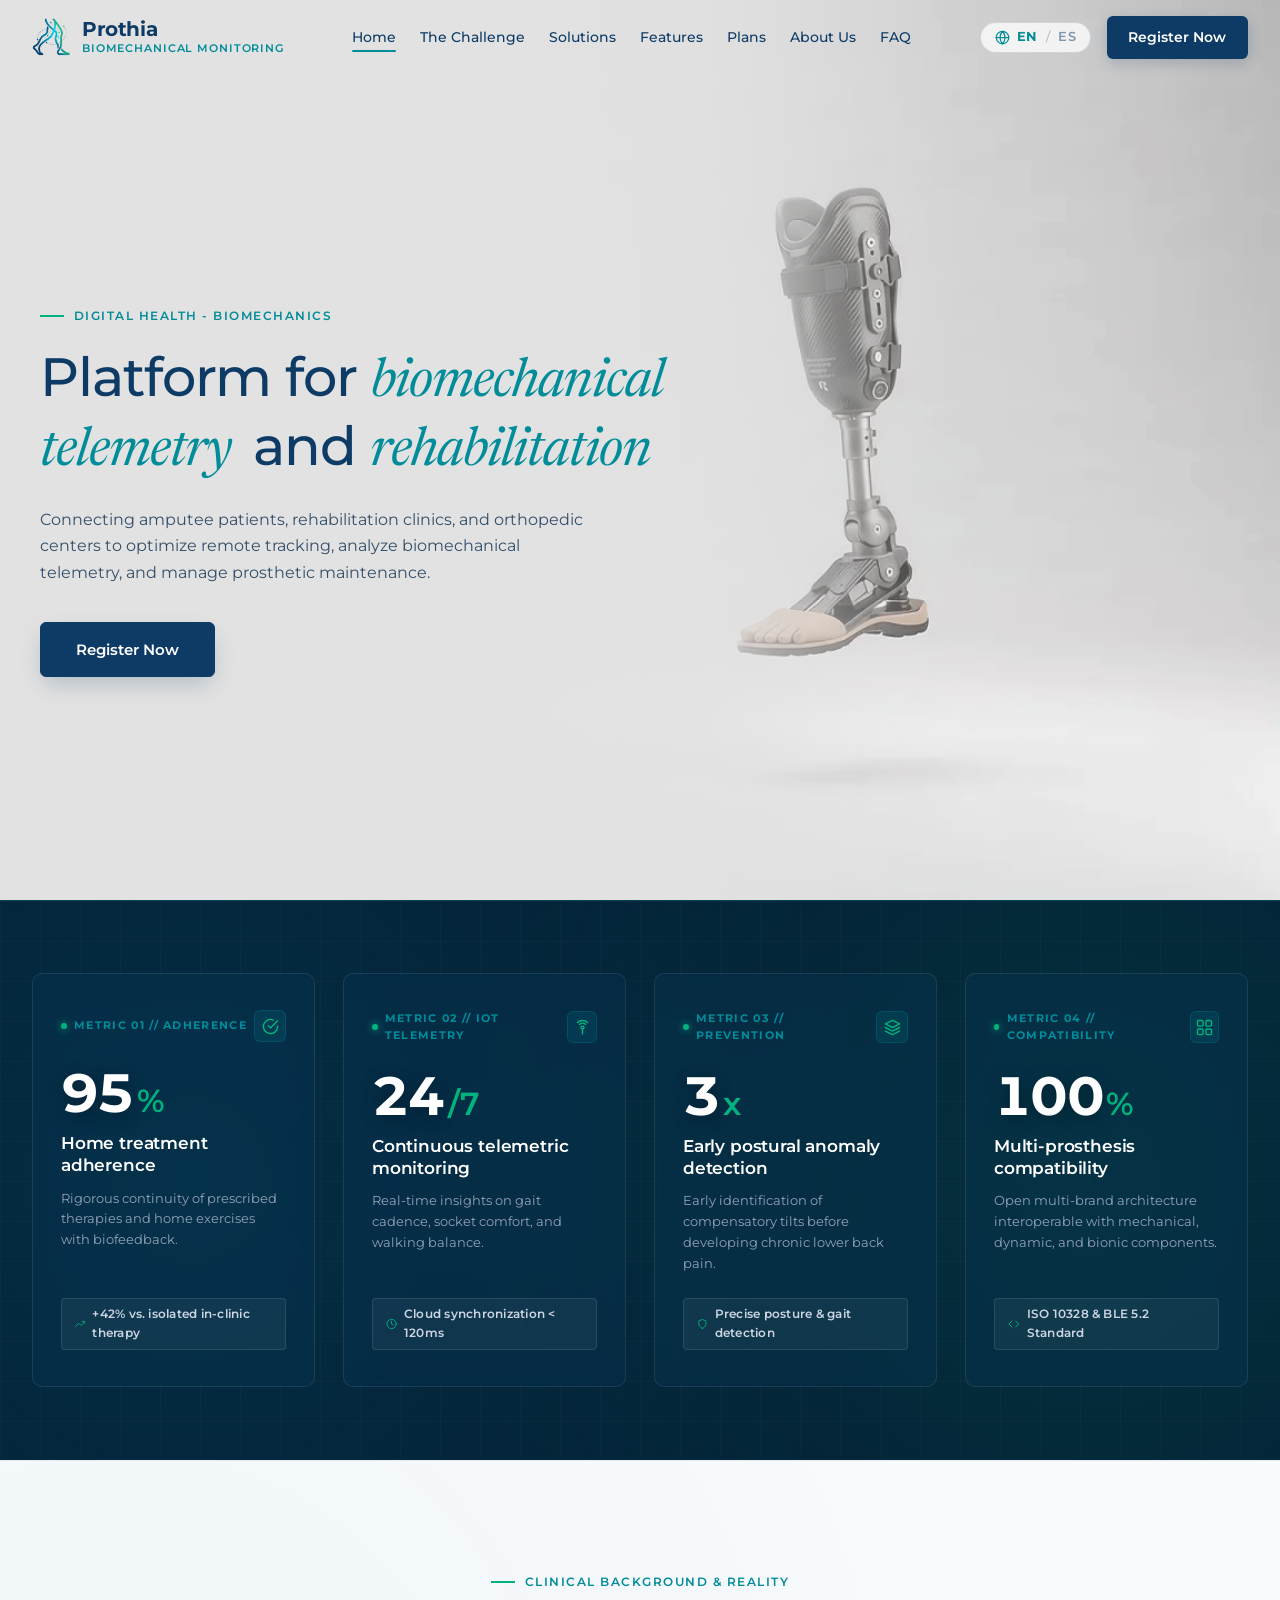
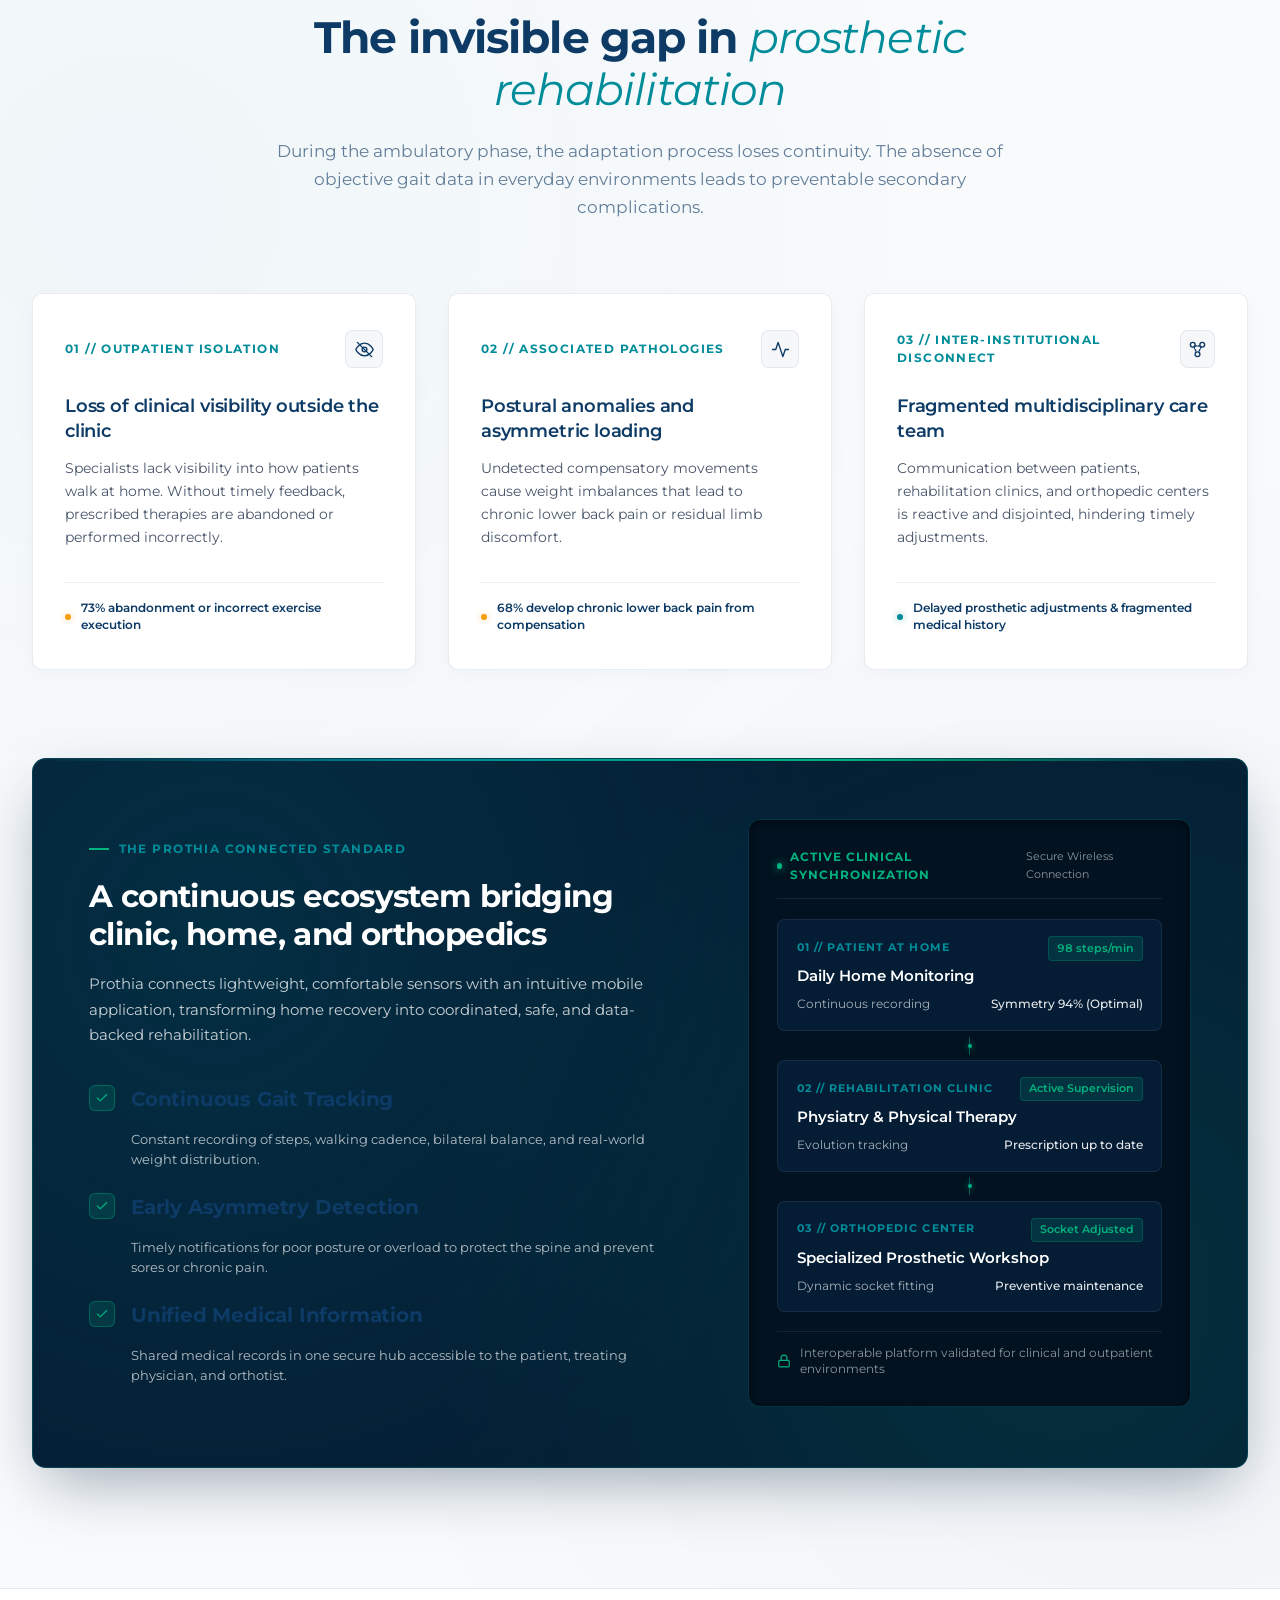
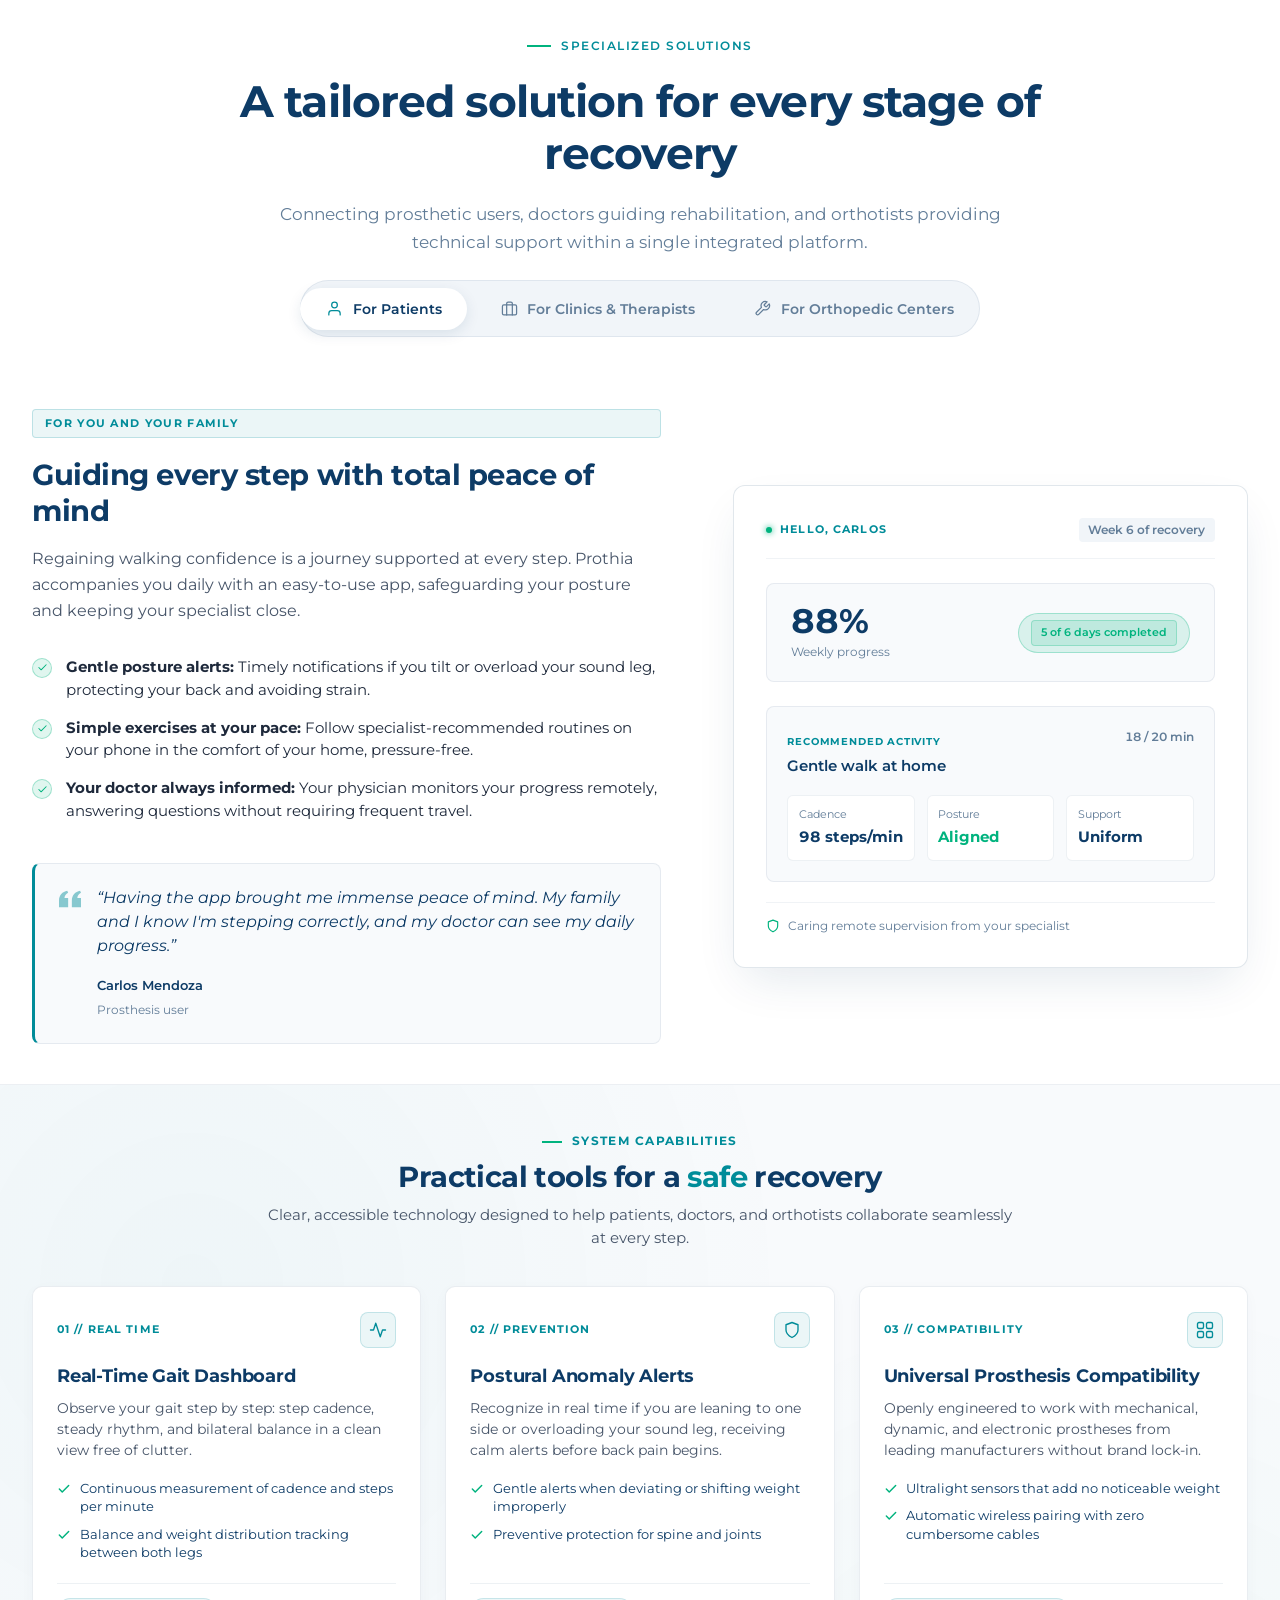
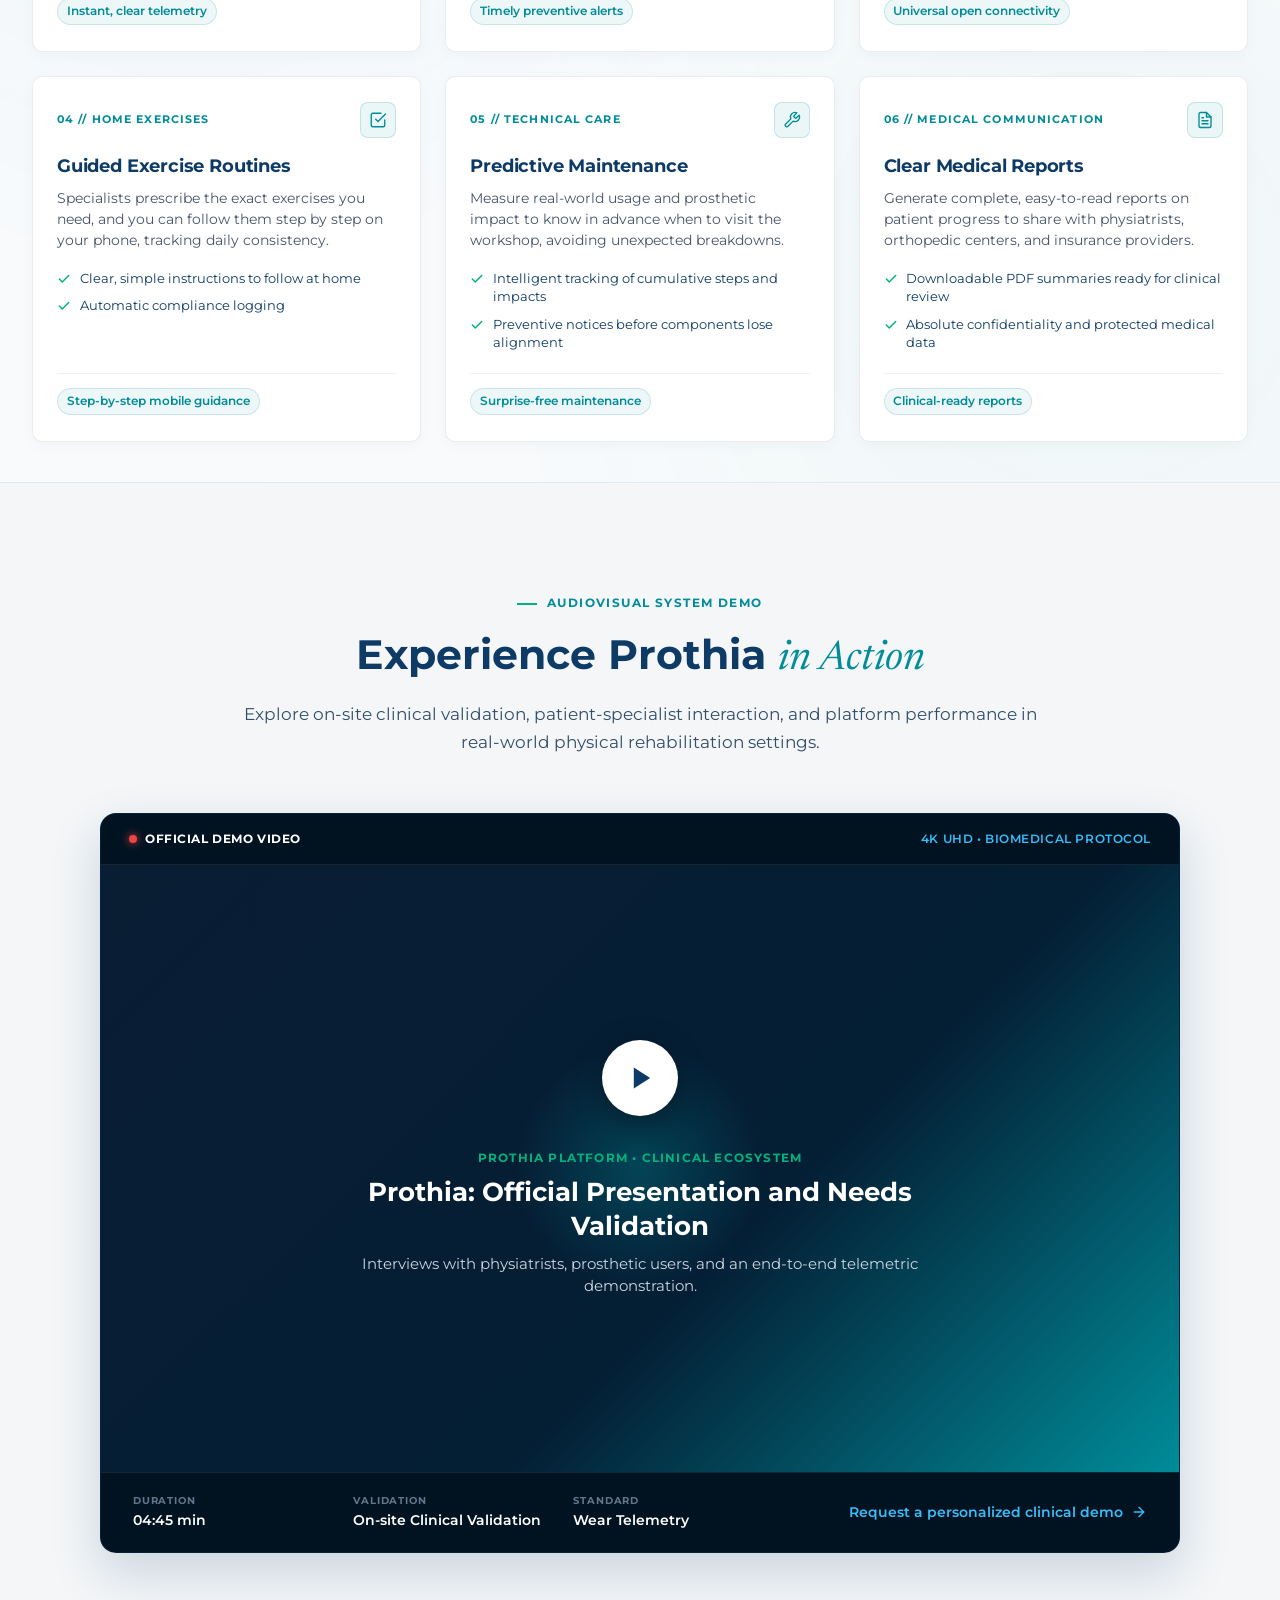
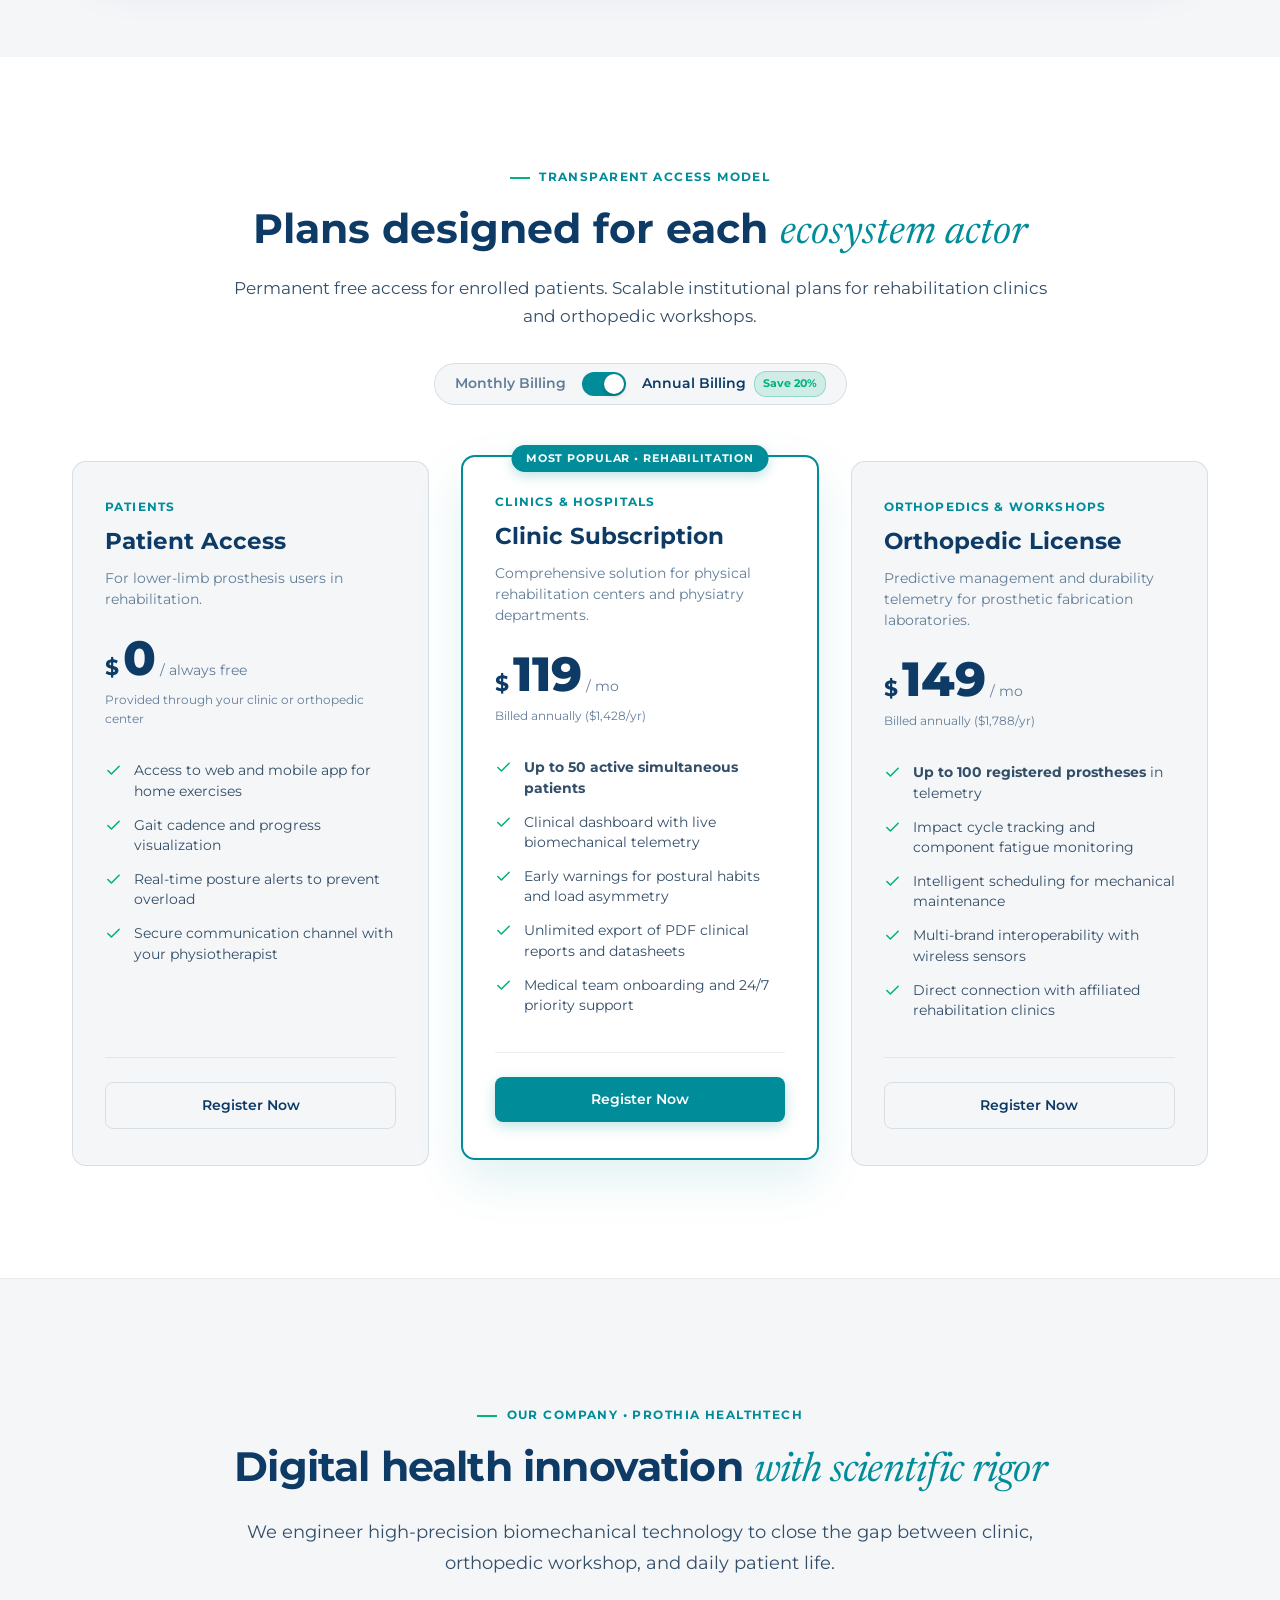
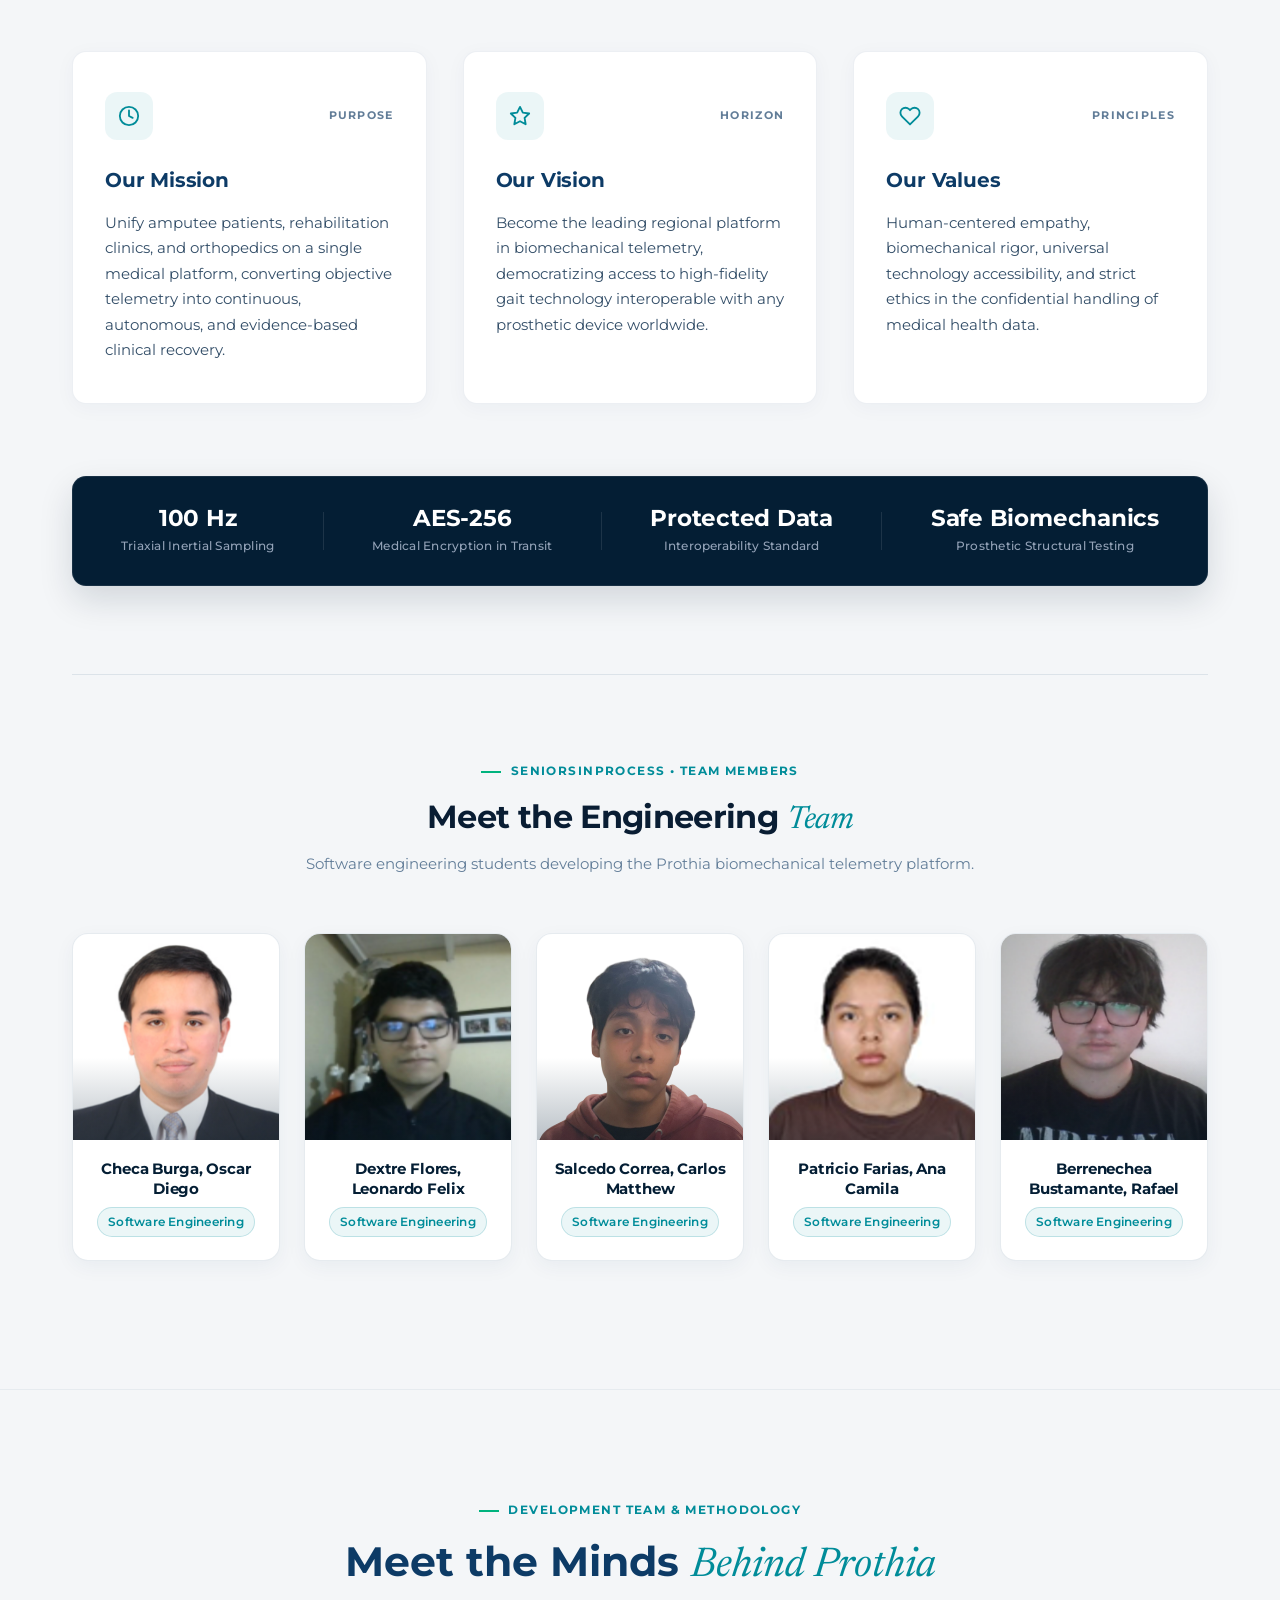
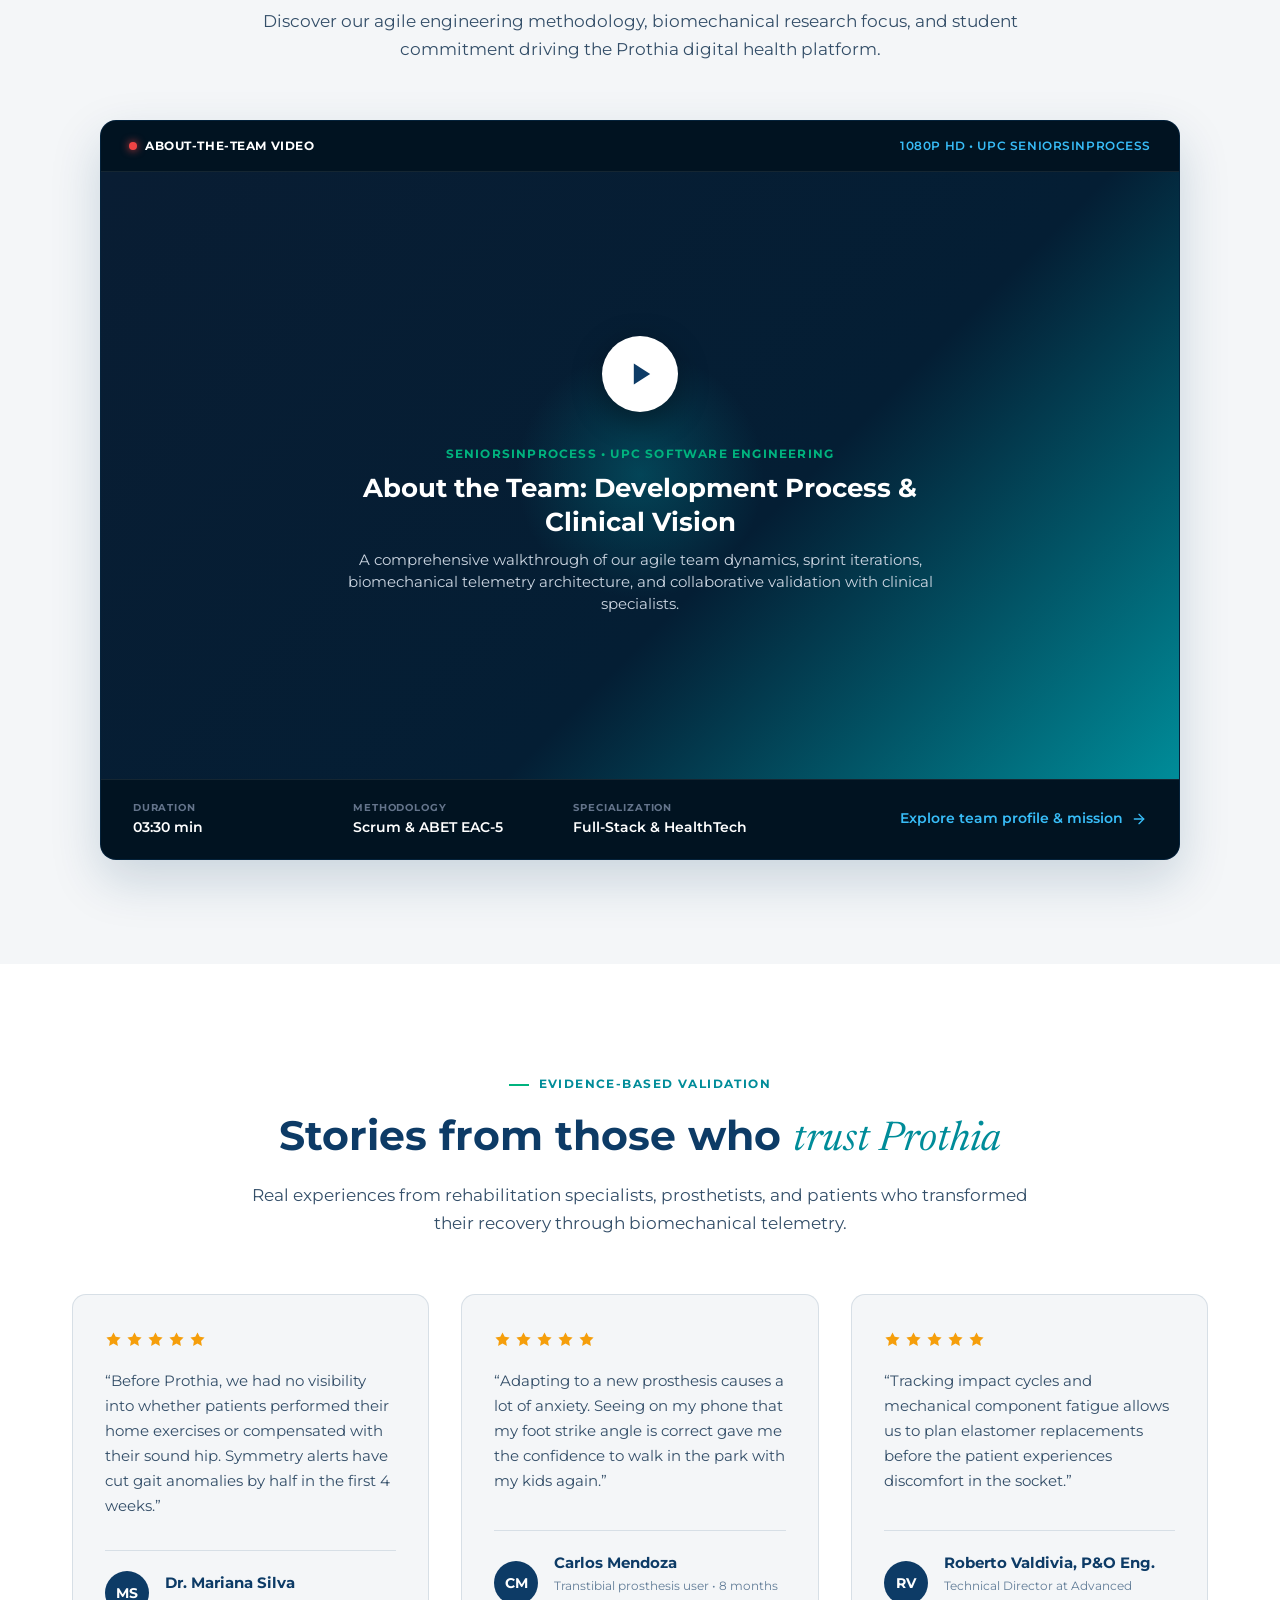
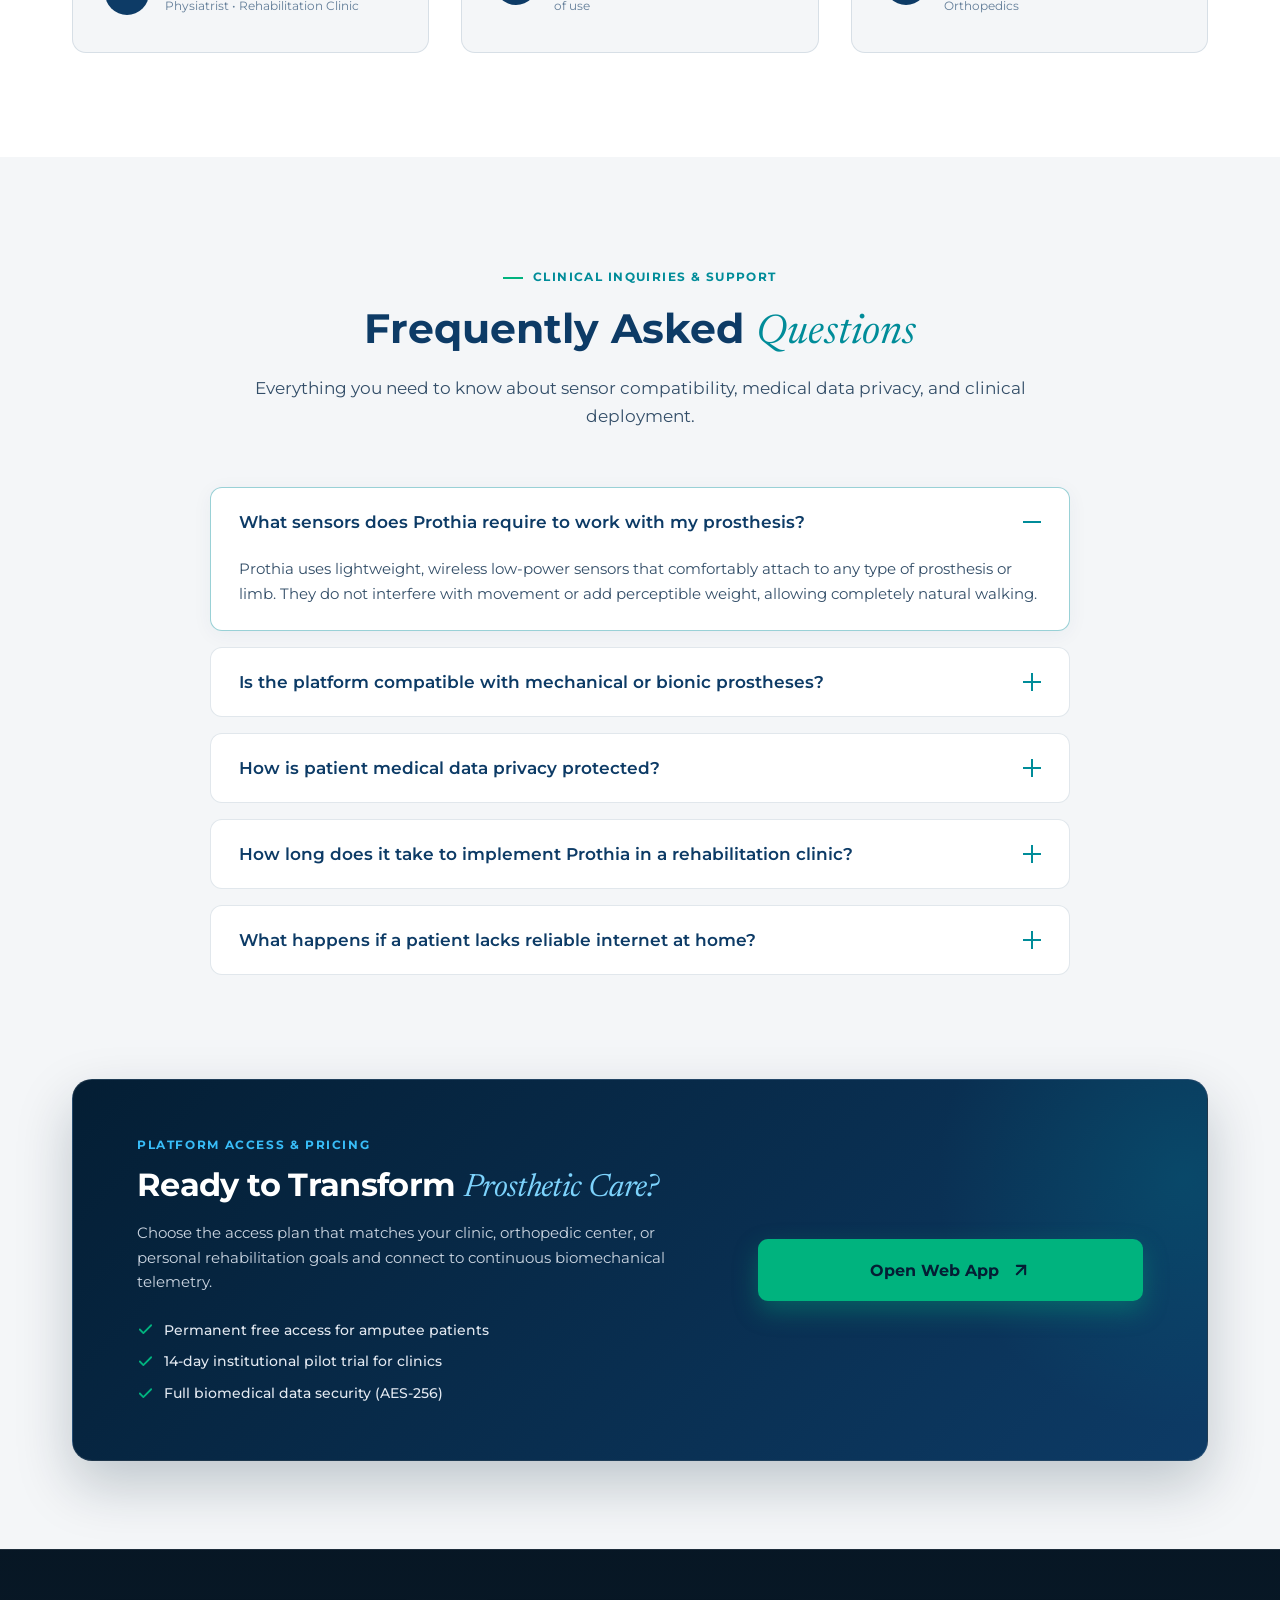
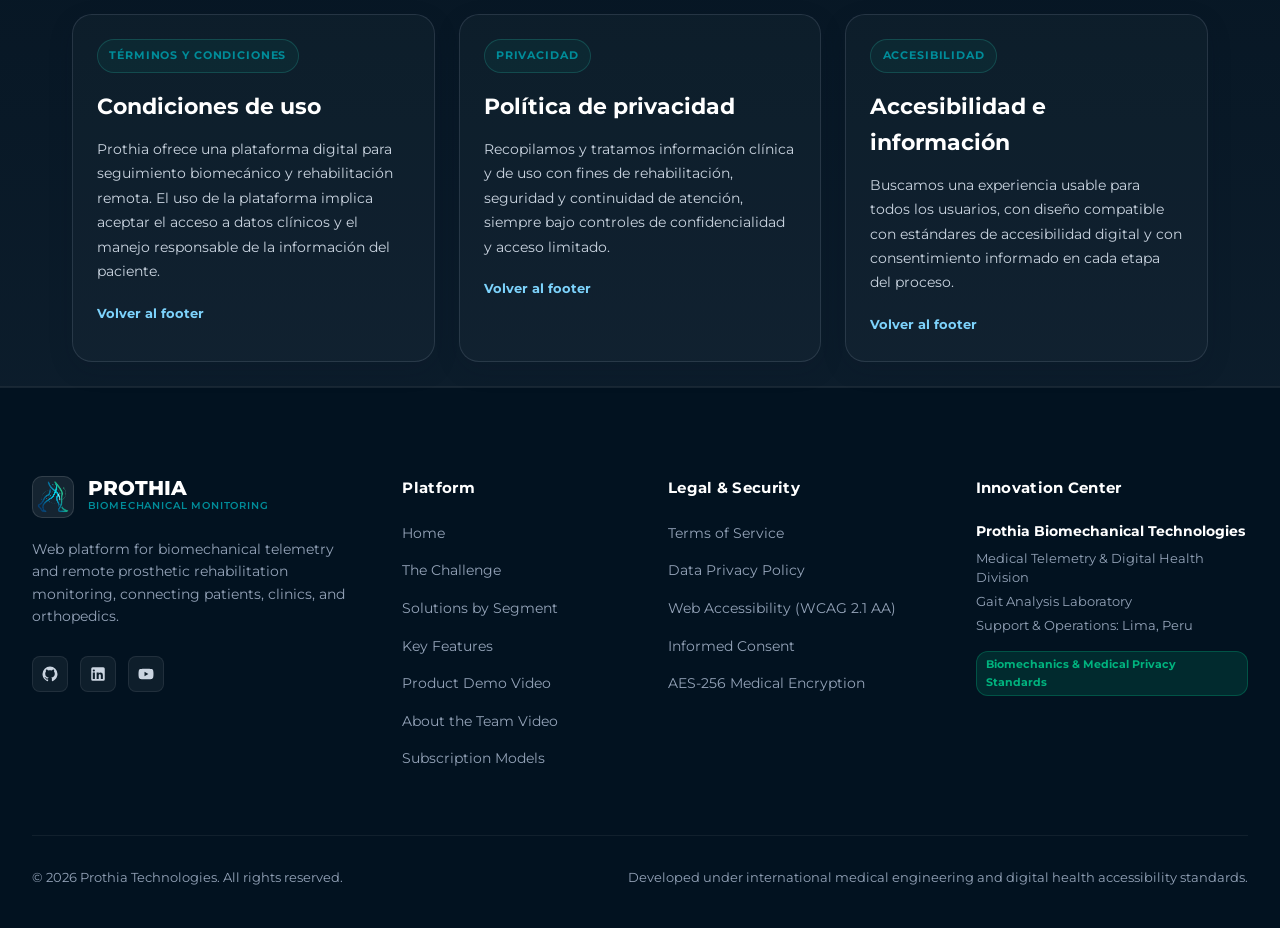
==== index.html @ 0f415974 "feat(faq): redirect cta button to web app and update translations" ====
<!DOCTYPE html>
<html lang="en">
<head>
  <meta charset="UTF-8">
  <meta name="viewport" content="width=device-width, initial-scale=1.0">
  <title>Prothia | Biomechanical Telemetry &amp; Rehabilitation Platform</title>
  <meta name="description" content="Prothia connects amputee patients, rehabilitation clinics, and orthopedic centers to optimize remote tracking, analyze biomechanical telemetry, and manage prosthetic maintenance.">
  <meta name="keywords" content="Prothia, biomechanical telemetry, prosthetic rehabilitation, amputee patients, smart prosthetics, orthopedic maintenance, digital health, gait analysis">
  <meta name="author" content="SeniorsInProcess">
  <meta name="robots" content="index, follow">

  <meta property="og:type" content="website">
  <meta property="og:title" content="Prothia | Biomechanical Telemetry &amp; Rehabilitation Platform">
  <meta property="og:description" content="Prothia connects amputee patients, rehabilitation clinics, and orthopedic centers to optimize remote tracking, analyze biomechanical telemetry, and manage prosthetic maintenance.">
  <meta property="og:image" content="assets/Logo.png">

  <meta name="twitter:card" content="summary_large_image">
  <meta name="twitter:title" content="Prothia | Biomechanical Telemetry &amp; Rehabilitation Platform">
  <meta name="twitter:description" content="Prothia connects amputee patients, rehabilitation clinics, and orthopedic centers to optimize remote tracking, analyze biomechanical telemetry, and manage prosthetic maintenance.">
  <meta name="twitter:image" content="assets/Logo.png">

  <link rel="preconnect" href="https://fonts.googleapis.com">
  <link rel="preconnect" href="https://fonts.gstatic.com" crossorigin>
  <link href="https://fonts.googleapis.com/css2?family=Montserrat:ital,wght@0,400;0,500;0,600;0,700;1,400&family=Newsreader:ital,opsz,wght@1,6..72,400;1,6..72,500&display=swap" rel="stylesheet">

  <link rel="icon" type="image/png" href="assets/Logo.png">

  <link rel="stylesheet" href="css/styles.css">
</head>
<body>

  <header class="topbar" id="topbar">
    <div class="topbar-container">

      <a href="#hero" class="brand-logo" aria-label="Prothia - Biomechanical Telemetry">
        <img src="assets/Logo.png" alt="Prothia Logo" class="brand-logo-img">
        <div class="brand-text-wrap">
          <span class="brand-title">Prothia</span>
          <span class="brand-subtitle" data-i18n="brandSubtitle">Biomechanical Monitoring</span>
        </div>
      </a>

      <nav aria-label="Navegación principal">
        <ul class="nav-links-wrap">
          <li><a href="#hero" class="nav-link active" data-i18n="navStart">Home</a></li>
          <li><a href="#desafio" class="nav-link" data-i18n="navChallenge">The Challenge</a></li>
          <li><a href="#soluciones" class="nav-link" data-i18n="navSolutions">Solutions</a></li>
          <li><a href="#caracteristicas" class="nav-link" data-i18n="navFeatures">Features</a></li>
          <li><a href="#planes" class="nav-link" data-i18n="navPricing">Plans</a></li>
          <li><a href="#nosotros" class="nav-link" data-i18n="navAbout">About Us</a></li>
          <li><a href="#faq" class="nav-link" data-i18n="navFaq">FAQ</a></li>
        </ul>
      </nav>

      <div class="nav-actions">

        <button class="lang-selector-btn" id="langToggleBtn" aria-label="Switch language to Spanish" type="button">
          <svg viewBox="0 0 24 24" fill="none" stroke="currentColor" stroke-width="2" stroke-linecap="round" stroke-linejoin="round" aria-hidden="true">
            <circle cx="12" cy="12" r="10"></circle>
            <line x1="2" y1="12" x2="22" y2="12"></line>
            <path d="M12 2a15.3 15.3 0 0 1 4 10 15.3 15.3 0 0 1-4 10 15.3 15.3 0 0 1-4-10 15.3 15.3 0 0 1 4-10z"></path>
          </svg>
          <span class="lang-badge lang-en active">EN</span>
          <span class="lang-divider">/</span>
          <span class="lang-badge lang-es">ES</span>
        </button>

        <a href="https://prothia-web-app-7003f.web.app/" class="nav-cta-btn btn-register-action">
          <span data-i18n="ctaRegister">Register Now</span>
        </a>

        <button class="mobile-menu-btn" id="mobileMenuBtn" aria-label="Abrir menú de navegación móvil">
          <svg viewBox="0 0 24 24" fill="none" stroke="currentColor" stroke-width="2" stroke-linecap="round" stroke-linejoin="round">
            <line x1="3" y1="12" x2="21" y2="12"></line>
            <line x1="3" y1="6" x2="21" y2="6"></line>
            <line x1="3" y1="18" x2="21" y2="18"></line>
          </svg>
        </button>

      </div>

    </div>
  </header>

  <div class="mobile-drawer" id="mobileDrawer">
    <a href="#hero" class="mobile-nav-link" data-i18n="navStart">Home</a>
    <a href="#desafio" class="mobile-nav-link" data-i18n="navChallenge">The Challenge</a>
    <a href="#soluciones" class="mobile-nav-link" data-i18n="navSolutions">Solutions</a>
    <a href="#caracteristicas" class="mobile-nav-link" data-i18n="navFeatures">Features</a>
    <a href="#planes" class="mobile-nav-link" data-i18n="navPricing">Plans</a>
    <a href="#nosotros" class="mobile-nav-link" data-i18n="navAbout">About Us</a>
    <a href="#faq" class="mobile-nav-link" data-i18n="navFaq">FAQ</a>
    <button class="btn-primary btn-register-action" style="width: 100%; margin-top: 1rem;" data-i18n="ctaRegister">
      Register Now
    </button>
    <div class="mobile-lang-box">
      <button class="lang-selector-btn" id="mobileLangToggleBtn" aria-label="Switch language to Spanish" type="button">
        <svg viewBox="0 0 24 24" fill="none" stroke="currentColor" stroke-width="2" stroke-linecap="round" stroke-linejoin="round" aria-hidden="true">
          <circle cx="12" cy="12" r="10"></circle>
          <line x1="2" y1="12" x2="22" y2="12"></line>
          <path d="M12 2a15.3 15.3 0 0 1 4 10 15.3 15.3 0 0 1-4 10 15.3 15.3 0 0 1-4-10 15.3 15.3 0 0 1 4-10z"></path>
        </svg>
        <span class="lang-badge lang-en active">EN</span>
        <span class="lang-divider">/</span>
        <span class="lang-badge lang-es">ES</span>
      </button>
    </div>
  </div>

  <div class="hero-container" id="hero">

    <div class="hero-bg-wrapper" id="bgWrapper">
      <canvas id="sequenceCanvas" class="hero-sequence-canvas"></canvas>
      <div class="hero-gradient-overlay"></div>
    </div>

    <main class="hero-content-wrapper">
      <div class="hero-left-panel">

        <div class="hero-tag">
          <span class="hero-tag-line"></span>
          <span data-i18n="heroTag">Digital Health - Biomechanics</span>
        </div>

        <h1 class="section-title" data-i18n-html="heroTitle">
          Platform for <em>biomechanical telemetry</em> and <em>rehabilitation</em>
        </h1>

        <p class="section-copy" data-i18n="heroCopy">
          Connecting amputee patients, rehabilitation clinics, and orthopedic centers to optimize remote tracking, analyze biomechanical telemetry, and manage prosthetic maintenance.
        </p>

        <div class="hero-actions">
          <button class="btn-primary btn-register-action" id="btnRegister" data-i18n="heroCtaRegister">
            Register Now
          </button>
        </div>

      </div>
    </main>

  </div>

  <section class="stats-bar-section" id="statsSection" aria-label="Clinical and technical impact statistics">
    <div class="stats-container">
      <div class="stats-grid">

        <div class="stat-module-card">
          <div>
            <div class="stat-header">
              <span class="stat-tech-tag" data-i18n="stat1Tag">METRIC 01 // ADHERENCE</span>
              <div class="stat-svg-badge" aria-hidden="true">
                <svg viewBox="0 0 24 24" fill="none" stroke="currentColor" stroke-width="2" stroke-linecap="round" stroke-linejoin="round">
                  <path d="M22 11.08V12a10 10 0 1 1-5.93-9.14"></path>
                  <polyline points="22 4 12 14.01 9 11.01"></polyline>
                </svg>
              </div>
            </div>

            <div class="stat-value-wrap">
              <span class="stat-number" data-target="95" data-i18n="stat1Val">95</span>
              <span class="stat-suffix">%</span>
            </div>

            <h3 class="stat-label-title" data-i18n="stat1Title">Home treatment adherence</h3>
            <p class="stat-subtext-desc" data-i18n="stat1Desc">Rigorous continuity of prescribed therapies and home exercises with biofeedback.</p>
          </div>

          <div class="stat-benchmark-pill">
            <svg viewBox="0 0 24 24" fill="none" stroke="currentColor" stroke-width="2" stroke-linecap="round" stroke-linejoin="round">
              <polyline points="23 6 13.5 15.5 8.5 10.5 1 18"></polyline>
              <polyline points="17 6 23 6 23 12"></polyline>
            </svg>
            <span data-i18n="stat1Pill">+42% vs. isolated in-clinic therapy</span>
          </div>
        </div>

        <div class="stat-module-card">
          <div>
            <div class="stat-header">
              <span class="stat-tech-tag" data-i18n="stat2Tag">METRIC 02 // IOT TELEMETRY</span>
              <div class="stat-svg-badge" aria-hidden="true">
                <svg viewBox="0 0 24 24" fill="none" stroke="currentColor" stroke-width="2" stroke-linecap="round" stroke-linejoin="round">
                  <path d="M4.93 4.93a10 10 0 0 1 14.14 0"></path>
                  <path d="M7.76 7.76a6 6 0 0 1 8.48 0"></path>
                  <circle cx="12" cy="12" r="2"></circle>
                  <path d="M12 14v7"></path>
                </svg>
              </div>
            </div>

            <div class="stat-value-wrap">
              <span class="stat-number" data-target="24" data-i18n="stat2Val">24</span>
              <span class="stat-suffix">/7</span>
            </div>

            <h3 class="stat-label-title" data-i18n="stat2Title">Continuous telemetric monitoring</h3>
            <p class="stat-subtext-desc" data-i18n="stat2Desc">Real-time insights on gait cadence, socket comfort, and walking balance.</p>
          </div>

          <div class="stat-benchmark-pill">
            <svg viewBox="0 0 24 24" fill="none" stroke="currentColor" stroke-width="2" stroke-linecap="round" stroke-linejoin="round">
              <circle cx="12" cy="12" r="10"></circle>
              <polyline points="12 6 12 12 16 14"></polyline>
            </svg>
            <span data-i18n="stat2Pill">Cloud synchronization &lt; 120ms</span>
          </div>
        </div>

        <div class="stat-module-card">
          <div>
            <div class="stat-header">
              <span class="stat-tech-tag" data-i18n="stat3Tag">METRIC 03 // PREVENTION</span>
              <div class="stat-svg-badge" aria-hidden="true">
                <svg viewBox="0 0 24 24" fill="none" stroke="currentColor" stroke-width="2" stroke-linecap="round" stroke-linejoin="round">
                  <polygon points="12 2 2 7 12 12 22 7 12 2"></polygon>
                  <polyline points="2 17 12 22 22 17"></polyline>
                  <polyline points="2 12 12 17 22 12"></polyline>
                </svg>
              </div>
            </div>

            <div class="stat-value-wrap">
              <span class="stat-number" data-target="3" data-i18n="stat3Val">3</span>
              <span class="stat-suffix">x</span>
            </div>

            <h3 class="stat-label-title" data-i18n="stat3Title">Early postural anomaly detection</h3>
            <p class="stat-subtext-desc" data-i18n="stat3Desc">Early identification of compensatory tilts before developing chronic lower back pain.</p>
          </div>

          <div class="stat-benchmark-pill">
            <svg viewBox="0 0 24 24" fill="none" stroke="currentColor" stroke-width="2" stroke-linecap="round" stroke-linejoin="round">
              <path d="M12 22s8-4 8-10V5l-8-3-8 3v7c0 6 8 10 8 10z"></path>
            </svg>
            <span data-i18n="stat3Pill">Precise posture &amp; gait detection</span>
          </div>
        </div>

        <div class="stat-module-card">
          <div>
            <div class="stat-header">
              <span class="stat-tech-tag" data-i18n="stat4Tag">METRIC 04 // COMPATIBILITY</span>
              <div class="stat-svg-badge" aria-hidden="true">
                <svg viewBox="0 0 24 24" fill="none" stroke="currentColor" stroke-width="2" stroke-linecap="round" stroke-linejoin="round">
                  <rect x="2" y="2" width="8" height="8" rx="2"></rect>
                  <rect x="14" y="2" width="8" height="8" rx="2"></rect>
                  <rect x="2" y="14" width="8" height="8" rx="2"></rect>
                  <rect x="14" y="14" width="8" height="8" rx="2"></rect>
                </svg>
              </div>
            </div>

            <div class="stat-value-wrap">
              <span class="stat-number" data-target="100" data-i18n="stat4Val">100</span>
              <span class="stat-suffix">%</span>
            </div>

            <h3 class="stat-label-title" data-i18n="stat4Title">Multi-prosthesis compatibility</h3>
            <p class="stat-subtext-desc" data-i18n="stat4Desc">Open multi-brand architecture interoperable with mechanical, dynamic, and bionic components.</p>
          </div>

          <div class="stat-benchmark-pill">
            <svg viewBox="0 0 24 24" fill="none" stroke="currentColor" stroke-width="2" stroke-linecap="round" stroke-linejoin="round">
              <polyline points="16 18 22 12 16 6"></polyline>
              <polyline points="8 6 2 12 8 18"></polyline>
            </svg>
            <span data-i18n="stat4Pill">ISO 10328 &amp; BLE 5.2 Standard</span>
          </div>
        </div>

      </div>
    </div>
  </section>

  <section class="challenge-section" id="desafio" aria-label="The Challenge vs. The Prothia Solution">
    <div class="challenge-container">

      <div class="challenge-header">
        <div class="challenge-tag">
          <span class="challenge-tag-line"></span>
          <span data-i18n="challengeTag">Clinical Background &amp; Reality</span>
        </div>

        <h2 class="challenge-headline" data-i18n-html="challengeHeadline">
          The invisible gap in <em>prosthetic rehabilitation</em>
        </h2>

        <p class="challenge-description" data-i18n="challengeDesc">
          During the ambulatory phase, the adaptation process loses continuity. The absence of objective gait data in everyday environments leads to preventable secondary complications.
        </p>
      </div>

      <div class="challenge-cards-row">

        <article class="medical-problem-card">
          <div class="problem-card-inner">
            <div class="problem-meta-top">
              <span class="problem-num-index" data-i18n="prob1Num">01 // OUTPATIENT ISOLATION</span>
              <div class="problem-icon-pill" aria-hidden="true">

                <svg viewBox="0 0 24 24" fill="none" stroke="currentColor" stroke-width="1.75" stroke-linecap="round" stroke-linejoin="round">
                  <path d="M1 12s4-8 11-8 11 8 11 8-4 8-11 8-11-8-11-8z"></path>
                  <circle cx="12" cy="12" r="3"></circle>
                  <line x1="3" y1="3" x2="21" y2="21"></line>
                </svg>
              </div>
            </div>

            <h3 class="problem-item-title" data-i18n="prob1Title">Loss of clinical visibility outside the clinic</h3>
            <p class="problem-item-text" data-i18n="prob1Text">
              Specialists lack visibility into how patients walk at home. Without timely feedback, prescribed therapies are abandoned or performed incorrectly.
            </p>

            <div class="problem-clinical-footer">
              <span class="clinical-indicator-dot amber"></span>
              <span class="clinical-impact-label" data-i18n="prob1Impact">73% abandonment or incorrect exercise execution</span>
            </div>
          </div>
        </article>

        <article class="medical-problem-card">
          <div class="problem-card-inner">
            <div class="problem-meta-top">
              <span class="problem-num-index" data-i18n="prob2Num">02 // ASSOCIATED PATHOLOGIES</span>
              <div class="problem-icon-pill" aria-hidden="true">

                <svg viewBox="0 0 24 24" fill="none" stroke="currentColor" stroke-width="1.75" stroke-linecap="round" stroke-linejoin="round">
                  <polyline points="22 12 18 12 15 21 9 3 6 12 2 12"></polyline>
                </svg>
              </div>
            </div>

            <h3 class="problem-item-title" data-i18n="prob2Title">Postural anomalies and asymmetric loading</h3>
            <p class="problem-item-text" data-i18n="prob2Text">
              Undetected compensatory movements cause weight imbalances that lead to chronic lower back pain or residual limb discomfort.
            </p>

            <div class="problem-clinical-footer">
              <span class="clinical-indicator-dot amber"></span>
              <span class="clinical-impact-label" data-i18n="prob2Impact">68% develop chronic lower back pain from compensation</span>
            </div>
          </div>
        </article>

        <article class="medical-problem-card">
          <div class="problem-card-inner">
            <div class="problem-meta-top">
              <span class="problem-num-index" data-i18n="prob3Num">03 // INTER-INSTITUTIONAL DISCONNECT</span>
              <div class="problem-icon-pill" aria-hidden="true">

                <svg viewBox="0 0 24 24" fill="none" stroke="currentColor" stroke-width="1.75" stroke-linecap="round" stroke-linejoin="round">
                  <circle cx="6" cy="6" r="3"></circle>
                  <circle cx="18" cy="6" r="3"></circle>
                  <circle cx="12" cy="18" r="3"></circle>
                  <line x1="8.5" y1="7.5" x2="15.5" y2="7.5" stroke-dasharray="2 2"></line>
                  <line x1="7.5" y1="8.5" x2="10.5" y2="15.5" stroke-dasharray="2 2"></line>
                  <line x1="16.5" y1="8.5" x2="13.5" y2="15.5" stroke-dasharray="2 2"></line>
                </svg>
              </div>
            </div>

            <h3 class="problem-item-title" data-i18n="prob3Title">Fragmented multidisciplinary care team</h3>
            <p class="problem-item-text" data-i18n="prob3Text">
              Communication between patients, rehabilitation clinics, and orthopedic centers is reactive and disjointed, hindering timely adjustments.
            </p>

            <div class="problem-clinical-footer">
              <span class="clinical-indicator-dot teal"></span>
              <span class="clinical-impact-label" data-i18n="prob3Impact">Delayed prosthetic adjustments &amp; fragmented medical history</span>
            </div>
          </div>
        </article>

      </div>

      <div class="solution-clinical-panel">

        <div class="solution-grid-content">

          <div class="solution-info-col">
            <div class="solution-tag">
              <span class="solution-tag-line"></span>
              <span data-i18n="solBannerTag">The Prothia Connected Standard</span>
            </div>

            <h3 class="solution-headline" data-i18n="solBannerHeadline">
              A continuous ecosystem bridging clinic, home, and orthopedics
            </h3>

            <p class="solution-copy" data-i18n="solBannerCopy">
              Prothia connects lightweight, comfortable sensors with an intuitive mobile application, transforming home recovery into coordinated, safe, and data-backed rehabilitation.
            </p>

            <div class="solution-clinical-pillars">

              <div class="clinical-pillar-row">
                <div class="pillar-bullet-icon" aria-hidden="true">
                  <svg viewBox="0 0 24 24" fill="none" stroke="currentColor" stroke-width="2" stroke-linecap="round" stroke-linejoin="round">
                    <polyline points="20 6 9 17 4 12"></polyline>
                  </svg>
                </div>
                <div class="pillar-text-wrap">
                  <h4 class="pillar-heading" data-i18n="solPillar1Title">Continuous Gait Tracking</h4>
                  <p class="pillar-subtext" data-i18n="solPillar1Desc">Constant recording of steps, walking cadence, bilateral balance, and real-world weight distribution.</p>
                </div>
              </div>

              <div class="clinical-pillar-row">
                <div class="pillar-bullet-icon" aria-hidden="true">
                  <svg viewBox="0 0 24 24" fill="none" stroke="currentColor" stroke-width="2" stroke-linecap="round" stroke-linejoin="round">
                    <polyline points="20 6 9 17 4 12"></polyline>
                  </svg>
                </div>
                <div class="pillar-text-wrap">
                  <h4 class="pillar-heading" data-i18n="solPillar2Title">Early Asymmetry Detection</h4>
                  <p class="pillar-subtext" data-i18n="solPillar2Desc">Timely notifications for poor posture or overload to protect the spine and prevent sores or chronic pain.</p>
                </div>
              </div>

              <div class="clinical-pillar-row">
                <div class="pillar-bullet-icon" aria-hidden="true">
                  <svg viewBox="0 0 24 24" fill="none" stroke="currentColor" stroke-width="2" stroke-linecap="round" stroke-linejoin="round">
                    <polyline points="20 6 9 17 4 12"></polyline>
                  </svg>
                </div>
                <div class="pillar-text-wrap">
                  <h4 class="pillar-heading" data-i18n="solPillar3Title">Unified Medical Information</h4>
                  <p class="pillar-subtext" data-i18n="solPillar3Desc">Shared medical records in one secure hub accessible to the patient, treating physician, and orthotist.</p>
                </div>
              </div>

            </div>
          </div>

          <div class="solution-visual-col">
            <div class="medical-console-dock">

              <div class="console-header-bar">
                <div class="console-live-badge">
                  <span class="console-pulse-indicator"></span>
                  <span data-i18n="consoleLiveBadge">Active Clinical Synchronization</span>
                </div>
                <span class="console-protocol-badge" data-i18n="consoleProtocolBadge">Secure Wireless Connection</span>
              </div>

              <div class="console-actors-stream">

                <div class="actor-stream-card">
                  <div class="actor-role-header">
                    <span class="actor-tag" data-i18n="consoleActor1Tag">01 // PATIENT AT HOME</span>
                    <span class="actor-metric-pill" data-i18n="consoleActor1Metric">98 steps/min</span>
                  </div>
                  <div class="actor-name-title" data-i18n="consoleActor1Title">Daily Home Monitoring</div>
                  <div class="actor-details-row">
                    <span data-i18n="consoleActor1Detail">Continuous recording</span>
                    <span class="actor-highlight-text" data-i18n="consoleActor1Highlight">Symmetry 94% (Optimal)</span>
                  </div>
                </div>

                <div class="stream-connector-line" aria-hidden="true">
                  <div class="stream-pulse-dot"></div>
                </div>

                <div class="actor-stream-card">
                  <div class="actor-role-header">
                    <span class="actor-tag" data-i18n="consoleActor2Tag">02 // REHABILITATION CLINIC</span>
                    <span class="actor-metric-pill" data-i18n="consoleActor2Metric">Active Supervision</span>
                  </div>
                  <div class="actor-name-title" data-i18n-html="consoleActor2Title">Physiatry &amp; Physical Therapy</div>
                  <div class="actor-details-row">
                    <span data-i18n="consoleActor2Detail">Evolution tracking</span>
                    <span class="actor-highlight-text" data-i18n="consoleActor2Highlight">Prescription up to date</span>
                  </div>
                </div>

                <div class="stream-connector-line" aria-hidden="true">
                  <div class="stream-pulse-dot"></div>
                </div>

                <div class="actor-stream-card">
                  <div class="actor-role-header">
                    <span class="actor-tag" data-i18n="consoleActor3Tag">03 // ORTHOPEDIC CENTER</span>
                    <span class="actor-metric-pill" data-i18n="consoleActor3Metric">Socket Adjusted</span>
                  </div>
                  <div class="actor-name-title" data-i18n="consoleActor3Title">Specialized Prosthetic Workshop</div>
                  <div class="actor-details-row">
                    <span data-i18n="consoleActor3Detail">Dynamic socket fitting</span>
                    <span class="actor-highlight-text" data-i18n="consoleActor3Highlight">Preventive maintenance</span>
                  </div>
                </div>

              </div>

              <div class="console-footer-note">
                <svg viewBox="0 0 24 24" fill="none" stroke="currentColor" stroke-width="2" stroke-linecap="round" stroke-linejoin="round" aria-hidden="true">
                  <rect x="3" y="11" width="18" height="11" rx="2" ry="2"></rect>
                  <path d="M7 11V7a5 5 0 0 1 10 0v4"></path>
                </svg>
                <span data-i18n="consoleFooterNote">Interoperable platform validated for clinical and outpatient environments</span>
              </div>

            </div>
          </div>

        </div>

      </div>

    </div>
  </section>

  <section class="solutions-section" id="soluciones" aria-label="Solutions by Target Segment">
    <div class="solutions-container">

      <div class="solutions-header">
        <div class="solutions-tag">
          <span class="solutions-tag-line"></span>
          <span data-i18n="solutionsTag">Specialized Solutions</span>
        </div>

        <h2 class="solutions-headline" data-i18n="solutionsHeadline">
          A tailored solution for every stage of recovery
        </h2>

        <p class="solutions-description" data-i18n="solutionsDesc">
          Connecting prosthetic users, doctors guiding rehabilitation, and orthotists providing technical support within a single integrated platform.
        </p>
      </div>

      <div class="solutions-tabs-nav" role="tablist" aria-label="Clinical profile selector">
        <button class="solutions-tab-btn active" role="tab" aria-selected="true" aria-controls="panel-patients" id="tab-patients" data-tab="patients">
          <svg viewBox="0 0 24 24" fill="none" stroke="currentColor" stroke-width="1.75" stroke-linecap="round" stroke-linejoin="round" aria-hidden="true">
            <path d="M20 21v-2a4 4 0 0 0-4-4H8a4 4 0 0 0-4 4v2"></path>
            <circle cx="12" cy="7" r="4"></circle>
          </svg>
          <span data-i18n="tabPatient">For Patients</span>
        </button>

        <button class="solutions-tab-btn" role="tab" aria-selected="false" aria-controls="panel-clinics" id="tab-clinics" data-tab="clinics">
          <svg viewBox="0 0 24 24" fill="none" stroke="currentColor" stroke-width="1.75" stroke-linecap="round" stroke-linejoin="round" aria-hidden="true">
            <rect x="2" y="7" width="20" height="14" rx="2" ry="2"></rect>
            <path d="M16 21V5a2 2 0 0 0-2-2h-4a2 2 0 0 0-2 2v16"></path>
          </svg>
          <span data-i18n-html="tabClinics">For Clinics &amp; Therapists</span>
        </button>

        <button class="solutions-tab-btn" role="tab" aria-selected="false" aria-controls="panel-ortho" id="tab-ortho" data-tab="ortho">
          <svg viewBox="0 0 24 24" fill="none" stroke="currentColor" stroke-width="1.75" stroke-linecap="round" stroke-linejoin="round" aria-hidden="true">
            <path d="M14.7 6.3a1 1 0 0 0 0 1.4l1.6 1.6a1 1 0 0 0 1.4 0l3.77-3.77a6 6 0 0 1-7.94 7.94l-6.91 6.91a2.12 2.12 0 0 1-3-3l6.91-6.91a6 6 0 0 1 7.94-7.94l-3.76 3.76z"></path>
          </svg>
          <span data-i18n="tabOrtho">For Orthopedic Centers</span>
        </button>
      </div>

      <div class="solutions-panels-wrapper">

        <div class="solution-tab-panel active" id="panel-patients" role="tabpanel" aria-labelledby="tab-patients">
          <div class="solution-panel-layout">

            <div class="solution-panel-info">
              <span class="panel-role-pill" data-i18n="solPatPill">FOR YOU AND YOUR FAMILY</span>

              <h3 class="panel-section-title" data-i18n="solPatTitle">
                Guiding every step with total peace of mind
              </h3>

              <p class="panel-section-desc" data-i18n="solPatDesc">
                Regaining walking confidence is a journey supported at every step. Prothia accompanies you daily with an easy-to-use app, safeguarding your posture and keeping your specialist close.
              </p>

              <div class="panel-benefits-list">
                <div class="panel-benefit-item">
                  <div class="benefit-check-icon" aria-hidden="true">
                    <svg viewBox="0 0 24 24" fill="none" stroke="currentColor" stroke-width="2.2" stroke-linecap="round" stroke-linejoin="round">
                      <polyline points="20 6 9 17 4 12"></polyline>
                    </svg>
                  </div>
                  <span data-i18n-html="solPatPoint1"><strong>Gentle posture alerts:</strong> Timely notifications if you tilt or overload your sound leg, protecting your back and avoiding strain.</span>
                </div>

                <div class="panel-benefit-item">
                  <div class="benefit-check-icon" aria-hidden="true">
                    <svg viewBox="0 0 24 24" fill="none" stroke="currentColor" stroke-width="2.2" stroke-linecap="round" stroke-linejoin="round">
                      <polyline points="20 6 9 17 4 12"></polyline>
                    </svg>
                  </div>
                  <span data-i18n-html="solPatPoint2"><strong>Simple exercises at your pace:</strong> Follow specialist-recommended routines on your phone in the comfort of your home, pressure-free.</span>
                </div>

                <div class="panel-benefit-item">
                  <div class="benefit-check-icon" aria-hidden="true">
                    <svg viewBox="0 0 24 24" fill="none" stroke="currentColor" stroke-width="2.2" stroke-linecap="round" stroke-linejoin="round">
                      <polyline points="20 6 9 17 4 12"></polyline>
                    </svg>
                  </div>
                  <span data-i18n-html="solPatPoint3"><strong>Your doctor always informed:</strong> Your physician monitors your progress remotely, answering questions without requiring frequent travel.</span>
                </div>
              </div>

              <div class="clinical-quote-card">
                <div class="quote-symbol" aria-hidden="true">
                  <svg viewBox="0 0 24 24" fill="currentColor">
                    <path d="M14.017 21v-7.391c0-5.704 3.731-9.57 8.983-10.609l.995 2.151c-2.432.917-3.995 3.638-3.995 5.849h4v10h-9.983zm-14.017 0v-7.391c0-5.704 3.748-9.57 9-10.609l.996 2.151c-2.433.917-3.996 3.638-3.996 5.849h3.983v10h-9.983z"/>
                  </svg>
                </div>
                <div class="quote-text-wrap">
                  <p class="quote-body" data-i18n="solPatQuote">
                    “Having the app brought me immense peace of mind. My family and I know I'm stepping correctly, and my doctor can see my daily progress.”
                  </p>
                  <div class="quote-author">
                    <strong data-i18n="solPatAuthor">Carlos Mendoza</strong>
                    <span data-i18n="solPatAuthorRole">Prosthesis user</span>
                  </div>
                </div>
              </div>

            </div>

            <div class="solution-panel-preview">
              <div class="clinical-device-card">

                <div class="card-device-top">
                  <div class="device-status-badge">
                    <span class="live-dot-pulse"></span>
                    <span data-i18n="solPatCardStatus">HELLO, CARLOS</span>
                  </div>
                  <span class="device-protocol-tag" data-i18n="solPatCardStage">Week 6 of recovery</span>
                </div>

                <div class="device-adherence-banner">
                  <div class="adherence-stat-number">
                    <span class="stat-big">88%</span>
                    <span class="stat-small" data-i18n="solPatKpi1Lbl">Weekly progress</span>
                  </div>
                  <div class="adherence-status-pill">
                    <span class="status-chip chip-green" data-i18n="solPatKpi1Sub">5 of 6 days completed</span>
                  </div>
                </div>

                <div class="current-exercise-module">
                  <div class="exercise-header">
                    <div>
                      <span class="exercise-badge" data-i18n="solPatExBadge">RECOMMENDED ACTIVITY</span>
                      <h4 class="exercise-title" data-i18n="solPatExTitle">Gentle walk at home</h4>
                    </div>
                    <span class="exercise-time">18 / 20 min</span>
                  </div>

                  <div class="exercise-metrics-grid">
                    <div class="metric-mini-box">
                      <span class="mini-label" data-i18n="solPatMini1">Cadence</span>
                      <span class="mini-val" data-i18n="solPatMini1Val">98 steps/min</span>
                    </div>
                    <div class="metric-mini-box">
                      <span class="mini-label" data-i18n="solPatMini2">Posture</span>
                      <span class="mini-val text-emerald" data-i18n="solPatMini2Val">Aligned</span>
                    </div>
                    <div class="metric-mini-box">
                      <span class="mini-label" data-i18n="solPatMini3">Support</span>
                      <span class="mini-val" data-i18n="solPatMini3Val">Uniform</span>
                    </div>
                  </div>
                </div>

                <div class="card-device-footer">
                  <svg viewBox="0 0 24 24" fill="none" stroke="currentColor" stroke-width="2" stroke-linecap="round" stroke-linejoin="round" aria-hidden="true">
                    <path d="M12 22s8-4 8-10V5l-8-3-8 3v7c0 6 8 10 8 10z"></path>
                  </svg>
                  <span data-i18n="solPatFooter">Caring remote supervision from your specialist</span>
                </div>

              </div>
            </div>

          </div>
        </div>

        <div class="solution-tab-panel" id="panel-clinics" role="tabpanel" aria-labelledby="tab-clinics">
          <div class="solution-panel-layout">

            <div class="solution-panel-info">
              <span class="panel-role-pill" data-i18n-html="solCliPill">FOR CLINICS &amp; PHYSIOTHERAPISTS</span>

              <h3 class="panel-section-title" data-i18n="solCliTitle">
                Continuous outpatient supervision powered by clear clinical data
              </h3>

              <p class="panel-section-desc" data-i18n="solCliDesc">
                Monitor patient recovery while they are at home. Identify imbalances before they become harmful habits and optimize in-person sessions with reliable objective data.
              </p>

              <div class="panel-benefits-list">
                <div class="panel-benefit-item">
                  <div class="benefit-check-icon" aria-hidden="true">
                    <svg viewBox="0 0 24 24" fill="none" stroke="currentColor" stroke-width="2.2" stroke-linecap="round" stroke-linejoin="round">
                      <polyline points="20 6 9 17 4 12"></polyline>
                    </svg>
                  </div>
                  <span data-i18n-html="solCliPoint1"><strong>Full home visibility:</strong> Track daily step counts, exercise adherence, and weekly balance evolution.</span>
                </div>

                <div class="panel-benefit-item">
                  <div class="benefit-check-icon" aria-hidden="true">
                    <svg viewBox="0 0 24 24" fill="none" stroke="currentColor" stroke-width="2.2" stroke-linecap="round" stroke-linejoin="round">
                      <polyline points="20 6 9 17 4 12"></polyline>
                    </svg>
                  </div>
                  <span data-i18n-html="solCliPoint2"><strong>Early compensation detection:</strong> Identify limping or excess loading on the sound limb before lower back pain develops.</span>
                </div>

                <div class="panel-benefit-item">
                  <div class="benefit-check-icon" aria-hidden="true">
                    <svg viewBox="0 0 24 24" fill="none" stroke="currentColor" stroke-width="2.2" stroke-linecap="round" stroke-linejoin="round">
                      <polyline points="20 6 9 17 4 12"></polyline>
                    </svg>
                  </div>
                  <span data-i18n-html="solCliPoint3"><strong>Instant clinical reports:</strong> Generate comprehensive recovery summaries for medical committees, patients, or insurers.</span>
                </div>
              </div>

              <div class="clinical-quote-card">
                <div class="quote-symbol" aria-hidden="true">
                  <svg viewBox="0 0 24 24" fill="currentColor">
                    <path d="M14.017 21v-7.391c0-5.704 3.731-9.57 8.983-10.609l.995 2.151c-2.432.917-3.995 3.638-3.995 5.849h4v10h-9.983zm-14.017 0v-7.391c0-5.704 3.748-9.57 9-10.609l.996 2.151c-2.433.917-3.996 3.638-3.996 5.849h3.983v10h-9.983z"/>
                  </svg>
                </div>
                <div class="quote-text-wrap">
                  <p class="quote-body" data-i18n="solCliQuote">
                    “Being able to see how patients walk at home allows us to adjust therapies in time and prevent poor postural habits.”
                  </p>
                  <div class="quote-author">
                    <strong data-i18n="solCliAuthor">Dr. Mariana Silva</strong>
                    <span data-i18n-html="solCliAuthorRole">Physiatrist &amp; Rehabilitation Physician</span>
                  </div>
                </div>
              </div>

            </div>

            <div class="solution-panel-preview">
              <div class="clinical-device-card">

                <div class="card-device-top">
                  <div class="device-status-badge">
                    <span class="live-dot-pulse"></span>
                    <span data-i18n="solCliCardStatus">PATIENT TRACKING</span>
                  </div>
                  <span class="device-protocol-tag" data-i18n="solCliCardBadge">24 Active</span>
                </div>

                <div class="clinical-roster-module">
                  <div class="roster-header-row">
                    <span data-i18n="solCliCol1">Patient</span>
                    <span data-i18n="solCliCol2">Status</span>
                    <span style="text-align: right;" data-i18n="solCliCol3">Balance</span>
                  </div>

                  <div class="roster-list">
                    <div class="roster-item">
                      <div class="roster-patient-meta">
                        <span class="patient-name">Carlos Mendoza</span>
                        <span class="patient-sub" data-i18n="solCliP1Sub">Week 6 of recovery</span>
                      </div>
                      <span class="status-chip chip-green" data-i18n="solCliP1Status">Stable</span>
                      <span class="metric-val text-emerald">94%</span>
                    </div>

                    <div class="roster-item">
                      <div class="roster-patient-meta">
                        <span class="patient-name">Lucía Fernández</span>
                        <span class="patient-sub" data-i18n="solCliP2Sub">Week 3 of recovery</span>
                      </div>
                      <span class="status-chip chip-amber" data-i18n="solCliP2Status">Slight tilt</span>
                      <span class="metric-val">82%</span>
                    </div>

                    <div class="roster-item">
                      <div class="roster-patient-meta">
                        <span class="patient-name">Jorge Arrieta</span>
                        <span class="patient-sub" data-i18n="solCliP3Sub">Week 10 of recovery</span>
                      </div>
                      <span class="status-chip chip-green" data-i18n="solCliP3Status">Excellent</span>
                      <span class="metric-val text-emerald">96%</span>
                    </div>
                  </div>
                </div>

                <div class="clinical-summary-module">
                  <div class="summary-metric-row">
                    <div class="sum-box">
                      <span class="sum-title" data-i18n="solCliSum1Title">Overall Compliance</span>
                      <span class="sum-number text-emerald">91%</span>
                    </div>
                    <div class="sum-box">
                      <span class="sum-title" data-i18n="solCliSum2Title">Alertas Atendidas</span>
                      <span class="sum-number" data-i18n="solCliSum2Val">Up to date</span>
                    </div>
                  </div>
                </div>

                <div class="card-device-footer">
                  <svg viewBox="0 0 24 24" fill="none" stroke="currentColor" stroke-width="2" stroke-linecap="round" stroke-linejoin="round" aria-hidden="true">
                    <rect x="3" y="11" width="18" height="11" rx="2" ry="2"></rect>
                    <path d="M7 11V7a5 5 0 0 1 10 0v4"></path>
                  </svg>
                  <span data-i18n="solCliFooter">Medical data protection and guaranteed confidentiality</span>
                </div>

              </div>
            </div>

          </div>
        </div>

        <div class="solution-tab-panel" id="panel-ortho" role="tabpanel" aria-labelledby="tab-ortho">
          <div class="solution-panel-layout">

            <div class="solution-panel-info">
              <span class="panel-role-pill" data-i18n="solOrtPill">FOR ORTHOPEDIC CENTERS</span>

              <h3 class="panel-section-title" data-i18n="solOrtTitle">
                Preventive care and extended lifespan for every prosthesis
              </h3>

              <p class="panel-section-desc" data-i18n="solOrtDesc">
                Monitor the entire operational lifecycle of each prosthesis with real-world impact and usage data. Anticipate maintenance, prevent mechanical failures, and ensure the socket remains comfortable.
              </p>

              <div class="panel-benefits-list">
                <div class="panel-benefit-item">
                  <div class="benefit-check-icon" aria-hidden="true">
                    <svg viewBox="0 0 24 24" fill="none" stroke="currentColor" stroke-width="2.2" stroke-linecap="round" stroke-linejoin="round">
                      <polyline points="20 6 9 17 4 12"></polyline>
                    </svg>
                  </div>
                  <span data-i18n-html="solOrtPoint1"><strong>Wear &amp; impact monitoring:</strong> Track cumulative steps and impacts to schedule component replacements before failure.</span>
                </div>

                <div class="panel-benefit-item">
                  <div class="benefit-check-icon" aria-hidden="true">
                    <svg viewBox="0 0 24 24" fill="none" stroke="currentColor" stroke-width="2.2" stroke-linecap="round" stroke-linejoin="round">
                      <polyline points="20 6 9 17 4 12"></polyline>
                    </svg>
                  </div>
                  <span data-i18n-html="solOrtPoint2"><strong>Socket fit &amp; comfort:</strong> Detect fitting issues early as the residual limb changes volume, preventing pressure sores.</span>
                </div>

                <div class="panel-benefit-item">
                  <div class="benefit-check-icon" aria-hidden="true">
                    <svg viewBox="0 0 24 24" fill="none" stroke="currentColor" stroke-width="2.2" stroke-linecap="round" stroke-linejoin="round">
                      <polyline points="20 6 9 17 4 12"></polyline>
                    </svg>
                  </div>
                  <span data-i18n-html="solOrtPoint3"><strong>Universal compatibility:</strong> Open interoperability with mechanical, dynamic, and electronic prostheses across manufacturers.</span>
                </div>
              </div>

              <div class="clinical-quote-card">
                <div class="quote-symbol" aria-hidden="true">
                  <svg viewBox="0 0 24 24" fill="currentColor">
                    <path d="M14.017 21v-7.391c0-5.704 3.731-9.57 8.983-10.609l.995 2.151c-2.432.917-3.995 3.638-3.995 5.849h4v10h-9.983zm-14.017 0v-7.391c0-5.704 3.748-9.57 9-10.609l.996 2.151c-2.433.917-3.996 3.638-3.996 5.849h3.983v10h-9.983z"/>
                  </svg>
                </div>
                <div class="quote-text-wrap">
                  <p class="quote-body" data-i18n="solOrtQuote">
                    “Tracking real usage and mechanical impact helps us conduct timely maintenance and prevent unexpected failures.”
                  </p>
                  <div class="quote-author">
                    <strong data-i18n-html="solOrtAuthor">Roberto Valdivia, P&amp;O Eng.</strong>
                    <span data-i18n="solOrtAuthorRole">Orthopedic Specialist</span>
                  </div>
                </div>
              </div>

            </div>

            <div class="solution-panel-preview">
              <div class="clinical-device-card">

                <div class="card-device-top">
                  <div class="device-status-badge">
                    <span class="live-dot-pulse"></span>
                    <span data-i18n="solOrtCardStatus">PROSTHESIS STATUS</span>
                  </div>
                  <span class="device-protocol-tag" data-i18n="solOrtCardBadge">Transtibial Prosthesis</span>
                </div>

                <div class="ortho-telemetry-module">
                  <div class="module-title-row">
                    <span data-i18n="solOrtCycleTitle">Cumulative steps &amp; impacts</span>
                    <span class="highlight-text" data-i18n="solOrtCycleSub">Lifespan: 84%</span>
                  </div>

                  <div class="cycles-counter-wrap">
                    <span class="cycles-number">840,000</span>
                    <span class="cycles-limit" data-i18n="solOrtCycleLimit">/ 1,000,000 estimated</span>
                  </div>

                  <div class="lifecycle-bar-track">
                    <div class="lifecycle-bar-fill" style="width: 84%;"></div>
                  </div>
                </div>

                <div class="socket-diagnostics-module">
                  <div class="socket-row">
                    <div class="socket-info">
                      <span class="socket-label" data-i18n="solOrtAlignLbl">Walking alignment</span>
                      <span class="socket-val text-emerald" data-i18n="solOrtAlignVal">Correct and stable</span>
                    </div>
                    <span class="status-chip chip-green" data-i18n="solOrtAlignChip">Aligned</span>
                  </div>

                  <div class="socket-row">
                    <div class="socket-info">
                      <span class="socket-label" data-i18n="solOrtFitLbl">Socket fit</span>
                      <span class="socket-val" data-i18n="solOrtFitVal">Uniform, comfortable pressure</span>
                    </div>
                    <span class="status-chip chip-green" data-i18n="solOrtFitChip">Stable</span>
                  </div>
                </div>

                <div class="maintenance-alert-box">
                  <div class="maint-icon-wrap" aria-hidden="true">
                    <svg viewBox="0 0 24 24" fill="none" stroke="currentColor" stroke-width="2" stroke-linecap="round" stroke-linejoin="round">
                      <circle cx="12" cy="12" r="10"></circle>
                      <polyline points="12 6 12 12 16 14"></polyline>
                    </svg>
                  </div>
                  <div class="maint-text">
                    <span class="maint-title" data-i18n="solOrtMaintTitle">Next Suggested Checkup</span>
                    <span class="maint-sub" data-i18n="solOrtMaintSub">In 14 days (routine inspection for optimal performance).</span>
                  </div>
                </div>

                <div class="card-device-footer">
                  <svg viewBox="0 0 24 24" fill="none" stroke="currentColor" stroke-width="2" stroke-linecap="round" stroke-linejoin="round" aria-hidden="true">
                    <path d="M12 22s8-4 8-10V5l-8-3-8 3v7c0 6 8 10 8 10z"></path>
                  </svg>
                  <span data-i18n="solOrtFooter">Technical data shared with orthopedic workshop</span>
                </div>

              </div>
            </div>

          </div>
        </div>

      </div>

    </div>
  </section>

  <section class="features-section" id="caracteristicas" aria-label="Key Platform Features">
    <div class="features-container">

      <div class="features-header">
        <div class="features-tag">
          <span class="features-tag-line"></span>
          <span data-i18n="featuresTag">System Capabilities</span>
        </div>

        <h2 class="features-headline" data-i18n-html="featuresHeadline">
          Practical tools for a <em>safe</em> recovery
        </h2>

        <p class="features-description" data-i18n="featuresDesc">
          Clear, accessible technology designed to help patients, doctors, and orthotists collaborate seamlessly at every step.
        </p>
      </div>

      <div class="features-clean-grid">

        <article class="clean-feature-card">
          <div class="clean-card-header">
            <span class="clean-card-num" data-i18n="feat1Num">01 // REAL TIME</span>
            <div class="clean-card-icon" aria-hidden="true">
              <svg viewBox="0 0 24 24" fill="none" stroke="currentColor" stroke-width="1.8" stroke-linecap="round" stroke-linejoin="round">
                <path d="M22 12h-4l-3 9L9 3l-3 9H2"></path>
              </svg>
            </div>
          </div>

          <h3 class="clean-card-title" data-i18n="feat1Title">Real-Time Gait Dashboard</h3>
          <p class="clean-card-desc" data-i18n="feat1Desc">
            Observe your gait step by step: step cadence, steady rhythm, and bilateral balance in a clean view free of clutter.
          </p>

          <ul class="clean-card-checklist">
            <li>
              <svg viewBox="0 0 24 24" fill="none" stroke="currentColor" stroke-width="2.5" stroke-linecap="round" stroke-linejoin="round" class="check-tiny-svg" aria-hidden="true"><polyline points="20 6 9 17 4 12"></polyline></svg>
              <span data-i18n="feat1Check1">Continuous measurement of cadence and steps per minute</span>
            </li>
            <li>
              <svg viewBox="0 0 24 24" fill="none" stroke="currentColor" stroke-width="2.5" stroke-linecap="round" stroke-linejoin="round" class="check-tiny-svg" aria-hidden="true"><polyline points="20 6 9 17 4 12"></polyline></svg>
              <span data-i18n="feat1Check2">Balance and weight distribution tracking between both legs</span>
            </li>
          </ul>

          <div class="clean-card-footer">
            <span class="clean-footer-pill" data-i18n="feat1Pill">Instant, clear telemetry</span>
          </div>
        </article>

        <article class="clean-feature-card">
          <div class="clean-card-header">
            <span class="clean-card-num" data-i18n="feat2Num">02 // PREVENTION</span>
            <div class="clean-card-icon" aria-hidden="true">
              <svg viewBox="0 0 24 24" fill="none" stroke="currentColor" stroke-width="1.8" stroke-linecap="round" stroke-linejoin="round">
                <path d="M12 22s8-4 8-10V5l-8-3-8 3v7c0 6 8 10 8 10z"></path>
              </svg>
            </div>
          </div>

          <h3 class="clean-card-title" data-i18n="feat2Title">Postural Anomaly Alerts</h3>
          <p class="clean-card-desc" data-i18n="feat2Desc">
            Recognize in real time if you are leaning to one side or overloading your sound leg, receiving calm alerts before back pain begins.
          </p>

          <ul class="clean-card-checklist">
            <li>
              <svg viewBox="0 0 24 24" fill="none" stroke="currentColor" stroke-width="2.5" stroke-linecap="round" stroke-linejoin="round" class="check-tiny-svg" aria-hidden="true"><polyline points="20 6 9 17 4 12"></polyline></svg>
              <span data-i18n="feat2Check1">Gentle alerts when deviating or shifting weight improperly</span>
            </li>
            <li>
              <svg viewBox="0 0 24 24" fill="none" stroke="currentColor" stroke-width="2.5" stroke-linecap="round" stroke-linejoin="round" class="check-tiny-svg" aria-hidden="true"><polyline points="20 6 9 17 4 12"></polyline></svg>
              <span data-i18n="feat2Check2">Preventive protection for spine and joints</span>
            </li>
          </ul>

          <div class="clean-card-footer">
            <span class="clean-footer-pill" data-i18n="feat2Pill">Timely preventive alerts</span>
          </div>
        </article>

        <article class="clean-feature-card">
          <div class="clean-card-header">
            <span class="clean-card-num" data-i18n="feat3Num">03 // COMPATIBILITY</span>
            <div class="clean-card-icon" aria-hidden="true">
              <svg viewBox="0 0 24 24" fill="none" stroke="currentColor" stroke-width="1.8" stroke-linecap="round" stroke-linejoin="round">
                <rect x="2" y="2" width="8" height="8" rx="2"></rect>
                <rect x="14" y="2" width="8" height="8" rx="2"></rect>
                <rect x="2" y="14" width="8" height="8" rx="2"></rect>
                <rect x="14" y="14" width="8" height="8" rx="2"></rect>
              </svg>
            </div>
          </div>

          <h3 class="clean-card-title" data-i18n="feat3Title">Universal Prosthesis Compatibility</h3>
          <p class="clean-card-desc" data-i18n="feat3Desc">
            Openly engineered to work with mechanical, dynamic, and electronic prostheses from leading manufacturers without brand lock-in.
          </p>

          <ul class="clean-card-checklist">
            <li>
              <svg viewBox="0 0 24 24" fill="none" stroke="currentColor" stroke-width="2.5" stroke-linecap="round" stroke-linejoin="round" class="check-tiny-svg" aria-hidden="true"><polyline points="20 6 9 17 4 12"></polyline></svg>
              <span data-i18n="feat3Check1">Ultralight sensors that add no noticeable weight</span>
            </li>
            <li>
              <svg viewBox="0 0 24 24" fill="none" stroke="currentColor" stroke-width="2.5" stroke-linecap="round" stroke-linejoin="round" class="check-tiny-svg" aria-hidden="true"><polyline points="20 6 9 17 4 12"></polyline></svg>
              <span data-i18n="feat3Check2">Automatic wireless pairing with zero cumbersome cables</span>
            </li>
          </ul>

          <div class="clean-card-footer">
            <span class="clean-footer-pill" data-i18n="feat3Pill">Universal open connectivity</span>
          </div>
        </article>

        <article class="clean-feature-card">
          <div class="clean-card-header">
            <span class="clean-card-num" data-i18n="feat4Num">04 // HOME EXERCISES</span>
            <div class="clean-card-icon" aria-hidden="true">
              <svg viewBox="0 0 24 24" fill="none" stroke="currentColor" stroke-width="1.8" stroke-linecap="round" stroke-linejoin="round">
                <path d="M9 11l3 3L22 4"></path>
                <path d="M21 12v7a2 2 0 0 1-2 2H5a2 2 0 0 1-2-2V5a2 2 0 0 1 2-2h11"></path>
              </svg>
            </div>
          </div>

          <h3 class="clean-card-title" data-i18n="feat4Title">Guided Exercise Routines</h3>
          <p class="clean-card-desc" data-i18n="feat4Desc">
            Specialists prescribe the exact exercises you need, and you can follow them step by step on your phone, tracking daily consistency.
          </p>

          <ul class="clean-card-checklist">
            <li>
              <svg viewBox="0 0 24 24" fill="none" stroke="currentColor" stroke-width="2.5" stroke-linecap="round" stroke-linejoin="round" class="check-tiny-svg" aria-hidden="true"><polyline points="20 6 9 17 4 12"></polyline></svg>
              <span data-i18n="feat4Check1">Clear, simple instructions to follow at home</span>
            </li>
            <li>
              <svg viewBox="0 0 24 24" fill="none" stroke="currentColor" stroke-width="2.5" stroke-linecap="round" stroke-linejoin="round" class="check-tiny-svg" aria-hidden="true"><polyline points="20 6 9 17 4 12"></polyline></svg>
              <span data-i18n="feat4Check2">Automatic compliance logging</span>
            </li>
          </ul>

          <div class="clean-card-footer">
            <span class="clean-footer-pill" data-i18n="feat4Pill">Step-by-step mobile guidance</span>
          </div>
        </article>

        <article class="clean-feature-card">
          <div class="clean-card-header">
            <span class="clean-card-num" data-i18n="feat5Num">05 // TECHNICAL CARE</span>
            <div class="clean-card-icon" aria-hidden="true">
              <svg viewBox="0 0 24 24" fill="none" stroke="currentColor" stroke-width="1.8" stroke-linecap="round" stroke-linejoin="round">
                <path d="M14.7 6.3a1 1 0 0 0 0 1.4l1.6 1.6a1 1 0 0 0 1.4 0l3.77-3.77a6 6 0 0 1-7.94 7.94l-6.91 6.91a2.12 2.12 0 0 1-3-3l6.91-6.91a6 6 0 0 1 7.94-7.94l-3.76 3.76z"></path>
              </svg>
            </div>
          </div>

          <h3 class="clean-card-title" data-i18n="feat5Title">Predictive Maintenance</h3>
          <p class="clean-card-desc" data-i18n="feat5Desc">
            Measure real-world usage and prosthetic impact to know in advance when to visit the workshop, avoiding unexpected breakdowns.
          </p>

          <ul class="clean-card-checklist">
            <li>
              <svg viewBox="0 0 24 24" fill="none" stroke="currentColor" stroke-width="2.5" stroke-linecap="round" stroke-linejoin="round" class="check-tiny-svg" aria-hidden="true"><polyline points="20 6 9 17 4 12"></polyline></svg>
              <span data-i18n="feat5Check1">Intelligent tracking of cumulative steps and impacts</span>
            </li>
            <li>
              <svg viewBox="0 0 24 24" fill="none" stroke="currentColor" stroke-width="2.5" stroke-linecap="round" stroke-linejoin="round" class="check-tiny-svg" aria-hidden="true"><polyline points="20 6 9 17 4 12"></polyline></svg>
              <span data-i18n="feat5Check2">Preventive notices before components lose alignment</span>
            </li>
          </ul>

          <div class="clean-card-footer">
            <span class="clean-footer-pill" data-i18n="feat5Pill">Surprise-free maintenance</span>
          </div>
        </article>

        <article class="clean-feature-card">
          <div class="clean-card-header">
            <span class="clean-card-num" data-i18n="feat6Num">06 // MEDICAL COMMUNICATION</span>
            <div class="clean-card-icon" aria-hidden="true">
              <svg viewBox="0 0 24 24" fill="none" stroke="currentColor" stroke-width="1.8" stroke-linecap="round" stroke-linejoin="round">
                <path d="M14 2H6a2 2 0 0 0-2 2v16a2 2 0 0 0 2 2h12a2 2 0 0 0 2-2V8z"></path>
                <polyline points="14 2 14 8 20 8"></polyline>
                <line x1="16" y1="13" x2="8" y2="13"></line>
                <line x1="16" y1="17" x2="8" y2="17"></line>
                <polyline points="10 9 9 9 8 9"></polyline>
              </svg>
            </div>
          </div>

          <h3 class="clean-card-title" data-i18n="feat6Title">Clear Medical Reports</h3>
          <p class="clean-card-desc" data-i18n="feat6Desc">
            Generate complete, easy-to-read reports on patient progress to share with physiatrists, orthopedic centers, and insurance providers.
          </p>

          <ul class="clean-card-checklist">
            <li>
              <svg viewBox="0 0 24 24" fill="none" stroke="currentColor" stroke-width="2.5" stroke-linecap="round" stroke-linejoin="round" class="check-tiny-svg" aria-hidden="true"><polyline points="20 6 9 17 4 12"></polyline></svg>
              <span data-i18n="feat6Check1">Downloadable PDF summaries ready for clinical review</span>
            </li>
            <li>
              <svg viewBox="0 0 24 24" fill="none" stroke="currentColor" stroke-width="2.5" stroke-linecap="round" stroke-linejoin="round" class="check-tiny-svg" aria-hidden="true"><polyline points="20 6 9 17 4 12"></polyline></svg>
              <span data-i18n="feat6Check2">Absolute confidentiality and protected medical data</span>
            </li>
          </ul>

          <div class="clean-card-footer">
            <span class="clean-footer-pill" data-i18n="feat6Pill">Clinical-ready reports</span>
          </div>
        </article>

      </div>

    </div>
  </section>

  <section class="video-section" id="videoShowcase">
    <div class="section-container">

      <div class="video-header">
        <div class="section-tag-row">
          <span class="section-tag-line"></span>
          <span class="section-tag-text" data-i18n="videoTag">AUDIOVISUAL SYSTEM DEMO</span>
        </div>
        <h2 class="video-title" data-i18n-html="videoTitle">
          Experience Prothia <span class="title-serif">in Action</span>
        </h2>
        <p class="video-subtitle" data-i18n="videoSubtitle">
          Explore on-site clinical validation, patient-specialist interaction, and platform performance in real-world physical rehabilitation settings.
        </p>
      </div>

      <div class="video-player-wrapper">
        <div class="video-frame-inner">

          <div class="video-top-metadata">
            <div class="video-badge-pill">
              <span class="video-rec-dot"></span>
              <span data-i18n="videoBadge">OFFICIAL DEMO VIDEO</span>
            </div>
            <span class="video-resolution-pill" data-i18n="videoResolution">4K UHD • BIOMEDICAL PROTOCOL</span>
          </div>

          <div class="video-poster-art">
            <div class="video-ambient-glow"></div>

            <button class="video-play-btn" id="btnPlayVideo" aria-label="Play demo video" data-i18n-aria="videoPlayAria">
              <svg viewBox="0 0 24 24" fill="currentColor">
                <polygon points="5 3 19 12 5 21 5 3"></polygon>
              </svg>
            </button>

            <div class="video-overlay-details">
              <span class="video-category" data-i18n="videoCategory">Prothia Platform • Clinical Ecosystem</span>
              <h3 class="video-card-title" data-i18n="videoCardTitle">Prothia: Official Presentation and Needs Validation</h3>
              <p class="video-card-summary" data-i18n="videoCardSummary">
                Interviews with physiatrists, prosthetic users, and an end-to-end telemetric demonstration.
              </p>
            </div>
          </div>

          <div class="video-specs-dock">
            <div class="spec-col">
              <span class="spec-label" data-i18n="videoSpecDurLabel">DURATION</span>
              <span class="spec-val" data-i18n="videoSpecDurVal">04:45 min</span>
            </div>
            <div class="spec-col">
              <span class="spec-label" data-i18n="videoSpecValLabel">VALIDATION</span>
              <span class="spec-val" data-i18n="videoSpecValVal">On-site Clinical Validation</span>
            </div>
            <div class="spec-col">
              <span class="spec-label" data-i18n="videoSpecStdLabel">STANDARD</span>
              <span class="spec-val" data-i18n="videoSpecStdVal">Wear Telemetry</span>
            </div>
            <div class="spec-col action-col">
              <button class="btn-text-link btn-register-action">
                <span data-i18n="videoCtaLink">Request a personalized clinical demo</span>
                <svg viewBox="0 0 24 24" fill="none" stroke="currentColor" stroke-width="2" stroke-linecap="round" stroke-linejoin="round">
                  <line x1="5" y1="12" x2="19" y2="12"></line>
                  <polyline points="12 5 19 12 12 19"></polyline>
                </svg>
              </button>
            </div>
          </div>

        </div>
      </div>

    </div>
  </section>

  <section class="pricing-section" id="planes">
    <div class="section-container">

      <div class="pricing-header">
        <div class="section-tag-row">
          <span class="section-tag-line"></span>
          <span class="section-tag-text" data-i18n="pricingTag">TRANSPARENT ACCESS MODEL</span>
        </div>
        <h2 class="pricing-title" data-i18n-html="pricingTitle">
          Plans designed for each <span class="title-serif">ecosystem actor</span>
        </h2>
        <p class="pricing-subtitle" data-i18n="pricingSubtitle">
          Permanent free access for enrolled patients. Scalable institutional plans for rehabilitation clinics and orthopedic workshops.
        </p>

        <div class="billing-toggle-wrapper">
          <span class="billing-opt" id="optMonthly" data-i18n="billingMonthly">Monthly Billing</span>
          <button class="billing-switch active" id="billingSwitch" aria-label="Toggle monthly and annual billing" role="switch" aria-checked="true">
            <span class="switch-ball"></span>
          </button>
          <span class="billing-opt active" id="optAnnual">
            <span data-i18n="billingAnnual">Annual Billing</span>
            <span class="discount-pill" data-i18n="billingDiscount">Save 20%</span>
          </span>
        </div>
      </div>

      <div class="pricing-cards-grid">

        <article class="pricing-card">
          <div class="pricing-card-top">
            <div class="tier-label" data-i18n="plan1Tier">PATIENTS</div>
            <h3 class="tier-name" data-i18n="plan1Name">Patient Access</h3>
            <p class="tier-desc" data-i18n="plan1Desc">For lower-limb prosthesis users in rehabilitation.</p>

            <div class="price-box">
              <span class="price-currency">$</span>
              <span class="price-amount">0</span>
              <span class="price-period" data-i18n="plan1Period">/ always free</span>
            </div>
            <span class="price-subnote" data-i18n="plan1Subnote">Provided through your clinic or orthopedic center</span>
          </div>

          <div class="pricing-features-list">
            <div class="feature-item">
              <svg viewBox="0 0 24 24" fill="none" stroke="currentColor" stroke-width="2.2" stroke-linecap="round" stroke-linejoin="round" aria-hidden="true"><polyline points="20 6 9 17 4 12"></polyline></svg>
              <span data-i18n="plan1F1">Access to web and mobile app for home exercises</span>
            </div>
            <div class="feature-item">
              <svg viewBox="0 0 24 24" fill="none" stroke="currentColor" stroke-width="2.2" stroke-linecap="round" stroke-linejoin="round" aria-hidden="true"><polyline points="20 6 9 17 4 12"></polyline></svg>
              <span data-i18n="plan1F2">Gait cadence and progress visualization</span>
            </div>
            <div class="feature-item">
              <svg viewBox="0 0 24 24" fill="none" stroke="currentColor" stroke-width="2.2" stroke-linecap="round" stroke-linejoin="round" aria-hidden="true"><polyline points="20 6 9 17 4 12"></polyline></svg>
              <span data-i18n="plan1F3">Real-time posture alerts to prevent overload</span>
            </div>
            <div class="feature-item">
              <svg viewBox="0 0 24 24" fill="none" stroke="currentColor" stroke-width="2.2" stroke-linecap="round" stroke-linejoin="round" aria-hidden="true"><polyline points="20 6 9 17 4 12"></polyline></svg>
              <span data-i18n="plan1F4">Secure communication channel with your physiotherapist</span>
            </div>
          </div>

          <div class="pricing-card-footer">
            <button class="btn-pricing-outline btn-register-action" data-i18n="plan1Btn">Register Now</button>
          </div>
        </article>

        <article class="pricing-card featured">
          <div class="featured-badge" data-i18n="plan2Badge">MOST POPULAR • REHABILITATION</div>

          <div class="pricing-card-top">
            <div class="tier-label" data-i18n="plan2Tier">CLINICS &amp; HOSPITALS</div>
            <h3 class="tier-name" data-i18n="plan2Name">Clinic Subscription</h3>
            <p class="tier-desc" data-i18n="plan2Desc">Comprehensive solution for physical rehabilitation centers and physiatry departments.</p>

            <div class="price-box">
              <span class="price-currency">$</span>
              <span class="price-amount" id="priceClinics">119</span>
              <span class="price-period" data-i18n="plan2Period">/ mo</span>
            </div>
            <span class="price-subnote" id="noteClinics">Billed annually ($1,428/yr)</span>
          </div>

          <div class="pricing-features-list">
            <div class="feature-item">
              <svg viewBox="0 0 24 24" fill="none" stroke="currentColor" stroke-width="2.2" stroke-linecap="round" stroke-linejoin="round" aria-hidden="true"><polyline points="20 6 9 17 4 12"></polyline></svg>
              <span data-i18n-html="plan2F1"><strong>Up to 50 active simultaneous patients</strong></span>
            </div>
            <div class="feature-item">
              <svg viewBox="0 0 24 24" fill="none" stroke="currentColor" stroke-width="2.2" stroke-linecap="round" stroke-linejoin="round" aria-hidden="true"><polyline points="20 6 9 17 4 12"></polyline></svg>
              <span data-i18n="plan2F2">Clinical dashboard with live biomechanical telemetry</span>
            </div>
            <div class="feature-item">
              <svg viewBox="0 0 24 24" fill="none" stroke="currentColor" stroke-width="2.2" stroke-linecap="round" stroke-linejoin="round" aria-hidden="true"><polyline points="20 6 9 17 4 12"></polyline></svg>
              <span data-i18n="plan2F3">Early warnings for postural habits and load asymmetry</span>
            </div>
            <div class="feature-item">
              <svg viewBox="0 0 24 24" fill="none" stroke="currentColor" stroke-width="2.2" stroke-linecap="round" stroke-linejoin="round" aria-hidden="true"><polyline points="20 6 9 17 4 12"></polyline></svg>
              <span data-i18n="plan2F4">Unlimited export of PDF clinical reports and datasheets</span>
            </div>
            <div class="feature-item">
              <svg viewBox="0 0 24 24" fill="none" stroke="currentColor" stroke-width="2.2" stroke-linecap="round" stroke-linejoin="round" aria-hidden="true"><polyline points="20 6 9 17 4 12"></polyline></svg>
              <span data-i18n="plan2F5">Medical team onboarding and 24/7 priority support</span>
            </div>
          </div>

          <div class="pricing-card-footer">
            <button class="btn-pricing-primary btn-register-action" data-i18n="plan2Btn">Register Now</button>
          </div>
        </article>

        <article class="pricing-card">
          <div class="pricing-card-top">
            <div class="tier-label" data-i18n="plan3Tier">ORTHOPEDICS &amp; WORKSHOPS</div>
            <h3 class="tier-name" data-i18n="plan3Name">Orthopedic License</h3>
            <p class="tier-desc" data-i18n="plan3Desc">Predictive management and durability telemetry for prosthetic fabrication laboratories.</p>

            <div class="price-box">
              <span class="price-currency">$</span>
              <span class="price-amount" id="priceOrtho">149</span>
              <span class="price-period" data-i18n="plan3Period">/ mo</span>
            </div>
            <span class="price-subnote" id="noteOrtho">Billed annually ($1,788/yr)</span>
          </div>

          <div class="pricing-features-list">
            <div class="feature-item">
              <svg viewBox="0 0 24 24" fill="none" stroke="currentColor" stroke-width="2.2" stroke-linecap="round" stroke-linejoin="round" aria-hidden="true"><polyline points="20 6 9 17 4 12"></polyline></svg>
              <span data-i18n-html="plan3F1"><strong>Up to 100 registered prostheses</strong> in telemetry</span>
            </div>
            <div class="feature-item">
              <svg viewBox="0 0 24 24" fill="none" stroke="currentColor" stroke-width="2.2" stroke-linecap="round" stroke-linejoin="round" aria-hidden="true"><polyline points="20 6 9 17 4 12"></polyline></svg>
              <span data-i18n="plan3F2">Impact cycle tracking and component fatigue monitoring</span>
            </div>
            <div class="feature-item">
              <svg viewBox="0 0 24 24" fill="none" stroke="currentColor" stroke-width="2.2" stroke-linecap="round" stroke-linejoin="round" aria-hidden="true"><polyline points="20 6 9 17 4 12"></polyline></svg>
              <span data-i18n="plan3F3">Intelligent scheduling for mechanical maintenance</span>
            </div>
            <div class="feature-item">
              <svg viewBox="0 0 24 24" fill="none" stroke="currentColor" stroke-width="2.2" stroke-linecap="round" stroke-linejoin="round" aria-hidden="true"><polyline points="20 6 9 17 4 12"></polyline></svg>
              <span data-i18n="plan3F4">Multi-brand interoperability with wireless sensors</span>
            </div>
            <div class="feature-item">
              <svg viewBox="0 0 24 24" fill="none" stroke="currentColor" stroke-width="2.2" stroke-linecap="round" stroke-linejoin="round" aria-hidden="true"><polyline points="20 6 9 17 4 12"></polyline></svg>
              <span data-i18n="plan3F5">Direct connection with affiliated rehabilitation clinics</span>
            </div>
          </div>

          <div class="pricing-card-footer">
            <button class="btn-pricing-outline btn-register-action" data-i18n="plan3Btn">Register Now</button>
          </div>
        </article>

      </div>

    </div>
  </section>

  <section class="about-section" id="nosotros">
    <div class="about-container">

      <div class="about-header">
        <div class="section-tag-row center">
          <span class="section-tag-line"></span>
          <span class="section-tag-text" data-i18n="aboutTag">OUR COMPANY • PROTHIA HEALTHTECH</span>
        </div>
        <h2 class="about-title" data-i18n-html="aboutTitle">
          Digital health innovation <span class="title-serif">with scientific rigor</span>
        </h2>
        <p class="about-lead" data-i18n="aboutDesc">
          We engineer high-precision biomechanical technology to close the gap between clinic, orthopedic workshop, and daily patient life.
        </p>
      </div>

      <div class="about-pillars-grid">

        <article class="pillar-card-elevated">
          <div class="pillar-card-head">
            <div class="pillar-icon-badge" aria-hidden="true">
              <svg viewBox="0 0 24 24" fill="none" stroke="currentColor" stroke-width="2" stroke-linecap="round" stroke-linejoin="round">
                <circle cx="12" cy="12" r="10"></circle>
                <polyline points="12 6 12 12 16 14"></polyline>
              </svg>
            </div>
            <span class="pillar-order-tag" data-i18n="pillar1Tag">PURPOSE</span>
          </div>
          <h3 class="pillar-heading" data-i18n="pillar1Title">Our Mission</h3>
          <p class="pillar-body-text" data-i18n="pillar1Body">
            Unify amputee patients, rehabilitation clinics, and orthopedics on a single medical platform, converting objective telemetry into continuous, autonomous, and evidence-based clinical recovery.
          </p>
        </article>

        <article class="pillar-card-elevated">
          <div class="pillar-card-head">
            <div class="pillar-icon-badge" aria-hidden="true">
              <svg viewBox="0 0 24 24" fill="none" stroke="currentColor" stroke-width="2" stroke-linecap="round" stroke-linejoin="round">
                <polygon points="12 2 15.09 8.26 22 9.27 17 14.14 18.18 21.02 12 17.77 5.82 21.02 7 14.14 2 9.27 8.91 8.26 12 2"></polygon>
              </svg>
            </div>
            <span class="pillar-order-tag" data-i18n="pillar2Tag">HORIZON</span>
          </div>
          <h3 class="pillar-heading" data-i18n="pillar2Title">Our Vision</h3>
          <p class="pillar-body-text" data-i18n="pillar2Body">
            Become the leading regional platform in biomechanical telemetry, democratizing access to high-fidelity gait technology interoperable with any prosthetic device worldwide.
          </p>
        </article>

        <article class="pillar-card-elevated">
          <div class="pillar-card-head">
            <div class="pillar-icon-badge" aria-hidden="true">
              <svg viewBox="0 0 24 24" fill="none" stroke="currentColor" stroke-width="2" stroke-linecap="round" stroke-linejoin="round">
                <path d="M20.84 4.61a5.5 5.5 0 0 0-7.78 0L12 5.67l-1.06-1.06a5.5 5.5 0 0 0-7.78 7.78l1.06 1.06L12 21.23l7.78-7.78 1.06-1.06a5.5 5.5 0 0 0 0-7.78z"></path>
              </svg>
            </div>
            <span class="pillar-order-tag" data-i18n="pillar3Tag">PRINCIPLES</span>
          </div>
          <h3 class="pillar-heading" data-i18n="pillar3Title">Our Values</h3>
          <p class="pillar-body-text" data-i18n="pillar3Body">
            Human-centered empathy, biomechanical rigor, universal technology accessibility, and strict ethics in the confidential handling of medical health data.
          </p>
        </article>

      </div>

      <div class="about-credentials-bar">
        <div class="credential-item">
          <span class="credential-metric" data-i18n="cred1Metric">100 Hz</span>
          <span class="credential-label" data-i18n="cred1Label">Triaxial Inertial Sampling</span>
        </div>
        <div class="credential-divider" aria-hidden="true"></div>
        <div class="credential-item">
          <span class="credential-metric" data-i18n="cred2Metric">AES-256</span>
          <span class="credential-label" data-i18n="cred2Label">Medical Encryption in Transit</span>
        </div>
        <div class="credential-divider" aria-hidden="true"></div>
        <div class="credential-item">
          <span class="credential-metric" data-i18n="cred3Metric">Protected Data</span>
          <span class="credential-label" data-i18n="cred3Label">Interoperability Standard</span>
        </div>
        <div class="credential-divider" aria-hidden="true"></div>
        <div class="credential-item">
          <span class="credential-metric" data-i18n="cred4Metric">Safe Biomechanics</span>
          <span class="credential-label" data-i18n="cred4Label">Prosthetic Structural Testing</span>
        </div>
      </div>

      <div class="about-team-block">

        <div class="about-team-header">
          <div class="section-tag-row center">
            <span class="section-tag-line"></span>
            <span class="section-tag-text" data-i18n="teamTag">SENIORSINPROCESS • TEAM MEMBERS</span>
          </div>
          <h3 class="about-team-title" data-i18n-html="teamTitle">
            Meet the Engineering <span class="title-serif">Team</span>
          </h3>
          <p class="about-team-subtitle" data-i18n="teamSubtitle">
            Software engineering students developing the Prothia biomechanical telemetry platform.
          </p>
        </div>

        <div class="team-cards-grid">

          <article class="team-card">
            <div class="team-card-photo-box">
              <img src="assets/Oscar - Checa.jpeg" alt="Checa Burga, Oscar Diego" class="team-photo" loading="lazy">
              <div class="team-photo-gradient"></div>
            </div>
            <div class="team-card-body">
              <h4 class="team-member-name" data-i18n="member1Name">Checa Burga, Oscar Diego</h4>
              <span class="team-member-career" data-i18n="memberCareer">Software Engineering</span>
            </div>
          </article>

          <article class="team-card">
            <div class="team-card-photo-box">
              <img src="assets/Leonardo Dextre.png" alt="Dextre Flores, Leonardo Felix" class="team-photo" loading="lazy">
              <div class="team-photo-gradient"></div>
            </div>
            <div class="team-card-body">
              <h4 class="team-member-name" data-i18n="member2Name">Dextre Flores, Leonardo Felix</h4>
              <span class="team-member-career" data-i18n="memberCareer">Software Engineering</span>
            </div>
          </article>

          <article class="team-card">
            <div class="team-card-photo-box">
              <img src="assets/Carlos Salcedo.png" alt="Salcedo Correa, Carlos Matthew" class="team-photo" loading="lazy">
              <div class="team-photo-gradient"></div>
            </div>
            <div class="team-card-body">
              <h4 class="team-member-name" data-i18n="member3Name">Salcedo Correa, Carlos Matthew</h4>
              <span class="team-member-career" data-i18n="memberCareer">Software Engineering</span>
            </div>
          </article>

          <article class="team-card">
            <div class="team-card-photo-box">
              <img src="assets/Ana Patricio.png" alt="Patricio Farias, Ana Camila" class="team-photo" loading="lazy">
              <div class="team-photo-gradient"></div>
            </div>
            <div class="team-card-body">
              <h4 class="team-member-name" data-i18n="member4Name">Patricio Farias, Ana Camila</h4>
              <span class="team-member-career" data-i18n="memberCareer">Software Engineering</span>
            </div>
          </article>

          <article class="team-card">
            <div class="team-card-photo-box">
              <img src="assets/Rafael Berrenechea.png" alt="Berrenechea Bustamante, Rafael" class="team-photo" loading="lazy">
              <div class="team-photo-gradient"></div>
            </div>
            <div class="team-card-body">
              <h4 class="team-member-name" data-i18n="member5Name">Berrenechea Bustamante, Rafael</h4>
              <span class="team-member-career" data-i18n="memberCareer">Software Engineering</span>
            </div>
          </article>

        </div>

      </div>

    </div>
  </section>

  <section class="video-section video-section-team" id="videoTeam">
    <div class="section-container">

      <div class="video-header">
        <div class="section-tag-row">
          <span class="section-tag-line"></span>
          <span class="section-tag-text" data-i18n="videoTeamTag">DEVELOPMENT TEAM &amp; METHODOLOGY</span>
        </div>
        <h2 class="video-title" data-i18n-html="videoTeamTitle">
          Meet the Minds <span class="title-serif">Behind Prothia</span>
        </h2>
        <p class="video-subtitle" data-i18n="videoTeamSubtitle">
          Discover our agile engineering methodology, biomechanical research focus, and student commitment driving the Prothia digital health platform.
        </p>
      </div>

      <div class="video-player-wrapper">
        <div class="video-frame-inner">

          <div class="video-top-metadata">
            <div class="video-badge-pill">
              <span class="video-rec-dot"></span>
              <span data-i18n="videoTeamBadge">ABOUT-THE-TEAM VIDEO</span>
            </div>
            <span class="video-resolution-pill" data-i18n="videoTeamResolution">1080P HD • UPC SENIORSINPROCESS</span>
          </div>

          <div class="video-poster-art">
            <div class="video-ambient-glow"></div>

            <button class="video-play-btn" id="btnPlayTeamVideo" aria-label="Play about the team video" data-i18n-aria="videoTeamPlayAria">
              <svg viewBox="0 0 24 24" fill="currentColor">
                <polygon points="5 3 19 12 5 21 5 3"></polygon>
              </svg>
            </button>

            <div class="video-overlay-details">
              <span class="video-category" data-i18n="videoTeamCategory">SeniorsInProcess • UPC Software Engineering</span>
              <h3 class="video-card-title" data-i18n="videoTeamCardTitle">About the Team: Development Process &amp; Clinical Vision</h3>
              <p class="video-card-summary" data-i18n="videoTeamCardSummary">
                A comprehensive walkthrough of our agile team dynamics, sprint iterations, biomechanical telemetry architecture, and collaborative validation with clinical specialists.
              </p>
            </div>
          </div>

          <div class="video-specs-dock">
            <div class="spec-col">
              <span class="spec-label" data-i18n="videoTeamSpecDurLabel">DURATION</span>
              <span class="spec-val" data-i18n="videoTeamSpecDurVal">03:30 min</span>
            </div>
            <div class="spec-col">
              <span class="spec-label" data-i18n="videoTeamSpecMethodLabel">METHODOLOGY</span>
              <span class="spec-val" data-i18n="videoTeamSpecMethodVal">Scrum &amp; ABET EAC-5</span>
            </div>
            <div class="spec-col">
              <span class="spec-label" data-i18n="videoTeamSpecRolesLabel">SPECIALIZATION</span>
              <span class="spec-val" data-i18n="videoTeamSpecRolesVal">Full-Stack &amp; HealthTech</span>
            </div>
            <div class="spec-col action-col">
              <a href="#nosotros" class="btn-text-link">
                <span data-i18n="videoTeamCtaLink">Explore team profile &amp; mission</span>
                <svg viewBox="0 0 24 24" fill="none" stroke="currentColor" stroke-width="2" stroke-linecap="round" stroke-linejoin="round">
                  <line x1="5" y1="12" x2="19" y2="12"></line>
                  <polyline points="12 5 19 12 12 19"></polyline>
                </svg>
              </a>
            </div>
          </div>

        </div>
      </div>

    </div>
  </section>

  <section class="testimonials-section" id="testimonios">
    <div class="section-container">

      <div class="testimonials-header">
        <div class="section-tag-row">
          <span class="section-tag-line"></span>
          <span class="section-tag-text" data-i18n="testTag">EVIDENCE-BASED VALIDATION</span>
        </div>
        <h2 class="testimonials-title" data-i18n-html="testTitle">
          Stories from those who <span class="title-serif">trust Prothia</span>
        </h2>
        <p class="testimonials-subtitle" data-i18n="testSubtitle">
          Real experiences from rehabilitation specialists, prosthetists, and patients who transformed their recovery through biomechanical telemetry.
        </p>
      </div>

      <div class="testimonials-cards-grid">

        <article class="testimony-card">
          <div class="testimony-stars" aria-label="5 out of 5 stars">
            <svg viewBox="0 0 24 24" fill="currentColor"><polygon points="12 2 15.09 8.26 22 9.27 17 14.14 18.18 21.02 12 17.77 5.82 21.02 7 14.14 2 9.27 8.91 8.26 12 2"></polygon></svg>
            <svg viewBox="0 0 24 24" fill="currentColor"><polygon points="12 2 15.09 8.26 22 9.27 17 14.14 18.18 21.02 12 17.77 5.82 21.02 7 14.14 2 9.27 8.91 8.26 12 2"></polygon></svg>
            <svg viewBox="0 0 24 24" fill="currentColor"><polygon points="12 2 15.09 8.26 22 9.27 17 14.14 18.18 21.02 12 17.77 5.82 21.02 7 14.14 2 9.27 8.91 8.26 12 2"></polygon></svg>
            <svg viewBox="0 0 24 24" fill="currentColor"><polygon points="12 2 15.09 8.26 22 9.27 17 14.14 18.18 21.02 12 17.77 5.82 21.02 7 14.14 2 9.27 8.91 8.26 12 2"></polygon></svg>
            <svg viewBox="0 0 24 24" fill="currentColor"><polygon points="12 2 15.09 8.26 22 9.27 17 14.14 18.18 21.02 12 17.77 5.82 21.02 7 14.14 2 9.27 8.91 8.26 12 2"></polygon></svg>
          </div>
          <blockquote class="testimony-quote" data-i18n="test1Quote">
            “Before Prothia, we had no visibility into whether patients performed their home exercises or compensated with their sound hip. Symmetry alerts have cut gait anomalies by half in the first 4 weeks.”
          </blockquote>
          <div class="testimony-author-row">
            <div class="author-avatar-initials">MS</div>
            <div class="author-details">
              <strong class="author-name" data-i18n="test1Author">Dr. Mariana Silva</strong>
              <span class="author-role" data-i18n="test1Role">Physiatrist • Rehabilitation Clinic</span>
            </div>
          </div>
        </article>

        <article class="testimony-card">
          <div class="testimony-stars" aria-label="5 out of 5 stars">
            <svg viewBox="0 0 24 24" fill="currentColor"><polygon points="12 2 15.09 8.26 22 9.27 17 14.14 18.18 21.02 12 17.77 5.82 21.02 7 14.14 2 9.27 8.91 8.26 12 2"></polygon></svg>
            <svg viewBox="0 0 24 24" fill="currentColor"><polygon points="12 2 15.09 8.26 22 9.27 17 14.14 18.18 21.02 12 17.77 5.82 21.02 7 14.14 2 9.27 8.91 8.26 12 2"></polygon></svg>
            <svg viewBox="0 0 24 24" fill="currentColor"><polygon points="12 2 15.09 8.26 22 9.27 17 14.14 18.18 21.02 12 17.77 5.82 21.02 7 14.14 2 9.27 8.91 8.26 12 2"></polygon></svg>
            <svg viewBox="0 0 24 24" fill="currentColor"><polygon points="12 2 15.09 8.26 22 9.27 17 14.14 18.18 21.02 12 17.77 5.82 21.02 7 14.14 2 9.27 8.91 8.26 12 2"></polygon></svg>
            <svg viewBox="0 0 24 24" fill="currentColor"><polygon points="12 2 15.09 8.26 22 9.27 17 14.14 18.18 21.02 12 17.77 5.82 21.02 7 14.14 2 9.27 8.91 8.26 12 2"></polygon></svg>
          </div>
          <blockquote class="testimony-quote" data-i18n="test2Quote">
            “Adapting to a new prosthesis causes a lot of anxiety. Seeing on my phone that my foot strike angle is correct gave me the confidence to walk in the park with my kids again.”
          </blockquote>
          <div class="testimony-author-row">
            <div class="author-avatar-initials">CM</div>
            <div class="author-details">
              <strong class="author-name" data-i18n="test2Author">Carlos Mendoza</strong>
              <span class="author-role" data-i18n="test2Role">Transtibial prosthesis user • 8 months of use</span>
            </div>
          </div>
        </article>

        <article class="testimony-card">
          <div class="testimony-stars" aria-label="5 out of 5 stars">
            <svg viewBox="0 0 24 24" fill="currentColor"><polygon points="12 2 15.09 8.26 22 9.27 17 14.14 18.18 21.02 12 17.77 5.82 21.02 7 14.14 2 9.27 8.91 8.26 12 2"></polygon></svg>
            <svg viewBox="0 0 24 24" fill="currentColor"><polygon points="12 2 15.09 8.26 22 9.27 17 14.14 18.18 21.02 12 17.77 5.82 21.02 7 14.14 2 9.27 8.91 8.26 12 2"></polygon></svg>
            <svg viewBox="0 0 24 24" fill="currentColor"><polygon points="12 2 15.09 8.26 22 9.27 17 14.14 18.18 21.02 12 17.77 5.82 21.02 7 14.14 2 9.27 8.91 8.26 12 2"></polygon></svg>
            <svg viewBox="0 0 24 24" fill="currentColor"><polygon points="12 2 15.09 8.26 22 9.27 17 14.14 18.18 21.02 12 17.77 5.82 21.02 7 14.14 2 9.27 8.91 8.26 12 2"></polygon></svg>
            <svg viewBox="0 0 24 24" fill="currentColor"><polygon points="12 2 15.09 8.26 22 9.27 17 14.14 18.18 21.02 12 17.77 5.82 21.02 7 14.14 2 9.27 8.91 8.26 12 2"></polygon></svg>
          </div>
          <blockquote class="testimony-quote" data-i18n="test3Quote">
            “Tracking impact cycles and mechanical component fatigue allows us to plan elastomer replacements before the patient experiences discomfort in the socket.”
          </blockquote>
          <div class="testimony-author-row">
            <div class="author-avatar-initials">RV</div>
            <div class="author-details">
              <strong class="author-name" data-i18n="test3Author">Roberto Valdivia, P&amp;O Eng.</strong>
              <span class="author-role" data-i18n="test3Role">Technical Director at Advanced Orthopedics</span>
            </div>
          </div>
        </article>

      </div>

    </div>
  </section>

  <section class="faq-section" id="faq">
    <div class="section-container">

      <div class="faq-header">
        <div class="section-tag-row">
          <span class="section-tag-line"></span>
          <span class="section-tag-text" data-i18n="faqTag">CLINICAL INQUIRIES &amp; SUPPORT</span>
        </div>
        <h2 class="faq-title" data-i18n-html="faqTitle">
          Frequently Asked <span class="title-serif">Questions</span>
        </h2>
        <p class="faq-subtitle" data-i18n="faqSubtitle">
          Everything you need to know about sensor compatibility, medical data privacy, and clinical deployment.
        </p>
      </div>

      <div class="faq-accordion-wrap">

        <div class="faq-item active">
          <button class="faq-question-btn" aria-expanded="true">
            <span class="faq-q-text" data-i18n="faqQ1">What sensors does Prothia require to work with my prosthesis?</span>
            <span class="faq-icon-cross"></span>
          </button>
          <div class="faq-answer-pane">
            <p data-i18n="faqA1">
              Prothia uses lightweight, wireless low-power sensors that comfortably attach to any type of prosthesis or limb. They do not interfere with movement or add perceptible weight, allowing completely natural walking.
            </p>
          </div>
        </div>

        <div class="faq-item">
          <button class="faq-question-btn" aria-expanded="false">
            <span class="faq-q-text" data-i18n="faqQ2">Is the platform compatible with mechanical or bionic prostheses?</span>
            <span class="faq-icon-cross"></span>
          </button>
          <div class="faq-answer-pane">
            <p data-i18n="faqA2">
              Yes. As an open-standard, multi-brand platform, our sensors pair seamlessly with passive mechanical prostheses as well as myoelectric and bionic components from leading manufacturers (such as Ottobock or Össur), adapting to the patient's kinematic protocol.
            </p>
          </div>
        </div>

        <div class="faq-item">
          <button class="faq-question-btn" aria-expanded="false">
            <span class="faq-q-text" data-i18n="faqQ3">How is patient medical data privacy protected?</span>
            <span class="faq-icon-cross"></span>
          </button>
          <div class="faq-answer-pane">
            <p data-i18n="faqA3">
              We strictly adhere to international health confidentiality standards (AES-256 encryption in transit and at rest, and HIPAA/GDPR-compliant guidelines). The platform enforces strict role-based access control (RBAC); patients always retain ownership over which specialists or institutions can access their records.
            </p>
          </div>
        </div>

        <div class="faq-item">
          <button class="faq-question-btn" aria-expanded="false">
            <span class="faq-q-text" data-i18n="faqQ4">How long does it take to implement Prothia in a rehabilitation clinic?</span>
            <span class="faq-icon-cross"></span>
          </button>
          <div class="faq-answer-pane">
            <p data-i18n="faqA4">
              Deployment is immediate. Prothia runs as a cloud-based web application requiring no on-premise servers. We provide a 90-minute virtual onboarding session to train physiatrists and therapists on creating patient cohorts and interpreting telemetric dashboards.
            </p>
          </div>
        </div>

        <div class="faq-item">
          <button class="faq-question-btn" aria-expanded="false">
            <span class="faq-q-text" data-i18n="faqQ5">What happens if a patient lacks reliable internet at home?</span>
            <span class="faq-icon-cross"></span>
          </button>
          <div class="faq-answer-pane">
            <p data-i18n="faqA5">
              Sensors and the web application are engineered with an offline-first architecture. All gait data and exercise sessions are stored securely in local device memory and automatically synchronize with the medical cloud as soon as a Wi-Fi or cellular connection is re-established.
            </p>
          </div>
        </div>

      </div>

    </div>
  </section>

  <section class="cta-banner-section" id="ctaPlanes">
    <div class="section-container">

      <div class="cta-banner-card">
        <div class="cta-banner-content-col">
          <span class="cta-banner-badge" data-i18n="ctaBannerBadge">PLATFORM ACCESS &amp; PRICING</span>
          <h2 class="cta-banner-title" data-i18n-html="ctaBannerTitle">
            Ready to Transform <span class="title-serif">Prosthetic Care?</span>
          </h2>
          <p class="cta-banner-subtitle" data-i18n="ctaBannerSubtitle">
            Choose the access plan that matches your clinic, orthopedic center, or personal rehabilitation goals and connect to continuous biomechanical telemetry.
          </p>

          <div class="cta-trust-list">
            <span class="cta-trust-item">
              <svg viewBox="0 0 24 24" fill="none" stroke="currentColor" stroke-width="2.5" stroke-linecap="round" stroke-linejoin="round" aria-hidden="true">
                <polyline points="20 6 9 17 4 12"></polyline>
              </svg>
              <span data-i18n="ctaBannerTrust1">Permanent free access for amputee patients</span>
            </span>
            <span class="cta-trust-item">
              <svg viewBox="0 0 24 24" fill="none" stroke="currentColor" stroke-width="2.5" stroke-linecap="round" stroke-linejoin="round" aria-hidden="true">
                <polyline points="20 6 9 17 4 12"></polyline>
              </svg>
              <span data-i18n="ctaBannerTrust2">14-day institutional pilot trial for clinics</span>
            </span>
            <span class="cta-trust-item">
              <svg viewBox="0 0 24 24" fill="none" stroke="currentColor" stroke-width="2.5" stroke-linecap="round" stroke-linejoin="round" aria-hidden="true">
                <polyline points="20 6 9 17 4 12"></polyline>
              </svg>
              <span data-i18n="ctaBannerTrust3">Full biomedical data security (AES-256)</span>
            </span>
          </div>
        </div>

        <div class="cta-banner-actions-col">
          <a href="https://prothia-web-app-7003f.web.app/" class="btn-cta-planes btn-register-action">
            <span data-i18n="ctaBannerBtn">Open Web App</span>
            <svg viewBox="0 0 24 24" fill="none" stroke="currentColor" stroke-width="2.5" stroke-linecap="round" stroke-linejoin="round" aria-hidden="true">
              <line x1="7" y1="17" x2="17" y2="7"></line>
              <polyline points="7 7 17 7 17 17"></polyline>
            </svg>
          </a>

        </div>
      </div>

    </div>
  </section>

  <section class="legal-policy-section" aria-label="Legal policies and information">
    <div class="section-container legal-policy-grid">
      <article class="legal-policy-card" id="terminos">
        <span class="legal-badge">Términos y condiciones</span>
        <h3>Condiciones de uso</h3>
        <p>Prothia ofrece una plataforma digital para seguimiento biomecánico y rehabilitación remota. El uso de la plataforma implica aceptar el acceso a datos clínicos y el manejo responsable de la información del paciente.</p>
        <a href="#footer-legal" class="legal-card-link">Volver al footer</a>
      </article>

      <article class="legal-policy-card" id="privacidad">
        <span class="legal-badge">Privacidad</span>
        <h3>Política de privacidad</h3>
        <p>Recopilamos y tratamos información clínica y de uso con fines de rehabilitación, seguridad y continuidad de atención, siempre bajo controles de confidencialidad y acceso limitado.</p>
        <a href="#footer-legal" class="legal-card-link">Volver al footer</a>
      </article>

      <article class="legal-policy-card" id="accesibilidad">
        <span class="legal-badge">Accesibilidad</span>
        <h3>Accesibilidad e información</h3>
        <p>Buscamos una experiencia usable para todos los usuarios, con diseño compatible con estándares de accesibilidad digital y con consentimiento informado en cada etapa del proceso.</p>
        <a href="#footer-legal" class="legal-card-link">Volver al footer</a>
      </article>
    </div>
  </section>

  <footer class="site-footer" id="footer-legal">
    <div class="footer-container">

      <div class="footer-columns-grid">

        <div class="footer-col col-brand">
          <div class="footer-logo">
            <img src="assets/Logo.png" alt="Prothia Logo" class="footer-logo-img">
            <div class="footer-logo-text">
              <span class="logo-name">PROTHIA</span>
              <span class="logo-sub" data-i18n="brandSubtitle">Biomechanical Monitoring</span>
            </div>
          </div>

          <p class="footer-brand-desc" data-i18n="footBrandDesc">
            Web platform for biomechanical telemetry and remote prosthetic rehabilitation monitoring, connecting patients, clinics, and orthopedics.
          </p>

          <div class="footer-social-links" aria-label="Project social networks">
            <a href="https://github.com" target="_blank" rel="noopener noreferrer" class="social-btn" aria-label="Official repository">
              <svg viewBox="0 0 24 24" fill="currentColor"><path d="M12 2A10 10 0 0 0 2 12c0 4.42 2.87 8.17 6.84 9.5.5.08.66-.23.66-.5v-1.69c-2.77.6-3.36-1.34-3.36-1.34-.46-1.16-1.11-1.47-1.11-1.47-.91-.62.07-.6.07-.6 1 .07 1.53 1.03 1.53 1.03.87 1.52 2.34 1.07 2.91.83.1-.65.35-1.09.63-1.34-2.22-.25-4.55-1.11-4.55-4.92 0-1.11.38-2 1.03-2.71-.1-.25-.45-1.29.1-2.64 0 0 .84-.27 2.75 1.02.79-.22 1.65-.33 2.5-.33.85 0 1.71.11 2.5.33 1.91-1.29 2.75-1.02 2.75-1.02.55 1.35.2 2.39.1 2.64.65.71 1.03 1.6 1.03 2.71 0 3.82-2.34 4.66-4.57 4.91.36.31.69.92.69 1.85V21c0 .27.16.59.67.5C19.14 20.16 22 16.42 22 12A10 10 0 0 0 12 2z"/></svg>
            </a>
            <a href="https://linkedin.com" target="_blank" rel="noopener noreferrer" class="social-btn" aria-label="LinkedIn profile">
              <svg viewBox="0 0 24 24" fill="currentColor"><path d="M19 3a2 2 0 0 1 2 2v14a2 2 0 0 1-2 2H5a2 2 0 0 1-2-2V5a2 2 0 0 1 2-2h14m-.5 15.5v-5.3a3.26 3.26 0 0 0-3.26-3.26c-.85 0-1.84.52-2.28 1.3v-1.11h-2.79v8.37h2.79v-4.93c0-.77.62-1.4 1.39-1.4a1.4 1.4 0 0 1 1.4 1.4v4.93h2.75M6.46 8.76a1.45 1.45 0 1 0 0-2.9 1.45 1.45 0 0 0 0 2.9m1.4 9.74V9.93H5.06v8.57h2.8z"/></svg>
            </a>
            <a href="https://youtube.com" target="_blank" rel="noopener noreferrer" class="social-btn" aria-label="YouTube channel">
              <svg viewBox="0 0 24 24" fill="currentColor"><path d="M21.58 7.19a2.5 2.5 0 0 0-1.76-1.77C18.26 5 12 5 12 5s-6.26 0-7.82.42a2.5 2.5 0 0 0-1.76 1.77A26.5 26.5 0 0 0 2 12a26.5 26.5 0 0 0 .42 4.81 2.5 2.5 0 0 0 1.76 1.77C5.74 19 12 19 12 19s6.26 0 7.82-.42a2.5 2.5 0 0 0 1.76-1.77A26.5 26.5 0 0 0 22 12a26.5 26.5 0 0 0-.42-4.81zM10 15V9l5.2 3-5.2 3z"/></svg>
            </a>
          </div>
        </div>

        <div class="footer-col">
          <h3 class="footer-col-title" data-i18n="footCol2Title">Platform</h3>
          <ul class="footer-links-list">
            <li><a href="#hero" data-i18n="footLink1">Home</a></li>
            <li><a href="#desafio" data-i18n="footLink2">The Challenge</a></li>
            <li><a href="#soluciones" data-i18n="footLink3">Solutions by Segment</a></li>
            <li><a href="#caracteristicas" data-i18n="footLink4">Key Features</a></li>
            <li><a href="#videoShowcase" data-i18n="footLink5">Product Demo Video</a></li>
            <li><a href="#videoTeam" data-i18n="footLinkTeamVideo">About the Team Video</a></li>
            <li><a href="#planes" data-i18n="footLink6">Subscription Models</a></li>
          </ul>
        </div>

        <div class="footer-col">
          <h3 class="footer-col-title" data-i18n="footCol3Title">Legal &amp; Security</h3>
          <ul class="footer-links-list">
            <li><a href="#terminos" data-i18n="footLegal1">Terms of Service</a></li>
            <li><a href="#privacidad" data-i18n="footLegal2">Data Privacy Policy</a></li>
            <li><a href="#accesibilidad" data-i18n="footLegal5">Web Accessibility (WCAG 2.1 AA)</a></li>
            <li><a href="#terminos" data-i18n="footLegal4">Informed Consent</a></li>
            <li><a href="#accesibilidad" data-i18n="footLegal3">AES-256 Medical Encryption</a></li>
          </ul>
        </div>

        <div class="footer-col">
          <h3 class="footer-col-title" data-i18n="footCol4Title">Innovation Center</h3>
          <div class="footer-corporate-info">
            <strong>Prothia Biomechanical Technologies</strong>
            <p data-i18n="footCorpDiv">Medical Telemetry &amp; Digital Health Division</p>
            <p data-i18n="footCorpLab">Gait Analysis Laboratory</p>
            <p data-i18n="footCorpSupport">Support &amp; Operations: Lima, Peru</p>
            <span class="footer-compliance-chip" data-i18n="footChip">Biomechanics &amp; Medical Privacy Standards</span>
          </div>
        </div>

      </div>

      <div class="footer-bottom-bar">
        <p class="copyright-text" data-i18n-html="footCopyright">
          &copy; 2026 Prothia Technologies. All rights reserved.
        </p>
        <p class="compliance-attribution" data-i18n="footCompliance">
          Developed under international medical engineering and digital health accessibility standards.
        </p>
      </div>

    </div>
  </footer>

  <div class="modal-overlay" id="modalDemo">
    <div class="modal-box">

      <button class="modal-close" id="btnCloseModal" aria-label="Close modal window">
        <svg viewBox="0 0 24 24" fill="none" stroke="currentColor" stroke-width="2" stroke-linecap="round" stroke-linejoin="round">
          <line x1="18" y1="6" x2="6" y2="18"></line>
          <line x1="6" y1="6" x2="18" y2="18"></line>
        </svg>
      </button>

      <h3 class="modal-title" data-i18n="modalTitle">Request a Demonstration</h3>
      <p class="modal-subtitle" data-i18n="modalSubtitle">Discover how our biomechanical telemetry platform transforms orthopedic and clinical follow-up.</p>

      <form class="modal-form" id="demoForm">
        <div class="form-group">
          <input type="text" id="demoName" name="name" placeholder="Full name" autocomplete="name" aria-label="Full name" data-i18n-placeholder="modalNamePh" required>
        </div>
        <div class="form-group">
          <input type="email" id="demoEmail" name="email" placeholder="Professional email address" autocomplete="email" aria-label="Professional email address" data-i18n-placeholder="modalEmailPh" required>
        </div>
        <div class="form-group">
          <select id="demoRole" name="role" aria-label="Institution Type or Profile" required>
            <option value="" disabled selected data-i18n="modalRoleDefault">Institution Type / Profile</option>
            <option value="clinica" data-i18n="modalRoleClinica">Rehabilitation Clinic</option>
            <option value="centro" data-i18n="modalRoleCentro">Orthopedic Center</option>
            <option value="especialista" data-i18n="modalRoleEspecialista">Specialist / Prosthetist</option>
            <option value="paciente" data-i18n="modalRolePaciente">Patient / Prosthesis User</option>
          </select>
        </div>
        <button type="submit" class="btn-submit" data-i18n="modalBtnSubmit">Submit Request</button>
      </form>

      <div class="toast-success" id="toastSuccess" data-i18n="modalToastSuccess">
        Request registered successfully. A biomechanical specialist will contact you shortly.
      </div>
    </div>
  </div>

  <script src="js/translations.js"></script>
  <script src="js/main.js"></script>
  <script src="js/hero-sequence.js"></script>
</body>
</html>
---- css/styles.css ----
:root {
  --color-primary: #0D3B66;
  --color-teal: #008C99;
  --color-emerald: #00B37E;
  --color-bg-light: #F4F6F8;
  --color-dark: #091D33;
  --color-text-body: #334E68;
  --color-text-muted: #627D98;
  --color-border: rgba(13, 59, 102, 0.12);
  --color-white: #FFFFFF;

  --font-main: 'Montserrat', sans-serif;
  --font-serif: 'Newsreader', serif;

  --transition-smooth: all 0.3s cubic-bezier(0.16, 1, 0.3, 1);
  --shadow-subtle: 0 4px 20px rgba(13, 59, 102, 0.06);
  --shadow-elevated: 0 16px 36px rgba(13, 59, 102, 0.12);
}

* {
  box-sizing: border-box;
  margin: 0;
  padding: 0;
}

html {
  scroll-behavior: smooth;
  font-size: 16px;
}

body {
  width: 100%;
  font-family: var(--font-main);
  background-color: var(--color-bg-light);
  color: var(--color-dark);
  line-height: 1.6;
  overflow-x: hidden;
  -webkit-font-smoothing: antialiased;
}

a {
  color: inherit;
  text-decoration: none;
}

button {
  font-family: inherit;
  cursor: pointer;
  border: none;
  background: none;
}

.topbar {
  position: fixed;
  top: 0;
  left: 0;
  width: 100%;
  height: 76px;
  z-index: 1000;
  background: transparent;
  border-bottom: 1px solid transparent;
  box-shadow: none;
  transition: background 0.35s ease, backdrop-filter 0.35s ease, border-color 0.35s ease, box-shadow 0.35s ease;
}

.topbar.scrolled {
  background: rgba(235, 238, 242, 0.78);
  backdrop-filter: blur(20px) saturate(170%);
  -webkit-backdrop-filter: blur(20px) saturate(170%);
  border-bottom: 1px solid rgba(13, 59, 102, 0.08);
  box-shadow: 0 4px 25px rgba(13, 59, 102, 0.06);
}

.topbar-container {
  width: 100%;
  max-width: 1400px;
  height: 100%;
  margin: 0 auto;
  padding: 0 2rem;
  display: flex;
  align-items: center;
  justify-content: space-between;
  gap: 1.5rem;
}

.brand-logo {
  display: flex;
  align-items: center;
  gap: 0.75rem;
  text-decoration: none;
  flex-shrink: 0;
}

.brand-logo-img {
  width: 38px;
  height: 38px;
  object-fit: contain;
  transition: transform 0.3s ease;
  flex-shrink: 0;
}

.brand-logo:hover .brand-logo-img {
  transform: scale(1.06);
}

.brand-text-wrap {
  display: flex;
  flex-direction: column;
}

.brand-title {
  font-family: var(--font-main);
  font-size: 1.25rem;
  font-weight: 700;
  letter-spacing: -0.02em;
  color: var(--color-primary);
  line-height: 1.1;
}

.brand-subtitle {
  font-size: 0.68rem;
  font-weight: 600;
  letter-spacing: 0.08em;
  text-transform: uppercase;
  color: var(--color-teal);
}

.nav-links-wrap {
  display: flex;
  align-items: center;
  gap: 1.5rem;
  list-style: none;
}

.nav-link {
  font-family: var(--font-main);
  font-size: 0.85rem;
  font-weight: 500;
  color: var(--color-primary);
  position: relative;
  padding: 0.4rem 0;
  transition: color 0.2s ease;
  white-space: nowrap;
}

.nav-link::after {
  content: '';
  position: absolute;
  bottom: 0;
  left: 0;
  width: 0%;
  height: 2px;
  background: var(--color-teal);
  transition: width 0.25s ease;
  border-radius: 2px;
}

.nav-link:hover {
  color: var(--color-teal);
}

.nav-link:hover::after,
.nav-link.active::after {
  width: 100%;
}

.nav-actions {
  display: flex;
  align-items: center;
  gap: 1rem;
  flex-shrink: 0;
}

.lang-selector-btn {
  display: inline-flex;
  align-items: center;
  gap: 0.45rem;
  padding: 0.45rem 0.85rem;
  font-family: var(--font-main);
  font-size: 0.8rem;
  font-weight: 600;
  color: var(--color-primary);
  background: rgba(255, 255, 255, 0.75);
  border: 1px solid rgba(13, 59, 102, 0.16);
  border-radius: 30px;
  cursor: pointer;
  transition: var(--transition-smooth);
  user-select: none;
  line-height: 1;
}

.lang-selector-btn svg {
  width: 15px;
  height: 15px;
  color: var(--color-teal);
  flex-shrink: 0;
}

.lang-selector-btn:hover {
  background: #ffffff;
  border-color: var(--color-teal);
  color: var(--color-teal);
  box-shadow: 0 2px 8px rgba(0, 140, 153, 0.15);
}

.lang-selector-btn:focus-visible {
  outline: 2px solid var(--color-teal);
  outline-offset: 2px;
}

.lang-badge {
  transition: var(--transition-smooth);
  opacity: 0.5;
  font-weight: 600;
  letter-spacing: 0.04em;
}

.lang-badge.active {
  opacity: 1;
  color: var(--color-teal);
  font-weight: 700;
}

.lang-divider {
  opacity: 0.35;
  font-weight: 400;
  margin: 0 1px;
}

.mobile-lang-box {
  display: flex;
  justify-content: center;
  margin-top: 1rem;
  padding-top: 1rem;
  border-top: 1px solid rgba(13, 59, 102, 0.08);
}

.mobile-lang-box .lang-selector-btn {
  width: 100%;
  justify-content: center;
  padding: 0.7rem 1rem;
  font-size: 0.9rem;
}

.nav-cta-btn {
  display: inline-flex;
  align-items: center;
  gap: 0.5rem;
  padding: 0.65rem 1.35rem;
  font-family: var(--font-main);
  font-size: 0.85rem;
  font-weight: 600;
  color: #ffffff;
  background-color: var(--color-primary);
  border-radius: 6px;
  box-shadow: 0 4px 14px rgba(13, 59, 102, 0.2);
  transition: var(--transition-smooth);
  white-space: nowrap;
}

.nav-cta-btn svg {
  width: 15px;
  height: 15px;
  transition: transform 0.2s ease;
}

.nav-cta-btn:hover {
  background-color: var(--color-teal);
  transform: translateY(-1px);
  box-shadow: 0 6px 18px rgba(0, 140, 153, 0.28);
}

.nav-cta-btn:hover svg {
  transform: translateX(3px);
}

.mobile-menu-btn {
  display: none;
  align-items: center;
  justify-content: center;
  width: 40px;
  height: 40px;
  color: var(--color-primary);
  border-radius: 6px;
  background: rgba(255, 255, 255, 0.6);
  border: 1px solid rgba(13, 59, 102, 0.12);
}

.mobile-menu-btn svg {
  width: 22px;
  height: 22px;
}

.mobile-drawer {
  position: fixed;
  top: 76px;
  left: 0;
  width: 100%;
  background: rgba(244, 246, 248, 0.98);
  backdrop-filter: blur(20px);
  -webkit-backdrop-filter: blur(20px);
  border-bottom: 1px solid rgba(13, 59, 102, 0.15);
  box-shadow: var(--shadow-elevated);
  padding: 2rem;
  display: flex;
  flex-direction: column;
  gap: 1.25rem;
  transform: translateY(-120%);
  opacity: 0;
  pointer-events: none;
  transition: var(--transition-smooth);
  z-index: 999;
}

.mobile-drawer.open {
  transform: translateY(0);
  opacity: 1;
  pointer-events: auto;
}

.mobile-nav-link {
  font-family: var(--font-main);
  font-size: 1.05rem;
  font-weight: 600;
  color: var(--color-primary);
  padding: 0.5rem 0;
  border-bottom: 1px solid rgba(13, 59, 102, 0.08);
}

.mobile-nav-link:hover {
  color: var(--color-teal);
}

.hero-container {
  position: relative;
  width: 100%;
  min-height: 100vh;
  padding-top: 76px;
  display: flex;
  flex-direction: column;
  justify-content: center;
  background: #e2e2e2;
  background-image: radial-gradient(circle at 85% 30%, rgba(0, 140, 153, 0.08) 0%, rgba(226, 226, 226, 0) 65%);
  overflow: hidden;
}

.hero-bg-wrapper {
  position: absolute;
  top: 0;
  right: 0;
  width: 100%;
  height: 100%;
  z-index: 1;
  overflow: hidden;
}

.hero-sequence-canvas {
  position: absolute;
  top: 0;
  right: 0;
  width: 100%;
  height: 100%;
  object-fit: cover;
  object-position: right center;
  cursor: pointer;
  opacity: 0.98;
  filter: contrast(1.02) brightness(1.01);
  transition: filter 0.3s ease;
}

.hero-gradient-overlay {
  position: absolute;
  top: 0;
  left: 0;
  width: 100%;
  height: 100%;
  background: linear-gradient(
    90deg,
    #e2e2e2 0%,
    #e2e2e2 38%,
    rgba(226, 226, 226, 0.88) 55%,
    rgba(226, 226, 226, 0.15) 75%,
    transparent 100%
  );
  z-index: 2;
  pointer-events: none;
}

.hero-content-wrapper {
  position: relative;
  z-index: 10;
  width: 100%;
  max-width: 1400px;
  margin: 0 auto;
  padding: 3rem 2.5rem;
  display: grid;
  grid-template-columns: 1.15fr 0.85fr;
  align-items: center;
  flex-grow: 1;
  pointer-events: none;
}

.hero-left-panel {
  max-width: 640px;
  pointer-events: auto;
  animation: fadeInUp 0.9s cubic-bezier(0.16, 1, 0.3, 1) forwards;
}

.hero-tag {
  display: inline-flex;
  align-items: center;
  gap: 0.6rem;
  font-size: 0.78rem;
  font-weight: 600;
  letter-spacing: 0.12em;
  text-transform: uppercase;
  color: var(--color-teal);
  margin-bottom: 1.25rem;
}

.hero-tag-line {
  width: 24px;
  height: 2px;
  background: var(--color-emerald);
  display: inline-block;
}

.section-title {
  font-family: var(--font-main);
  font-size: clamp(2.4rem, 4.2vw, 3.75rem);
  font-weight: 500;
  line-height: 1.14;
  color: var(--color-primary);
  letter-spacing: -0.02em;
  margin-bottom: 1.5rem;
}

.section-title em {
  font-family: var(--font-serif);
  font-style: italic;
  font-weight: 400;
  color: var(--color-teal);
  padding-right: 0.15em;
}

.section-copy {
  font-family: var(--font-main);
  font-size: clamp(1rem, 1.15vw, 1.125rem);
  font-weight: 400;
  line-height: 1.65;
  color: var(--color-text-body);
  margin-bottom: 2.25rem;
  max-width: 560px;
}

.hero-actions {
  display: flex;
  align-items: center;
  gap: 1.25rem;
  flex-wrap: wrap;
}

.btn-primary {
  position: relative;
  display: inline-flex;
  align-items: center;
  justify-content: center;
  gap: 0.75rem;
  padding: 1.05rem 2.2rem;
  font-family: var(--font-main);
  font-size: 0.95rem;
  font-weight: 600;
  color: #ffffff;
  background-color: var(--color-primary);
  border: 1px solid var(--color-primary);
  border-radius: 6px;
  cursor: pointer;
  text-decoration: none;
  box-shadow: 0 10px 25px -5px rgba(13, 59, 102, 0.25);
  transition: var(--transition-smooth);
  overflow: hidden;
}

.btn-primary::before {
  content: '';
  position: absolute;
  top: 0;
  left: -100%;
  width: 100%;
  height: 100%;
  background: linear-gradient(90deg, transparent, rgba(255, 255, 255, 0.2), transparent);
  transition: left 0.6s ease;
}

.btn-primary:hover {
  background-color: var(--color-teal);
  border-color: var(--color-teal);
  box-shadow: 0 14px 30px -5px rgba(0, 140, 153, 0.35);
  transform: translateY(-2px);
}

.btn-primary:hover::before {
  left: 100%;
}

.btn-primary svg {
  width: 18px;
  height: 18px;
  transition: transform 0.3s ease;
}

.btn-primary:hover svg {
  transform: translateX(4px);
}

.stats-bar-section {
  position: relative;
  z-index: 20;
  width: 100%;
  background: #041E34;
  background-image:
    radial-gradient(circle at 15% 50%, rgba(0, 140, 153, 0.15) 0%, transparent 60%),
    radial-gradient(circle at 85% 50%, rgba(0, 179, 126, 0.12) 0%, transparent 60%);
  border-top: 1px solid rgba(0, 140, 153, 0.28);
  border-bottom: 1px solid rgba(13, 59, 102, 0.2);
  color: var(--color-white);
  padding: 4.5rem 0;
  overflow: hidden;
}

.stats-bar-section::before {
  content: '';
  position: absolute;
  top: 0;
  left: 0;
  width: 100%;
  height: 100%;
  background-image:
    linear-gradient(rgba(255, 255, 255, 0.02) 1px, transparent 1px),
    linear-gradient(90deg, rgba(255, 255, 255, 0.02) 1px, transparent 1px);
  background-size: 40px 40px;
  pointer-events: none;
}

.stats-container {
  width: 100%;
  max-width: 1400px;
  margin: 0 auto;
  padding: 0 2rem;
  position: relative;
  z-index: 2;
}

.stats-grid {
  display: grid;
  grid-template-columns: repeat(4, 1fr);
  gap: 1.75rem;
}

.stat-module-card {
  position: relative;
  background: rgba(13, 59, 102, 0.22);
  backdrop-filter: blur(12px);
  -webkit-backdrop-filter: blur(12px);
  border: 1px solid rgba(255, 255, 255, 0.09);
  border-radius: 10px;
  padding: 2.25rem 1.75rem;
  display: flex;
  flex-direction: column;
  justify-content: space-between;
  transition: var(--transition-smooth);
}

.stat-module-card::before {
  content: '';
  position: absolute;
  top: 0;
  left: 0;
  width: 100%;
  height: 2px;
  background: linear-gradient(90deg, transparent, rgba(0, 179, 126, 0.6), transparent);
  opacity: 0;
  transition: opacity 0.3s ease;
}

.stat-module-card:hover {
  background: rgba(13, 59, 102, 0.42);
  border-color: rgba(0, 140, 153, 0.45);
  transform: translateY(-3px);
  box-shadow: 0 16px 36px -10px rgba(0, 0, 0, 0.45);
}

.stat-module-card:hover::before {
  opacity: 1;
}

.stat-header {
  display: flex;
  align-items: center;
  justify-content: space-between;
  margin-bottom: 1.5rem;
}

.stat-tech-tag {
  font-family: var(--font-main);
  font-size: 0.68rem;
  font-weight: 700;
  letter-spacing: 0.12em;
  text-transform: uppercase;
  color: var(--color-teal);
  display: flex;
  align-items: center;
  gap: 0.45rem;
}

.stat-tech-tag::before {
  content: '';
  width: 6px;
  height: 6px;
  border-radius: 50%;
  background: var(--color-emerald);
  box-shadow: 0 0 8px var(--color-emerald);
}

.stat-svg-badge {
  width: 32px;
  height: 32px;
  border-radius: 6px;
  background: rgba(0, 140, 153, 0.15);
  border: 1px solid rgba(0, 140, 153, 0.25);
  display: flex;
  align-items: center;
  justify-content: center;
  color: var(--color-emerald);
  transition: transform 0.3s ease;
}

.stat-module-card:hover .stat-svg-badge {
  transform: scale(1.1);
  background: rgba(0, 179, 126, 0.2);
  border-color: var(--color-emerald);
}

.stat-svg-badge svg {
  width: 17px;
  height: 17px;
}

.stat-value-wrap {
  display: flex;
  align-items: baseline;
  margin-bottom: 0.75rem;
  line-height: 1;
}

.stat-number {
  font-family: var(--font-main);
  font-size: clamp(3rem, 4.2vw, 3.85rem);
  font-weight: 700;
  color: #ffffff;
  letter-spacing: -0.03em;
  font-variant-numeric: tabular-nums;
  text-shadow: 0 4px 18px rgba(0, 0, 0, 0.3);
}

.stat-suffix {
  font-family: var(--font-main);
  font-size: 2rem;
  font-weight: 600;
  color: var(--color-emerald);
  margin-left: 0.2rem;
}

.stat-label-title {
  font-family: var(--font-main);
  font-size: 1.05rem;
  font-weight: 600;
  line-height: 1.35;
  color: #ffffff;
  margin-bottom: 0.65rem;
  letter-spacing: -0.01em;
}

.stat-subtext-desc {
  font-size: 0.84rem;
  color: #94A3B8;
  line-height: 1.55;
  margin-bottom: 1.5rem;
  min-height: 48px;
}

.stat-benchmark-pill {
  display: inline-flex;
  align-items: center;
  gap: 0.45rem;
  background: rgba(255, 255, 255, 0.05);
  border: 1px solid rgba(255, 255, 255, 0.1);
  padding: 0.4rem 0.8rem;
  border-radius: 4px;
  font-size: 0.74rem;
  font-weight: 600;
  color: #CBD5E1;
  letter-spacing: 0.02em;
}

.stat-benchmark-pill svg {
  width: 12px;
  height: 12px;
  color: var(--color-emerald);
}

.challenge-section {
  position: relative;
  width: 100%;
  background-color: #f8fafc;
  background-image:
    radial-gradient(circle at 10% 20%, rgba(0, 140, 153, 0.03) 0%, transparent 45%),
    radial-gradient(circle at 90% 80%, rgba(13, 59, 102, 0.03) 0%, transparent 45%);
  padding: 6.5rem 0 7.5rem 0;
  border-top: 1px solid rgba(13, 59, 102, 0.08);
  border-bottom: 1px solid rgba(13, 59, 102, 0.08);
}

.challenge-container {
  width: 100%;
  max-width: 1320px;
  margin: 0 auto;
  padding: 0 2rem;
}

.challenge-header {
  text-align: center;
  max-width: 780px;
  margin: 0 auto 4.5rem auto;
}

.challenge-tag {
  display: inline-flex;
  align-items: center;
  gap: 0.6rem;
  font-family: var(--font-main);
  font-size: 0.78rem;
  font-weight: 600;
  letter-spacing: 0.12em;
  text-transform: uppercase;
  color: var(--color-teal);
  margin-bottom: 1.25rem;
}

.challenge-tag-line {
  width: 24px;
  height: 2px;
  background: var(--color-emerald);
  display: inline-block;
}

.challenge-headline {
  font-family: var(--font-main);
  font-size: clamp(2.1rem, 3.4vw, 2.85rem);
  font-weight: 700;
  color: var(--color-primary);
  line-height: 1.2;
  letter-spacing: -0.02em;
  margin-bottom: 1.25rem;
}

.challenge-headline em {
  font-family: var(--font-accent);
  font-style: italic;
  font-weight: 400;
  color: var(--color-teal);
}

.challenge-description {
  font-family: var(--font-main);
  font-size: 1.05rem;
  line-height: 1.68;
  color: var(--color-text-muted);
  margin: 0 auto;
}

.challenge-cards-row {
  display: grid;
  grid-template-columns: repeat(3, 1fr);
  gap: 2rem;
  margin-bottom: 5.5rem;
}

.medical-problem-card {
  background: #ffffff;
  border: 1px solid rgba(13, 59, 102, 0.09);
  border-radius: 10px;
  padding: 2.25rem 2rem;
  box-shadow: 0 4px 20px -2px rgba(13, 59, 102, 0.04);
  transition: transform 0.35s cubic-bezier(0.16, 1, 0.3, 1), box-shadow 0.35s cubic-bezier(0.16, 1, 0.3, 1), border-color 0.3s ease;
  display: flex;
  flex-direction: column;
  justify-content: space-between;
}

.medical-problem-card:hover {
  transform: translateY(-4px);
  box-shadow: 0 16px 36px -8px rgba(13, 59, 102, 0.09);
  border-color: rgba(13, 59, 102, 0.2);
}

.problem-card-inner {
  display: flex;
  flex-direction: column;
  height: 100%;
}

.problem-meta-top {
  display: flex;
  align-items: center;
  justify-content: space-between;
  margin-bottom: 1.6rem;
}

.problem-num-index {
  font-family: var(--font-main);
  font-size: 0.72rem;
  font-weight: 700;
  letter-spacing: 0.12em;
  text-transform: uppercase;
  color: var(--color-teal);
}

.problem-icon-pill {
  width: 38px;
  height: 38px;
  border-radius: 8px;
  background: rgba(13, 59, 102, 0.04);
  border: 1px solid rgba(13, 59, 102, 0.08);
  display: flex;
  align-items: center;
  justify-content: center;
  color: var(--color-primary);
  transition: background 0.25s ease, color 0.25s ease;
}

.medical-problem-card:hover .problem-icon-pill {
  background: rgba(0, 140, 153, 0.1);
  color: var(--color-teal);
}

.problem-icon-pill svg {
  width: 19px;
  height: 19px;
}

.problem-item-title {
  font-family: var(--font-main);
  font-size: 1.15rem;
  font-weight: 600;
  color: var(--color-primary);
  line-height: 1.35;
  letter-spacing: -0.01em;
  margin-bottom: 0.85rem;
}

.problem-item-text {
  font-family: var(--font-main);
  font-size: 0.88rem;
  line-height: 1.64;
  color: #475569;
  margin-bottom: 2rem;
  flex-grow: 1;
}

.problem-clinical-footer {
  display: flex;
  align-items: center;
  gap: 0.65rem;
  padding-top: 1.1rem;
  border-top: 1px solid rgba(13, 59, 102, 0.07);
}

.clinical-indicator-dot {
  width: 6px;
  height: 6px;
  border-radius: 50%;
  flex-shrink: 0;
}

.clinical-indicator-dot.red {
  background: #ef4444;
  box-shadow: 0 0 6px rgba(239, 68, 68, 0.45);
}

.clinical-indicator-dot.amber {
  background: #f59e0b;
  box-shadow: 0 0 6px rgba(245, 158, 11, 0.45);
}

.clinical-indicator-dot.teal {
  background: var(--color-teal);
  box-shadow: 0 0 6px rgba(0, 140, 153, 0.45);
}

.clinical-impact-label {
  font-family: var(--font-main);
  font-size: 0.76rem;
  font-weight: 600;
  line-height: 1.35;
  color: var(--color-primary);
}

.solution-clinical-panel {
  background: #041E34;
  background-image:
    radial-gradient(circle at 15% 25%, rgba(0, 140, 153, 0.15) 0%, transparent 55%),
    radial-gradient(circle at 85% 75%, rgba(0, 179, 126, 0.12) 0%, transparent 55%);
  border: 1px solid rgba(0, 140, 153, 0.28);
  border-radius: 14px;
  padding: 3.75rem 3.5rem;
  box-shadow: 0 24px 60px -15px rgba(4, 30, 52, 0.4);
  position: relative;
  overflow: hidden;
}

.solution-clinical-panel::before {
  content: '';
  position: absolute;
  top: 0;
  left: 0;
  width: 100%;
  height: 2px;
  background: linear-gradient(90deg, transparent, var(--color-teal), var(--color-emerald), transparent);
}

.solution-grid-content {
  display: grid;
  grid-template-columns: 1.15fr 0.85fr;
  gap: 3.75rem;
  align-items: center;
}

.solution-tag {
  display: inline-flex;
  align-items: center;
  gap: 0.6rem;
  font-family: var(--font-main);
  font-size: 0.74rem;
  font-weight: 700;
  letter-spacing: 0.12em;
  text-transform: uppercase;
  color: var(--color-teal);
  margin-bottom: 1.15rem;
}

.solution-tag-line {
  width: 20px;
  height: 2px;
  background: var(--color-emerald);
  display: inline-block;
}

.solution-headline {
  font-family: var(--font-main);
  font-size: clamp(1.65rem, 2.4vw, 2.15rem);
  font-weight: 700;
  color: #ffffff;
  line-height: 1.25;
  letter-spacing: -0.02em;
  margin-bottom: 1.1rem;
}

.solution-copy {
  font-family: var(--font-main);
  font-size: 0.96rem;
  line-height: 1.65;
  color: rgba(255, 255, 255, 0.78);
  margin-bottom: 2.25rem;
}

.solution-clinical-pillars {
  display: flex;
  flex-direction: column;
  gap: 1.35rem;
}

.clinical-pillar-row {
  display: flex;
  align-items: flex-start;
  gap: 1rem;
}

.pillar-bullet-icon {
  width: 26px;
  height: 26px;
  border-radius: 6px;
  background: rgba(0, 179, 126, 0.15);
  border: 1px solid rgba(0, 179, 126, 0.35);
  display: flex;
  align-items: center;
  justify-content: center;
  color: var(--color-emerald);
  flex-shrink: 0;
  margin-top: 2px;
}

.pillar-bullet-icon svg {
  width: 14px;
  height: 14px;
}

.pillar-heading {
  font-family: var(--font-main);
  font-size: 0.96rem;
  font-weight: 600;
  color: #ffffff;
  margin-bottom: 0.25rem;
}

.pillar-subtext {
  font-family: var(--font-main);
  font-size: 0.84rem;
  line-height: 1.52;
  color: rgba(255, 255, 255, 0.7);
  margin: 0;
}

.medical-console-dock {
  background: #021220;
  border: 1px solid rgba(0, 140, 153, 0.28);
  border-radius: 12px;
  padding: 1.75rem;
  box-shadow: inset 0 2px 10px rgba(0, 0, 0, 0.5);
}

.console-header-bar {
  display: flex;
  align-items: center;
  justify-content: space-between;
  margin-bottom: 1.25rem;
  padding-bottom: 0.85rem;
  border-bottom: 1px solid rgba(255, 255, 255, 0.08);
}

.console-live-badge {
  display: flex;
  align-items: center;
  gap: 0.5rem;
  font-family: var(--font-main);
  font-size: 0.72rem;
  font-weight: 700;
  letter-spacing: 0.08em;
  text-transform: uppercase;
  color: var(--color-emerald);
}

.console-pulse-indicator {
  width: 6px;
  height: 6px;
  border-radius: 50%;
  background: var(--color-emerald);
  box-shadow: 0 0 8px var(--color-emerald);
  animation: pulseBeacon 2s infinite ease-in-out;
}

.console-protocol-badge {
  font-size: 0.7rem;
  color: rgba(255, 255, 255, 0.55);
  font-family: var(--font-main);
  font-variant-numeric: tabular-nums;
}

.console-actors-stream {
  display: flex;
  flex-direction: column;
  gap: 0.35rem;
}

.actor-stream-card {
  background: rgba(13, 59, 102, 0.3);
  border: 1px solid rgba(255, 255, 255, 0.07);
  border-radius: 8px;
  padding: 1rem 1.15rem;
  transition: background 0.25s ease, border-color 0.25s ease;
}

.actor-stream-card:hover {
  background: rgba(13, 59, 102, 0.55);
  border-color: rgba(0, 140, 153, 0.4);
}

.actor-role-header {
  display: flex;
  align-items: center;
  justify-content: space-between;
  margin-bottom: 0.3rem;
}

.actor-tag {
  font-family: var(--font-main);
  font-size: 0.66rem;
  font-weight: 700;
  letter-spacing: 0.1em;
  text-transform: uppercase;
  color: var(--color-teal);
}

.actor-metric-pill {
  font-family: var(--font-main);
  font-size: 0.68rem;
  font-weight: 600;
  padding: 0.15rem 0.5rem;
  border-radius: 4px;
  background: rgba(0, 179, 126, 0.15);
  color: var(--color-emerald);
  border: 1px solid rgba(0, 179, 126, 0.25);
  font-variant-numeric: tabular-nums;
}

.actor-name-title {
  font-family: var(--font-main);
  font-size: 0.92rem;
  font-weight: 600;
  color: #ffffff;
  margin-bottom: 0.35rem;
}

.actor-details-row {
  display: flex;
  align-items: center;
  justify-content: space-between;
  font-family: var(--font-main);
  font-size: 0.76rem;
  color: rgba(255, 255, 255, 0.65);
}

.actor-highlight-text {
  color: rgba(255, 255, 255, 0.9);
  font-weight: 500;
}

.stream-connector-line {
  height: 18px;
  display: flex;
  align-items: center;
  justify-content: center;
  position: relative;
}

.stream-connector-line::before {
  content: '';
  position: absolute;
  width: 1px;
  height: 100%;
  background: linear-gradient(180deg, rgba(0, 140, 153, 0.5), rgba(0, 179, 126, 0.5));
}

.stream-pulse-dot {
  width: 4px;
  height: 4px;
  border-radius: 50%;
  background: var(--color-emerald);
  box-shadow: 0 0 6px var(--color-emerald);
}

.console-footer-note {
  display: flex;
  align-items: center;
  gap: 0.55rem;
  margin-top: 1.15rem;
  padding-top: 0.85rem;
  border-top: 1px solid rgba(255, 255, 255, 0.08);
  font-family: var(--font-main);
  font-size: 0.72rem;
  color: rgba(255, 255, 255, 0.55);
  line-height: 1.4;
}

.console-footer-note svg {
  width: 14px;
  height: 14px;
  color: var(--color-emerald);
  flex-shrink: 0;
}

.solutions-section {
  position: relative;
  width: 100%;
  background-color: #ffffff;
  padding: clamp(2.5rem, 4vh, 3.5rem) 0;
  border-bottom: 1px solid rgba(13, 59, 102, 0.08);
}

.solutions-container {
  width: 100%;
  max-width: 1320px;
  margin: 0 auto;
  padding: 0 2rem;
}

.solutions-header {
  text-align: center;
  max-width: 800px;
  margin: 0 auto 1.5rem auto;
}

.solutions-tag {
  display: inline-flex;
  align-items: center;
  gap: 0.6rem;
  font-family: var(--font-main);
  font-size: 0.78rem;
  font-weight: 600;
  letter-spacing: 0.12em;
  text-transform: uppercase;
  color: var(--color-teal);
  margin-bottom: 1.25rem;
}

.solutions-tag-line {
  width: 24px;
  height: 2px;
  background: var(--color-emerald);
  display: inline-block;
}

.solutions-headline {
  font-family: var(--font-main);
  font-size: clamp(2.1rem, 3.4vw, 2.85rem);
  font-weight: 700;
  color: var(--color-primary);
  line-height: 1.2;
  letter-spacing: -0.02em;
  margin-bottom: 1.25rem;
}

.solutions-headline em {
  font-family: var(--font-accent);
  font-style: italic;
  font-weight: 400;
  color: var(--color-teal);
}

.solutions-description {
  font-family: var(--font-main);
  font-size: 1.05rem;
  line-height: 1.68;
  color: var(--color-text-muted);
  margin: 0 auto;
}

.solutions-tabs-nav {
  display: flex;
  align-items: center;
  justify-content: center;
  gap: 0.5rem;
  background: #f1f5f9;
  padding: 0.4rem;
  border-radius: 999px;
  border: 1px solid rgba(13, 59, 102, 0.08);
  max-width: 680px;
  margin: 0 auto 4.5rem auto;
}

.solutions-tab-btn {
  display: inline-flex;
  align-items: center;
  gap: 0.6rem;
  padding: 0.75rem 1.6rem;
  border-radius: 999px;
  border: none;
  background: transparent;
  font-family: var(--font-main);
  font-size: 0.88rem;
  font-weight: 600;
  color: var(--color-text-muted);
  cursor: pointer;
  transition: all 0.25s cubic-bezier(0.16, 1, 0.3, 1);
  white-space: nowrap;
}

.solutions-tab-btn svg {
  width: 17px;
  height: 17px;
  color: var(--color-text-muted);
  transition: color 0.25s ease;
}

.solutions-tab-btn:hover {
  color: var(--color-primary);
  background: rgba(255, 255, 255, 0.6);
}

.solutions-tab-btn.active {
  background: #ffffff;
  color: var(--color-primary);
  box-shadow: 0 4px 14px rgba(13, 59, 102, 0.1);
}

.solutions-tab-btn.active svg {
  color: var(--color-teal);
}

.solutions-panels-wrapper {
  position: relative;
  width: 100%;
}

.solution-tab-panel {
  display: none;
  opacity: 0;
  transform: translateY(12px);
  transition: opacity 0.35s cubic-bezier(0.16, 1, 0.3, 1), transform 0.35s cubic-bezier(0.16, 1, 0.3, 1);
}

.solution-tab-panel.active {
  display: block;
  opacity: 1;
  transform: translateY(0);
}

.solution-panel-layout {
  display: grid;
  grid-template-columns: 1.1fr 0.9fr;
  gap: 4.5rem;
  align-items: center;
}

.panel-role-pill {
  display: inline-block;
  font-family: var(--font-main);
  font-size: 0.68rem;
  font-weight: 700;
  letter-spacing: 0.12em;
  text-transform: uppercase;
  color: var(--color-teal);
  margin-bottom: 1.15rem;
  background: rgba(0, 140, 153, 0.08);
  border: 1px solid rgba(0, 140, 153, 0.2);
  padding: 0.3rem 0.75rem;
  border-radius: 4px;
}

.panel-section-title {
  font-family: var(--font-main);
  font-size: clamp(1.65rem, 2.3vw, 2.15rem);
  font-weight: 700;
  color: var(--color-primary);
  line-height: 1.25;
  letter-spacing: -0.015em;
  margin-bottom: 1rem;
}

.panel-section-desc {
  font-family: var(--font-main);
  font-size: 0.98rem;
  line-height: 1.65;
  color: #475569;
  margin-bottom: 2rem;
}

.panel-benefits-list {
  display: flex;
  flex-direction: column;
  gap: 0.95rem;
  margin-bottom: 2.5rem;
}

.panel-benefit-item {
  display: flex;
  align-items: flex-start;
  gap: 0.85rem;
  font-family: var(--font-main);
  font-size: 0.92rem;
  line-height: 1.55;
  color: #1e293b;
}

.benefit-check-icon {
  width: 20px;
  height: 20px;
  border-radius: 50%;
  background: rgba(0, 179, 126, 0.12);
  border: 1px solid rgba(0, 179, 126, 0.3);
  display: flex;
  align-items: center;
  justify-content: center;
  color: var(--color-emerald);
  flex-shrink: 0;
  margin-top: 2px;
}

.benefit-check-icon svg {
  width: 11px;
  height: 11px;
}

.clinical-quote-card {
  background: #f8fafc;
  border: 1px solid rgba(13, 59, 102, 0.08);
  border-left: 3px solid var(--color-teal);
  border-radius: 8px;
  padding: 1.35rem 1.5rem;
  display: flex;
  gap: 1rem;
  align-items: flex-start;
}

.quote-symbol {
  flex-shrink: 0;
  margin-top: 2px;
}

.quote-symbol svg {
  width: 22px;
  height: 22px;
  color: var(--color-teal);
  opacity: 0.45;
}

.quote-body {
  font-family: var(--font-accent);
  font-style: italic;
  font-size: 0.98rem;
  line-height: 1.55;
  color: var(--color-primary);
  margin: 0 0 0.65rem 0;
}

.quote-author strong {
  display: block;
  font-family: var(--font-main);
  font-size: 0.82rem;
  font-weight: 600;
  color: var(--color-primary);
}

.quote-author span {
  font-family: var(--font-main);
  font-size: 0.74rem;
  color: var(--color-text-muted);
}

.clinical-device-card {
  background: #ffffff;
  border: 1px solid rgba(13, 59, 102, 0.12);
  border-radius: 12px;
  box-shadow: 0 20px 45px -12px rgba(13, 59, 102, 0.12);
  padding: 2rem;
  position: relative;
  overflow: hidden;
}

.card-device-top {
  display: flex;
  align-items: center;
  justify-content: space-between;
  margin-bottom: 1.5rem;
  padding-bottom: 1rem;
  border-bottom: 1px solid rgba(13, 59, 102, 0.06);
}

.device-status-badge {
  display: flex;
  align-items: center;
  gap: 0.5rem;
  font-family: var(--font-main);
  font-size: 0.7rem;
  font-weight: 700;
  letter-spacing: 0.1em;
  color: var(--color-teal);
  text-transform: uppercase;
}

.live-dot-pulse {
  width: 6px;
  height: 6px;
  border-radius: 50%;
  background: var(--color-emerald);
  box-shadow: 0 0 6px var(--color-emerald);
  animation: pulseBeacon 2s infinite ease-in-out;
}

.device-protocol-tag {
  font-family: var(--font-main);
  font-size: 0.72rem;
  font-weight: 600;
  color: var(--color-text-muted);
  background: #f1f5f9;
  padding: 0.2rem 0.6rem;
  border-radius: 4px;
}

.device-adherence-banner {
  display: flex;
  align-items: center;
  justify-content: space-between;
  background: #f8fafc;
  border: 1px solid rgba(13, 59, 102, 0.08);
  border-radius: 8px;
  padding: 1.25rem 1.5rem;
  margin-bottom: 1.5rem;
}

.adherence-stat-number {
  display: flex;
  flex-direction: column;
}

.stat-big {
  font-family: var(--font-main);
  font-size: 2.1rem;
  font-weight: 700;
  color: var(--color-primary);
  line-height: 1;
  font-variant-numeric: tabular-nums;
}

.stat-small {
  font-family: var(--font-main);
  font-size: 0.76rem;
  color: var(--color-text-muted);
  margin-top: 0.25rem;
}

.adherence-status-pill {
  font-family: var(--font-main);
  font-size: 0.75rem;
  font-weight: 600;
  color: var(--color-emerald);
  background: rgba(0, 179, 126, 0.12);
  border: 1px solid rgba(0, 179, 126, 0.28);
  padding: 0.35rem 0.75rem;
  border-radius: 999px;
}

.weekly-compliance-module {
  margin-bottom: 1.5rem;
}

.module-title-row {
  display: flex;
  align-items: center;
  justify-content: space-between;
  font-family: var(--font-main);
  font-size: 0.76rem;
  color: var(--color-text-muted);
  margin-bottom: 0.75rem;
}

.module-title-row .highlight-text {
  font-weight: 600;
  color: var(--color-teal);
}

.week-days-strip {
  display: grid;
  grid-template-columns: repeat(7, 1fr);
  gap: 0.5rem;
}

.day-slot {
  display: flex;
  flex-direction: column;
  align-items: center;
  padding: 0.65rem 0.35rem;
  background: #f8fafc;
  border: 1px solid rgba(13, 59, 102, 0.08);
  border-radius: 6px;
  transition: all 0.2s ease;
}

.day-slot .day-name {
  font-family: var(--font-main);
  font-size: 0.72rem;
  font-weight: 600;
  color: var(--color-dark);
  margin-bottom: 0.4rem;
}

.day-slot .day-dot {
  width: 8px;
  height: 8px;
  border-radius: 50%;
  background: #cbd5e1;
}

.day-slot.done {
  background: rgba(0, 179, 126, 0.06);
  border-color: rgba(0, 179, 126, 0.3);
}

.day-slot.done .day-dot {
  background: var(--color-emerald);
  box-shadow: 0 0 6px var(--color-emerald);
}

.day-slot.current {
  border-color: var(--color-teal);
  background: rgba(0, 140, 153, 0.08);
}

.day-slot.current .day-dot {
  background: var(--color-teal);
  box-shadow: 0 0 6px var(--color-teal);
}

.current-exercise-module {
  background: #f8fafc;
  border: 1px solid rgba(13, 59, 102, 0.08);
  border-radius: 8px;
  padding: 1.25rem;
  margin-bottom: 1.25rem;
}

.exercise-header {
  display: flex;
  align-items: flex-start;
  justify-content: space-between;
  margin-bottom: 1rem;
}

.exercise-badge {
  display: inline-block;
  font-family: var(--font-main);
  font-size: 0.65rem;
  font-weight: 700;
  letter-spacing: 0.08em;
  color: var(--color-teal);
  margin-bottom: 0.2rem;
}

.exercise-title {
  font-family: var(--font-main);
  font-size: 0.95rem;
  font-weight: 600;
  color: var(--color-primary);
  margin: 0;
}

.exercise-time {
  font-family: var(--font-main);
  font-size: 0.76rem;
  font-weight: 600;
  color: var(--color-text-muted);
  font-variant-numeric: tabular-nums;
}

.exercise-metrics-grid {
  display: grid;
  grid-template-columns: repeat(3, 1fr);
  gap: 0.75rem;
}

.metric-mini-box {
  background: #ffffff;
  border: 1px solid rgba(13, 59, 102, 0.07);
  border-radius: 6px;
  padding: 0.65rem;
  display: flex;
  flex-direction: column;
}

.mini-label {
  font-family: var(--font-main);
  font-size: 0.68rem;
  color: var(--color-text-muted);
  margin-bottom: 0.2rem;
}

.mini-val {
  font-family: var(--font-main);
  font-size: 0.92rem;
  font-weight: 700;
  color: var(--color-primary);
  font-variant-numeric: tabular-nums;
}

.mini-val.text-emerald {
  color: var(--color-emerald);
}

.card-device-footer {
  display: flex;
  align-items: center;
  gap: 0.5rem;
  font-family: var(--font-main);
  font-size: 0.72rem;
  color: var(--color-text-muted);
  padding-top: 0.85rem;
  border-top: 1px solid rgba(13, 59, 102, 0.06);
}

.card-device-footer svg {
  width: 14px;
  height: 14px;
  color: var(--color-emerald);
  flex-shrink: 0;
}

.clinical-roster-module {
  margin-bottom: 1.5rem;
}

.roster-header-row {
  display: grid;
  grid-template-columns: 1.4fr 1fr 0.6fr;
  padding: 0 0.5rem 0.65rem 0.5rem;
  font-family: var(--font-main);
  font-size: 0.72rem;
  font-weight: 600;
  color: var(--color-text-muted);
  border-bottom: 1px solid rgba(13, 59, 102, 0.08);
}

.roster-list {
  display: flex;
  flex-direction: column;
  gap: 0.45rem;
  margin-top: 0.5rem;
}

.roster-item {
  display: grid;
  grid-template-columns: 1.4fr 1fr 0.6fr;
  align-items: center;
  padding: 0.75rem 0.65rem;
  background: #f8fafc;
  border: 1px solid rgba(13, 59, 102, 0.06);
  border-radius: 6px;
  transition: background 0.2s ease;
}

.roster-item:hover {
  background: #f1f5f9;
}

.roster-patient-meta {
  display: flex;
  flex-direction: column;
}

.patient-name {
  font-family: var(--font-main);
  font-size: 0.85rem;
  font-weight: 600;
  color: var(--color-primary);
}

.patient-sub {
  font-family: var(--font-main);
  font-size: 0.7rem;
  color: var(--color-text-muted);
}

.status-chip {
  font-family: var(--font-main);
  font-size: 0.7rem;
  font-weight: 600;
  padding: 0.2rem 0.55rem;
  border-radius: 4px;
  display: inline-block;
  width: fit-content;
}

.chip-green {
  background: rgba(0, 179, 126, 0.12);
  color: var(--color-emerald);
  border: 1px solid rgba(0, 179, 126, 0.25);
}

.chip-amber {
  background: rgba(245, 158, 11, 0.12);
  color: #b45309;
  border: 1px solid rgba(245, 158, 11, 0.25);
}

.metric-val {
  font-family: var(--font-main);
  font-size: 0.85rem;
  font-weight: 700;
  color: var(--color-primary);
  text-align: right;
  font-variant-numeric: tabular-nums;
}

.clinical-summary-module {
  background: #f8fafc;
  border: 1px solid rgba(13, 59, 102, 0.08);
  border-radius: 8px;
  padding: 1.25rem;
  margin-bottom: 1.25rem;
}

.summary-metric-row {
  display: grid;
  grid-template-columns: 1fr 1fr;
  gap: 1rem;
  margin-bottom: 1rem;
}

.sum-box {
  display: flex;
  flex-direction: column;
}

.sum-title {
  font-family: var(--font-main);
  font-size: 0.72rem;
  color: var(--color-text-muted);
  margin-bottom: 0.2rem;
}

.sum-number {
  font-family: var(--font-main);
  font-size: 1.35rem;
  font-weight: 700;
  color: var(--color-primary);
  font-variant-numeric: tabular-nums;
}

.sum-number.text-amber {
  color: #d97706;
}

.btn-export-report {
  width: 100%;
  display: inline-flex;
  align-items: center;
  justify-content: center;
  gap: 0.5rem;
  padding: 0.75rem 1rem;
  background: var(--color-primary);
  color: #ffffff;
  border: none;
  border-radius: 6px;
  font-family: var(--font-main);
  font-size: 0.84rem;
  font-weight: 600;
  cursor: pointer;
  transition: var(--transition-smooth);
}

.btn-export-report:hover {
  background: var(--color-teal);
}

.btn-export-report svg {
  width: 15px;
  height: 15px;
}

.ortho-telemetry-module {
  background: #f8fafc;
  border: 1px solid rgba(13, 59, 102, 0.08);
  border-radius: 8px;
  padding: 1.25rem;
  margin-bottom: 1.25rem;
}

.cycles-counter-wrap {
  display: flex;
  align-items: baseline;
  gap: 0.5rem;
  margin-bottom: 0.75rem;
}

.cycles-number {
  font-family: var(--font-main);
  font-size: 1.85rem;
  font-weight: 700;
  color: var(--color-primary);
  font-variant-numeric: tabular-nums;
}

.cycles-limit {
  font-family: var(--font-main);
  font-size: 0.8rem;
  color: var(--color-text-muted);
}

.lifecycle-bar-track {
  width: 100%;
  height: 8px;
  background: #e2e8f0;
  border-radius: 999px;
  overflow: hidden;
}

.lifecycle-bar-fill {
  height: 100%;
  background: linear-gradient(90deg, var(--color-teal), var(--color-emerald));
  border-radius: 999px;
}

.socket-diagnostics-module {
  display: flex;
  flex-direction: column;
  gap: 0.65rem;
  margin-bottom: 1.25rem;
}

.socket-row {
  display: flex;
  align-items: center;
  justify-content: space-between;
  padding: 0.85rem 1rem;
  background: #f8fafc;
  border: 1px solid rgba(13, 59, 102, 0.06);
  border-radius: 6px;
}

.socket-info {
  display: flex;
  flex-direction: column;
}

.socket-label {
  font-family: var(--font-main);
  font-size: 0.72rem;
  color: var(--color-text-muted);
}

.socket-val {
  font-family: var(--font-main);
  font-size: 0.85rem;
  font-weight: 600;
  color: var(--color-primary);
}

.socket-val.text-emerald {
  color: var(--color-emerald);
}

.maintenance-alert-box {
  display: flex;
  align-items: flex-start;
  gap: 0.85rem;
  background: rgba(0, 140, 153, 0.06);
  border: 1px solid rgba(0, 140, 153, 0.2);
  border-radius: 8px;
  padding: 1rem 1.15rem;
  margin-bottom: 1.25rem;
}

.maint-icon-wrap {
  width: 28px;
  height: 28px;
  border-radius: 6px;
  background: rgba(0, 140, 153, 0.12);
  display: flex;
  align-items: center;
  justify-content: center;
  color: var(--color-teal);
  flex-shrink: 0;
  margin-top: 2px;
}

.maint-icon-wrap svg {
  width: 15px;
  height: 15px;
}

.maint-text {
  display: flex;
  flex-direction: column;
}

.maint-title {
  font-family: var(--font-main);
  font-size: 0.82rem;
  font-weight: 600;
  color: var(--color-primary);
  margin-bottom: 0.15rem;
}

.maint-sub {
  font-family: var(--font-main);
  font-size: 0.74rem;
  line-height: 1.45;
  color: #475569;
}

.features-section {
  position: relative;
  width: 100%;
  background-color: #f8fafc;
  background-image:
    radial-gradient(circle at 15% 20%, rgba(0, 140, 153, 0.04) 0%, transparent 45%),
    radial-gradient(circle at 85% 80%, rgba(0, 179, 126, 0.04) 0%, transparent 45%);
  padding: clamp(2.5rem, 4vh, 4rem) 0;
  border-bottom: 1px solid rgba(13, 59, 102, 0.08);
}

.features-container {
  width: 100%;
  max-width: 1280px;
  margin: 0 auto;
  padding: 0 2rem;
}

.features-header {
  text-align: center;
  max-width: 760px;
  margin: 0 auto 2.25rem auto;
}

.features-tag {
  display: inline-flex;
  align-items: center;
  gap: 0.6rem;
  font-family: var(--font-main);
  font-size: 0.74rem;
  font-weight: 700;
  letter-spacing: 0.12em;
  text-transform: uppercase;
  color: var(--color-teal);
  margin-bottom: 0.5rem;
}

.features-tag-line {
  width: 20px;
  height: 2px;
  background: var(--color-emerald);
  display: inline-block;
}

.features-headline {
  font-family: var(--font-main);
  font-size: clamp(1.65rem, 2.3vw, 2.2rem);
  font-weight: 700;
  color: var(--color-primary);
  line-height: 1.25;
  letter-spacing: -0.02em;
  margin-bottom: 0.5rem;
}

.features-headline em {
  font-style: normal;
  color: var(--color-teal);
}

.features-description {
  font-family: var(--font-main);
  font-size: 0.92rem;
  line-height: 1.55;
  color: #475569;
}

.features-clean-grid {
  display: grid;
  grid-template-columns: repeat(3, 1fr);
  gap: 1.5rem;
}

.clean-feature-card {
  background: #ffffff;
  border: 1px solid rgba(13, 59, 102, 0.09);
  border-radius: 10px;
  padding: 1.6rem 1.5rem;
  box-shadow: 0 4px 16px -2px rgba(13, 59, 102, 0.04);
  display: flex;
  flex-direction: column;
  transition: transform 0.3s cubic-bezier(0.16, 1, 0.3, 1), box-shadow 0.3s cubic-bezier(0.16, 1, 0.3, 1), border-color 0.3s ease;
}

.clean-feature-card:hover {
  transform: translateY(-4px);
  box-shadow: 0 14px 28px -6px rgba(13, 59, 102, 0.08);
  border-color: rgba(0, 140, 153, 0.35);
}

.clean-card-header {
  display: flex;
  align-items: center;
  justify-content: space-between;
  margin-bottom: 1rem;
}

.clean-card-num {
  font-family: var(--font-main);
  font-size: 0.7rem;
  font-weight: 700;
  letter-spacing: 0.1em;
  text-transform: uppercase;
  color: var(--color-teal);
}

.clean-card-icon {
  width: 36px;
  height: 36px;
  border-radius: 8px;
  background: rgba(0, 140, 153, 0.08);
  border: 1px solid rgba(0, 140, 153, 0.18);
  display: flex;
  align-items: center;
  justify-content: center;
  color: var(--color-teal);
  transition: background 0.25s ease, color 0.25s ease;
}

.clean-feature-card:hover .clean-card-icon {
  background: var(--color-teal);
  color: #ffffff;
}

.clean-card-icon svg {
  width: 18px;
  height: 18px;
}

.clean-card-title {
  font-family: var(--font-main);
  font-size: 1.12rem;
  font-weight: 700;
  color: var(--color-primary);
  line-height: 1.32;
  letter-spacing: -0.01em;
  margin-bottom: 0.6rem;
}

.clean-card-desc {
  font-family: var(--font-main);
  font-size: 0.86rem;
  line-height: 1.55;
  color: #475569;
  margin-bottom: 1.15rem;
}

.clean-card-checklist {
  list-style: none;
  padding: 0;
  margin: 0 0 1.25rem 0;
  display: flex;
  flex-direction: column;
  gap: 0.55rem;
  flex-grow: 1;
}

.clean-card-checklist li {
  display: flex;
  align-items: flex-start;
  gap: 0.55rem;
  font-family: var(--font-main);
  font-size: 0.8rem;
  line-height: 1.45;
  color: var(--color-primary);
}

.clean-card-checklist .check-tiny-svg {
  width: 14px;
  height: 14px;
  color: var(--color-emerald);
  flex-shrink: 0;
  margin-top: 2px;
}

.clean-card-footer {
  padding-top: 0.85rem;
  border-top: 1px solid rgba(13, 59, 102, 0.07);
}

.clean-footer-pill {
  display: inline-flex;
  align-items: center;
  gap: 0.4rem;
  font-family: var(--font-main);
  font-size: 0.72rem;
  font-weight: 600;
  color: var(--color-teal);
  background: rgba(0, 140, 153, 0.07);
  border: 1px solid rgba(0, 140, 153, 0.16);
  padding: 0.2rem 0.55rem;
  border-radius: 999px;
}

.section-container {
  width: 100%;
  max-width: 1200px;
  margin: 0 auto;
  padding: 0 2rem;
}

.section-tag-row {
  display: inline-flex;
  align-items: center;
  gap: 0.6rem;
  margin-bottom: 1rem;
}

.section-tag-row.center {
  justify-content: center;
}

.section-tag-line {
  width: 20px;
  height: 2px;
  background: var(--color-emerald);
  display: inline-block;
}

.section-tag-text {
  font-family: var(--font-main);
  font-size: 0.74rem;
  font-weight: 700;
  letter-spacing: 0.12em;
  text-transform: uppercase;
  color: var(--color-teal);
}

.btn-register-action {
  cursor: pointer;
  user-select: none;
}

.video-section {
  background-color: var(--color-bg-light);
  padding: 6.5rem 0;
}

.video-header {
  text-align: center;
  max-width: 800px;
  margin: 0 auto 3.5rem auto;
}

.video-title {
  font-family: var(--font-main);
  font-size: clamp(2rem, 3.2vw, 2.6rem);
  font-weight: 700;
  color: var(--color-primary);
  line-height: 1.25;
  margin-bottom: 1rem;
}

.video-title .title-serif {
  font-family: var(--font-serif);
  font-style: italic;
  font-weight: 400;
  color: var(--color-teal);
}

.video-subtitle {
  font-size: 1.05rem;
  color: var(--color-text-body);
  line-height: 1.65;
}

.video-player-wrapper {
  max-width: 1080px;
  margin: 0 auto;
}

.video-frame-inner {
  background: #041E34;
  border-radius: 16px;
  border: 1px solid rgba(13, 59, 102, 0.15);
  box-shadow: 0 20px 50px rgba(13, 59, 102, 0.18);
  overflow: hidden;
}

.video-top-metadata {
  display: flex;
  align-items: center;
  justify-content: space-between;
  padding: 1rem 1.75rem;
  background: rgba(2, 18, 32, 0.9);
  border-bottom: 1px solid rgba(255, 255, 255, 0.08);
}

.video-badge-pill {
  display: inline-flex;
  align-items: center;
  gap: 0.5rem;
  font-size: 0.72rem;
  font-weight: 700;
  color: #FFFFFF;
  letter-spacing: 0.05em;
}

.video-rec-dot {
  width: 8px;
  height: 8px;
  border-radius: 50%;
  background: #EF4444;
  box-shadow: 0 0 8px #EF4444;
}

.video-resolution-pill {
  font-size: 0.72rem;
  font-weight: 600;
  color: #38BDF8;
  letter-spacing: 0.05em;
}

.video-poster-art {
  aspect-ratio: 16 / 9;
  background: linear-gradient(135deg, #091D33 0%, #041E34 60%, #008C99 100%);
  position: relative;
  display: flex;
  flex-direction: column;
  align-items: center;
  justify-content: center;
  padding: 2.5rem;
  text-align: center;
  overflow: hidden;
}

.video-ambient-glow {
  position: absolute;
  width: 250px;
  height: 250px;
  border-radius: 50%;
  background: radial-gradient(circle, rgba(0, 140, 153, 0.35) 0%, transparent 70%);
  top: 50%;
  left: 50%;
  transform: translate(-50%, -50%);
  pointer-events: none;
}

.video-play-btn {
  width: 76px;
  height: 76px;
  border-radius: 50%;
  background: #FFFFFF;
  color: var(--color-primary);
  display: flex;
  align-items: center;
  justify-content: center;
  box-shadow: 0 8px 30px rgba(0, 0, 0, 0.35);
  transition: transform 0.3s cubic-bezier(0.16, 1, 0.3, 1), box-shadow 0.3s ease;
  z-index: 2;
  margin-bottom: 2rem;
}

.video-play-btn svg {
  width: 28px;
  height: 28px;
  margin-left: 4px;
}

.video-play-btn:hover {
  transform: scale(1.1);
  box-shadow: 0 12px 40px rgba(0, 179, 126, 0.45);
  color: var(--color-teal);
}

.video-overlay-details {
  z-index: 2;
  max-width: 650px;
}

.video-category {
  font-size: 0.75rem;
  font-weight: 700;
  letter-spacing: 0.1em;
  color: var(--color-emerald);
  text-transform: uppercase;
  margin-bottom: 0.5rem;
  display: block;
}

.video-card-title {
  font-family: var(--font-main);
  font-size: clamp(1.25rem, 2.2vw, 1.65rem);
  font-weight: 700;
  color: #FFFFFF;
  line-height: 1.3;
  margin-bottom: 0.6rem;
}

.video-card-summary {
  font-size: 0.92rem;
  color: #CBD5E1;
  line-height: 1.5;
}

.video-specs-dock {
  display: grid;
  grid-template-columns: repeat(3, 1fr) 1.8fr;
  align-items: center;
  padding: 1.25rem 2rem;
  background: rgba(2, 18, 32, 0.95);
  border-top: 1px solid rgba(255, 255, 255, 0.08);
  gap: 1.5rem;
}

.spec-col {
  display: flex;
  flex-direction: column;
}

.spec-label {
  font-size: 0.65rem;
  font-weight: 700;
  letter-spacing: 0.08em;
  color: #64748B;
  text-transform: uppercase;
}

.spec-val {
  font-size: 0.88rem;
  font-weight: 600;
  color: #FFFFFF;
}

.spec-col.action-col {
  text-align: right;
  align-items: flex-end;
}

.btn-text-link {
  display: inline-flex;
  align-items: center;
  gap: 0.5rem;
  color: #38BDF8;
  font-size: 0.85rem;
  font-weight: 600;
  transition: color 0.2s ease;
}

.btn-text-link svg {
  width: 16px;
  height: 16px;
  transition: transform 0.2s ease;
}

.btn-text-link:hover {
  color: var(--color-emerald);
}

.btn-text-link:hover svg {
  transform: translateX(4px);
}

.pricing-section {
  background: #FFFFFF;
  padding: 6.5rem 0 7rem 0;
  scroll-margin-top: 85px;
}

.pricing-header {
  text-align: center;
  max-width: 820px;
  margin: 0 auto 3.5rem auto;
}

.pricing-title {
  font-family: var(--font-main);
  font-size: clamp(2rem, 3.2vw, 2.6rem);
  font-weight: 700;
  color: var(--color-primary);
  line-height: 1.25;
  margin-bottom: 1rem;
}

.pricing-title .title-serif {
  font-family: var(--font-serif);
  font-style: italic;
  font-weight: 400;
  color: var(--color-teal);
}

.pricing-subtitle {
  font-size: 1.05rem;
  color: var(--color-text-body);
  line-height: 1.65;
  margin-bottom: 2rem;
}

.billing-toggle-wrapper {
  display: inline-flex;
  align-items: center;
  gap: 1rem;
  background: var(--color-bg-light);
  padding: 0.45rem 1.25rem;
  border-radius: 30px;
  border: 1px solid var(--color-border);
}

.billing-opt {
  font-size: 0.85rem;
  font-weight: 600;
  color: var(--color-text-muted);
  transition: color 0.2s ease;
  display: inline-flex;
  align-items: center;
  gap: 0.5rem;
}

.billing-opt.active {
  color: var(--color-primary);
}

.discount-pill {
  font-size: 0.68rem;
  font-weight: 700;
  padding: 0.2rem 0.5rem;
  border-radius: 12px;
  background: rgba(0, 179, 126, 0.15);
  color: var(--color-emerald);
  border: 1px solid rgba(0, 179, 126, 0.3);
}

.billing-switch {
  width: 44px;
  height: 24px;
  border-radius: 14px;
  background: #CBD5E1;
  position: relative;
  transition: background 0.3s ease;
}

.billing-switch.active {
  background: var(--color-teal);
}

.switch-ball {
  position: absolute;
  top: 2px;
  left: 2px;
  width: 20px;
  height: 20px;
  border-radius: 50%;
  background: #FFFFFF;
  box-shadow: 0 2px 5px rgba(0, 0, 0, 0.2);
  transition: transform 0.3s cubic-bezier(0.16, 1, 0.3, 1);
}

.billing-switch.active .switch-ball {
  transform: translateX(20px);
}

.pricing-cards-grid {
  display: grid;
  grid-template-columns: repeat(3, 1fr);
  gap: 2rem;
  align-items: stretch;
}

.pricing-card-footer {
  margin-top: auto;
  padding-top: 1.5rem;
  border-top: 1px solid rgba(13, 59, 102, 0.08);
}

.pricing-card {
  background: var(--color-bg-light);
  border: 1px solid var(--color-border);
  border-radius: 14px;
  padding: 2.25rem 2rem;
  display: flex;
  flex-direction: column;
  justify-content: space-between;
  position: relative;
  transition: transform 0.3s ease, box-shadow 0.3s ease, border-color 0.3s ease;
}

.pricing-card:hover {
  transform: translateY(-4px);
  box-shadow: 0 16px 36px rgba(13, 59, 102, 0.08);
  border-color: rgba(0, 140, 153, 0.3);
}

.pricing-card.featured {
  background: #FFFFFF;
  border: 2px solid var(--color-teal);
  box-shadow: 0 20px 48px rgba(0, 140, 153, 0.12);
  transform: translateY(-6px);
}

.pricing-card.featured:hover {
  transform: translateY(-10px);
  box-shadow: 0 24px 56px rgba(0, 140, 153, 0.18);
}

.featured-badge {
  position: absolute;
  top: -12px;
  left: 50%;
  transform: translateX(-50%);
  background: var(--color-teal);
  color: #FFFFFF;
  font-size: 0.68rem;
  font-weight: 700;
  letter-spacing: 0.08em;
  padding: 0.3rem 0.9rem;
  border-radius: 20px;
  box-shadow: 0 4px 12px rgba(0, 140, 153, 0.25);
  white-space: nowrap;
}

.pricing-card-top {
  margin-bottom: 2rem;
}

.tier-label {
  font-size: 0.72rem;
  font-weight: 700;
  letter-spacing: 0.1em;
  color: var(--color-teal);
  text-transform: uppercase;
  margin-bottom: 0.4rem;
}

.tier-name {
  font-family: var(--font-main);
  font-size: 1.45rem;
  font-weight: 700;
  color: var(--color-primary);
  margin-bottom: 0.5rem;
}

.tier-desc {
  font-size: 0.88rem;
  color: var(--color-text-muted);
  line-height: 1.5;
  margin-bottom: 1.5rem;
  min-height: 42px;
}

.price-box {
  display: flex;
  align-items: baseline;
  gap: 0.25rem;
  margin-bottom: 0.25rem;
}

.price-currency {
  font-size: 1.4rem;
  font-weight: 700;
  color: var(--color-primary);
}

.price-amount {
  font-size: 3rem;
  font-weight: 800;
  color: var(--color-primary);
  line-height: 1;
}

.price-period {
  font-size: 0.88rem;
  color: var(--color-text-muted);
}

.price-subnote {
  font-size: 0.75rem;
  color: var(--color-text-muted);
  display: block;
}

.pricing-features-list {
  display: flex;
  flex-direction: column;
  gap: 0.85rem;
  margin-bottom: 2.25rem;
  flex: 1;
}

.pricing-features-list .feature-item {
  display: flex;
  align-items: flex-start;
  gap: 0.75rem;
  font-size: 0.88rem;
  color: var(--color-text-body);
  line-height: 1.45;
}

.pricing-features-list .feature-item svg {
  width: 17px;
  height: 17px;
  color: var(--color-emerald);
  flex-shrink: 0;
  margin-top: 2px;
}

.btn-pricing-outline {
  width: 100%;
  padding: 0.85rem 1.25rem;
  font-size: 0.88rem;
  font-weight: 600;
  color: var(--color-primary);
  background: transparent;
  border: 1px solid var(--color-border);
  border-radius: 8px;
  transition: var(--transition-smooth);
}

.btn-pricing-outline:hover {
  border-color: var(--color-teal);
  color: var(--color-teal);
  background: #FFFFFF;
}

.btn-pricing-primary {
  width: 100%;
  padding: 0.85rem 1.25rem;
  font-size: 0.88rem;
  font-weight: 600;
  color: #FFFFFF;
  background: var(--color-teal);
  border-radius: 8px;
  box-shadow: 0 4px 14px rgba(0, 140, 153, 0.25);
  transition: var(--transition-smooth);
}

.btn-pricing-primary:hover {
  background: var(--color-emerald);
  box-shadow: 0 6px 20px rgba(0, 179, 126, 0.35);
}

.about-section {
  background-color: var(--color-bg-light);
  padding: 7.5rem 0 8rem 0;
  border-top: 1px solid rgba(13, 59, 102, 0.06);
  border-bottom: 1px solid rgba(13, 59, 102, 0.06);
}

.about-container {
  width: 100%;
  max-width: 1200px;
  margin: 0 auto;
  padding: 0 2rem;
}

.about-header {
  text-align: center;
  max-width: 820px;
  margin: 0 auto 4.5rem auto;
}

.section-tag-row.center {
  justify-content: center;
}

.about-title {
  font-family: var(--font-main);
  font-size: clamp(2.1rem, 3.2vw, 2.75rem);
  font-weight: 700;
  color: var(--color-primary);
  line-height: 1.25;
  letter-spacing: -0.02em;
  margin-bottom: 1.25rem;
}

.about-title .title-serif {
  font-family: var(--font-serif);
  font-style: italic;
  font-weight: 400;
  color: var(--color-teal);
}

.about-lead {
  font-size: 1.1rem;
  color: var(--color-text-body);
  line-height: 1.75;
  margin: 0 auto;
}

.about-pillars-grid {
  display: grid;
  grid-template-columns: repeat(3, 1fr);
  gap: 2.25rem;
  margin-bottom: 4.5rem;
}

.pillar-card-elevated {
  background: #FFFFFF;
  border: 1px solid rgba(13, 59, 102, 0.08);
  border-radius: 14px;
  padding: 2.5rem 2rem;
  box-shadow: 0 4px 20px rgba(13, 59, 102, 0.04);
  display: flex;
  flex-direction: column;
  transition: transform 0.3s cubic-bezier(0.16, 1, 0.3, 1), box-shadow 0.3s ease, border-color 0.3s ease;
}

.pillar-card-elevated:hover {
  transform: translateY(-5px);
  border-color: rgba(0, 140, 153, 0.3);
  box-shadow: 0 16px 36px rgba(13, 59, 102, 0.09);
}

.pillar-card-head {
  display: flex;
  align-items: center;
  justify-content: space-between;
  margin-bottom: 1.5rem;
}

.pillar-icon-badge {
  width: 48px;
  height: 48px;
  border-radius: 12px;
  background: rgba(0, 140, 153, 0.08);
  display: flex;
  align-items: center;
  justify-content: center;
  color: var(--color-teal);
  transition: background 0.25s ease, color 0.25s ease;
}

.pillar-card-elevated:hover .pillar-icon-badge {
  background: var(--color-teal);
  color: #FFFFFF;
}

.pillar-icon-badge svg {
  width: 22px;
  height: 22px;
}

.pillar-order-tag {
  font-family: var(--font-main);
  font-size: 0.68rem;
  font-weight: 700;
  letter-spacing: 0.12em;
  color: var(--color-text-muted);
  text-transform: uppercase;
}

.pillar-heading {
  font-family: var(--font-main);
  font-size: 1.25rem;
  font-weight: 700;
  color: var(--color-primary);
  margin-bottom: 0.85rem;
  letter-spacing: -0.01em;
}

.pillar-body-text {
  font-size: 0.95rem;
  color: var(--color-text-body);
  line-height: 1.68;
  flex: 1;
}

.about-credentials-bar {
  background: #041E34;
  border: 1px solid rgba(255, 255, 255, 0.08);
  border-radius: 14px;
  padding: 1.85rem 3rem;
  display: flex;
  align-items: center;
  justify-content: space-between;
  box-shadow: 0 14px 34px rgba(4, 30, 52, 0.14);
}

.credential-item {
  display: flex;
  flex-direction: column;
  align-items: center;
  text-align: center;
  gap: 0.25rem;
}

.credential-metric {
  font-family: var(--font-main);
  font-size: 1.45rem;
  font-weight: 700;
  color: #FFFFFF;
  letter-spacing: -0.01em;
  line-height: 1.1;
}

.credential-label {
  font-size: 0.76rem;
  font-weight: 500;
  color: #94A3B8;
  letter-spacing: 0.02em;
}

.credential-divider {
  width: 1px;
  height: 38px;
  background: rgba(255, 255, 255, 0.1);
}

/* ==========================================================================
   ABOUT US - TEAM MEMBERS SECTION
   ========================================================================== */

.about-team-block {
  margin-top: 5.5rem;
  padding-top: 5rem;
  border-top: 1px solid rgba(13, 59, 102, 0.1);
}

.about-team-header {
  text-align: center;
  max-width: 780px;
  margin: 0 auto 3.5rem auto;
}

.about-team-title {
  font-family: var(--font-main);
  font-size: clamp(1.75rem, 2.5vw, 2.25rem);
  font-weight: 700;
  color: var(--color-dark);
  line-height: 1.25;
  margin-bottom: 0.75rem;
  letter-spacing: -0.02em;
}

.about-team-title .title-serif {
  font-family: var(--font-serif);
  font-style: italic;
  font-weight: 400;
  color: var(--color-teal);
}

.about-team-subtitle {
  font-size: 0.95rem;
  color: var(--color-text-muted);
  line-height: 1.6;
}

.team-cards-grid {
  display: grid;
  grid-template-columns: repeat(5, 1fr);
  gap: 1.5rem;
}

.team-card {
  background: #FFFFFF;
  border: 1px solid rgba(13, 59, 102, 0.1);
  border-radius: 16px;
  overflow: hidden;
  display: flex;
  flex-direction: column;
  box-shadow: 0 6px 20px rgba(13, 59, 102, 0.05);
  transition: var(--transition-smooth);
}

.team-card:hover {
  transform: translateY(-6px);
  border-color: rgba(0, 140, 153, 0.35);
  box-shadow: 0 16px 36px rgba(13, 59, 102, 0.12);
}

.team-card-photo-box {
  position: relative;
  width: 100%;
  aspect-ratio: 1 / 1;
  background: #E2E8F0;
  overflow: hidden;
}

.team-photo {
  width: 100%;
  height: 100%;
  object-fit: cover;
  object-position: center top;
  display: block;
  transition: transform 0.4s cubic-bezier(0.16, 1, 0.3, 1);
}

.team-card:hover .team-photo {
  transform: scale(1.06);
}

.team-photo-gradient {
  position: absolute;
  inset: 0;
  background: linear-gradient(180deg, transparent 60%, rgba(4, 30, 52, 0.28) 100%);
  pointer-events: none;
}

.team-card-body {
  padding: 1.25rem 1rem 1.4rem 1rem;
  text-align: center;
  display: flex;
  flex-direction: column;
  align-items: center;
  justify-content: center;
  gap: 0.5rem;
  flex: 1;
}

.team-member-name {
  font-family: var(--font-main);
  font-size: 0.92rem;
  font-weight: 700;
  color: #041E34;
  line-height: 1.35;
  letter-spacing: -0.01em;
}

.team-member-career {
  display: inline-flex;
  align-items: center;
  font-size: 0.74rem;
  font-weight: 600;
  color: var(--color-teal);
  background: rgba(0, 140, 153, 0.08);
  border: 1px solid rgba(0, 140, 153, 0.2);
  padding: 0.28rem 0.65rem;
  border-radius: 999px;
  letter-spacing: 0.02em;
}

.testimonials-section {
  background-color: #FFFFFF;
  padding: 6.5rem 0;
}

.testimonials-header {
  text-align: center;
  max-width: 800px;
  margin: 0 auto 3.5rem auto;
}

.testimonials-title {
  font-family: var(--font-main);
  font-size: clamp(2rem, 3.2vw, 2.6rem);
  font-weight: 700;
  color: var(--color-primary);
  line-height: 1.25;
  margin-bottom: 1rem;
}

.testimonials-title .title-serif {
  font-family: var(--font-serif);
  font-style: italic;
  font-weight: 400;
  color: var(--color-teal);
}

.testimonials-subtitle {
  font-size: 1.05rem;
  color: var(--color-text-body);
  line-height: 1.65;
}

.testimonials-cards-grid {
  display: grid;
  grid-template-columns: repeat(3, 1fr);
  gap: 2rem;
}

.testimony-card {
  background: var(--color-bg-light);
  border: 1px solid var(--color-border);
  border-radius: 14px;
  padding: 2.25rem 2rem;
  display: flex;
  flex-direction: column;
  justify-content: space-between;
  transition: transform 0.3s ease, box-shadow 0.3s ease;
}

.testimony-card:hover {
  transform: translateY(-4px);
  box-shadow: 0 16px 36px rgba(13, 59, 102, 0.08);
  border-color: rgba(0, 140, 153, 0.3);
}

.testimony-stars {
  display: flex;
  gap: 0.25rem;
  color: #F59E0B;
  margin-bottom: 1.25rem;
}

.testimony-stars svg {
  width: 17px;
  height: 17px;
}

.testimony-quote {
  font-size: 0.95rem;
  color: var(--color-text-body);
  line-height: 1.65;
  font-style: normal;
  margin-bottom: 2rem;
  flex: 1;
}

.testimony-author-row {
  display: flex;
  align-items: center;
  gap: 1rem;
  padding-top: 1.25rem;
  border-top: 1px solid var(--color-border);
}

.author-avatar-initials {
  width: 44px;
  height: 44px;
  border-radius: 50%;
  background: var(--color-primary);
  color: #FFFFFF;
  font-family: var(--font-main);
  font-size: 0.9rem;
  font-weight: 700;
  display: flex;
  align-items: center;
  justify-content: center;
  flex-shrink: 0;
}

.author-details {
  display: flex;
  flex-direction: column;
}

.author-name {
  font-size: 0.95rem;
  font-weight: 700;
  color: var(--color-primary);
}

.author-role {
  font-size: 0.78rem;
  color: var(--color-text-muted);
}

.faq-section {
  background-color: var(--color-bg-light);
  padding: 6.5rem 0;
}

.faq-header {
  text-align: center;
  max-width: 800px;
  margin: 0 auto 3.5rem auto;
}

.faq-title {
  font-family: var(--font-main);
  font-size: clamp(2rem, 3.2vw, 2.6rem);
  font-weight: 700;
  color: var(--color-primary);
  line-height: 1.25;
  margin-bottom: 1rem;
}

.faq-title .title-serif {
  font-family: var(--font-serif);
  font-style: italic;
  font-weight: 400;
  color: var(--color-teal);
}

.faq-subtitle {
  font-size: 1.05rem;
  color: var(--color-text-body);
  line-height: 1.65;
}

.faq-accordion-wrap {
  max-width: 860px;
  margin: 0 auto;
  display: flex;
  flex-direction: column;
  gap: 1rem;
}

.faq-q-text {
  font-family: var(--font-main);
  font-size: 1.05rem;
  font-weight: 600;
  color: var(--color-primary);
}

.faq-item {
  background: #FFFFFF;
  border: 1px solid var(--color-border);
  border-radius: 12px;
  overflow: hidden;
  transition: border-color 0.2s ease, box-shadow 0.2s ease;
}

.faq-item.active {
  border-color: rgba(0, 140, 153, 0.4);
  box-shadow: 0 4px 20px rgba(13, 59, 102, 0.05);
}

.faq-question-btn {
  width: 100%;
  display: flex;
  align-items: center;
  justify-content: space-between;
  padding: 1.5rem 1.75rem;
  text-align: left;
  gap: 1.5rem;
  font-family: var(--font-main);
  font-size: 1.05rem;
  font-weight: 600;
  color: var(--color-primary);
  background: transparent;
  transition: color 0.2s ease;
}

.faq-question-btn:hover {
  color: var(--color-teal);
}

.faq-icon-cross {
  width: 18px;
  height: 18px;
  position: relative;
  flex-shrink: 0;
}

.faq-icon-cross::before,
.faq-icon-cross::after {
  content: '';
  position: absolute;
  background: var(--color-teal);
  transition: transform 0.3s ease;
}

.faq-icon-cross::before {
  top: 8px;
  left: 0;
  width: 18px;
  height: 2px;
}

.faq-icon-cross::after {
  top: 0;
  left: 8px;
  width: 2px;
  height: 18px;
}

.faq-item.active .faq-icon-cross::after {
  transform: rotate(90deg);
  opacity: 0;
}

.faq-answer-pane {
  max-height: 0;
  overflow: hidden;
  transition: max-height 0.4s cubic-bezier(0.16, 1, 0.3, 1), padding 0.3s ease;
  padding: 0 1.75rem;
}

.faq-item.active .faq-answer-pane {
  max-height: 400px;
  padding: 0 1.75rem 1.5rem 1.75rem;
}

.faq-answer-pane p {
  font-size: 0.95rem;
  color: var(--color-text-body);
  line-height: 1.65;
}


/* ==========================================================================
   CALL TO ACTION TO PRICING (PRE-FOOTER BANNER)
   ========================================================================== */

.cta-banner-section,
.newsletter-section {
  background-color: var(--color-bg-light);
  padding: 0 0 5.5rem 0;
}

.cta-banner-card,
.newsletter-banner-card {
  position: relative;
  background: linear-gradient(135deg, #041E34 0%, #0D3B66 100%);
  color: #FFFFFF;
  border-radius: 20px;
  padding: 3.5rem 4rem;
  display: grid;
  grid-template-columns: 1.25fr 0.85fr;
  gap: 3.5rem;
  align-items: center;
  box-shadow: 0 24px 56px rgba(4, 30, 52, 0.22);
  border: 1px solid rgba(255, 255, 255, 0.1);
  overflow: hidden;
}

.cta-banner-card::before,
.newsletter-banner-card::before {
  content: "";
  position: absolute;
  top: -40%;
  right: -20%;
  width: 500px;
  height: 500px;
  background: radial-gradient(circle, rgba(0, 140, 153, 0.22) 0%, transparent 70%);
  pointer-events: none;
}

.cta-banner-content-col,
.newsletter-content-col {
  display: flex;
  flex-direction: column;
  position: relative;
  z-index: 2;
}

.cta-banner-badge,
.newsletter-badge {
  font-size: 0.72rem;
  font-weight: 700;
  letter-spacing: 0.14em;
  color: #38BDF8;
  text-transform: uppercase;
  margin-bottom: 0.65rem;
  display: inline-block;
}

.cta-banner-title,
.newsletter-title {
  font-family: var(--font-main);
  font-size: clamp(1.6rem, 2.5vw, 2.15rem);
  font-weight: 700;
  color: #FFFFFF;
  line-height: 1.25;
  margin-bottom: 0.85rem;
  letter-spacing: -0.02em;
}

.cta-banner-title .title-serif {
  font-family: var(--font-serif);
  font-style: italic;
  font-weight: 400;
  color: #7DD3FC;
}

.cta-banner-subtitle,
.newsletter-subtitle {
  font-size: 0.96rem;
  color: #CBD5E1;
  line-height: 1.6;
  margin-bottom: 1.5rem;
  max-width: 620px;
}

.cta-trust-list {
  display: flex;
  flex-direction: column;
  gap: 0.6rem;
}

.cta-trust-item {
  display: inline-flex;
  align-items: center;
  gap: 0.6rem;
  font-size: 0.86rem;
  font-weight: 500;
  color: #E2E8F0;
}

.cta-trust-item svg {
  width: 17px;
  height: 17px;
  color: var(--color-emerald);
  flex-shrink: 0;
}

.cta-banner-actions-col {
  display: flex;
  flex-direction: column;
  align-items: stretch;
  gap: 1rem;
  position: relative;
  z-index: 2;
}

.btn-cta-planes {
  display: inline-flex;
  align-items: center;
  justify-content: center;
  gap: 0.75rem;
  padding: 1.1rem 2rem;
  background: var(--color-emerald);
  color: #041E34;
  font-family: var(--font-main);
  font-size: 1.02rem;
  font-weight: 700;
  border-radius: 10px;
  text-decoration: none;
  box-shadow: 0 10px 24px rgba(0, 179, 126, 0.35);
  transition: var(--transition-smooth);
}

.btn-cta-planes svg {
  width: 20px;
  height: 20px;
  transition: transform 0.25s ease;
}

.btn-cta-planes:hover {
  background: #05cd92;
  color: #021220;
  transform: translateY(-2px);
  box-shadow: 0 14px 32px rgba(0, 179, 126, 0.45);
}

.btn-cta-planes:hover svg {
  transform: translate(3px, -3px);
}

.btn-cta-secondary-link {
  display: inline-flex;
  align-items: center;
  justify-content: center;
  gap: 0.6rem;
  padding: 0.9rem 1.6rem;
  background: rgba(255, 255, 255, 0.08);
  color: #F1F5F9;
  border: 1px solid rgba(255, 255, 255, 0.22);
  border-radius: 10px;
  font-family: var(--font-main);
  font-size: 0.92rem;
  font-weight: 600;
  text-decoration: none;
  transition: var(--transition-smooth);
}

.btn-cta-secondary-link svg {
  width: 17px;
  height: 17px;
  color: #38BDF8;
}

.btn-cta-secondary-link:hover {
  background: rgba(255, 255, 255, 0.16);
  border-color: rgba(255, 255, 255, 0.38);
  color: #FFFFFF;
  transform: translateY(-1px);
}

.newsletter-form-col {
  display: flex;
  flex-direction: column;
}

.newsletter-form {
  display: flex;
  flex-direction: column;
}

.newsletter-input-group {
  display: flex;
  gap: 0.5rem;
  background: rgba(255, 255, 255, 0.08);
  padding: 0.4rem;
  border-radius: 10px;
  border: 1px solid rgba(255, 255, 255, 0.15);
}

.newsletter-input {
  flex: 1;
  background: transparent;
  border: none;
  padding: 0.65rem 1rem;
  color: #FFFFFF;
  font-family: var(--font-main);
  font-size: 0.88rem;
}

.newsletter-input:focus {
  outline: none;
}

.newsletter-input::placeholder {
  color: #94A3B8;
}

.newsletter-btn {
  padding: 0.65rem 1.5rem;
  background: var(--color-teal);
  color: #FFFFFF;
  font-family: var(--font-main);
  font-size: 0.85rem;
  font-weight: 600;
  border-radius: 6px;
  white-space: nowrap;
  transition: var(--transition-smooth);
}

.newsletter-btn:hover {
  background: var(--color-emerald);
}

.newsletter-message {
  font-size: 0.82rem;
  margin-top: 0.75rem;
  min-height: 20px;
}

.newsletter-message.success {
  color: var(--color-emerald);
}

.newsletter-message.error {
  color: #F87171;
}

.legal-policy-section {
  background: linear-gradient(180deg, rgba(2, 18, 32, 0.98), rgba(7, 24, 39, 0.98));
  border-top: 1px solid rgba(255, 255, 255, 0.08);
  border-bottom: 1px solid rgba(255, 255, 255, 0.08);
  padding: 4rem 0 1.5rem;
}

.legal-policy-grid {
  display: grid;
  grid-template-columns: repeat(3, minmax(0, 1fr));
  gap: 1.5rem;
}

.legal-policy-card {
  background: rgba(148, 163, 184, 0.04);
  border: 1px solid rgba(148, 163, 184, 0.18);
  border-radius: 20px;
  padding: 1.5rem;
  box-shadow: 0 8px 24px rgba(15, 23, 42, 0.15);
}

.legal-badge {
  display: inline-block;
  font-size: 0.68rem;
  font-weight: 700;
  letter-spacing: 0.08em;
  text-transform: uppercase;
  color: var(--color-teal);
  background: rgba(15, 118, 110, 0.12);
  border: 1px solid rgba(45, 212, 191, 0.2);
  padding: 0.45rem 0.7rem;
  border-radius: 999px;
  margin-bottom: 1rem;
}

.legal-policy-card h3 {
  font-size: 1.4rem;
  margin: 0 0 0.75rem;
  color: #FFFFFF;
}

.legal-policy-card p {
  font-size: 0.9rem;
  line-height: 1.7;
  color: #CBD5E1;
  margin: 0 0 1rem;
}

.legal-card-link {
  display: inline-flex;
  align-items: center;
  gap: 0.5rem;
  color: #7DD3FC;
  font-size: 0.82rem;
  font-weight: 700;
  text-decoration: none;
}

.legal-card-link:hover {
  color: #BAE6FD;
}

.site-footer {
  background-color: #021220;
  color: #CBD5E1;
  padding: 5.5rem 0 2.5rem 0;
  border-top: 1px solid rgba(255, 255, 255, 0.08);
}

.footer-container {
  max-width: 1400px;
  margin: 0 auto;
  padding: 0 2rem;
}

.footer-columns-grid {
  display: grid;
  grid-template-columns: 1.5fr 1fr 1.2fr 1.3fr;
  gap: 3.5rem;
  margin-bottom: 4rem;
}

.footer-logo {
  display: flex;
  align-items: center;
  gap: 0.85rem;
  margin-bottom: 1.25rem;
}

.footer-logo-img {
  width: 42px;
  height: 42px;
  object-fit: contain;
  background: rgba(255, 255, 255, 0.08);
  border: 1px solid rgba(255, 255, 255, 0.12);
  border-radius: 10px;
  padding: 4px;
  flex-shrink: 0;
  transition: transform 0.3s ease;
}

.footer-logo:hover .footer-logo-img {
  transform: scale(1.05);
}

.footer-logo-text {
  display: flex;
  flex-direction: column;
}

.logo-name {
  font-family: var(--font-main);
  font-size: 1.25rem;
  font-weight: 800;
  color: #FFFFFF;
  line-height: 1;
}

.logo-sub {
  font-size: 0.65rem;
  font-weight: 600;
  letter-spacing: 0.08em;
  text-transform: uppercase;
  color: var(--color-teal);
}

.footer-brand-desc {
  font-size: 0.88rem;
  color: #94A3B8;
  line-height: 1.6;
  margin-bottom: 1.75rem;
}

.footer-social-links {
  display: flex;
  gap: 0.75rem;
}

.social-btn {
  width: 36px;
  height: 36px;
  border-radius: 8px;
  background: rgba(255, 255, 255, 0.05);
  border: 1px solid rgba(255, 255, 255, 0.08);
  display: flex;
  align-items: center;
  justify-content: center;
  color: #CBD5E1;
  transition: var(--transition-smooth);
}

.social-btn svg {
  width: 18px;
  height: 18px;
}

.social-btn:hover {
  background: var(--color-teal);
  color: #FFFFFF;
  border-color: var(--color-teal);
  transform: translateY(-2px);
}

.footer-col-title {
  font-family: var(--font-main);
  font-size: 0.95rem;
  font-weight: 700;
  color: #FFFFFF;
  margin-bottom: 1.25rem;
  letter-spacing: 0.02em;
}

.footer-links-list {
  list-style: none;
  display: flex;
  flex-direction: column;
  gap: 0.75rem;
}

.footer-links-list a {
  font-size: 0.85rem;
  color: #94A3B8;
  transition: color 0.2s ease;
}

.footer-links-list a:hover {
  color: #38BDF8;
}

.footer-academic-info strong {
  display: block;
  font-size: 0.9rem;
  color: #FFFFFF;
  margin-bottom: 0.35rem;
}

.footer-academic-info p {
  font-size: 0.82rem;
  color: #94A3B8;
  line-height: 1.5;
  margin-bottom: 0.25rem;
}

.footer-academic-info em {
  color: #38BDF8;
  font-style: normal;
}

.footer-abet-chip {
  display: inline-block;
  margin-top: 0.75rem;
  font-size: 0.68rem;
  font-weight: 700;
  color: var(--color-emerald);
  background: rgba(0, 179, 126, 0.15);
  padding: 0.25rem 0.6rem;
  border-radius: 12px;
  border: 1px solid rgba(0, 179, 126, 0.3);
}

.footer-corporate-info strong {
  display: block;
  font-size: 0.9rem;
  color: #FFFFFF;
  margin-bottom: 0.35rem;
}

.footer-corporate-info p {
  font-size: 0.82rem;
  color: #94A3B8;
  line-height: 1.5;
  margin-bottom: 0.25rem;
}

.footer-corporate-info em {
  color: #38BDF8;
  font-style: normal;
}

.footer-compliance-chip {
  display: inline-block;
  margin-top: 0.75rem;
  font-size: 0.68rem;
  font-weight: 700;
  color: var(--color-emerald);
  background: rgba(0, 179, 126, 0.15);
  padding: 0.25rem 0.6rem;
  border-radius: 12px;
  border: 1px solid rgba(0, 179, 126, 0.3);
}

.col-brand {
  display: flex;
  flex-direction: column;
}

.footer-bottom-bar {
  display: flex;
  align-items: center;
  justify-content: space-between;
  padding-top: 2rem;
  border-top: 1px solid rgba(255, 255, 255, 0.06);
  font-size: 0.78rem;
  color: #64748B;
  flex-wrap: wrap;
  gap: 1rem;
}

.solution-info-col {
  display: flex;
  flex-direction: column;
}

.pillar-text-wrap {
  display: flex;
  flex-direction: column;
}

.solution-visual-col {
  display: flex;
  flex-direction: column;
}

.solution-panel-info {
  display: flex;
  flex-direction: column;
}

.solution-panel-preview {
  display: flex;
  flex-direction: column;
}

.quote-text-wrap {
  display: flex;
  flex-direction: column;
  gap: 0.35rem;
}

.contact-form-col {
  display: flex;
  flex-direction: column;
}

.form-field-grid {
  display: grid;
  grid-template-columns: repeat(2, 1fr);
  gap: 1.25rem;
}


.footer-col {
  display: flex;
  flex-direction: column;
}

.copyright-text {
  font-size: 0.8rem;
  color: #94A3B8;
}

.compliance-attribution {
  display: flex;
  align-items: center;
  gap: 0.5rem;
  font-size: 0.8rem;
  color: #94A3B8;
}

@media (max-width: 1080px) {
  .sim-body-grid {
    grid-template-columns: 1fr;
  }
  .pricing-cards-grid {
    grid-template-columns: 1fr;
    max-width: 540px;
    margin: 0 auto;
  }
  .pricing-card.featured {
    transform: none;
  }
  .about-grid-layout {
    grid-template-columns: 1fr;
    gap: 2.5rem;
  }
  .testimonials-cards-grid {
    grid-template-columns: 1fr;
    max-width: 540px;
    margin: 0 auto;
  }
  .team-cards-grid {
    grid-template-columns: repeat(3, 1fr);
    gap: 1.25rem;
  }
  .cta-banner-card,
  .newsletter-banner-card {
    grid-template-columns: 1fr;
    gap: 2.25rem;
    padding: 2.75rem 2rem;
  }
  .footer-columns-grid {
    grid-template-columns: repeat(2, 1fr);
    gap: 2.5rem;
  }
}

@media (max-width: 768px) {
  .sim-top-bar {
    flex-direction: column;
    align-items: flex-start;
  }
  .sim-controls-nav {
    width: 100%;
    overflow-x: auto;
  }
  .sim-diagnostic-terminal {
    flex-direction: column;
    align-items: flex-start;
    gap: 1rem;
  }
  .video-specs-dock {
    grid-template-columns: repeat(2, 1fr);
    gap: 1rem;
  }
  .spec-col.action-col {
    grid-column: span 2;
    text-align: left;
    align-items: flex-start;
  }
  .form-field-grid {
    grid-template-columns: 1fr;
  }
  .contact-form-card {
    padding: 2rem 1.5rem;
  }
  .footer-columns-grid {
    grid-template-columns: 1fr;
    gap: 2rem;
  }
  .footer-bottom-bar {
    flex-direction: column;
    text-align: center;
  }
}

.modal-overlay {
  position: fixed;
  top: 0;
  left: 0;
  width: 100%;
  height: 100%;
  background: rgba(9, 29, 51, 0.65);
  backdrop-filter: blur(8px);
  z-index: 2000;
  display: flex;
  align-items: center;
  justify-content: center;
  opacity: 0;
  pointer-events: none;
  transition: var(--transition-smooth);
}

.modal-overlay.active {
  opacity: 1;
  pointer-events: auto;
}

.modal-box {
  width: 90%;
  max-width: 480px;
  background: #ffffff;
  border-radius: 12px;
  padding: 2.5rem;
  box-shadow: 0 25px 50px -12px rgba(0, 0, 0, 0.25);
  position: relative;
  transform: translateY(20px) scale(0.95);
  transition: var(--transition-smooth);
  border: 1px solid rgba(0, 140, 153, 0.15);
}

.modal-overlay.active .modal-box {
  transform: translateY(0) scale(1);
}

.modal-close {
  position: absolute;
  top: 1.25rem;
  right: 1.25rem;
  background: none;
  border: none;
  font-size: 1.5rem;
  color: #94A3B8;
  cursor: pointer;
  transition: color 0.2s ease;
  line-height: 1;
  padding: 0.25rem;
}

.modal-close:hover {
  color: var(--color-primary);
}

.modal-title {
  font-family: var(--font-main);
  font-size: 1.35rem;
  font-weight: 700;
  color: var(--color-primary);
  margin-bottom: 0.35rem;
}

.modal-subtitle {
  font-size: 0.88rem;
  color: var(--color-text-muted);
  margin-bottom: 1.75rem;
}

.modal-form {
  display: flex;
  flex-direction: column;
  gap: 1rem;
}

.form-group {
  display: flex;
  flex-direction: column;
  gap: 0.35rem;
}

.btn-submit {
  width: 100%;
  padding: 0.85rem;
  background: var(--color-primary);
  color: #FFFFFF;
  border: none;
  border-radius: 8px;
  font-family: var(--font-main);
  font-weight: 600;
  cursor: pointer;
  transition: var(--transition-smooth);
}

.btn-submit:hover {
  background: var(--color-teal);
}

.modal-form input,
.modal-form select {
  width: 100%;
  padding: 0.85rem 1.15rem;
  background: #F8FAFC;
  border: 1px solid rgba(13, 59, 102, 0.12);
  border-radius: 8px;
  font-family: var(--font-main);
  font-size: 0.9rem;
  color: var(--color-dark);
  transition: border-color 0.2s ease, box-shadow 0.2s ease;
}

.modal-form input:focus,
.modal-form select:focus {
  outline: none;
  border-color: var(--color-teal);
  box-shadow: 0 0 0 3px rgba(0, 140, 153, 0.15);
  background: #FFFFFF;
}

.modal-note {
  font-size: 0.74rem;
  color: var(--color-text-muted);
  line-height: 1.4;
  margin-top: 0.5rem;
  text-align: center;
}

.toast-success {
  position: fixed;
  bottom: 2rem;
  right: 2rem;
  background: #041E34;
  color: #FFFFFF;
  padding: 1rem 1.5rem;
  border-radius: 8px;
  box-shadow: 0 10px 25px rgba(0, 0, 0, 0.2);
  display: flex;
  align-items: center;
  gap: 0.75rem;
  z-index: 3000;
  opacity: 0;
  transform: translateY(20px);
  pointer-events: none;
  transition: var(--transition-smooth);
  border-left: 4px solid var(--color-emerald);
}

.toast-success.active {
  opacity: 1;
  transform: translateY(0);
  pointer-events: auto;
}

.toast-icon {
  color: var(--color-emerald);
}

.toast-text {
  font-size: 0.88rem;
  font-weight: 500;
}

@media (max-width: 1140px) {
  .nav-links-wrap {
    gap: 1rem;
  }
  .nav-link {
    font-size: 0.8rem;
  }
}

@media (max-width: 1024px) {
  .features-clean-grid {
    grid-template-columns: repeat(2, 1fr);
  }
  .about-pillars-grid {
    grid-template-columns: repeat(2, 1fr);
  }
}

@media (max-width: 980px) {
  .nav-links-wrap {
    display: none;
  }
  .mobile-menu-btn {
    display: flex;
  }
  .hero-container {
    min-height: auto;
    padding-top: 86px;
  }
  .hero-content-wrapper {
    grid-template-columns: 1fr;
    padding-top: 2rem;
    padding-bottom: 3rem;
  }
  .hero-left-panel {
    max-width: 100%;
  }
  .hero-gradient-overlay {
    background: linear-gradient(
      180deg,
      #e2e2e2 0%,
      #e2e2e2 60%,
      rgba(226, 226, 226, 0.85) 85%,
      transparent 100%
    );
  }
  .stats-grid {
    grid-template-columns: repeat(2, 1fr);
    gap: 1.25rem;
  }
  .challenge-cards-row {
    grid-template-columns: 1fr;
    gap: 1.5rem;
    margin-bottom: 3.5rem;
  }
  .solution-grid-content {
    grid-template-columns: 1fr;
    gap: 2.75rem;
  }
  .solution-clinical-panel {
    padding: 2.5rem 1.75rem;
  }
  .solution-panel-layout {
    grid-template-columns: 1fr;
    gap: 2rem;
  }
  .cta-banner-card,
  .newsletter-banner-card {
    grid-template-columns: 1fr;
    gap: 2rem;
    padding: 2.25rem 1.5rem;
    border-radius: 16px;
  }
  .btn-cta-planes,
  .btn-cta-secondary-link {
    width: 100%;
  }
  .about-credentials-bar {
    flex-wrap: wrap;
    gap: 1.5rem;
    padding: 1.5rem 2rem;
  }
  .credential-divider {
    display: none;
  }
}

@media (max-width: 768px) {
  .stats-grid {
    grid-template-columns: 1fr;
  }
  .features-clean-grid {
    grid-template-columns: 1fr;
  }
  .about-pillars-grid {
    grid-template-columns: 1fr;
  }
  .team-cards-grid {
    grid-template-columns: repeat(2, 1fr);
    gap: 1.25rem;
  }
  .about-team-block {
    margin-top: 4rem;
    padding-top: 3.5rem;
  }
  .pricing-cards-grid {
    grid-template-columns: 1fr;
    max-width: 500px;
    margin: 0 auto;
  }
  .testimonials-cards-grid {
    grid-template-columns: 1fr;
    max-width: 500px;
    margin: 0 auto;
  }
  .legal-policy-grid {
    grid-template-columns: 1fr;
  }
  .footer-columns-grid {
    grid-template-columns: 1fr;
    gap: 2rem;
  }
  .footer-bottom-bar {
    flex-direction: column;
    text-align: center;
  }
  .video-specs-dock {
    grid-template-columns: 1fr;
  }
}

@media (max-width: 640px) {
  .solutions-tabs-nav {
    flex-direction: column;
    align-items: stretch;
  }
  .current-exercise-module .exercise-metrics-grid {
    grid-template-columns: 1fr;
  }
  .roster-header-row,
  .roster-item {
    grid-template-columns: 1.2fr 1fr;
  }
  .roster-header-row span:last-child,
  .roster-item .metric-val {
    display: none;
  }
}

@media (max-width: 540px) {
  .topbar .nav-cta-btn {
    display: none;
  }
}

@media (max-width: 480px) {
  .team-cards-grid {
    grid-template-columns: 1fr;
    max-width: 280px;
    margin: 0 auto;
  }
}
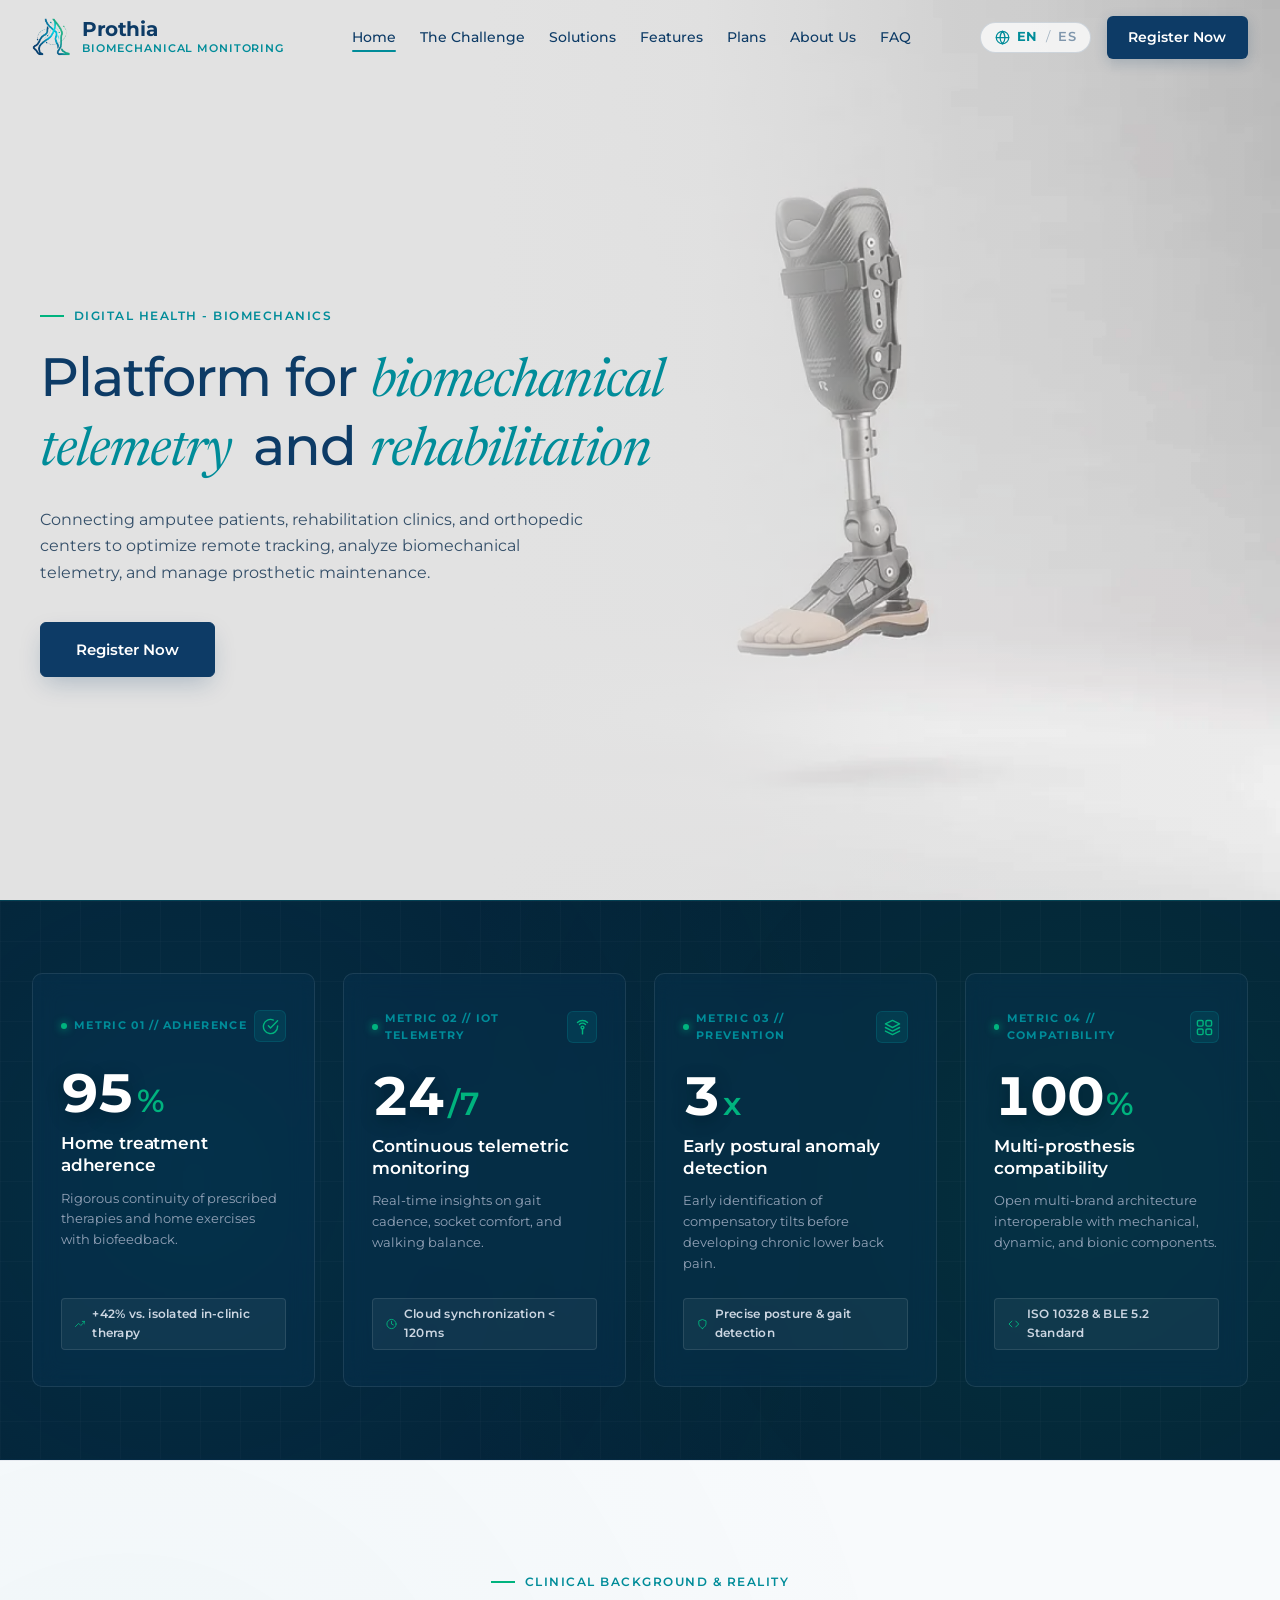
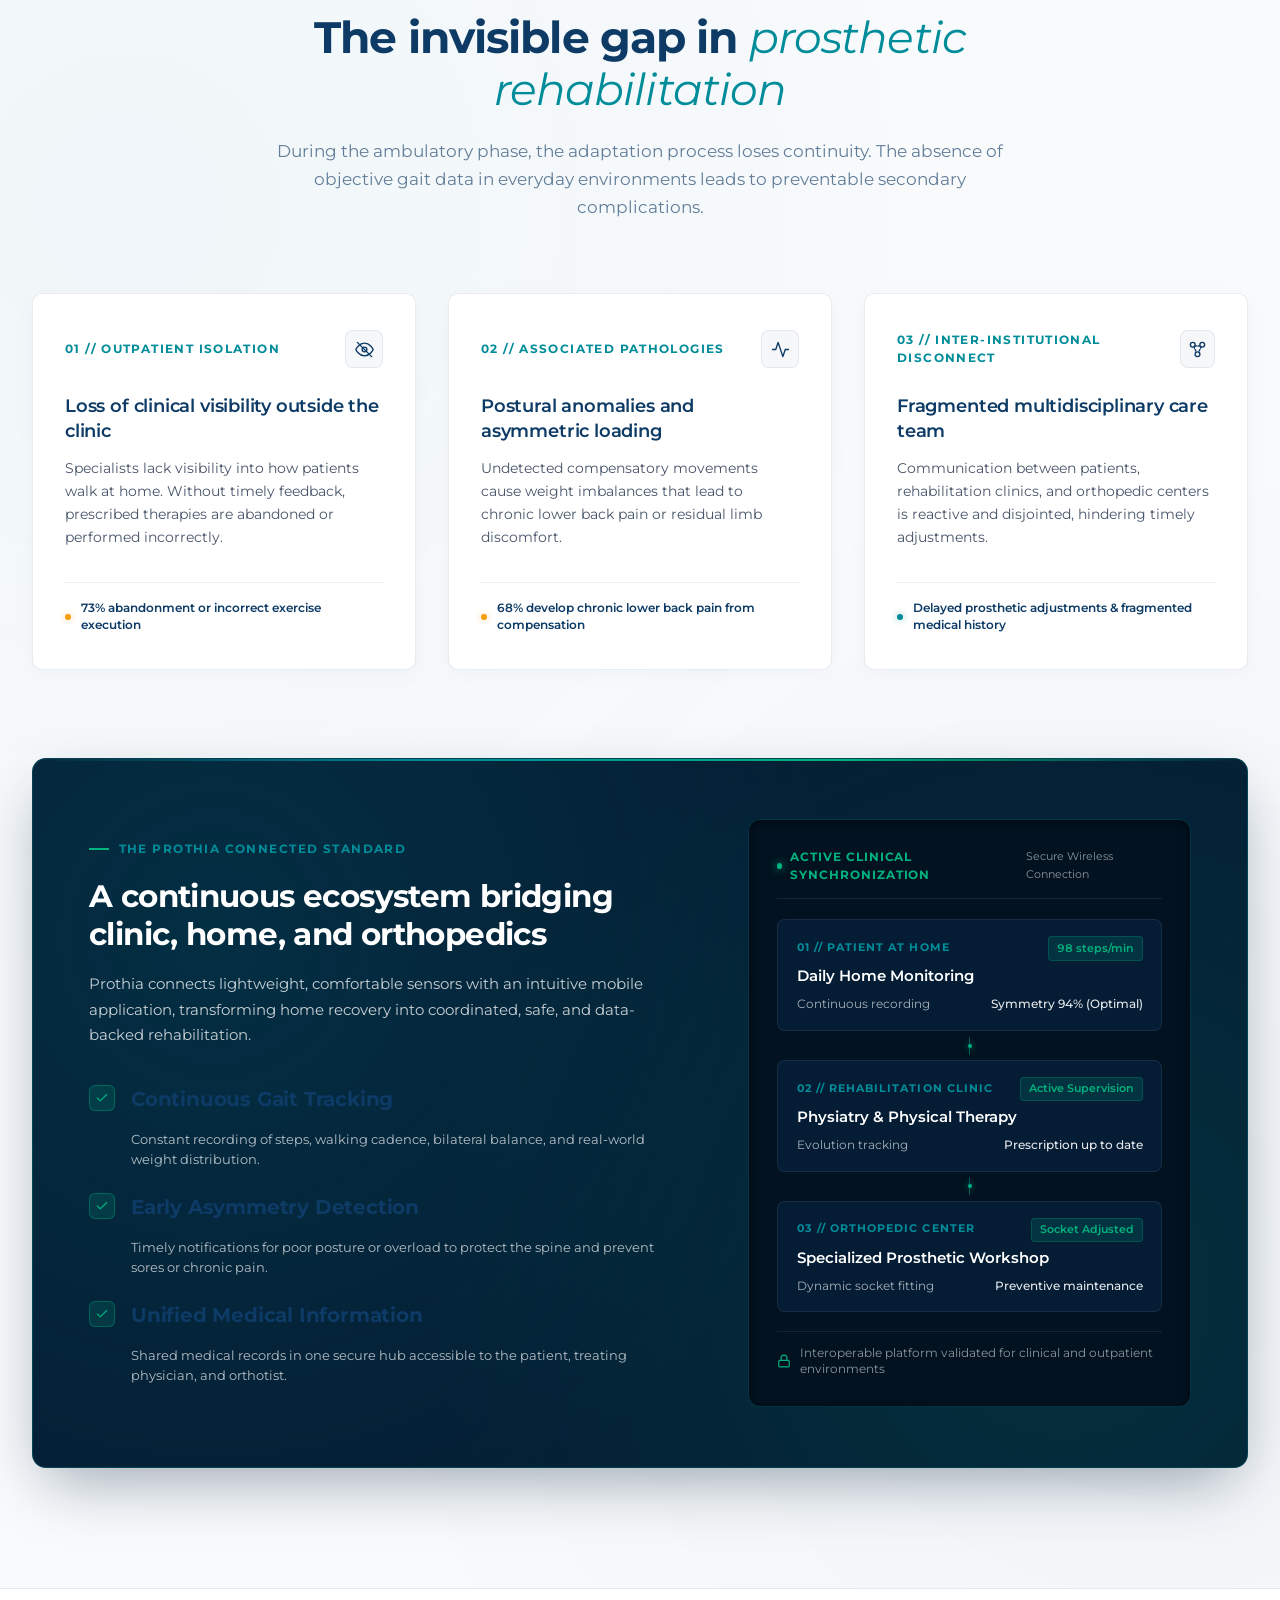
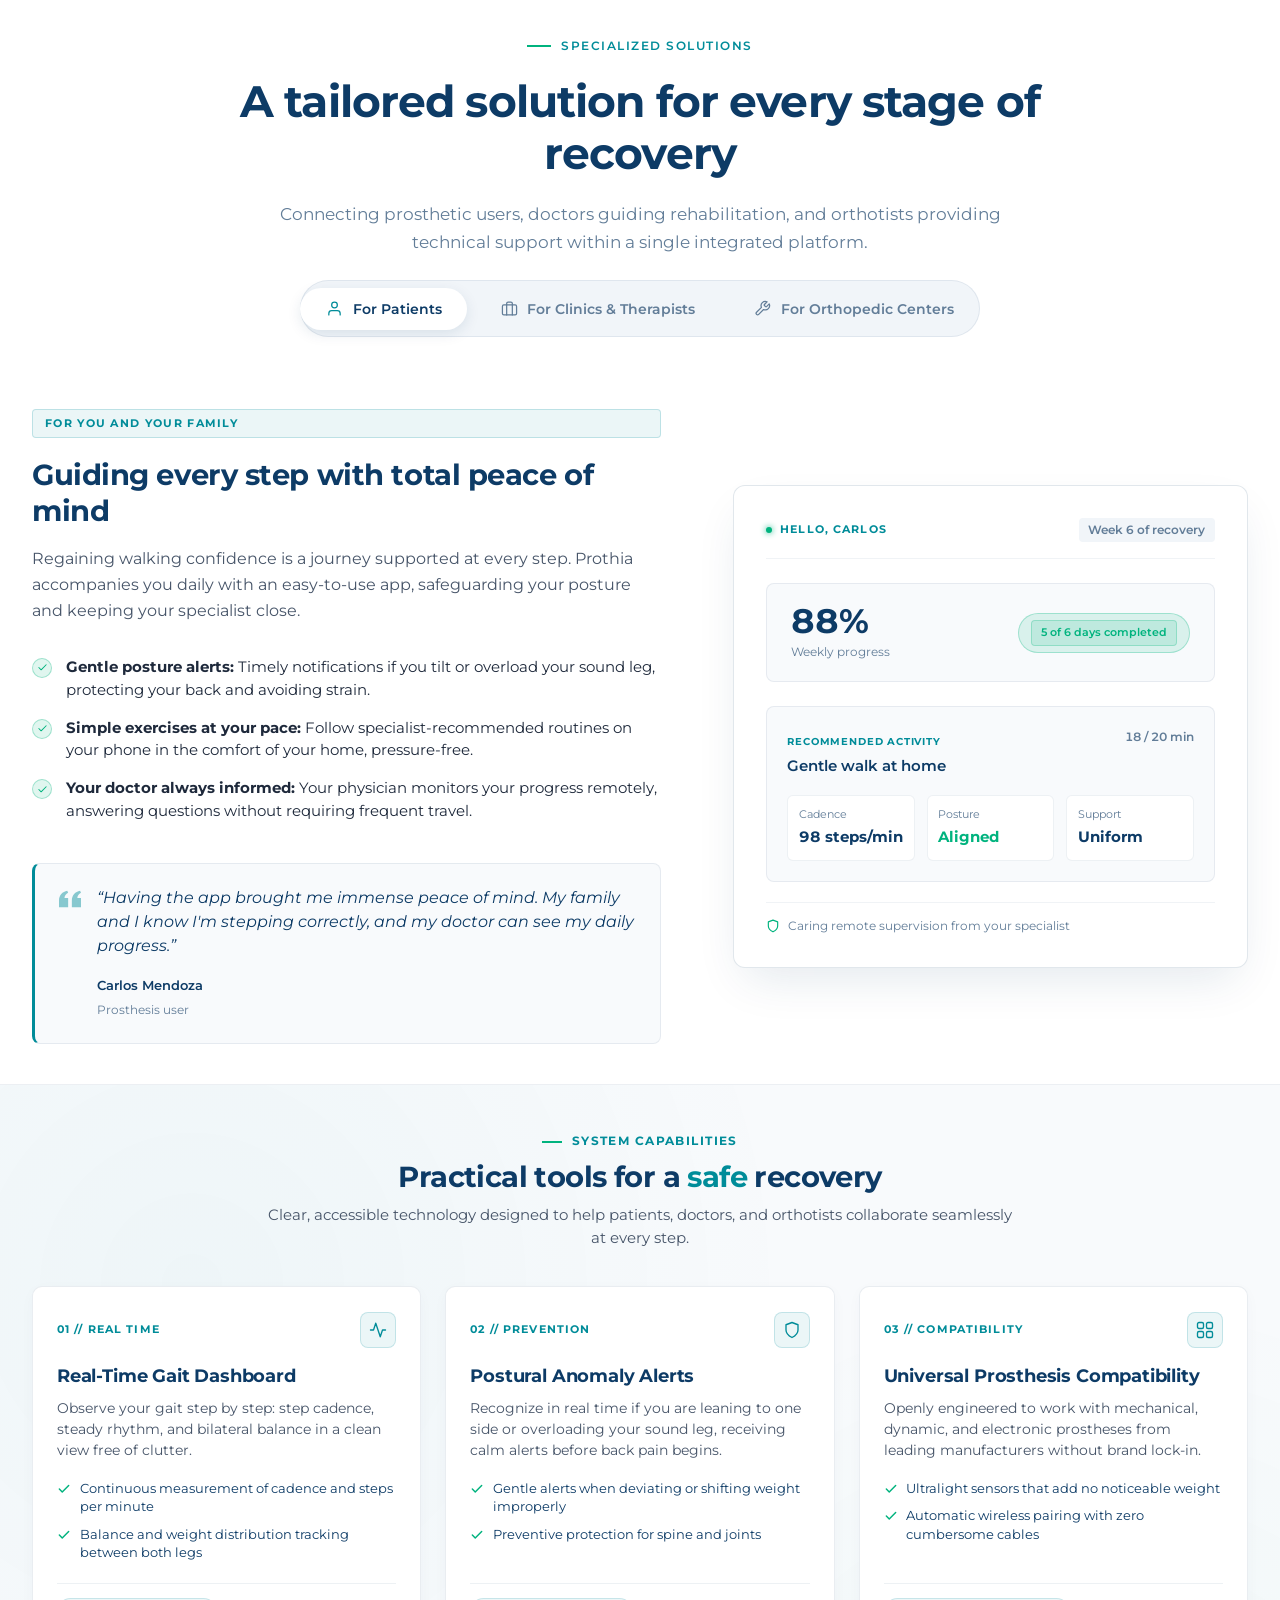
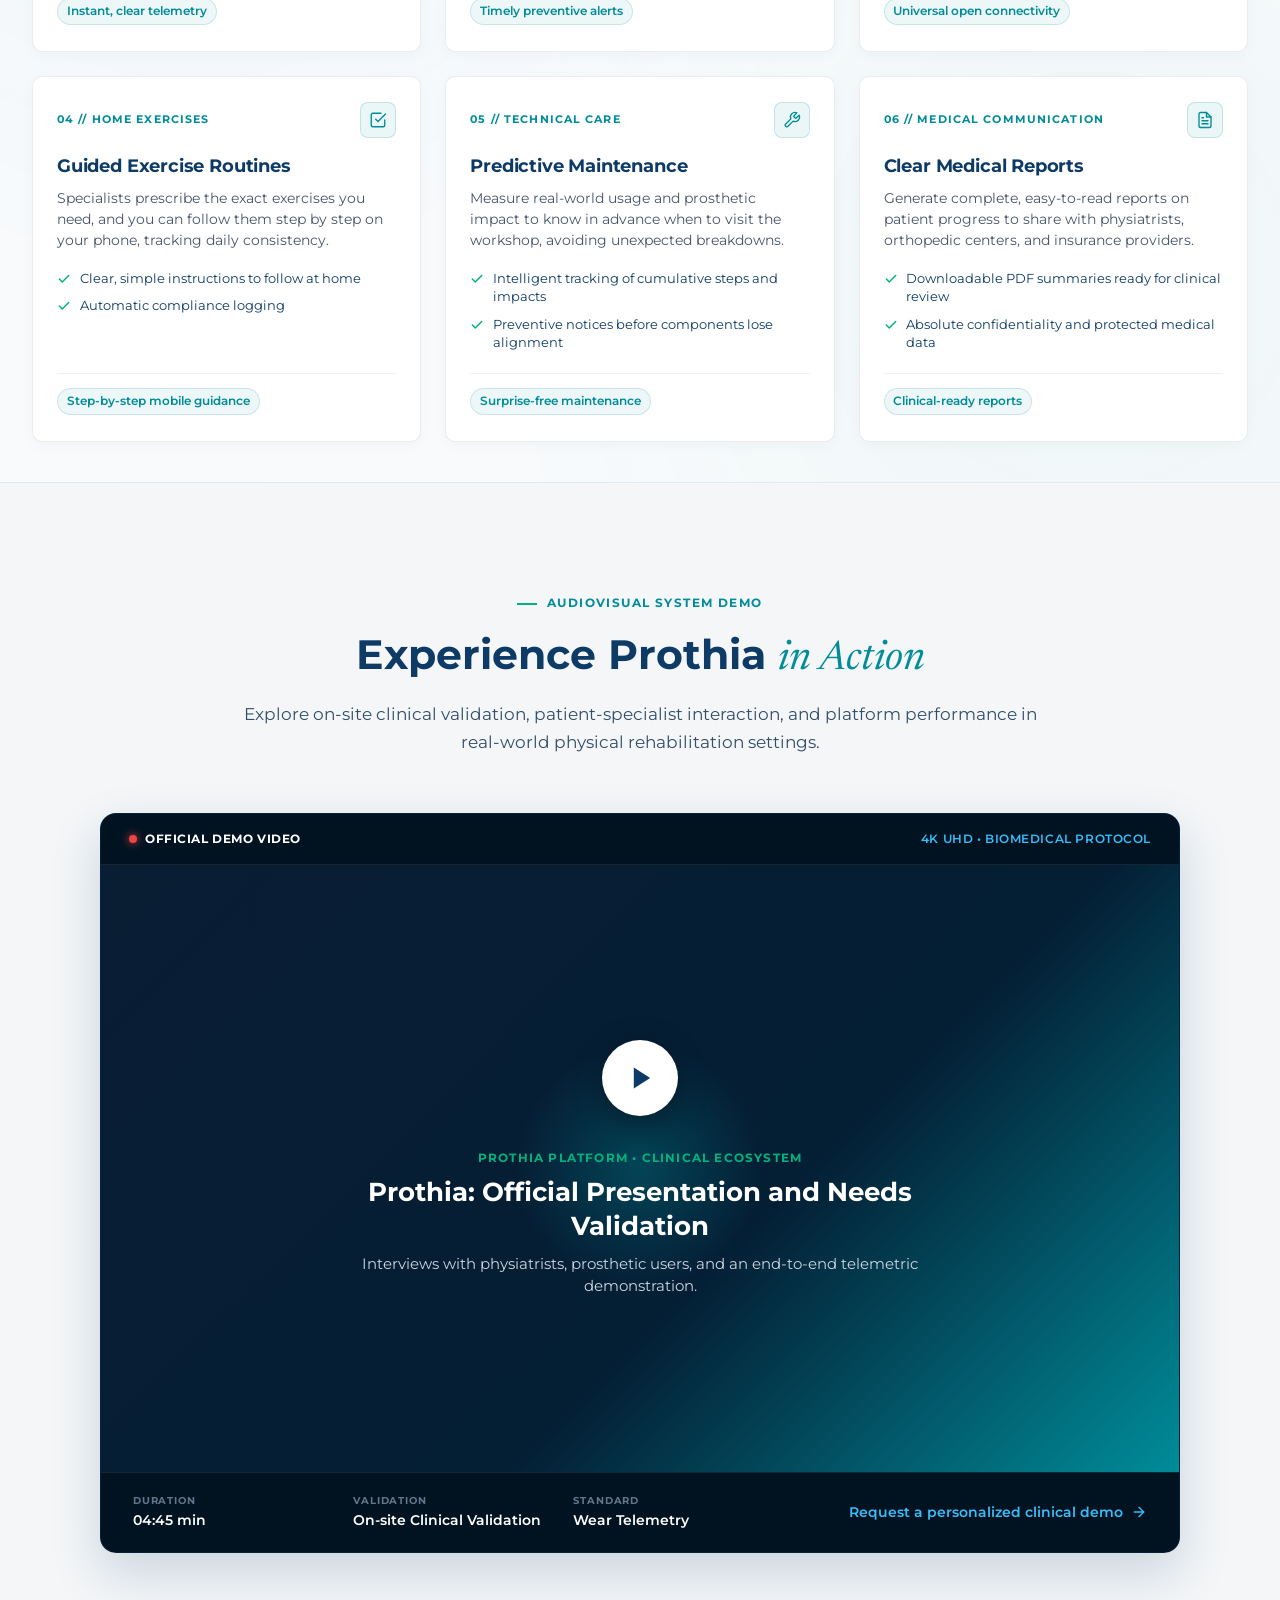
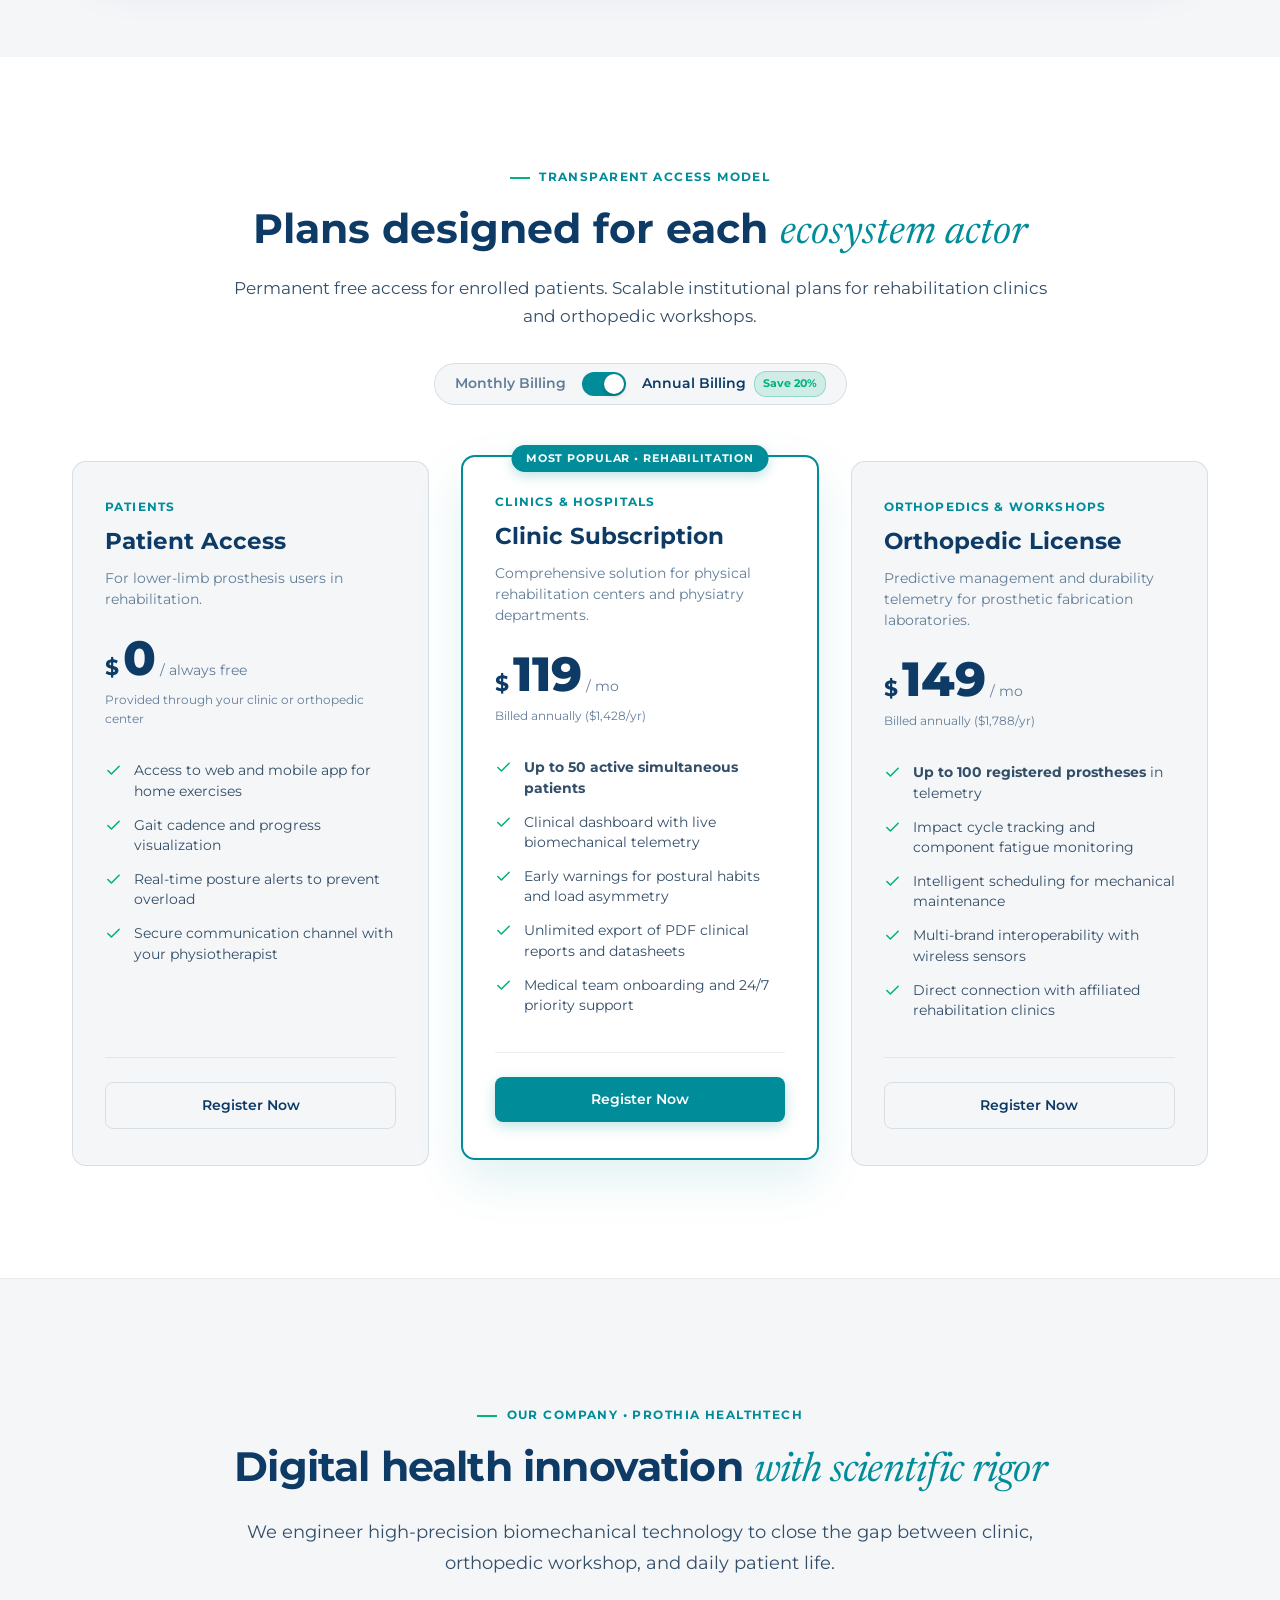
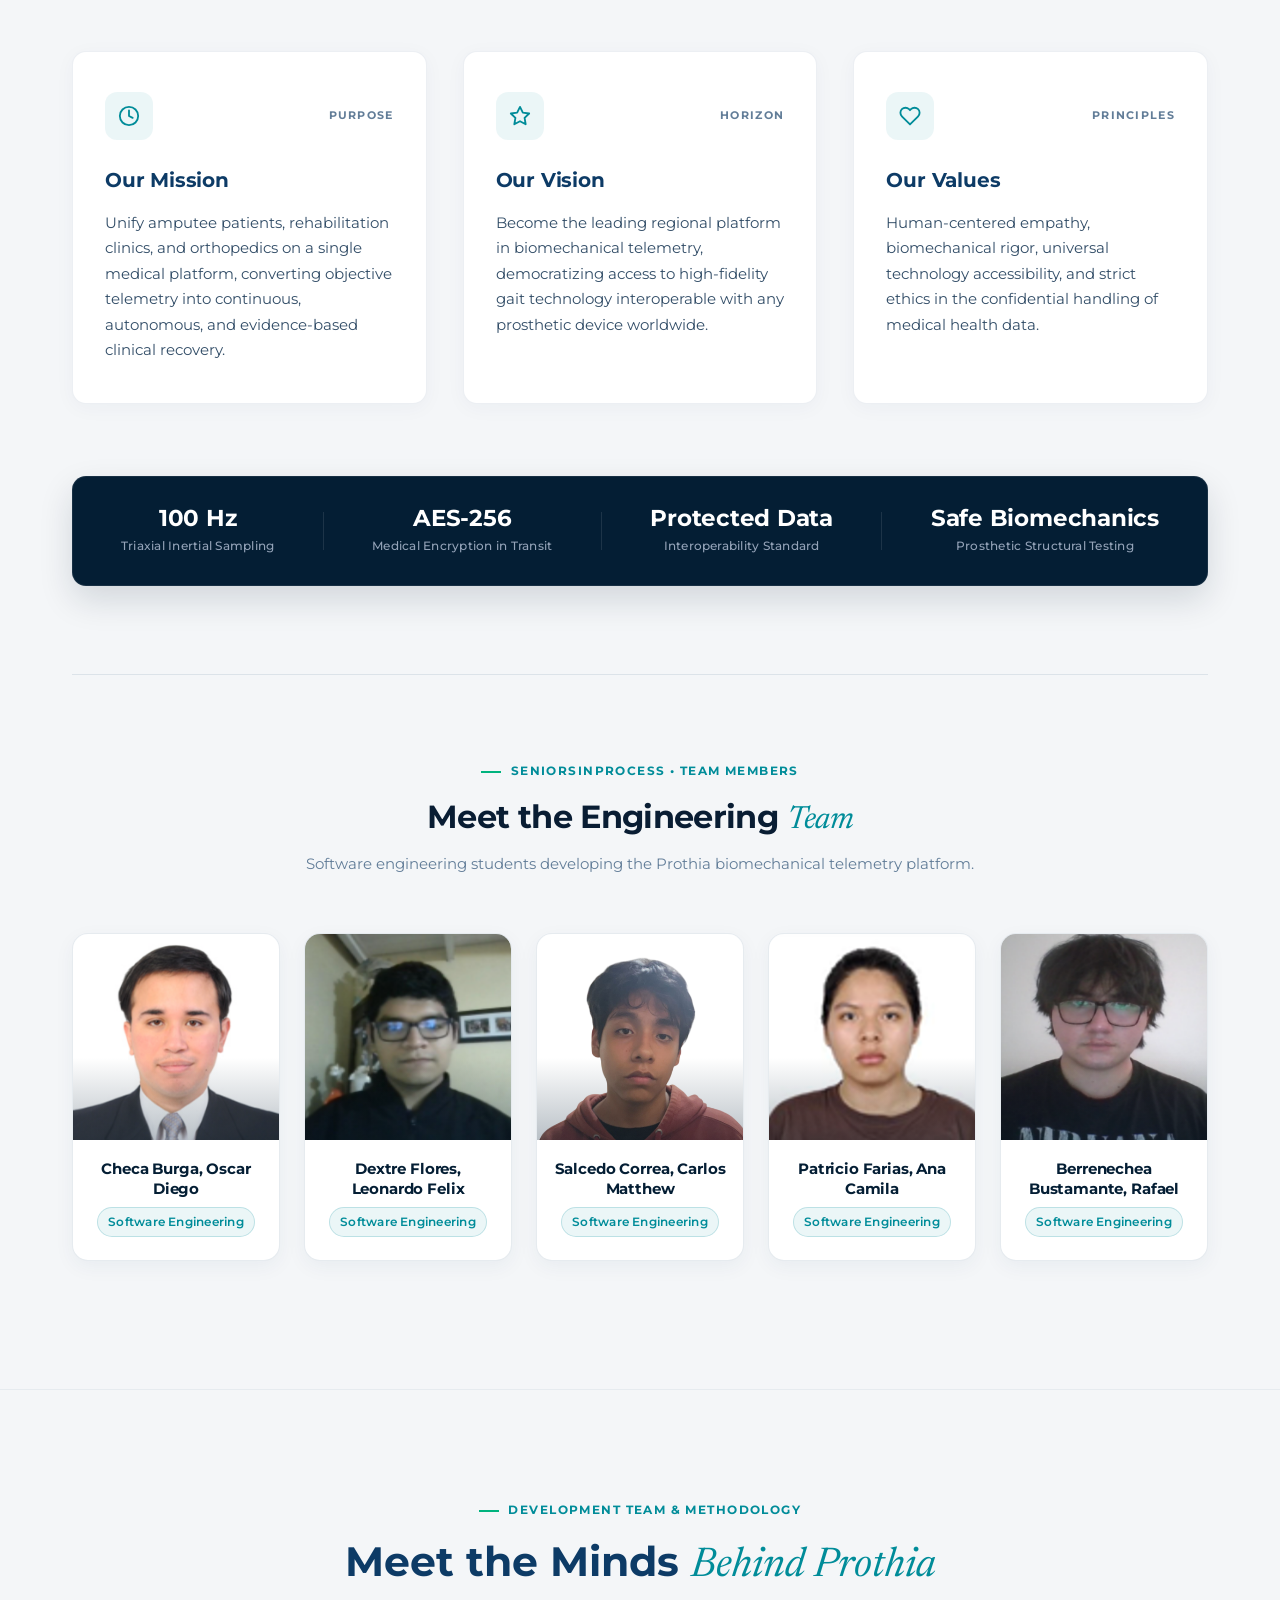
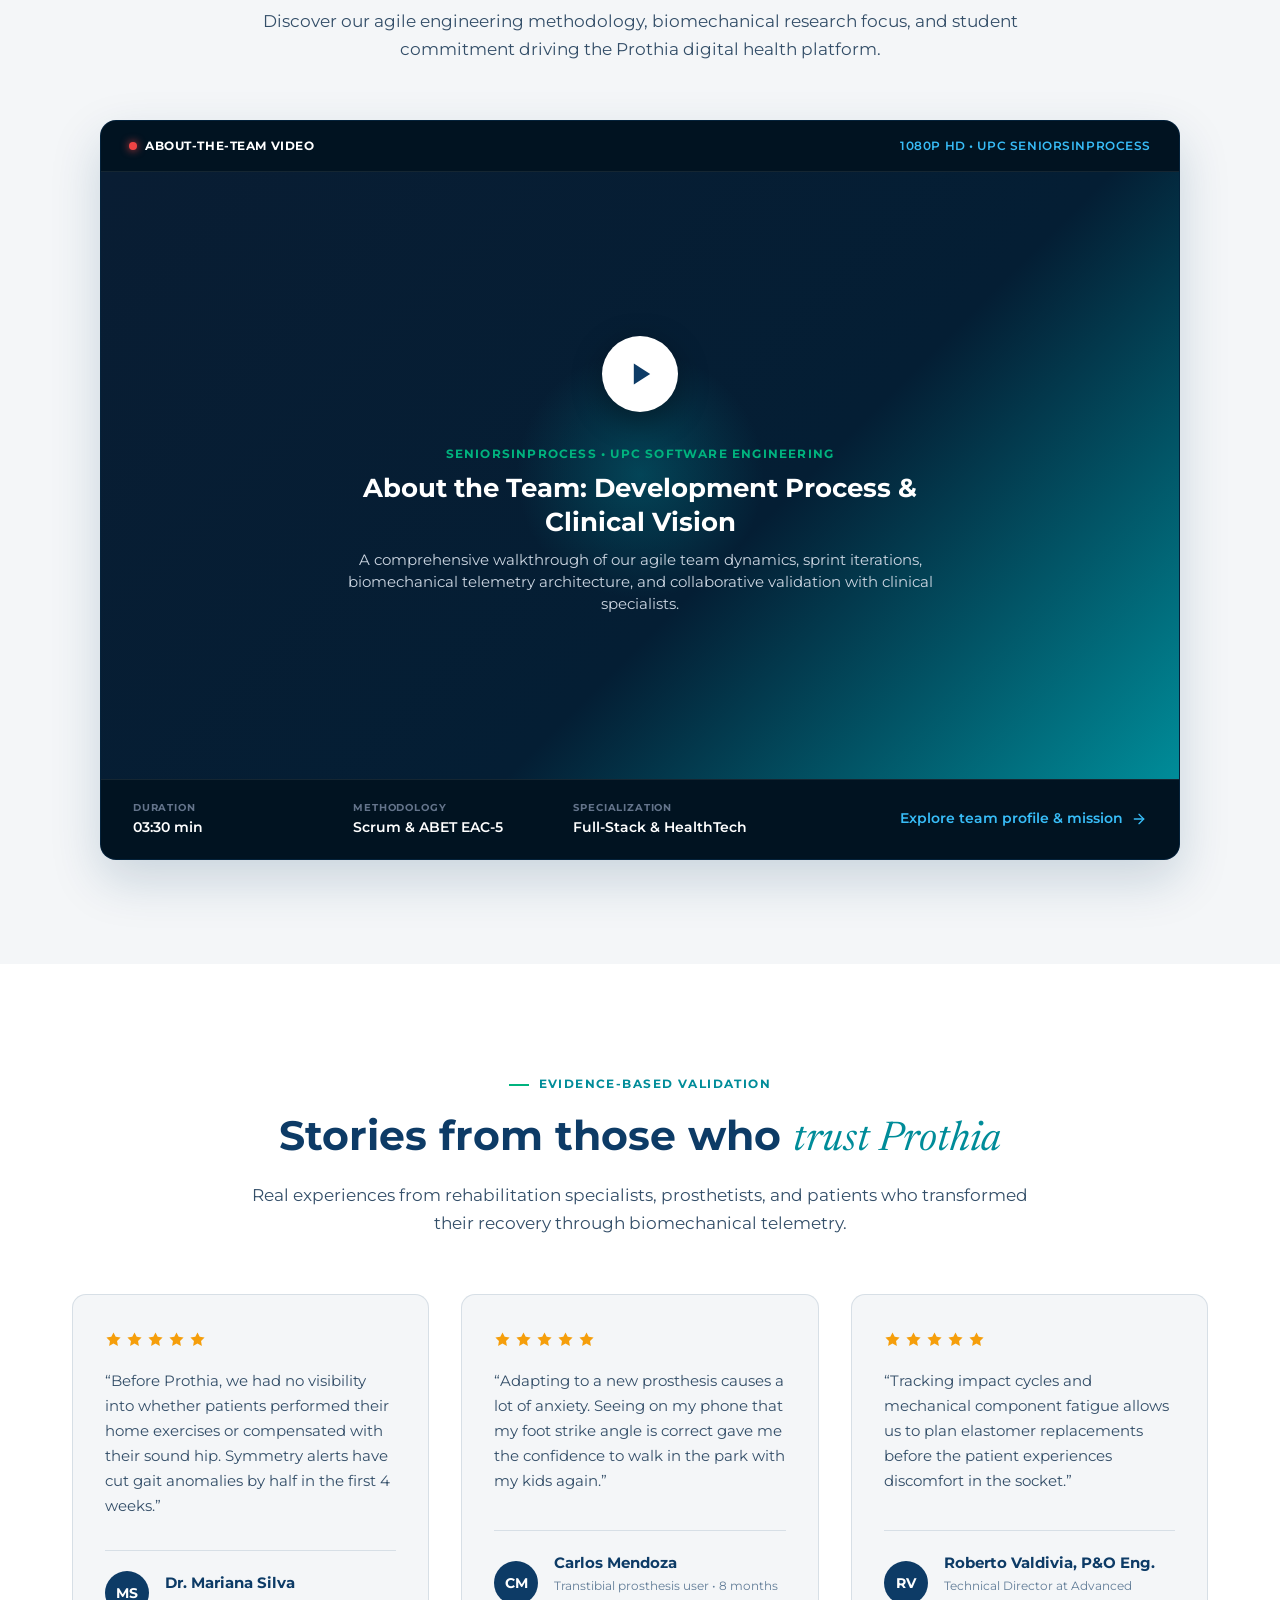
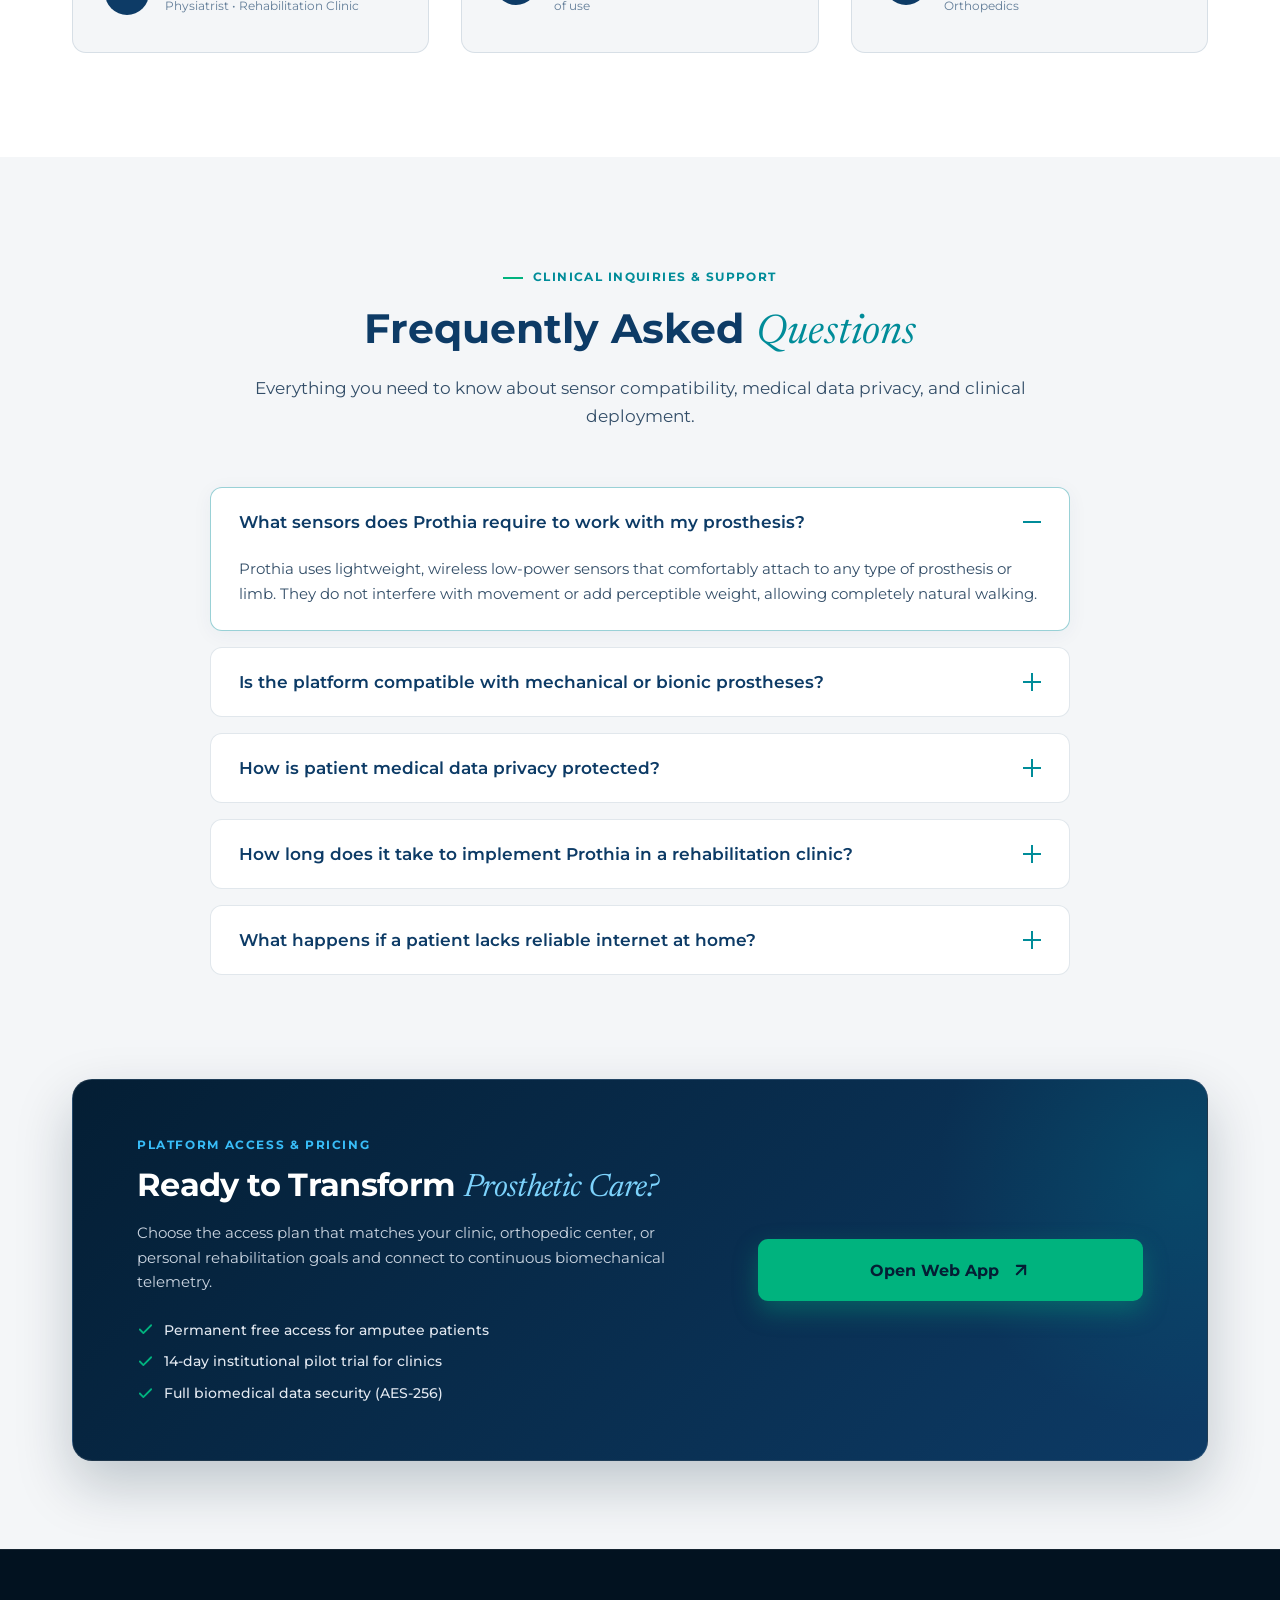
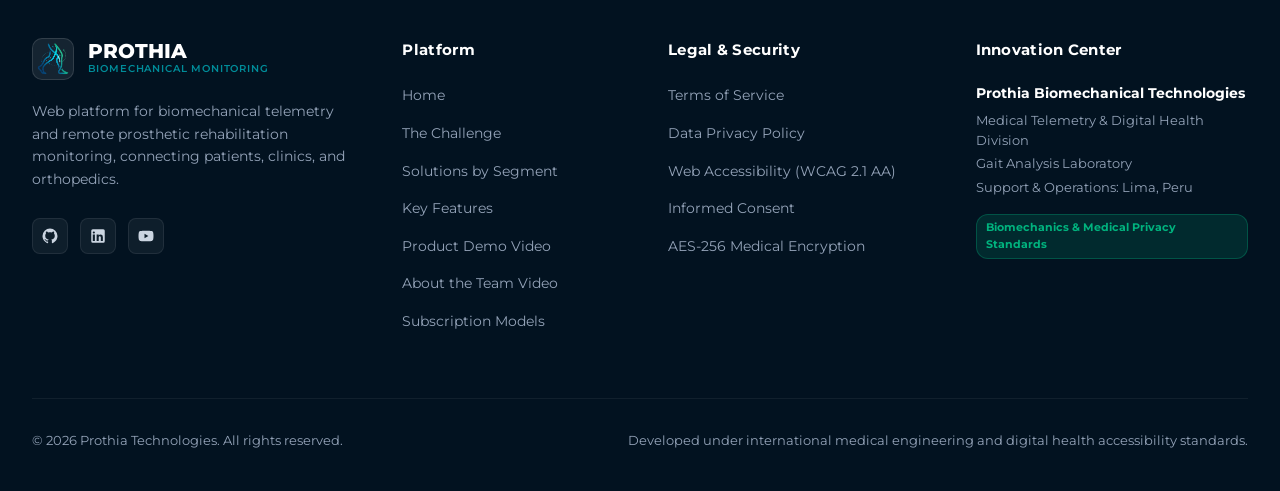
==== commit f5de4aa7: "feat(legal): add standalone legal pages and update footer links" ====
--- a/index.html
+++ b/index.html
@@ -1861,31 +1861,6 @@
     </div>
   </section>
 
-  <section class="legal-policy-section" aria-label="Legal policies and information">
-    <div class="section-container legal-policy-grid">
-      <article class="legal-policy-card" id="terminos">
-        <span class="legal-badge">Términos y condiciones</span>
-        <h3>Condiciones de uso</h3>
-        <p>Prothia ofrece una plataforma digital para seguimiento biomecánico y rehabilitación remota. El uso de la plataforma implica aceptar el acceso a datos clínicos y el manejo responsable de la información del paciente.</p>
-        <a href="#footer-legal" class="legal-card-link">Volver al footer</a>
-      </article>
-
-      <article class="legal-policy-card" id="privacidad">
-        <span class="legal-badge">Privacidad</span>
-        <h3>Política de privacidad</h3>
-        <p>Recopilamos y tratamos información clínica y de uso con fines de rehabilitación, seguridad y continuidad de atención, siempre bajo controles de confidencialidad y acceso limitado.</p>
-        <a href="#footer-legal" class="legal-card-link">Volver al footer</a>
-      </article>
-
-      <article class="legal-policy-card" id="accesibilidad">
-        <span class="legal-badge">Accesibilidad</span>
-        <h3>Accesibilidad e información</h3>
-        <p>Buscamos una experiencia usable para todos los usuarios, con diseño compatible con estándares de accesibilidad digital y con consentimiento informado en cada etapa del proceso.</p>
-        <a href="#footer-legal" class="legal-card-link">Volver al footer</a>
-      </article>
-    </div>
-  </section>
-
   <footer class="site-footer" id="footer-legal">
     <div class="footer-container">
 
@@ -1933,11 +1908,11 @@
         <div class="footer-col">
           <h3 class="footer-col-title" data-i18n="footCol3Title">Legal &amp; Security</h3>
           <ul class="footer-links-list">
-            <li><a href="#terminos" data-i18n="footLegal1">Terms of Service</a></li>
-            <li><a href="#privacidad" data-i18n="footLegal2">Data Privacy Policy</a></li>
-            <li><a href="#accesibilidad" data-i18n="footLegal5">Web Accessibility (WCAG 2.1 AA)</a></li>
-            <li><a href="#terminos" data-i18n="footLegal4">Informed Consent</a></li>
-            <li><a href="#accesibilidad" data-i18n="footLegal3">AES-256 Medical Encryption</a></li>
+            <li><a href="terms.html" data-i18n="footLegal1">Terms of Service</a></li>
+            <li><a href="privacy.html" data-i18n="footLegal2">Data Privacy Policy</a></li>
+            <li><a href="accessibility.html" data-i18n="footLegal5">Web Accessibility (WCAG 2.1 AA)</a></li>
+            <li><a href="consent.html" data-i18n="footLegal4">Informed Consent</a></li>
+            <li><a href="security.html" data-i18n="footLegal3">AES-256 Medical Encryption</a></li>
           </ul>
         </div>
 
--- a/css/styles.css
+++ b/css/styles.css
@@ -3540,6 +3540,19 @@
   margin: 0 0 1rem;
 }
 
+.legal-card-list {
+  margin: 0 0 1.1rem 1.1rem;
+  padding: 0;
+  list-style: disc;
+  color: #CBD5E1;
+}
+
+.legal-card-list li {
+  font-size: 0.84rem;
+  line-height: 1.7;
+  margin-bottom: 0.55rem;
+}
+
 .legal-card-link {
   display: inline-flex;
   align-items: center;
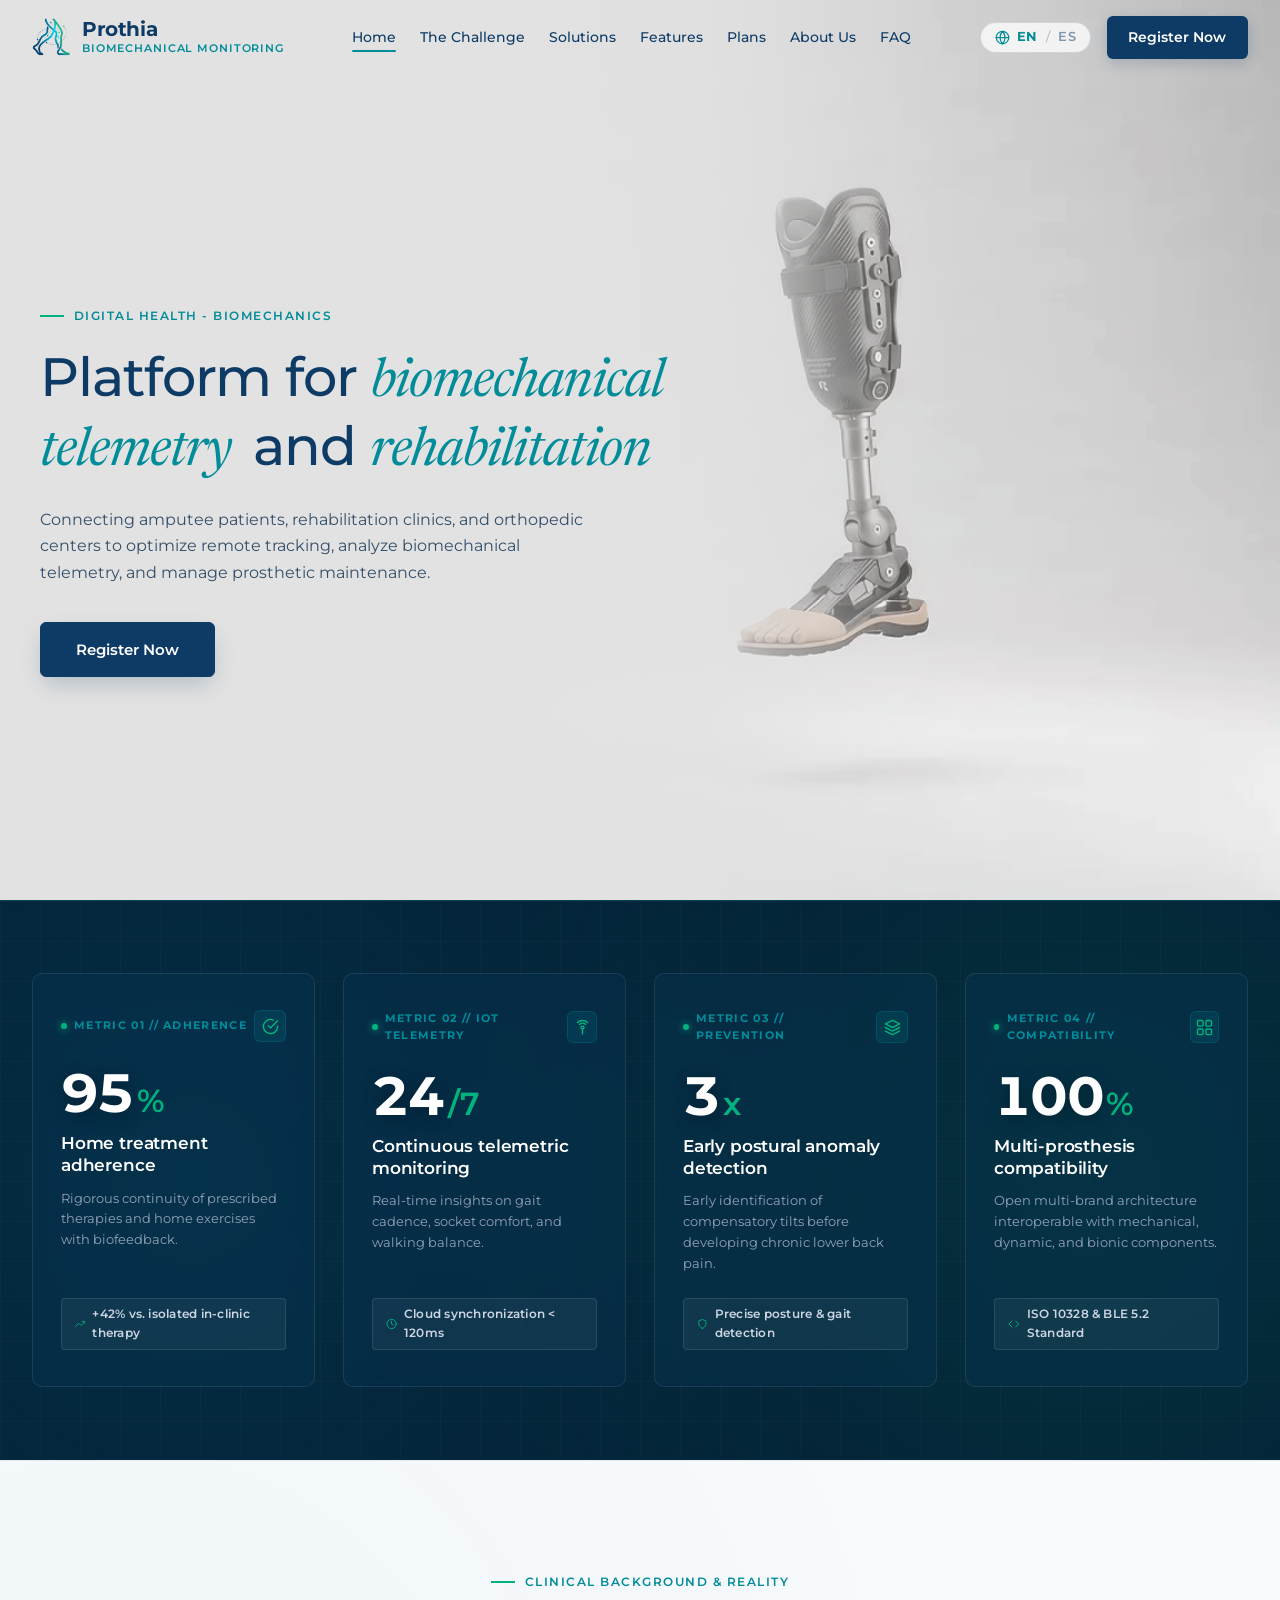
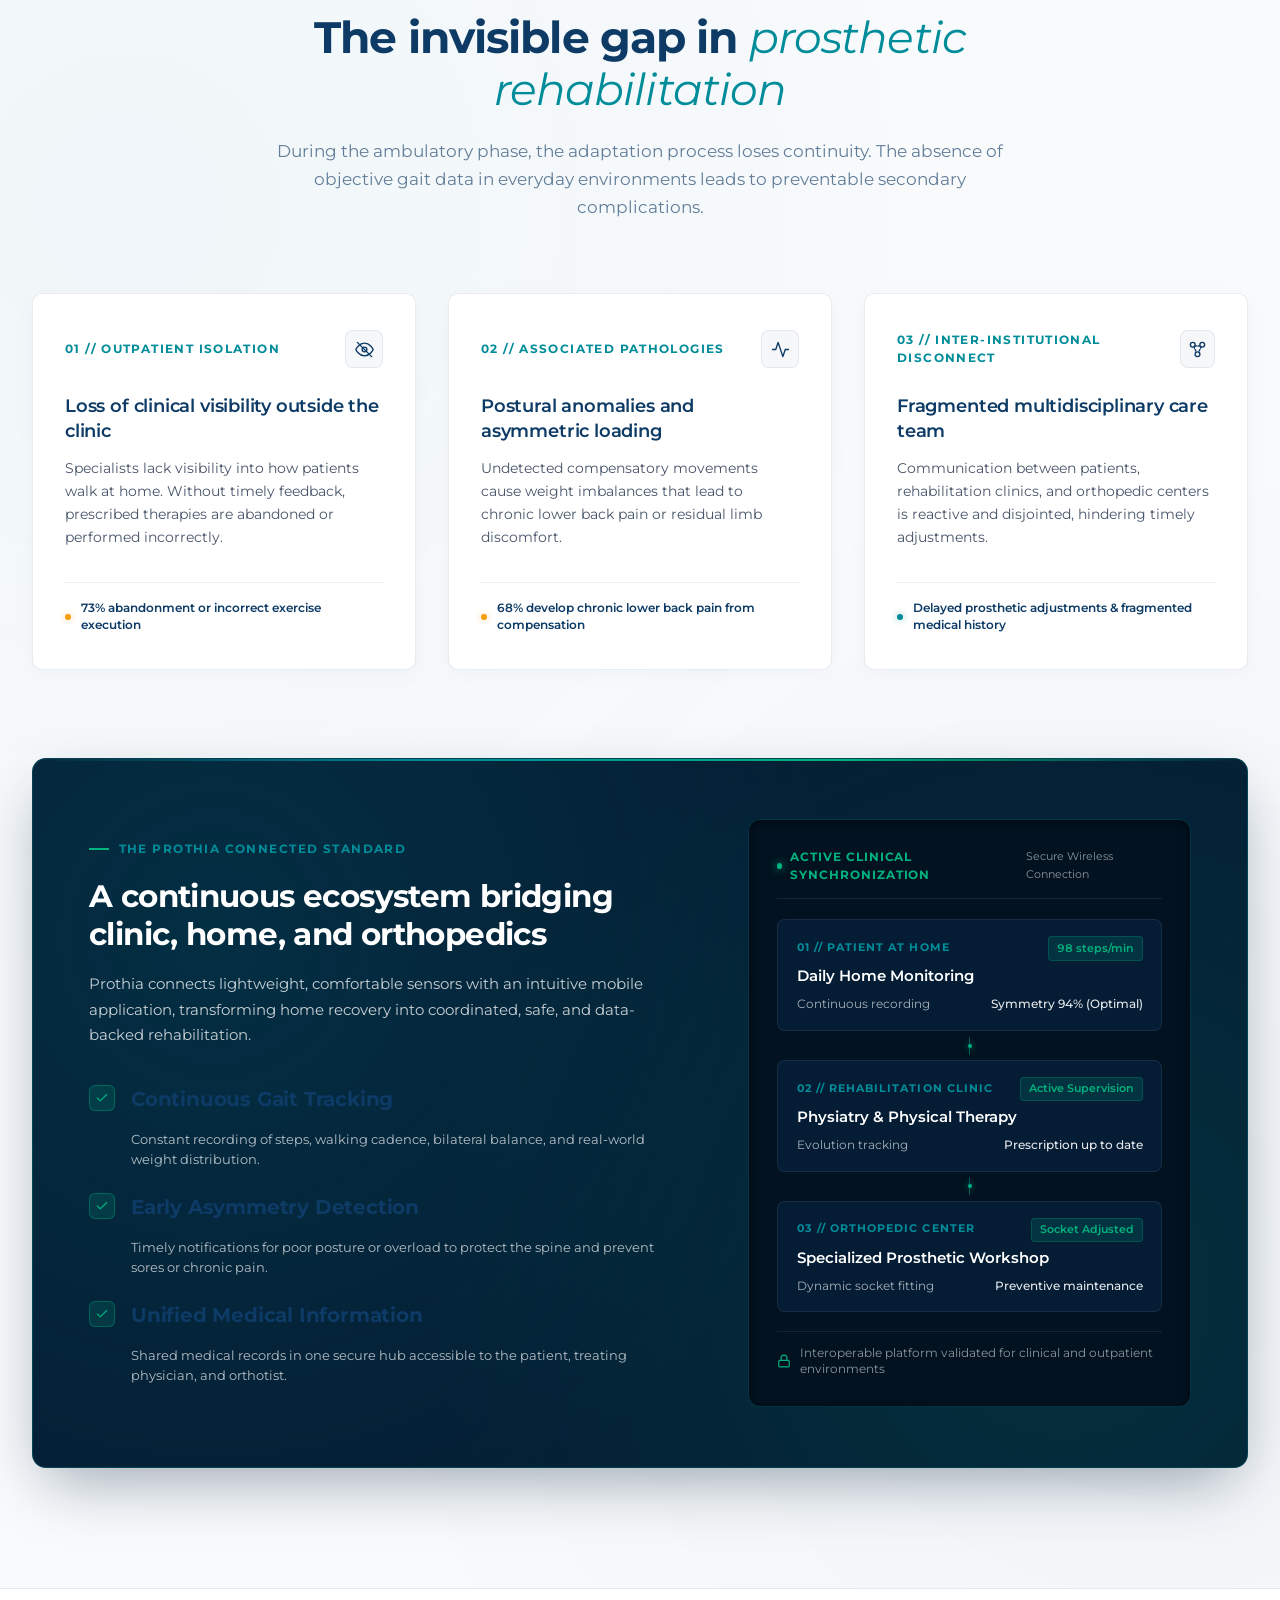
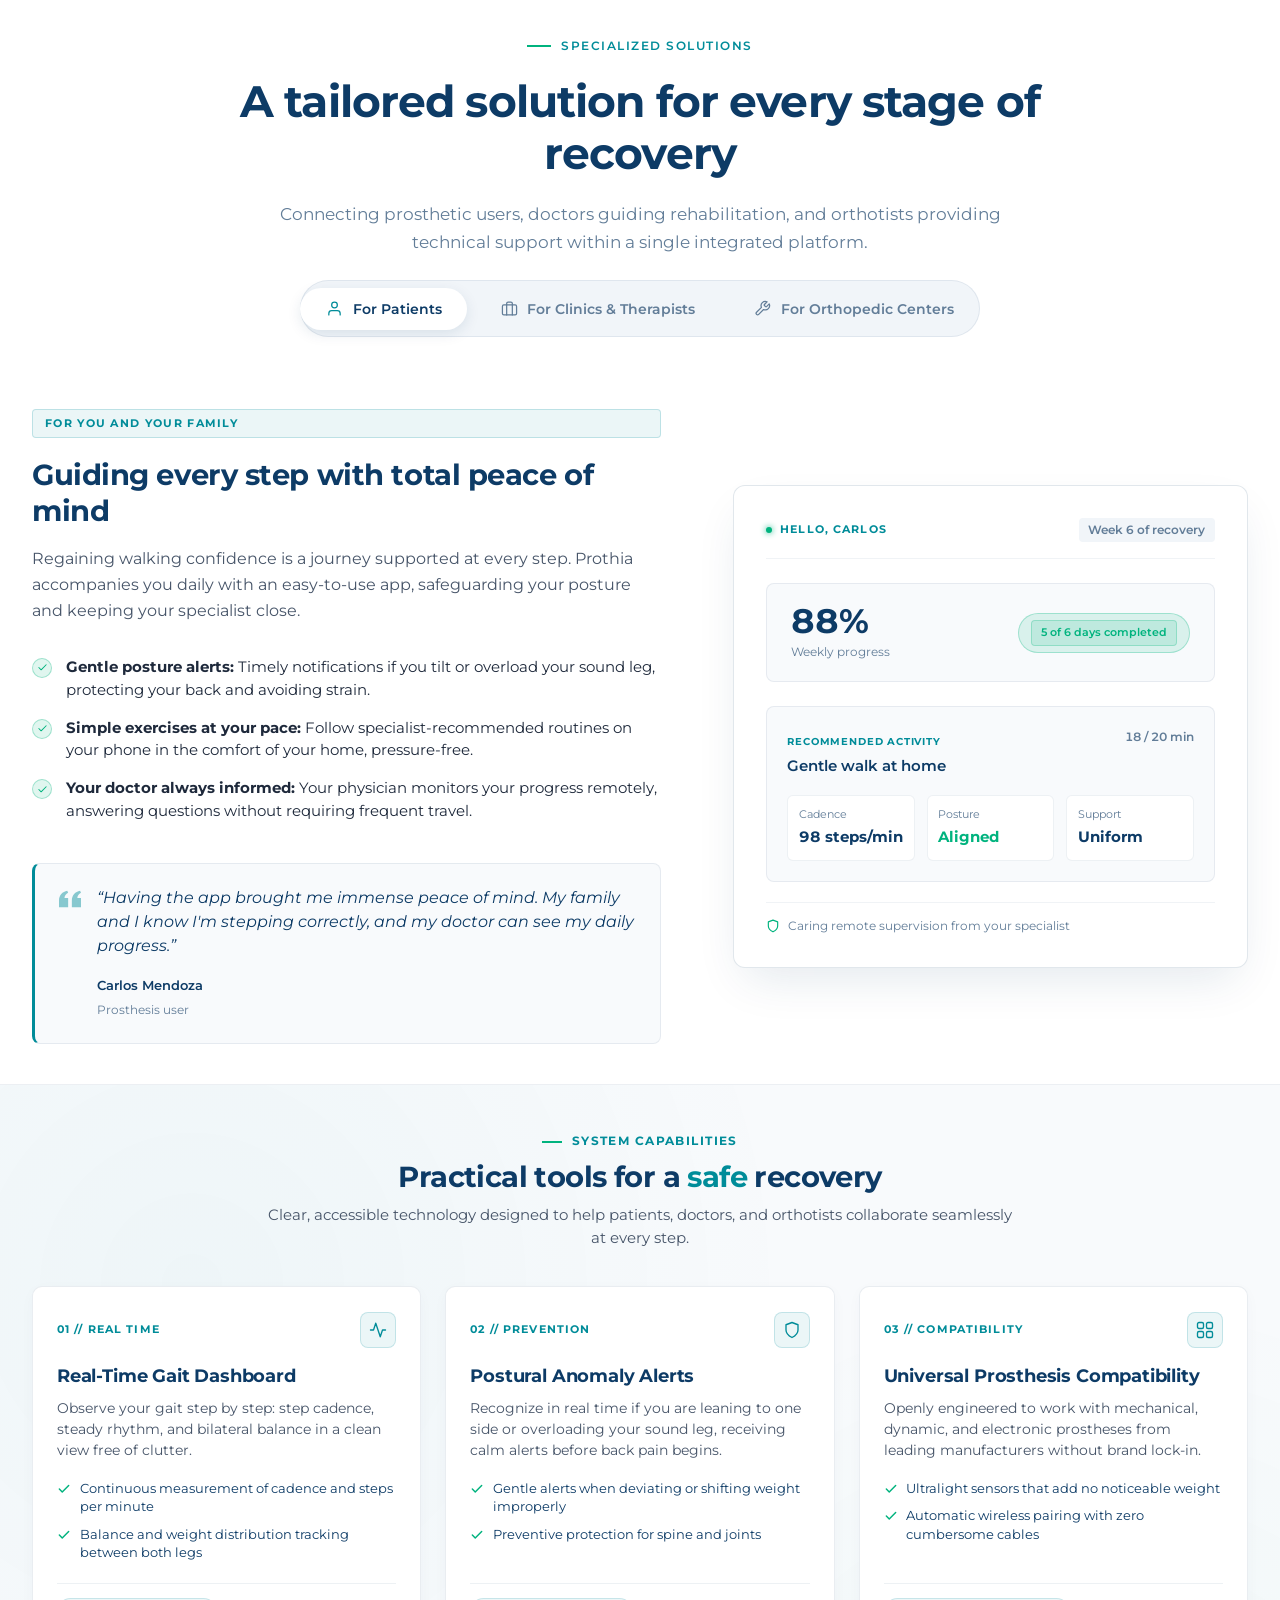
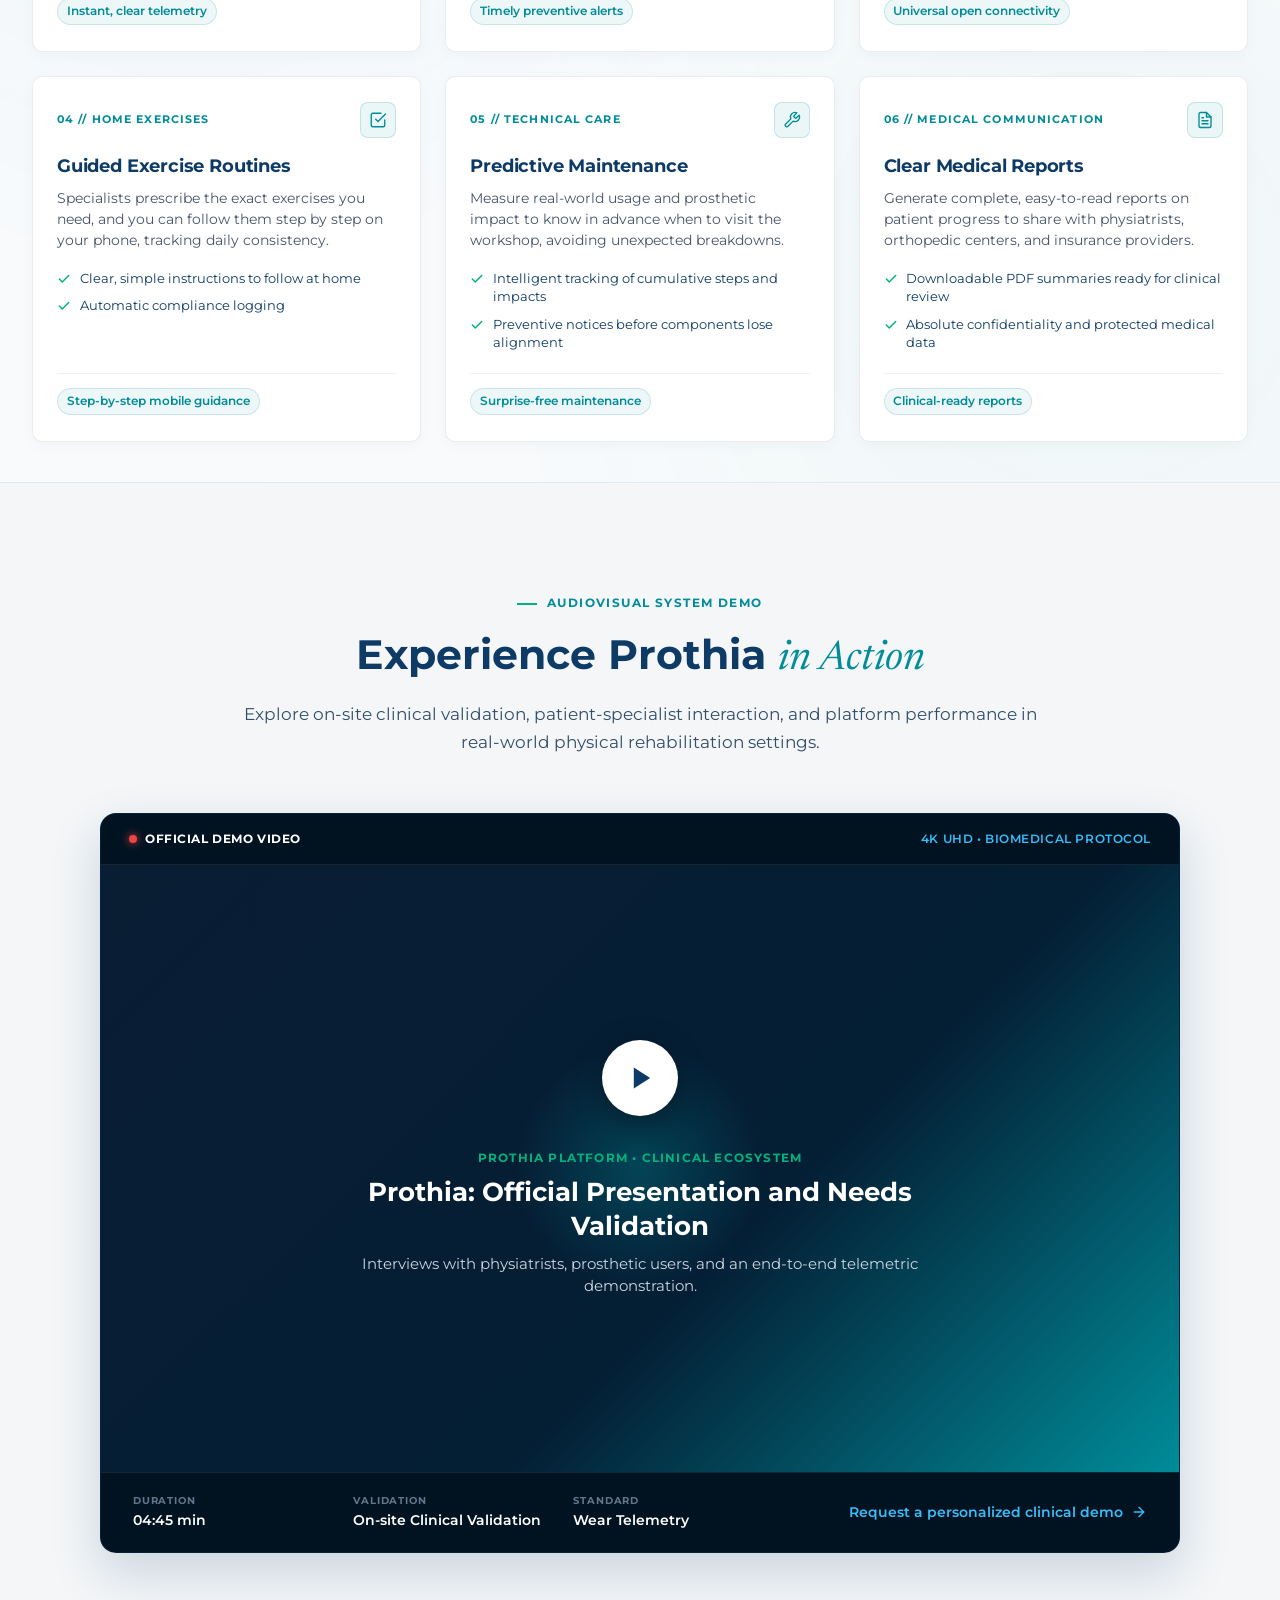
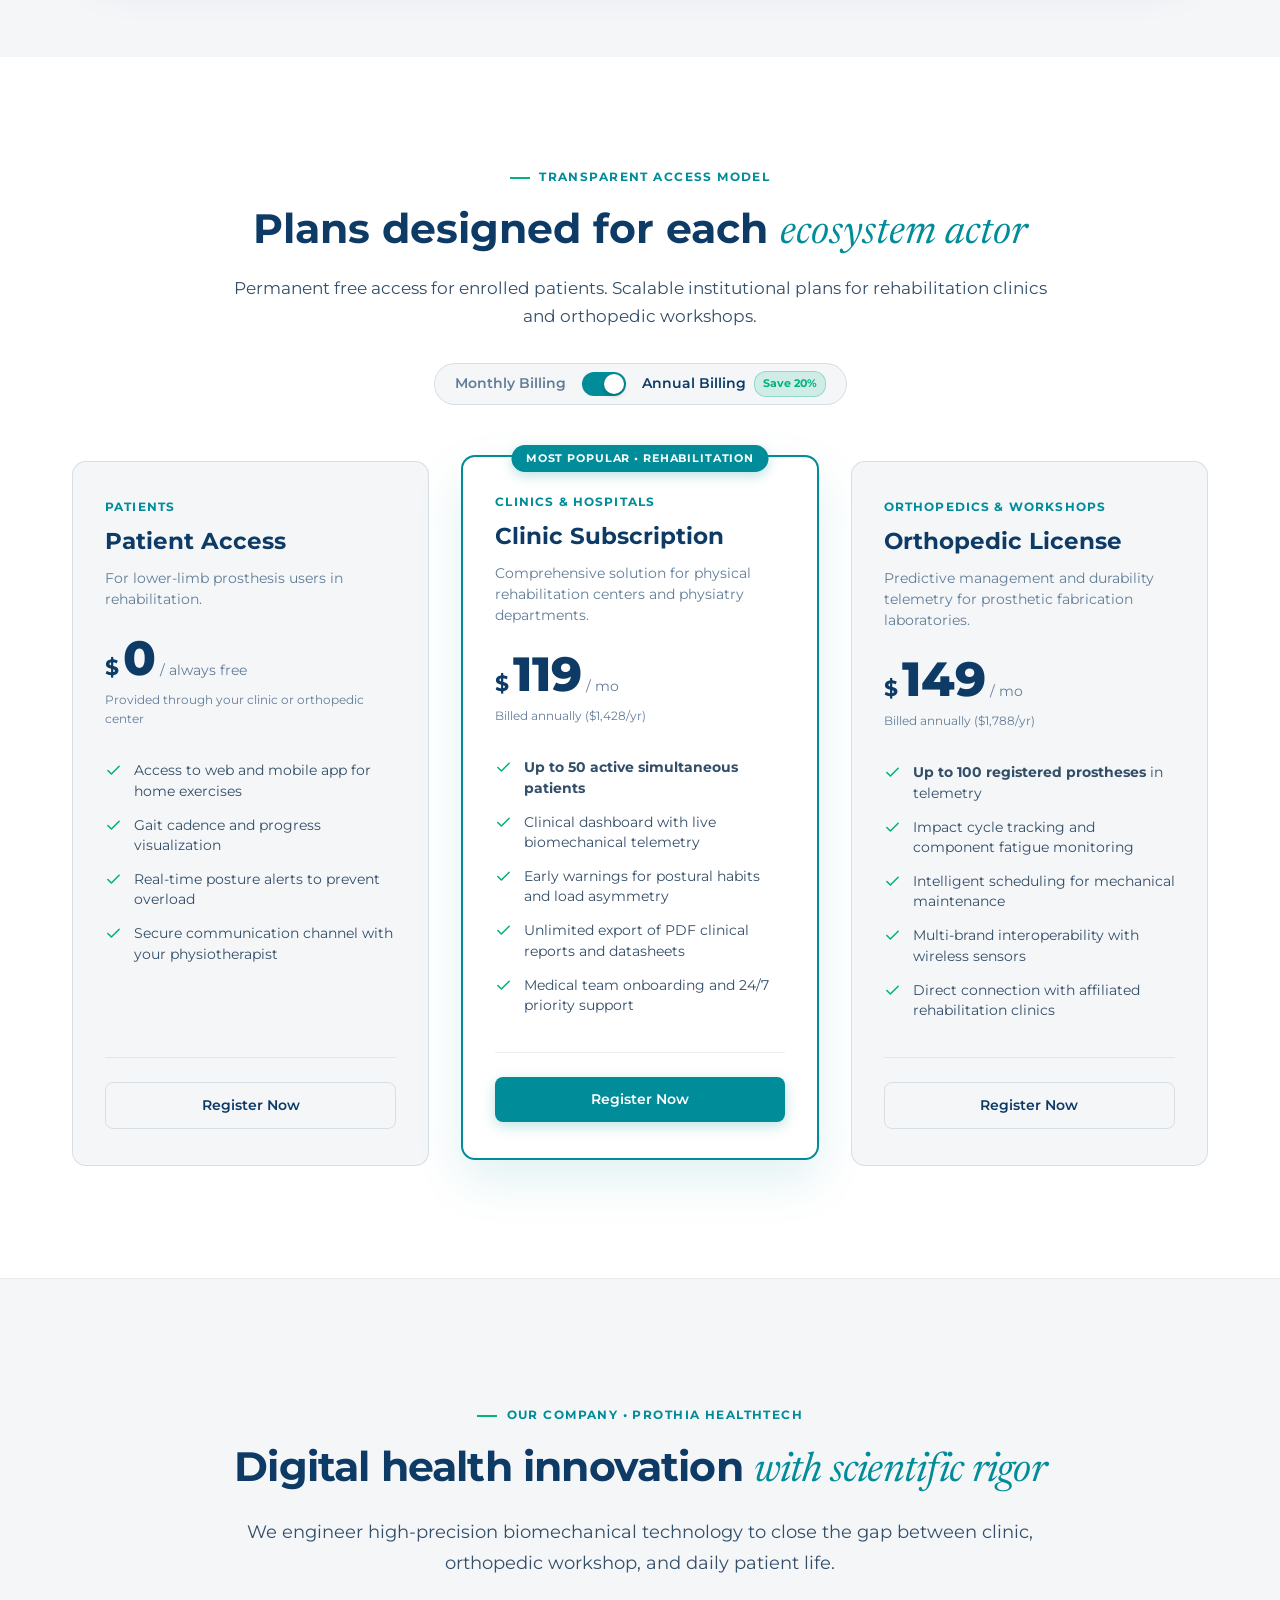
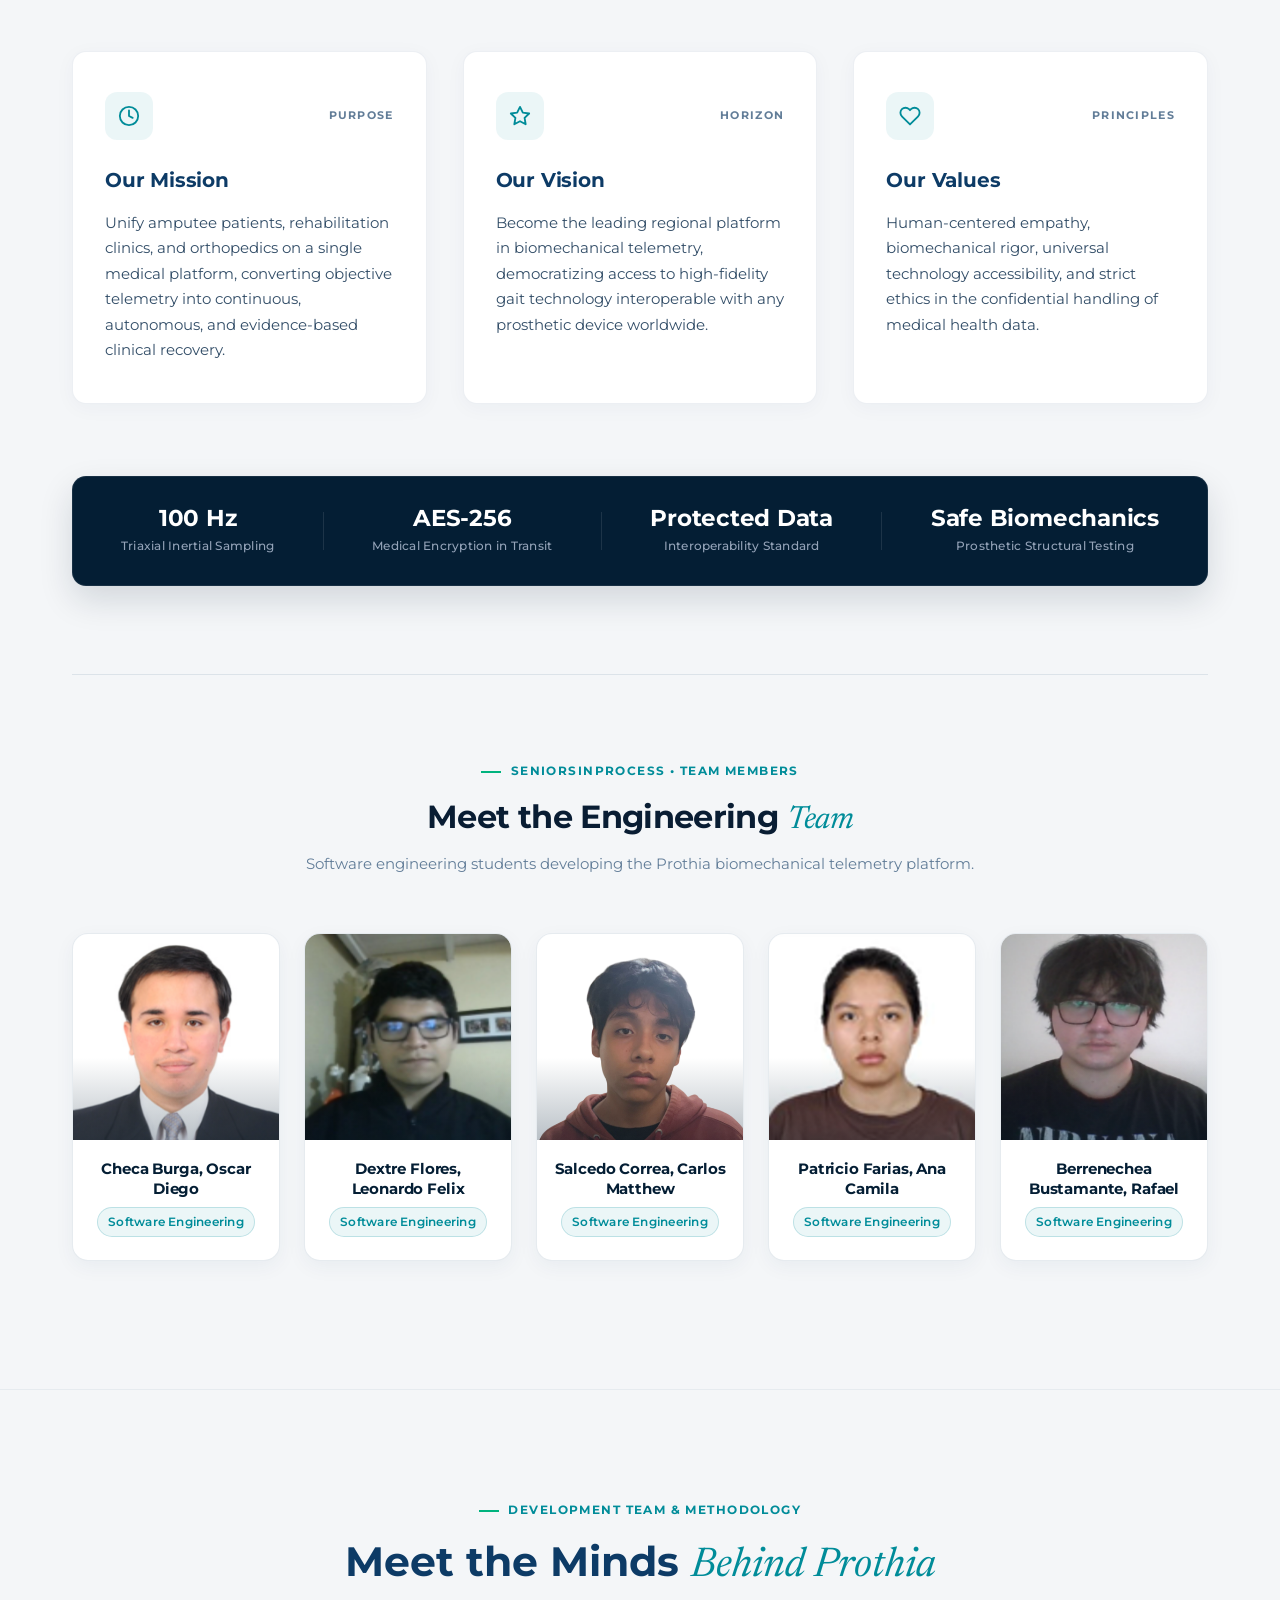
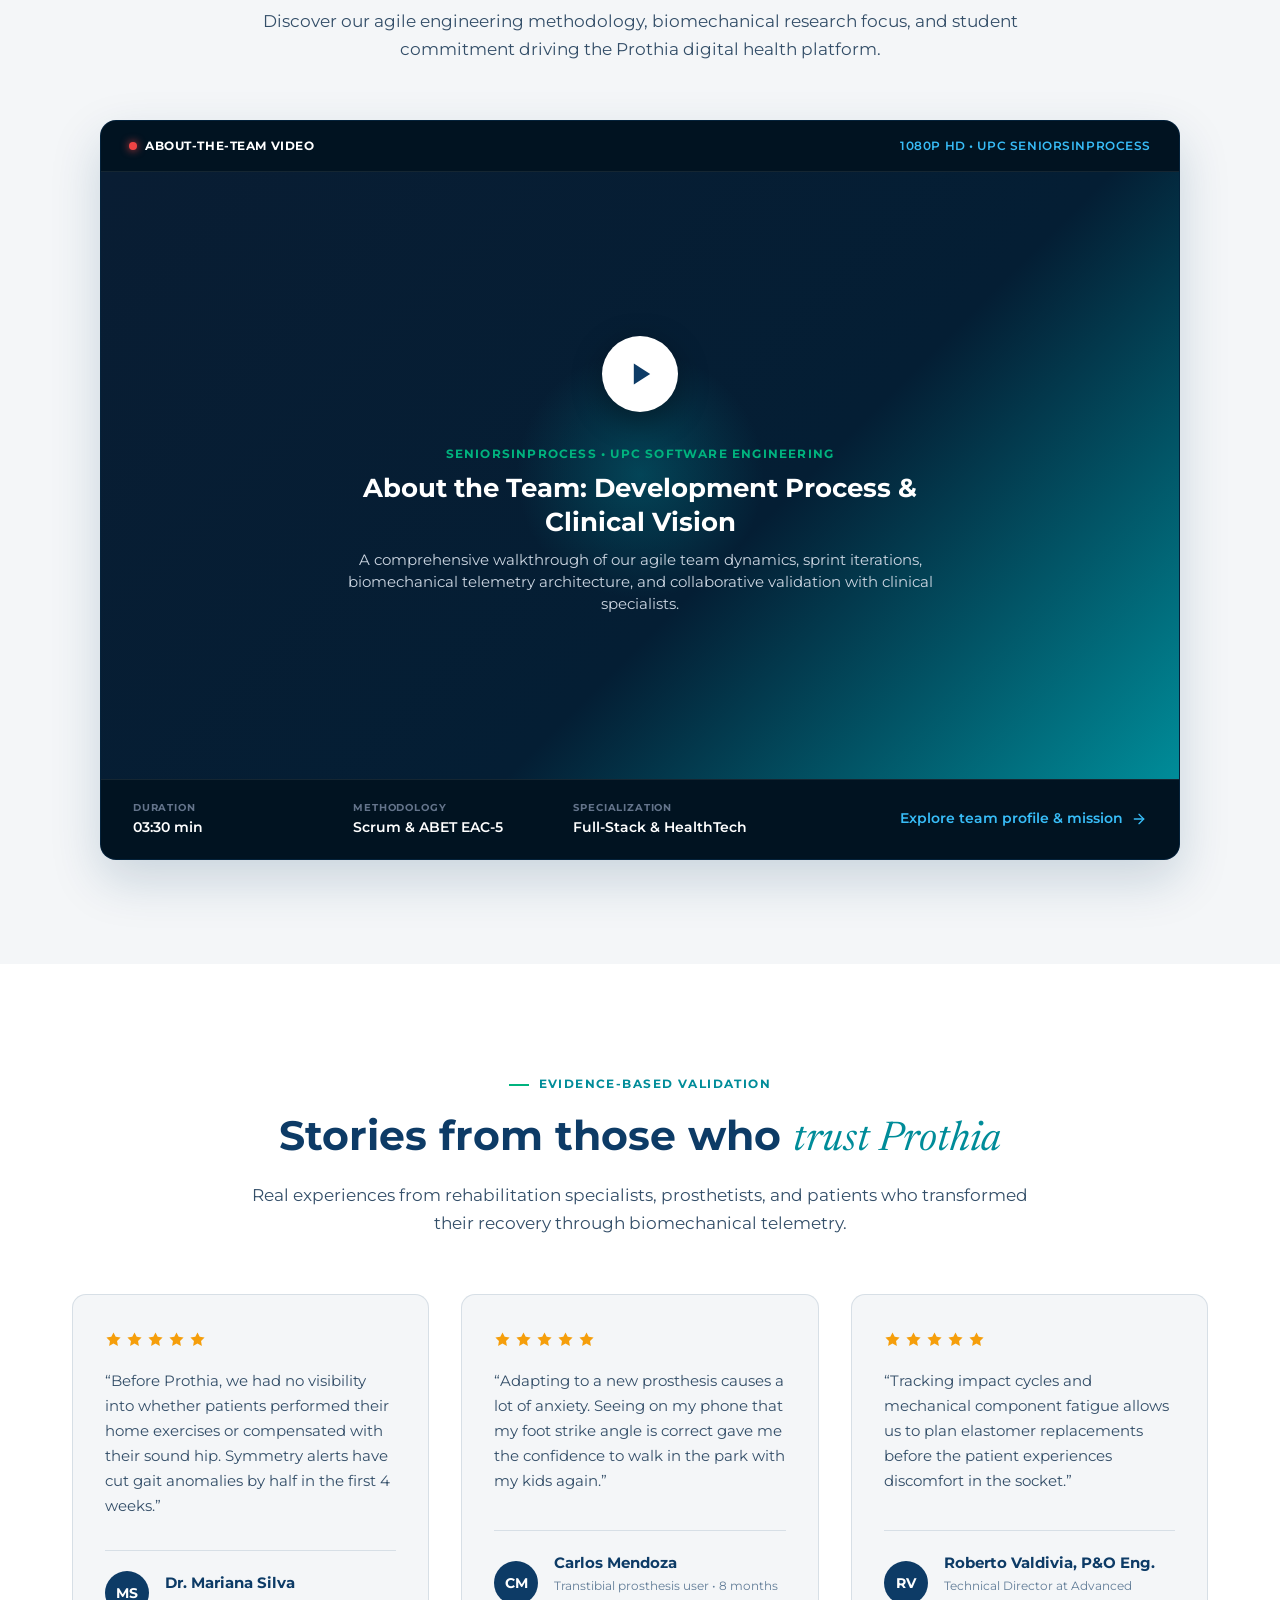
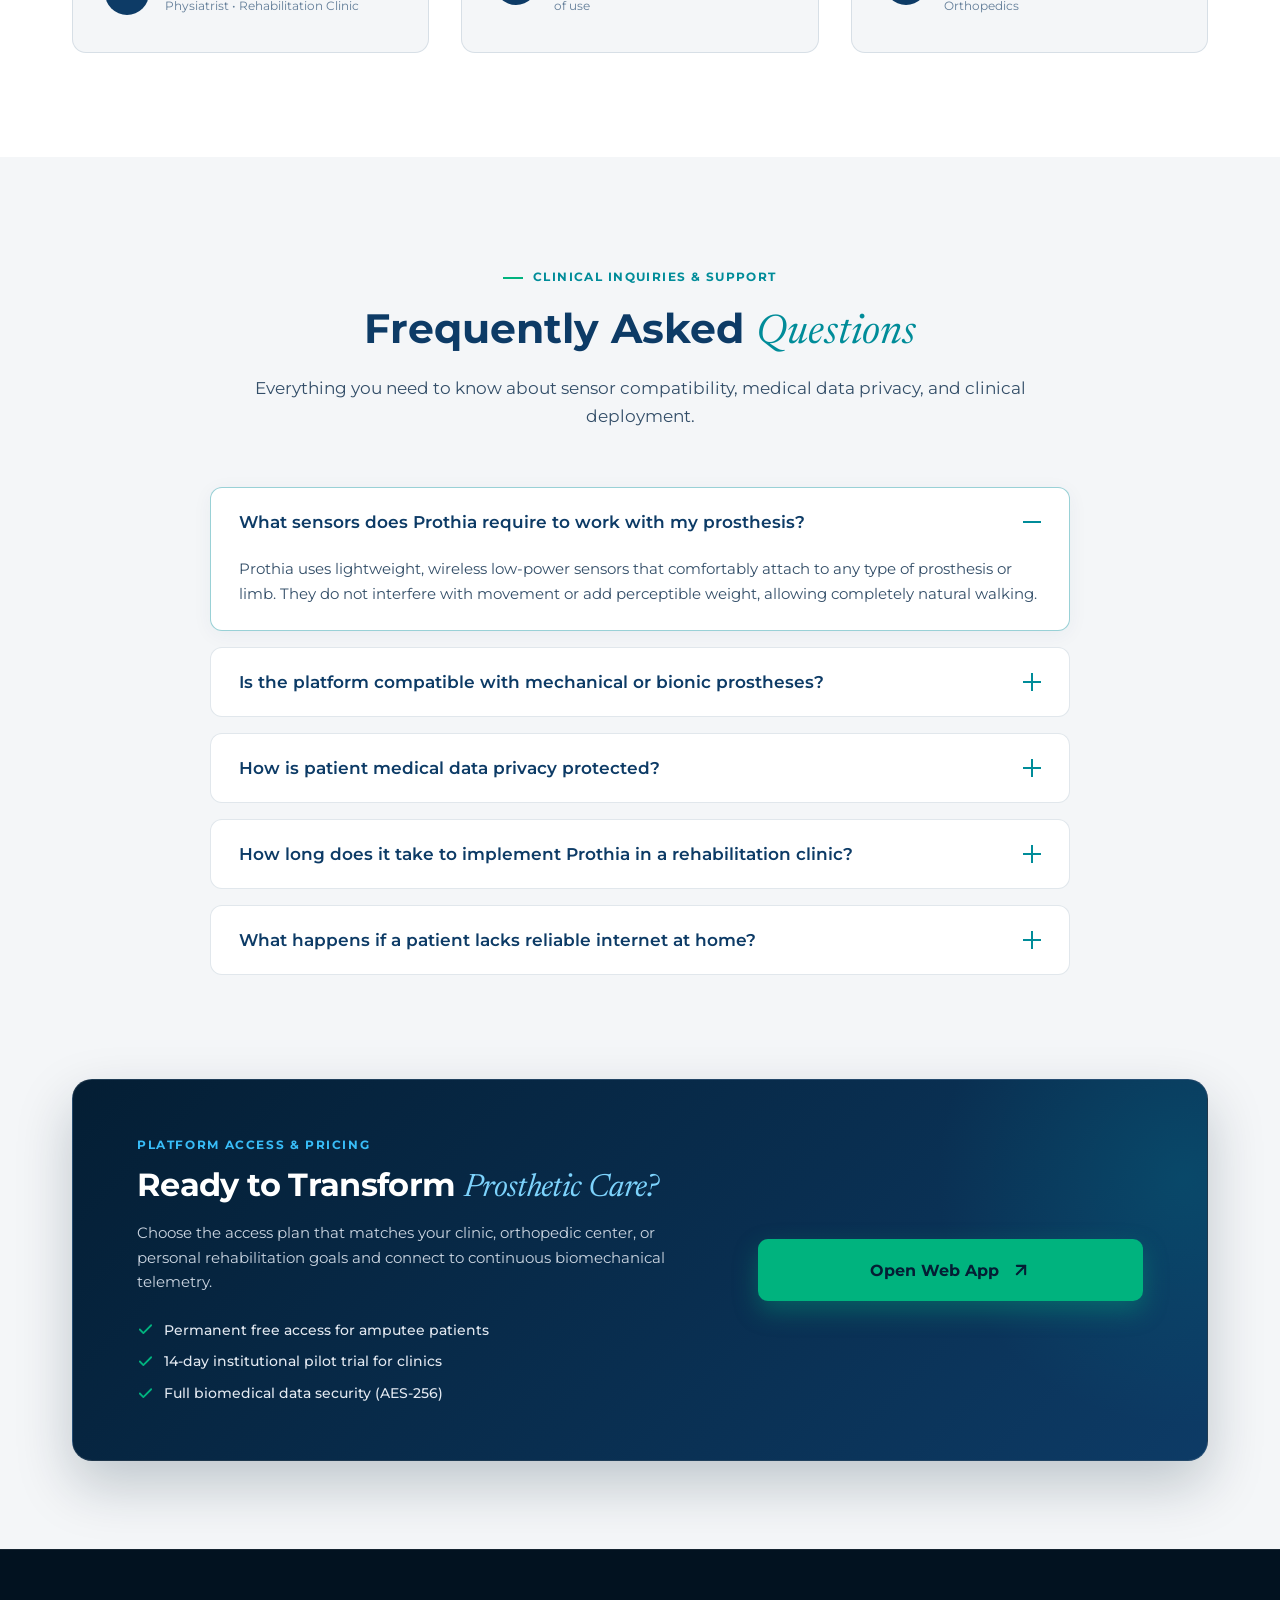
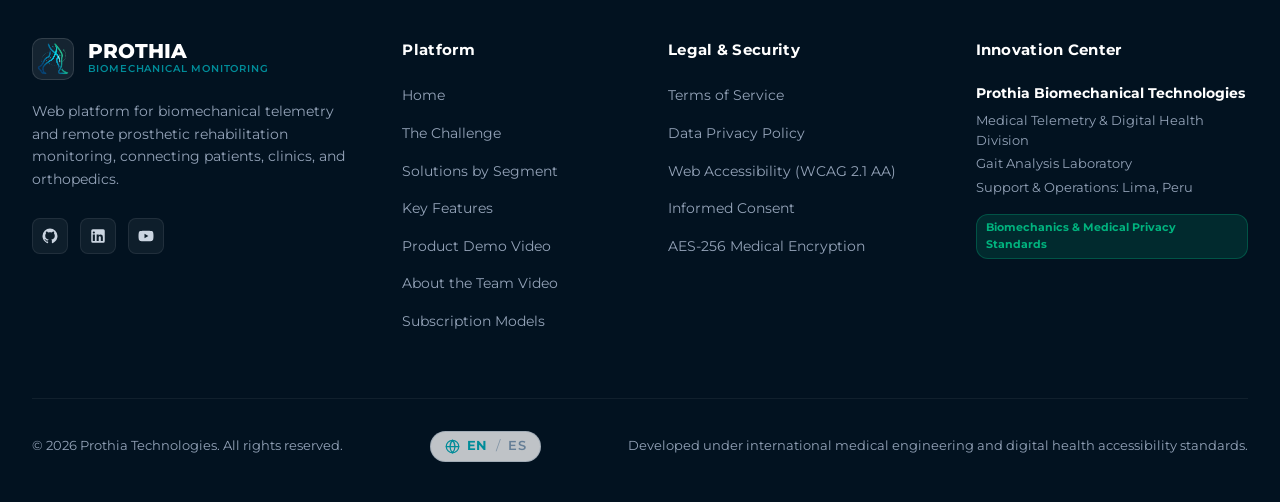
==== commit 10f64988: "feat(footer): add language toggle button in footer bottom bar" ====
--- a/index.html
+++ b/index.html
@@ -1933,6 +1933,18 @@
         <p class="copyright-text" data-i18n-html="footCopyright">
           &copy; 2026 Prothia Technologies. All rights reserved.
         </p>
+        <div class="footer-lang-wrap">
+          <button class="lang-selector-btn lang-selector-footer" id="footerLangToggleBtn" aria-label="Switch language to Spanish" type="button">
+            <svg viewBox="0 0 24 24" fill="none" stroke="currentColor" stroke-width="2" stroke-linecap="round" stroke-linejoin="round" aria-hidden="true">
+              <circle cx="12" cy="12" r="10"></circle>
+              <line x1="2" y1="12" x2="22" y2="12"></line>
+              <path d="M12 2a15.3 15.3 0 0 1 4 10 15.3 15.3 0 0 1-4 10 15.3 15.3 0 0 1-4-10 15.3 15.3 0 0 1 4-10z"></path>
+            </svg>
+            <span class="lang-badge lang-en active">EN</span>
+            <span class="lang-divider">/</span>
+            <span class="lang-badge lang-es">ES</span>
+          </button>
+        </div>
         <p class="compliance-attribution" data-i18n="footCompliance">
           Developed under international medical engineering and digital health accessibility standards.
         </p>
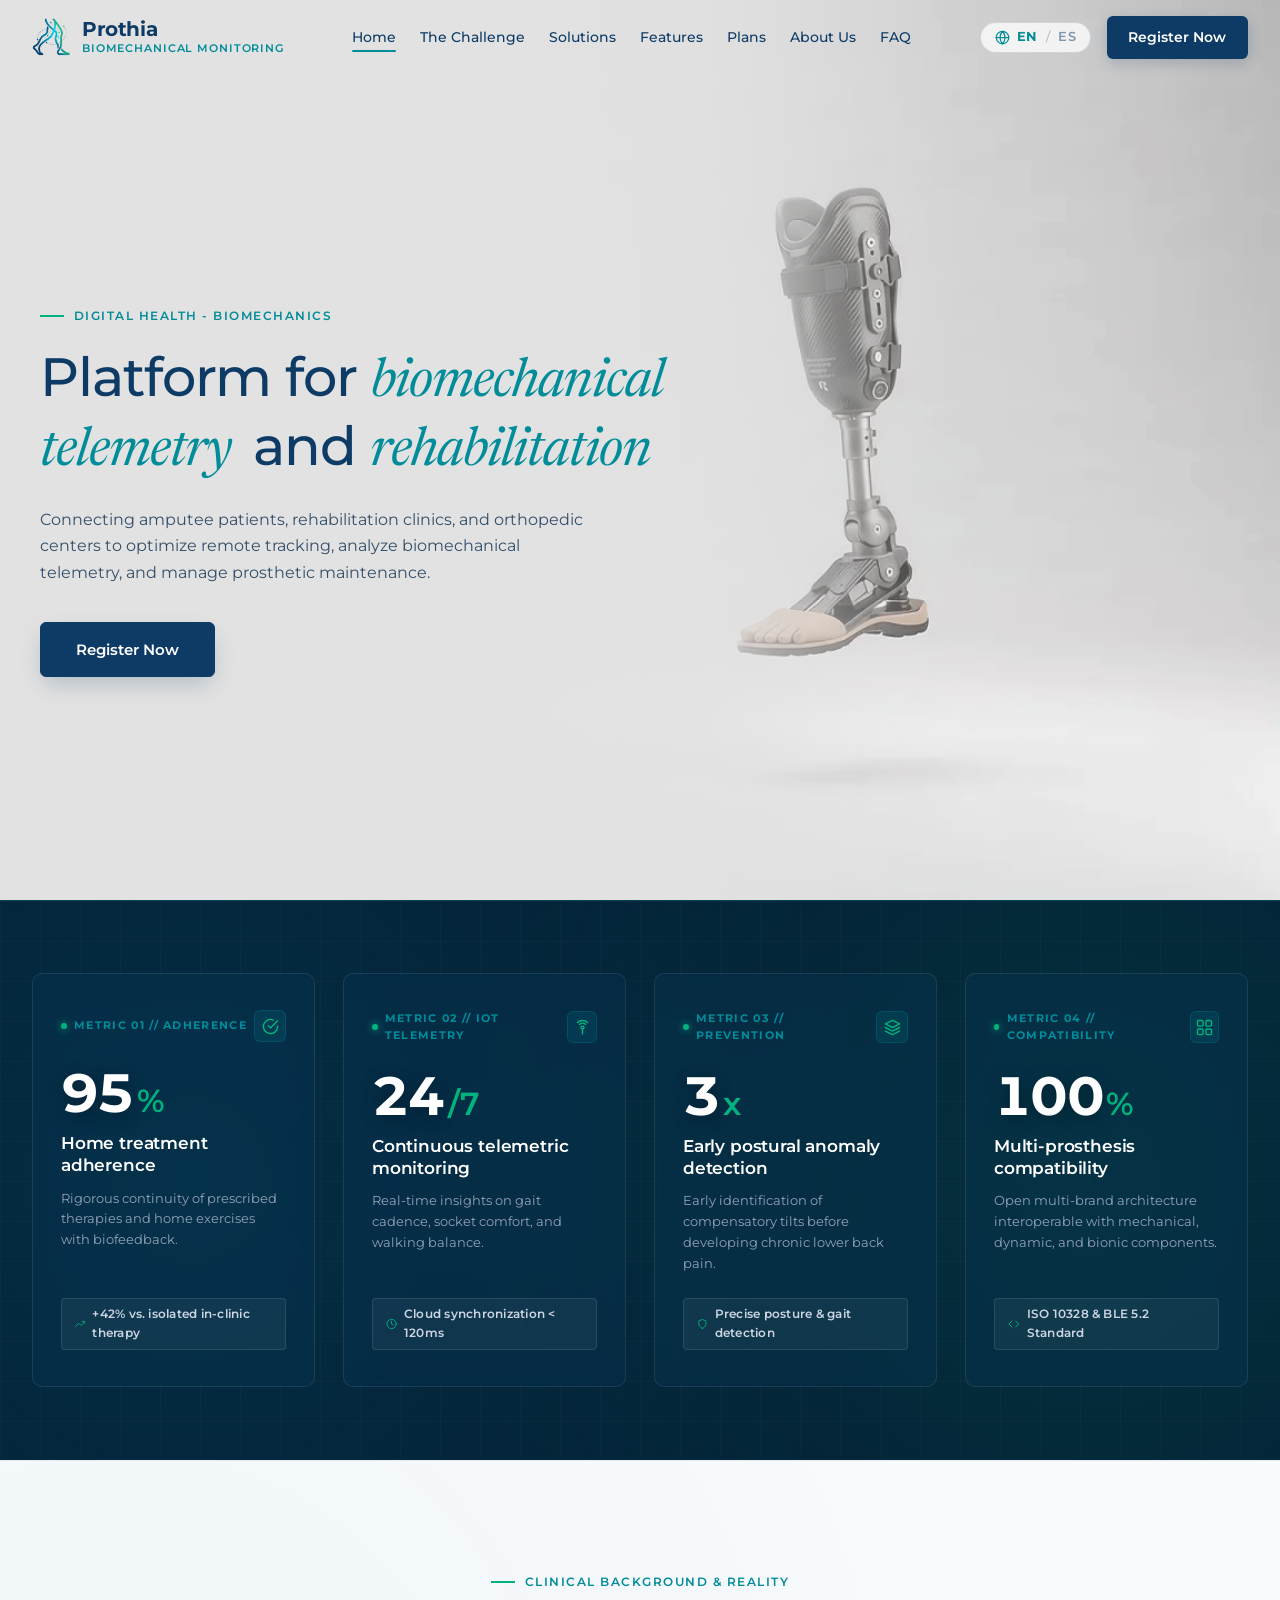
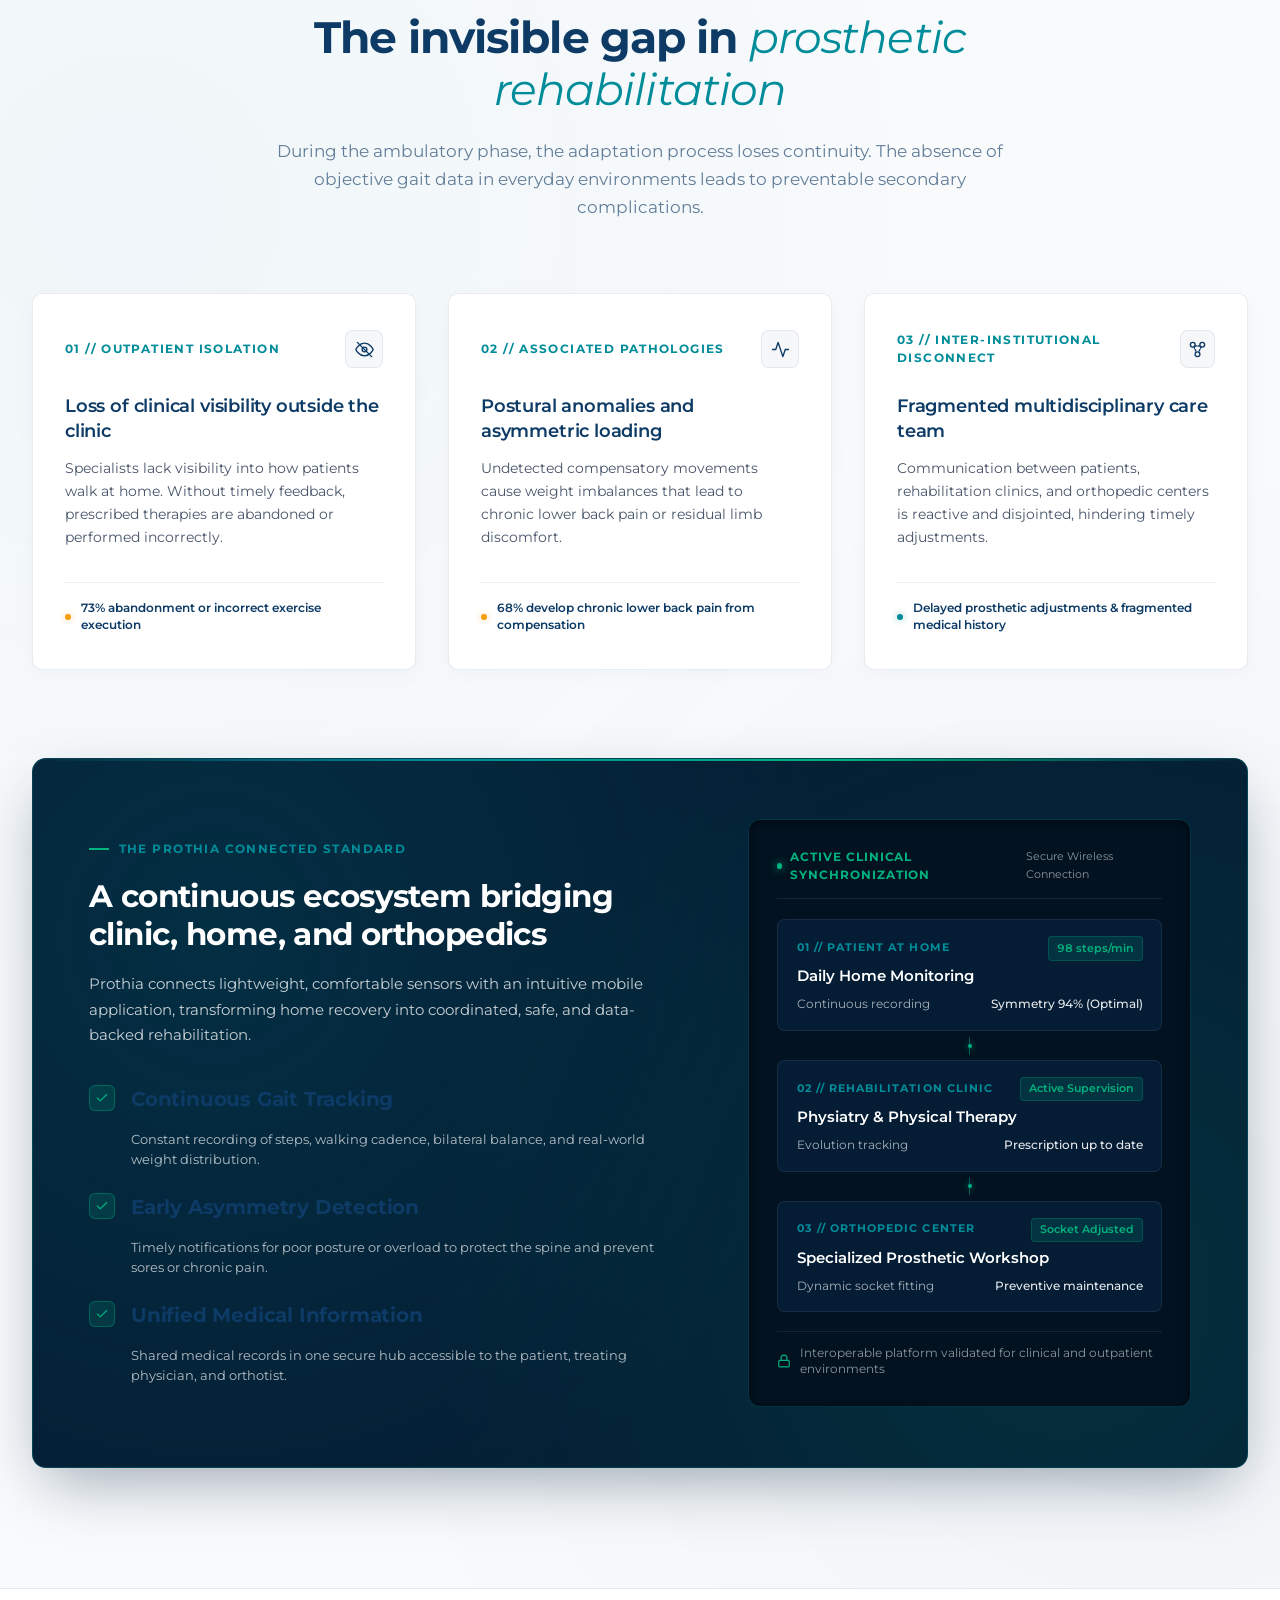
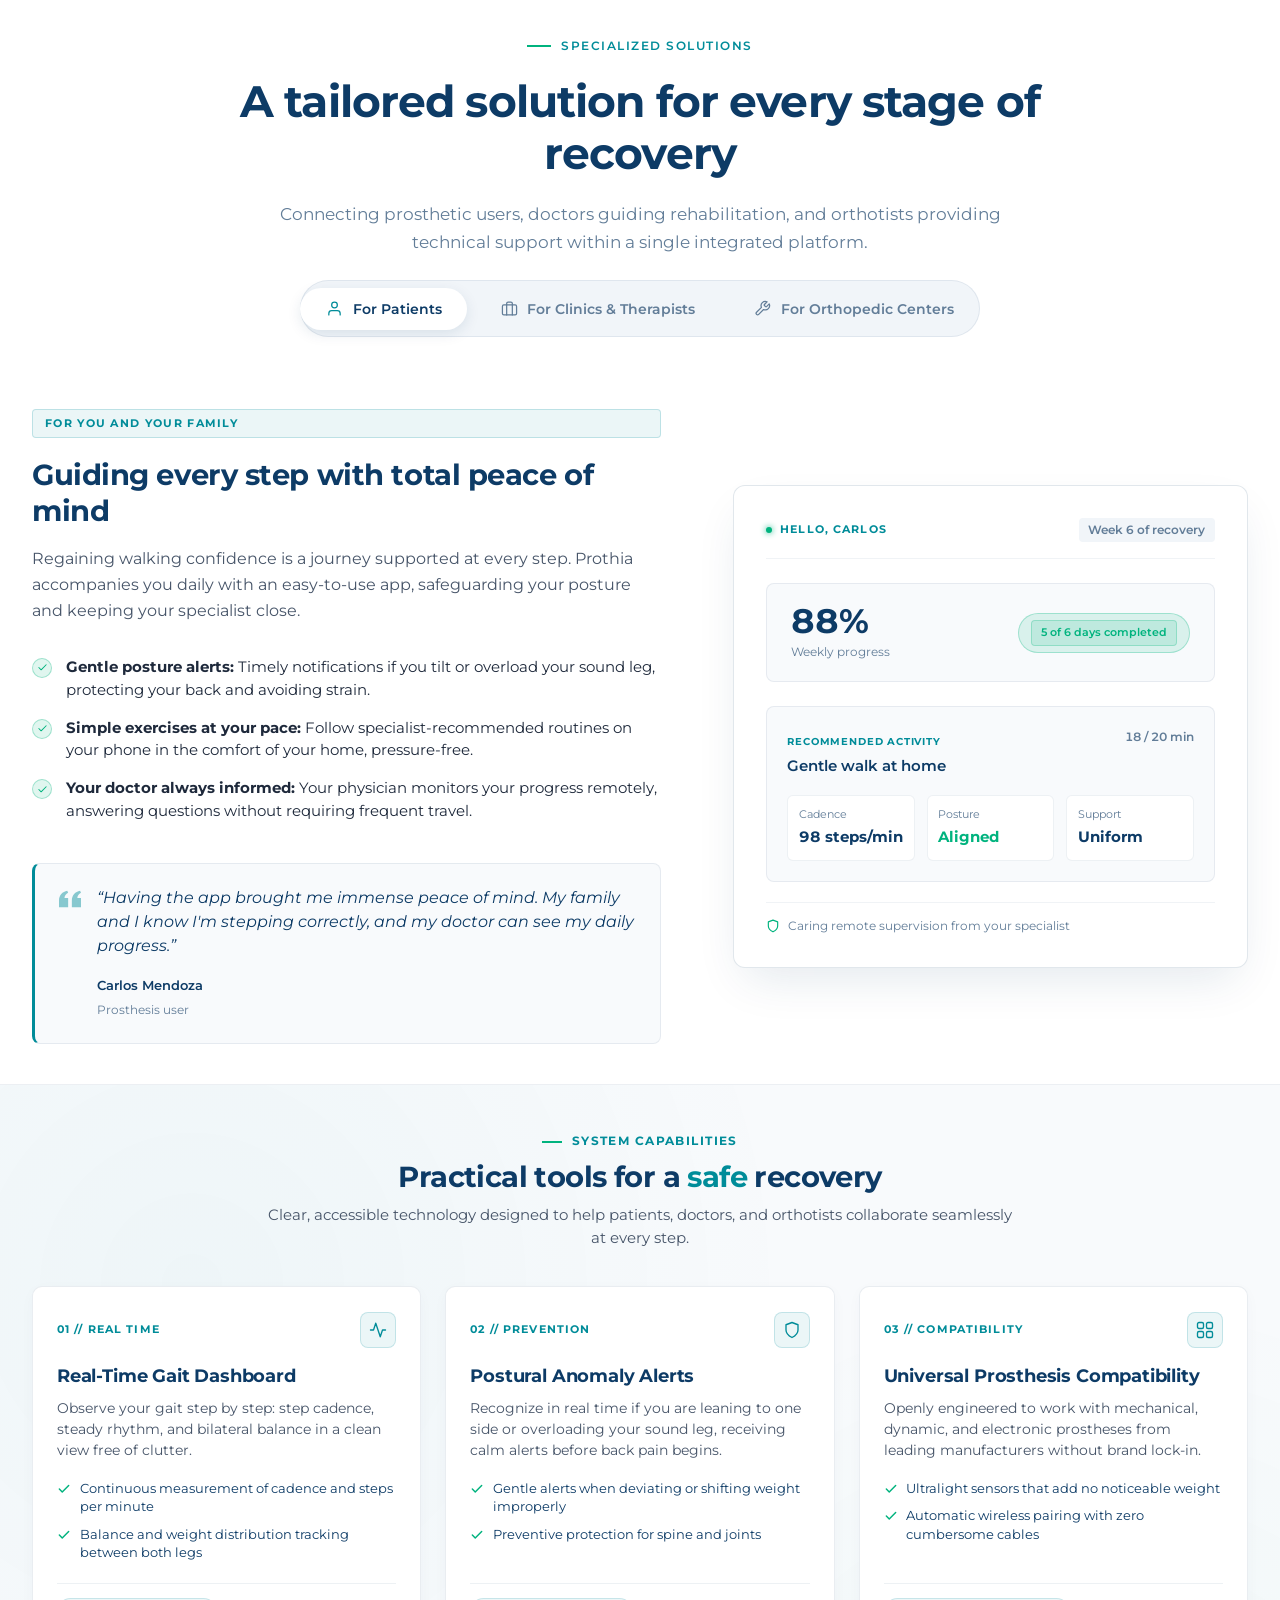
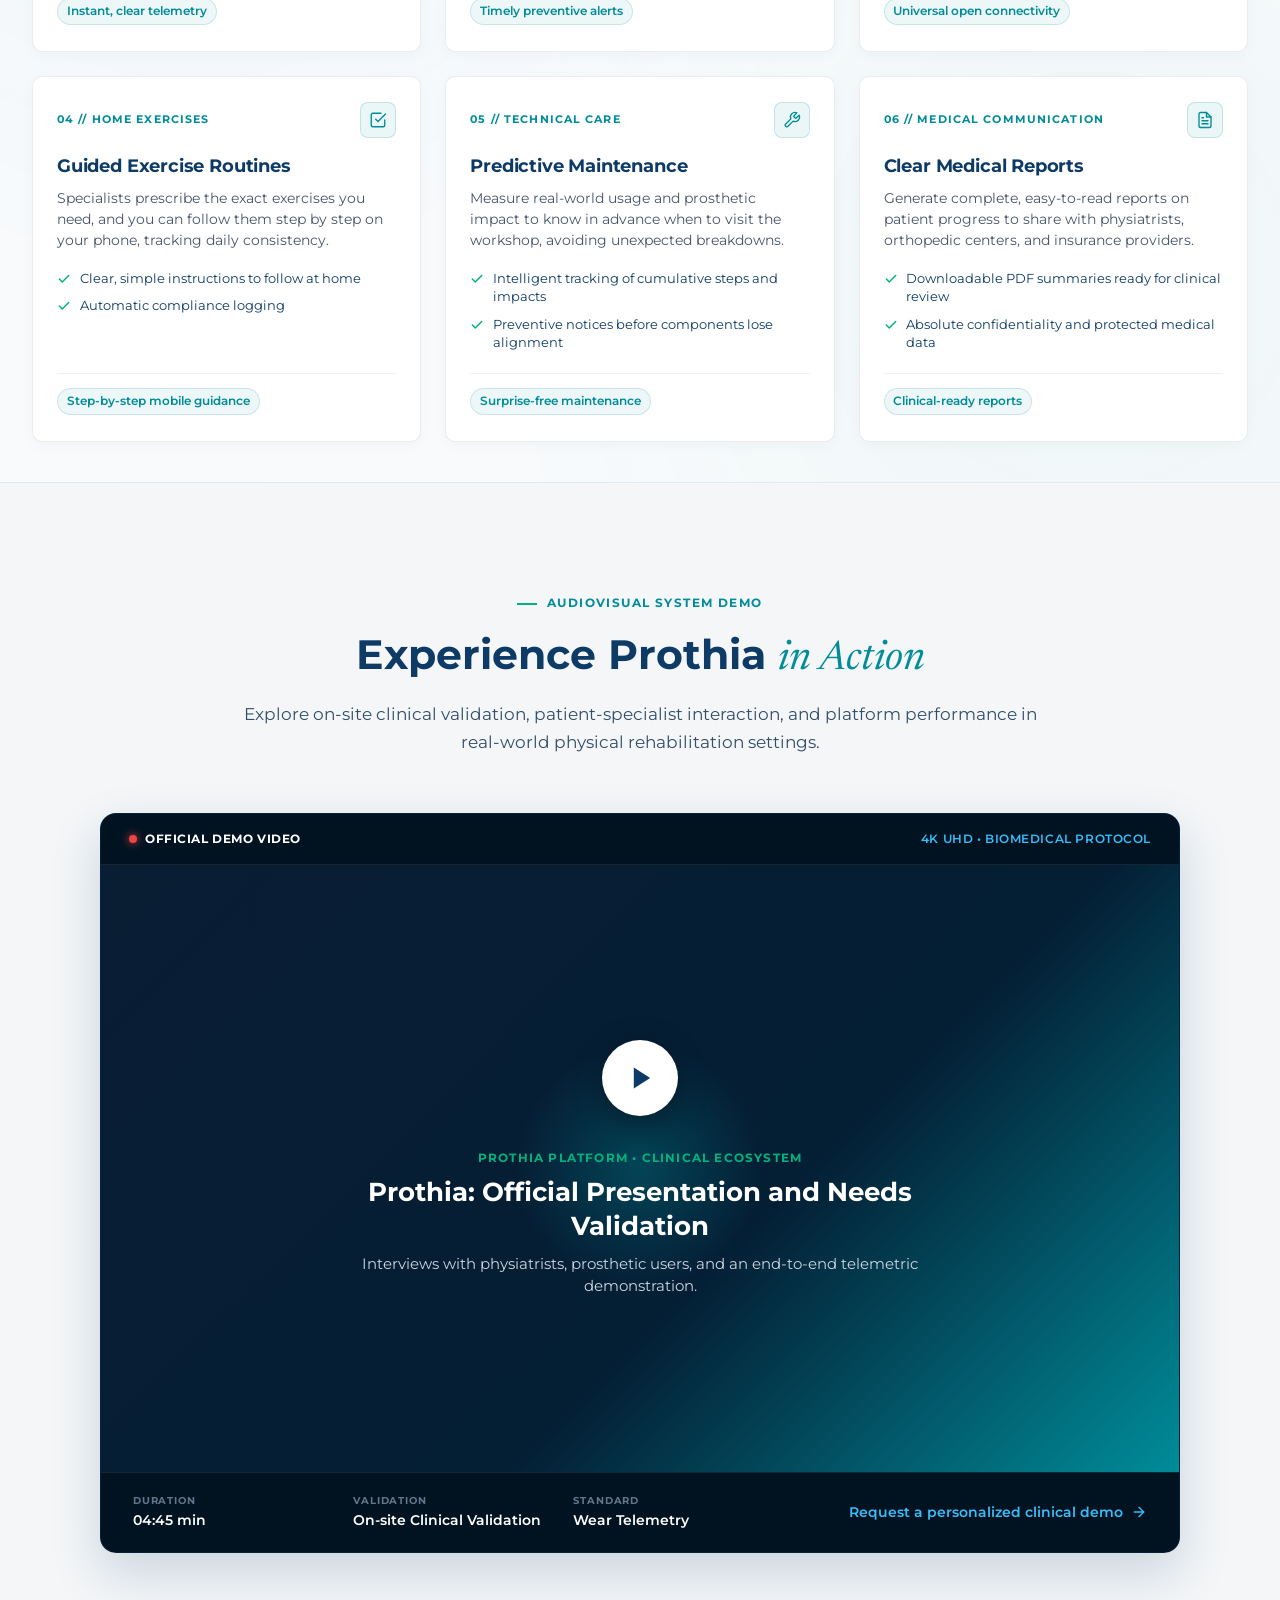
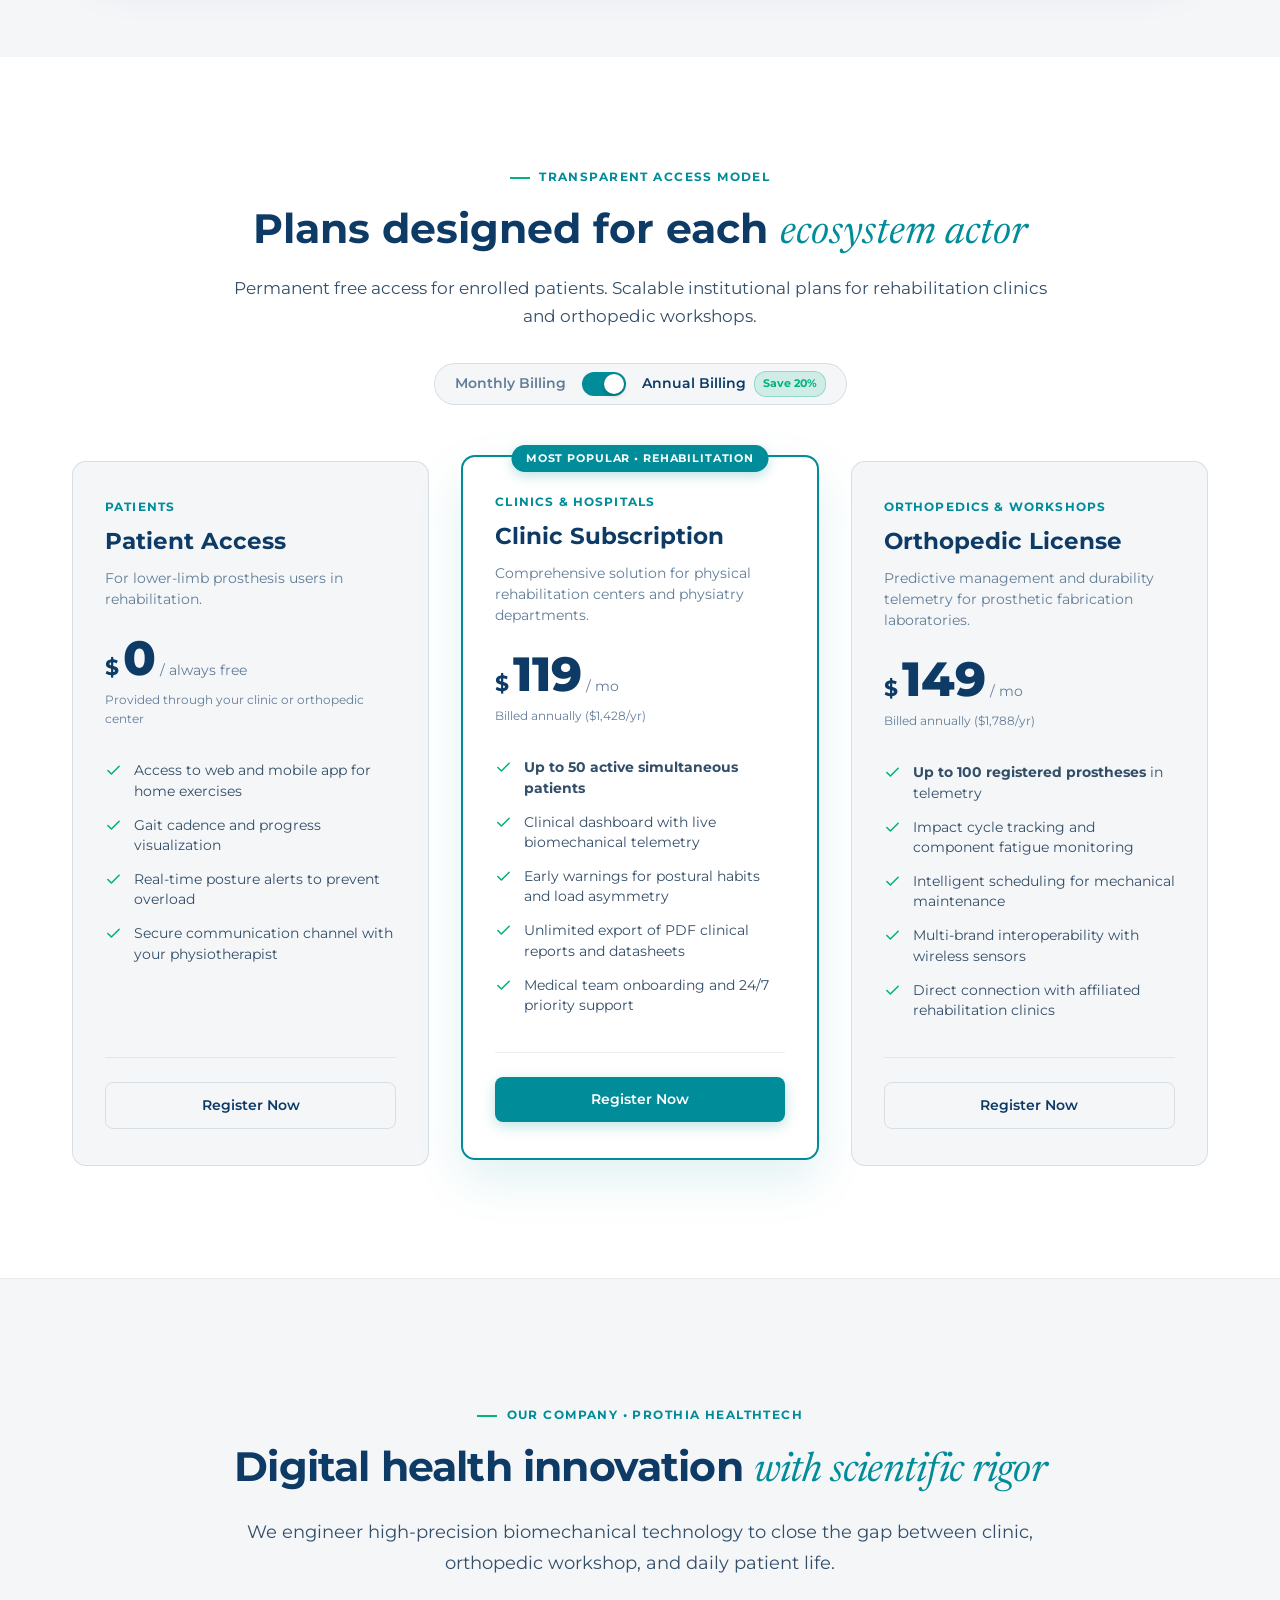
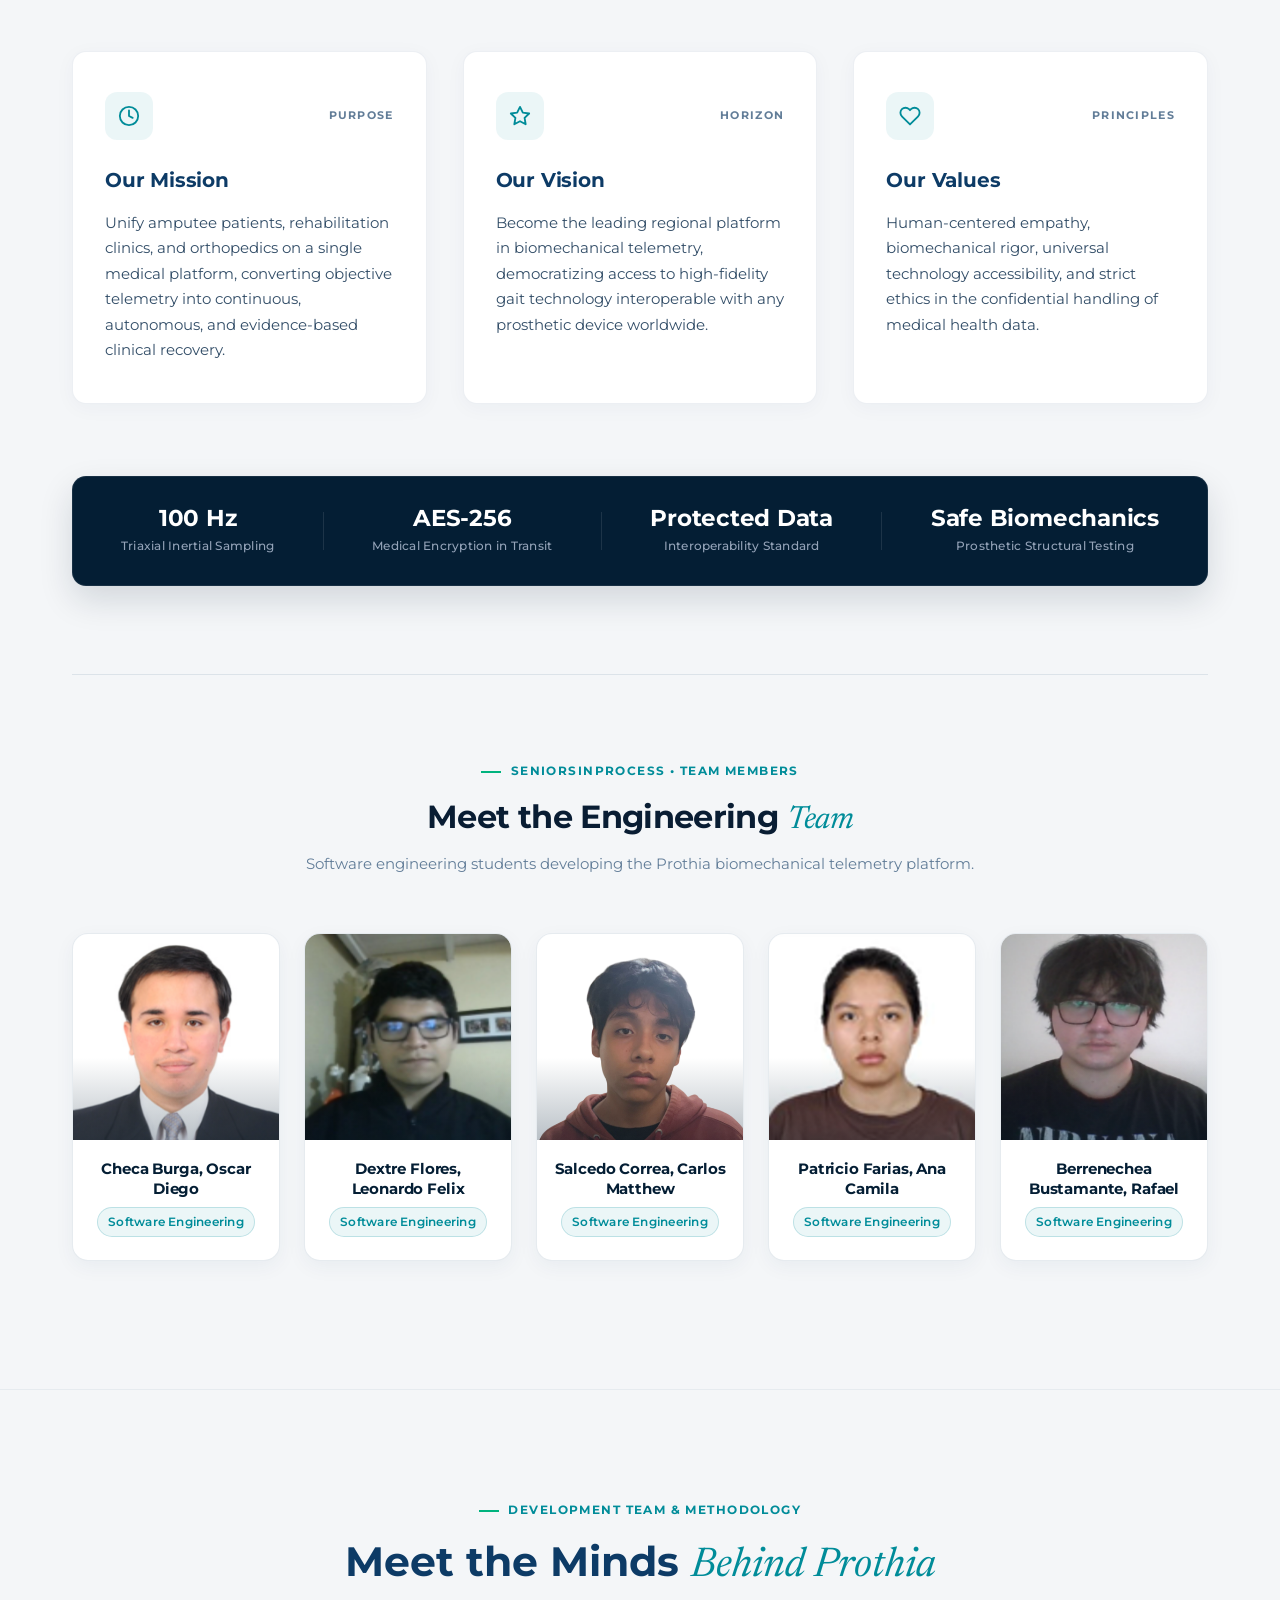
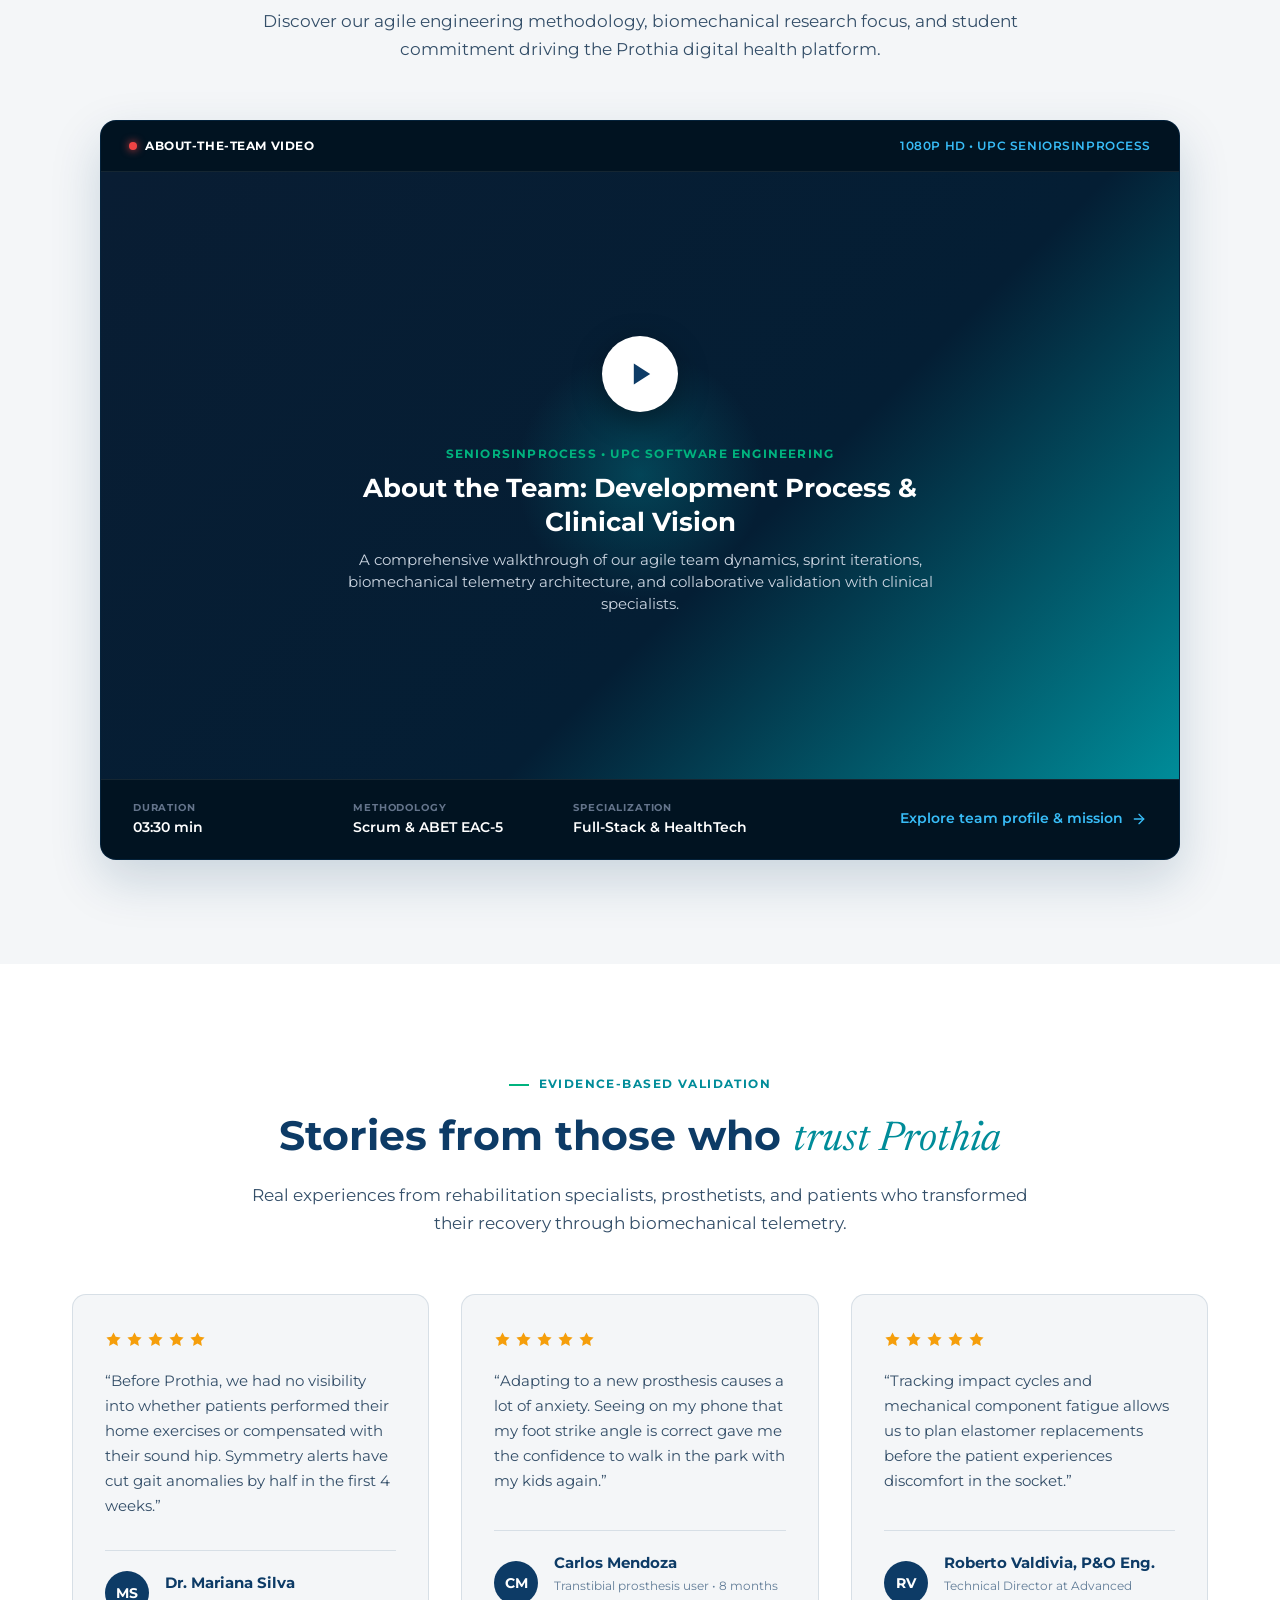
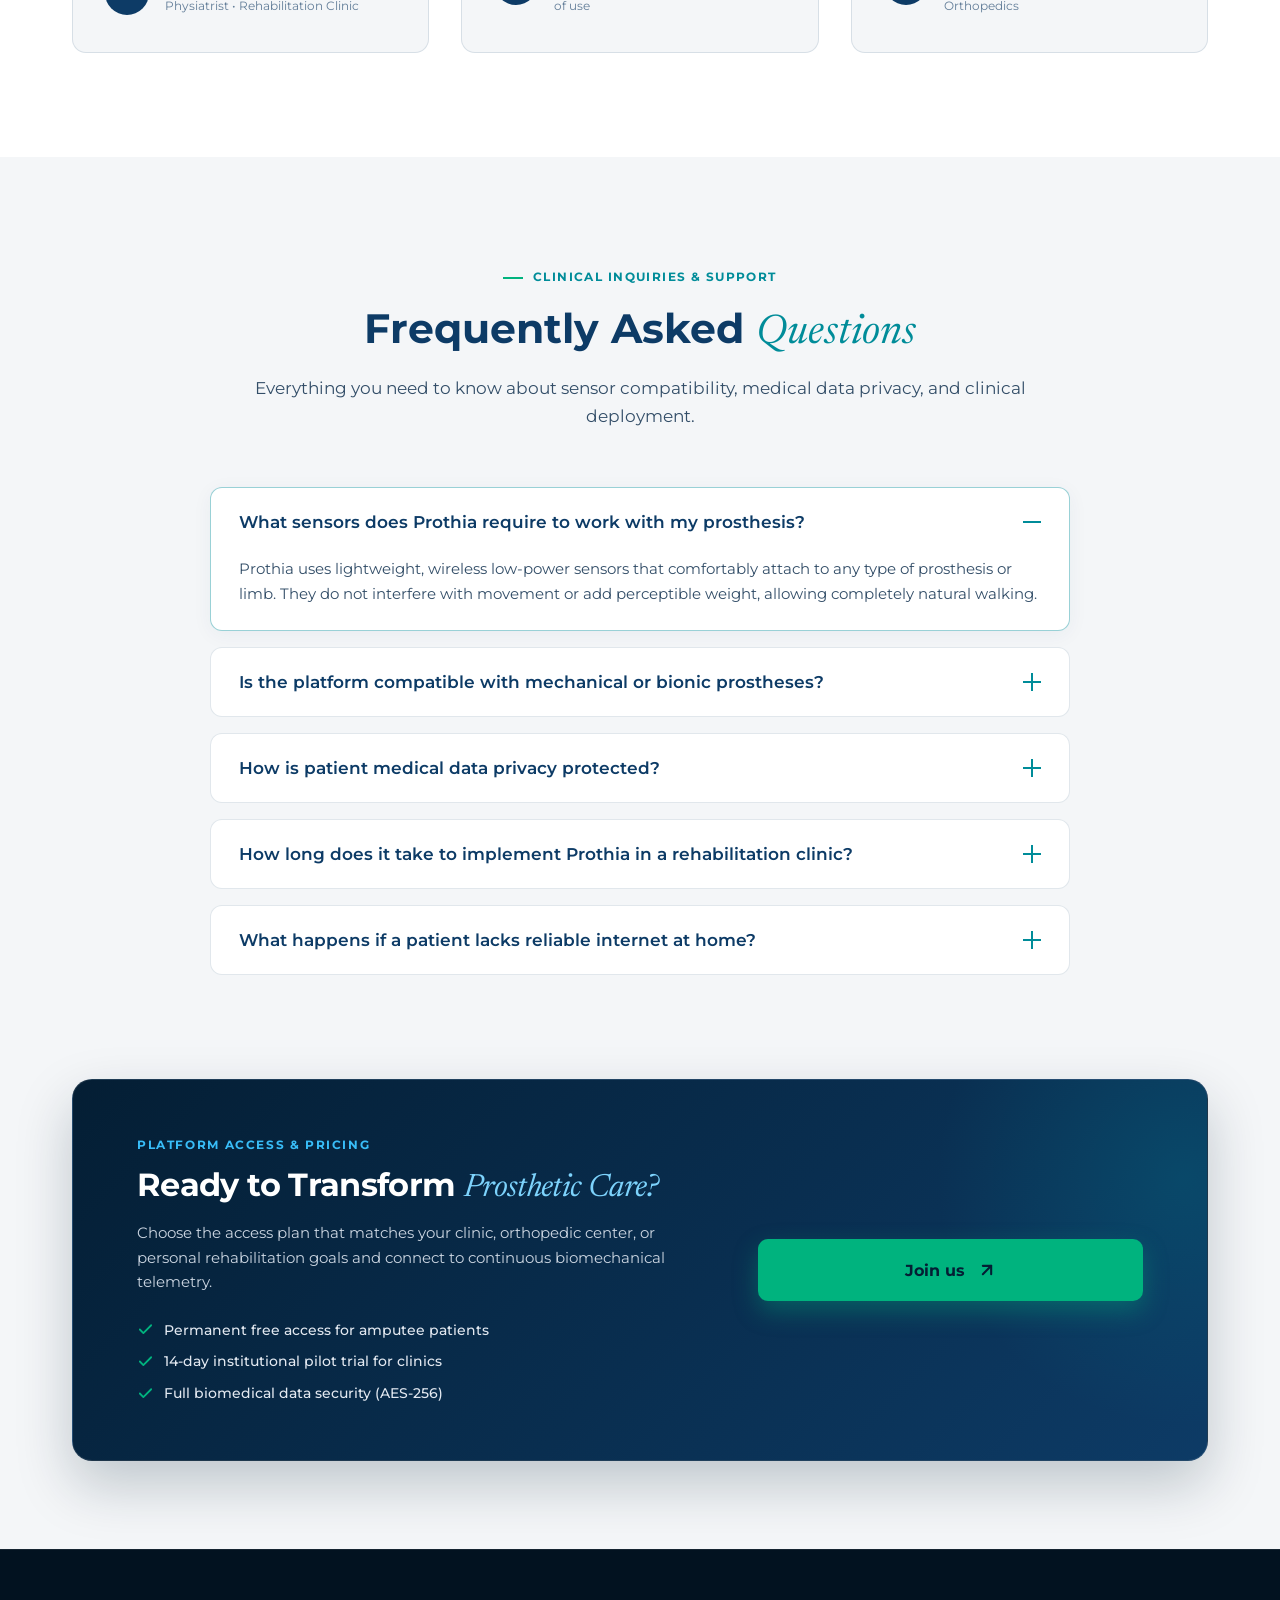
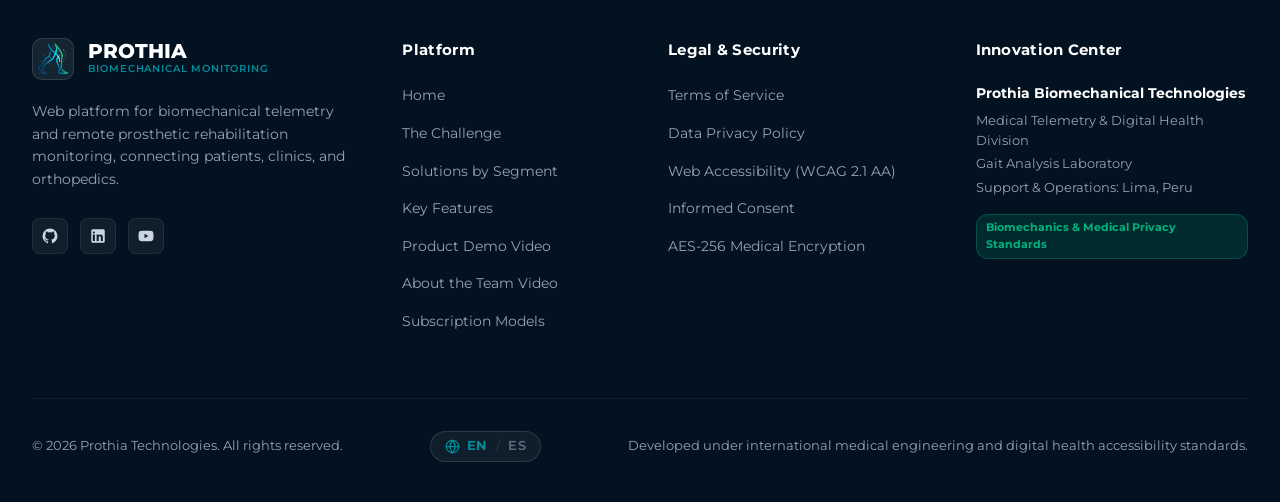
==== commit c87010e8: "feat(translation): update call to action" ====
--- a/index.html
+++ b/index.html
@@ -1848,7 +1848,7 @@
 
         <div class="cta-banner-actions-col">
           <a href="https://prothia-web-app-7003f.web.app/" class="btn-cta-planes btn-register-action">
-            <span data-i18n="ctaBannerBtn">Open Web App</span>
+            <span data-i18n="ctaBannerBtn">Join us</span>
             <svg viewBox="0 0 24 24" fill="none" stroke="currentColor" stroke-width="2.5" stroke-linecap="round" stroke-linejoin="round" aria-hidden="true">
               <line x1="7" y1="17" x2="17" y2="7"></line>
               <polyline points="7 7 17 7 17 17"></polyline>
--- a/css/styles.css
+++ b/css/styles.css
@@ -3773,6 +3773,41 @@
   gap: 1rem;
 }
 
+.footer-lang-wrap {
+  display: flex;
+  align-items: center;
+  justify-content: center;
+}
+
+.lang-selector-btn.lang-selector-footer {
+  background: rgba(255, 255, 255, 0.05);
+  border: 1px solid rgba(255, 255, 255, 0.12);
+  color: #CBD5E1;
+  padding: 0.45rem 0.85rem;
+}
+
+.lang-selector-btn.lang-selector-footer:hover {
+  background: rgba(255, 255, 255, 0.12);
+  border-color: var(--color-teal);
+  color: #FFFFFF;
+  box-shadow: 0 2px 10px rgba(45, 212, 191, 0.2);
+}
+
+.lang-selector-btn.lang-selector-footer .lang-badge {
+  color: #94A3B8;
+  opacity: 0.6;
+}
+
+.lang-selector-btn.lang-selector-footer .lang-badge.active {
+  color: var(--color-teal);
+  opacity: 1;
+  font-weight: 700;
+}
+
+.lang-selector-btn.lang-selector-footer .lang-divider {
+  color: rgba(255, 255, 255, 0.3);
+}
+
 .solution-info-col {
   display: flex;
   flex-direction: column;
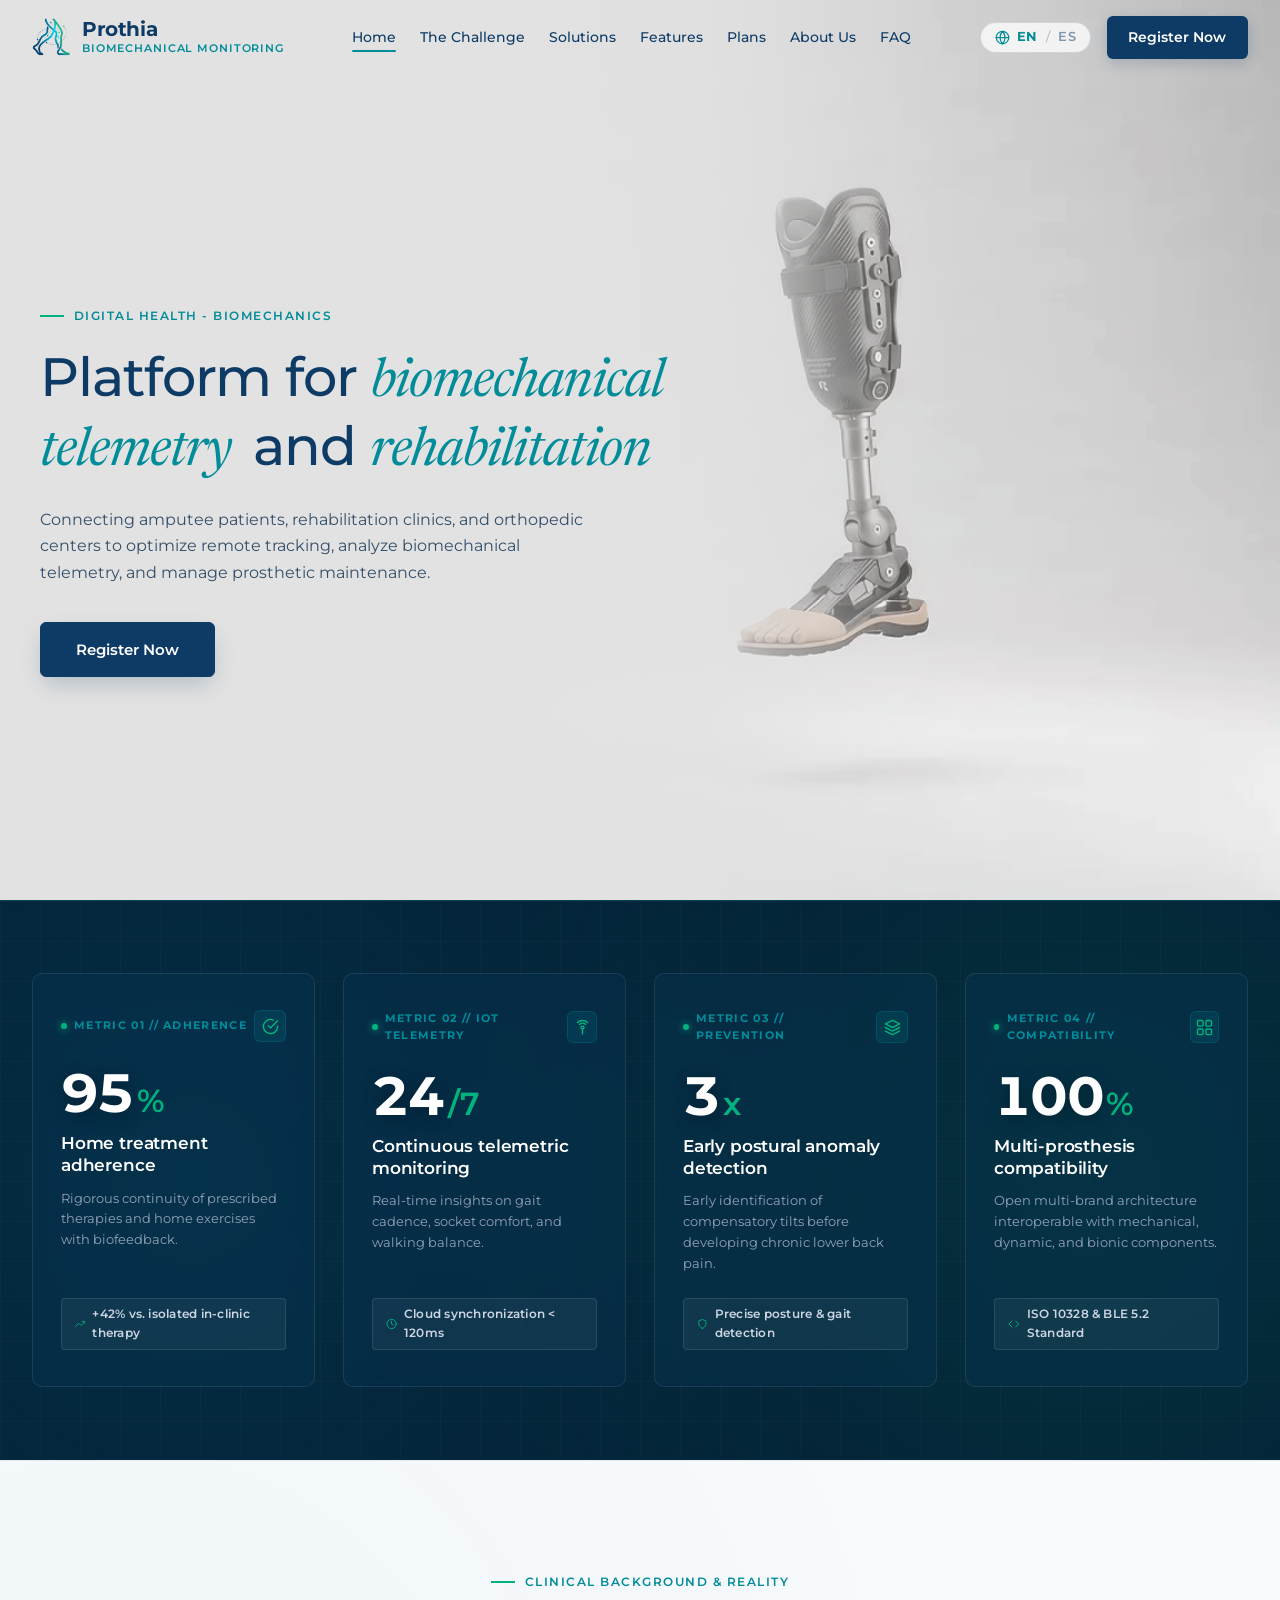
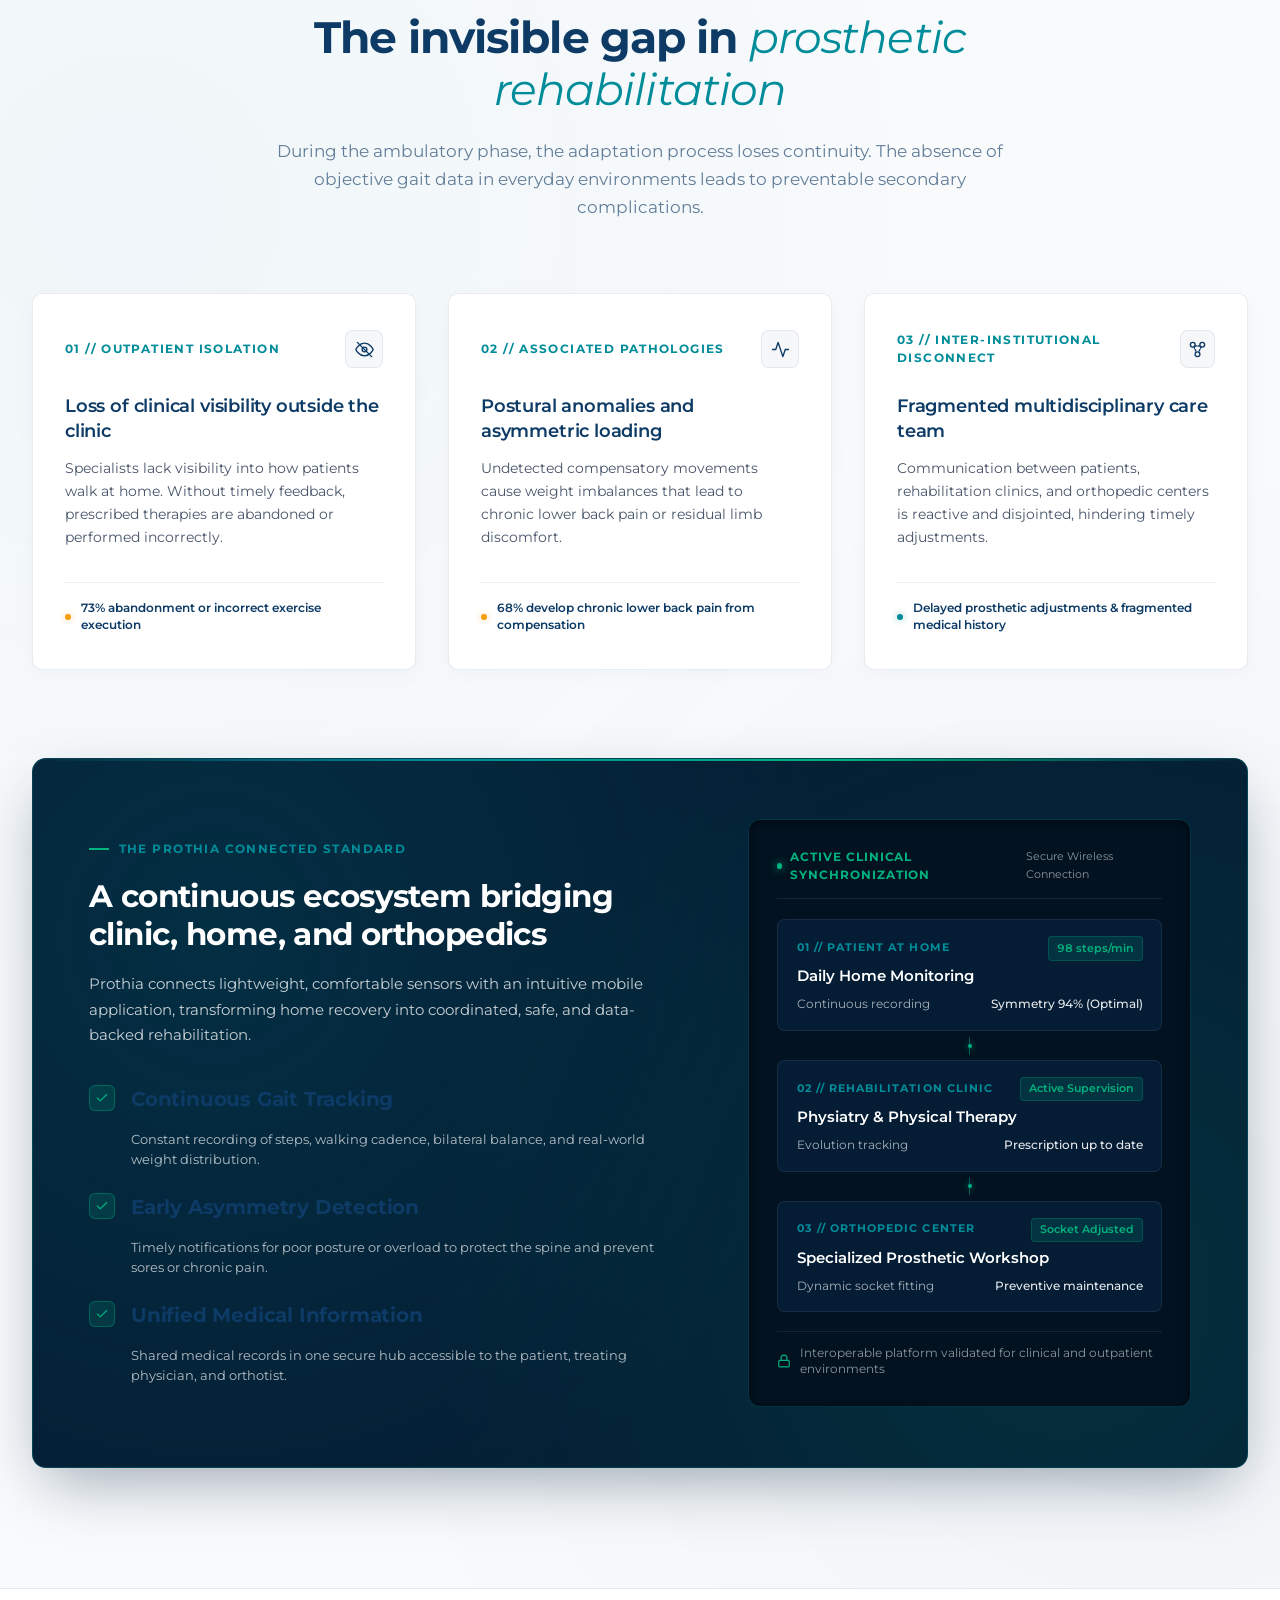
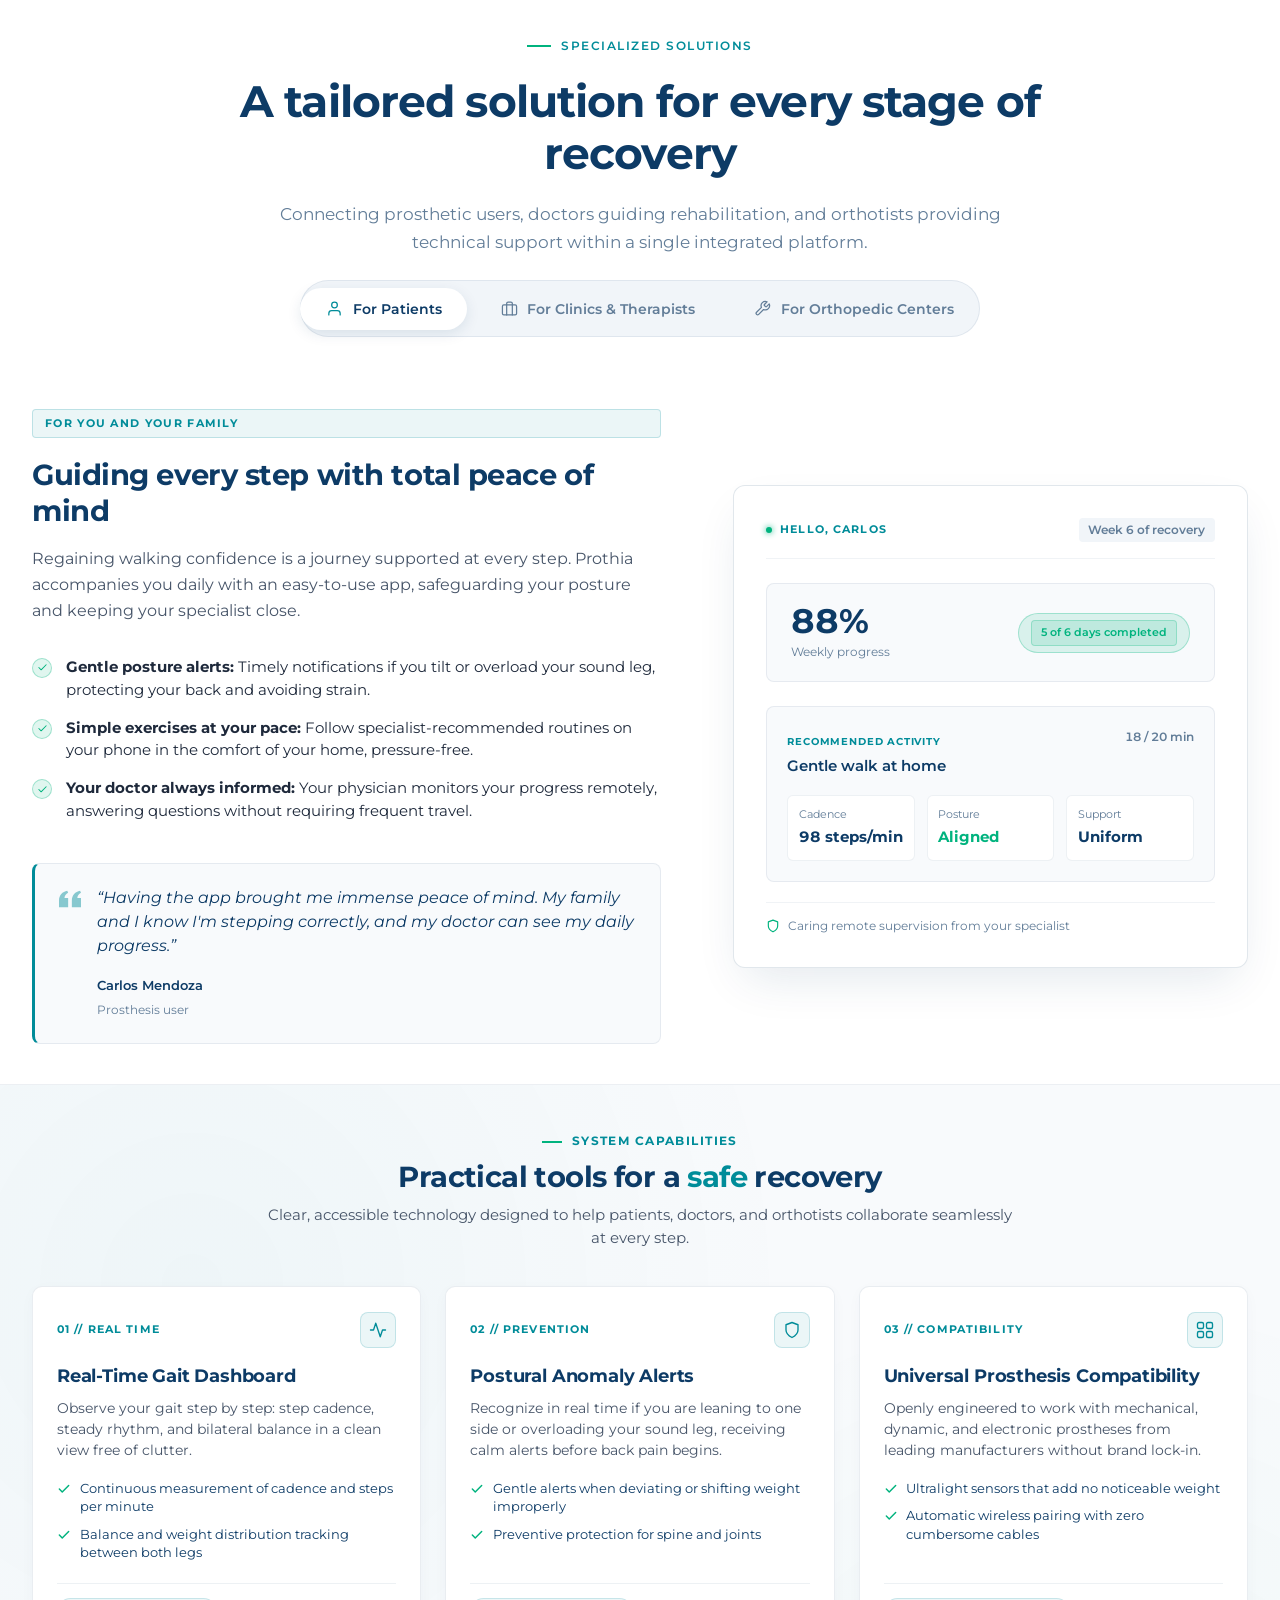
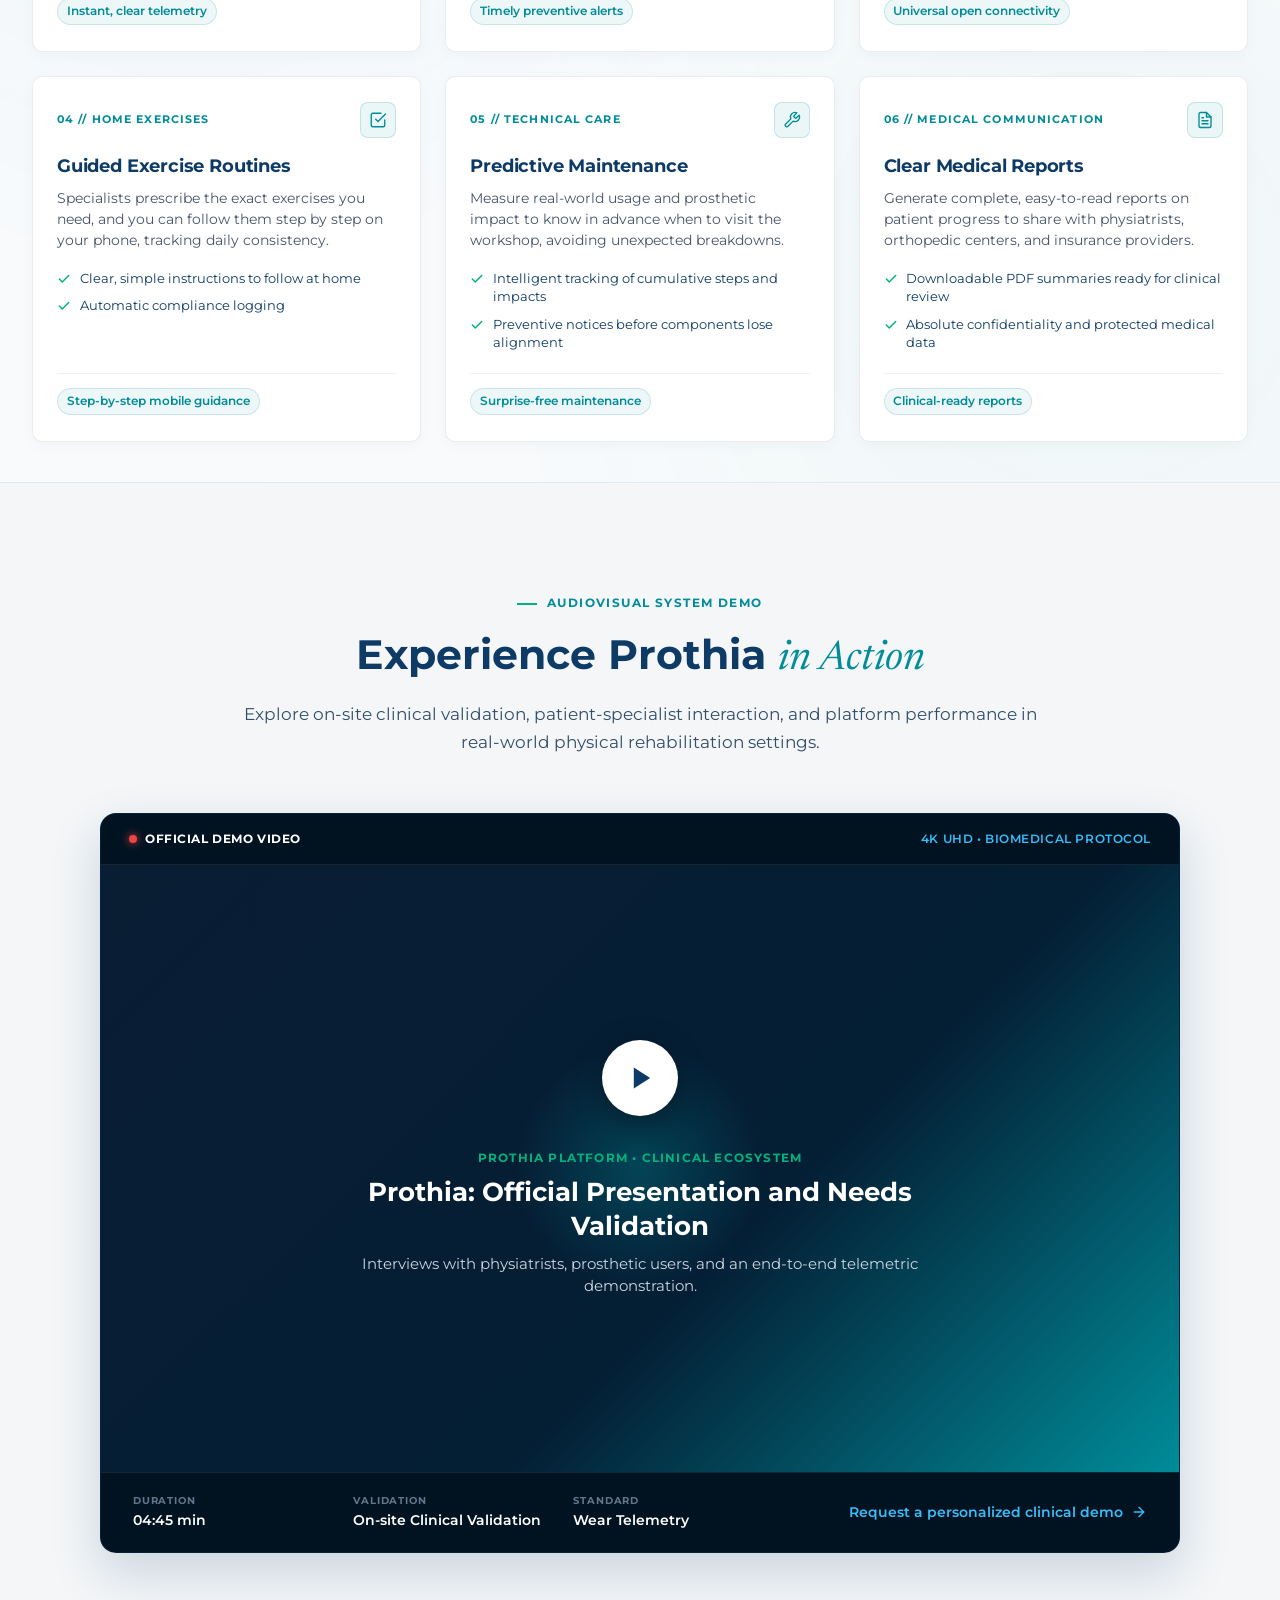
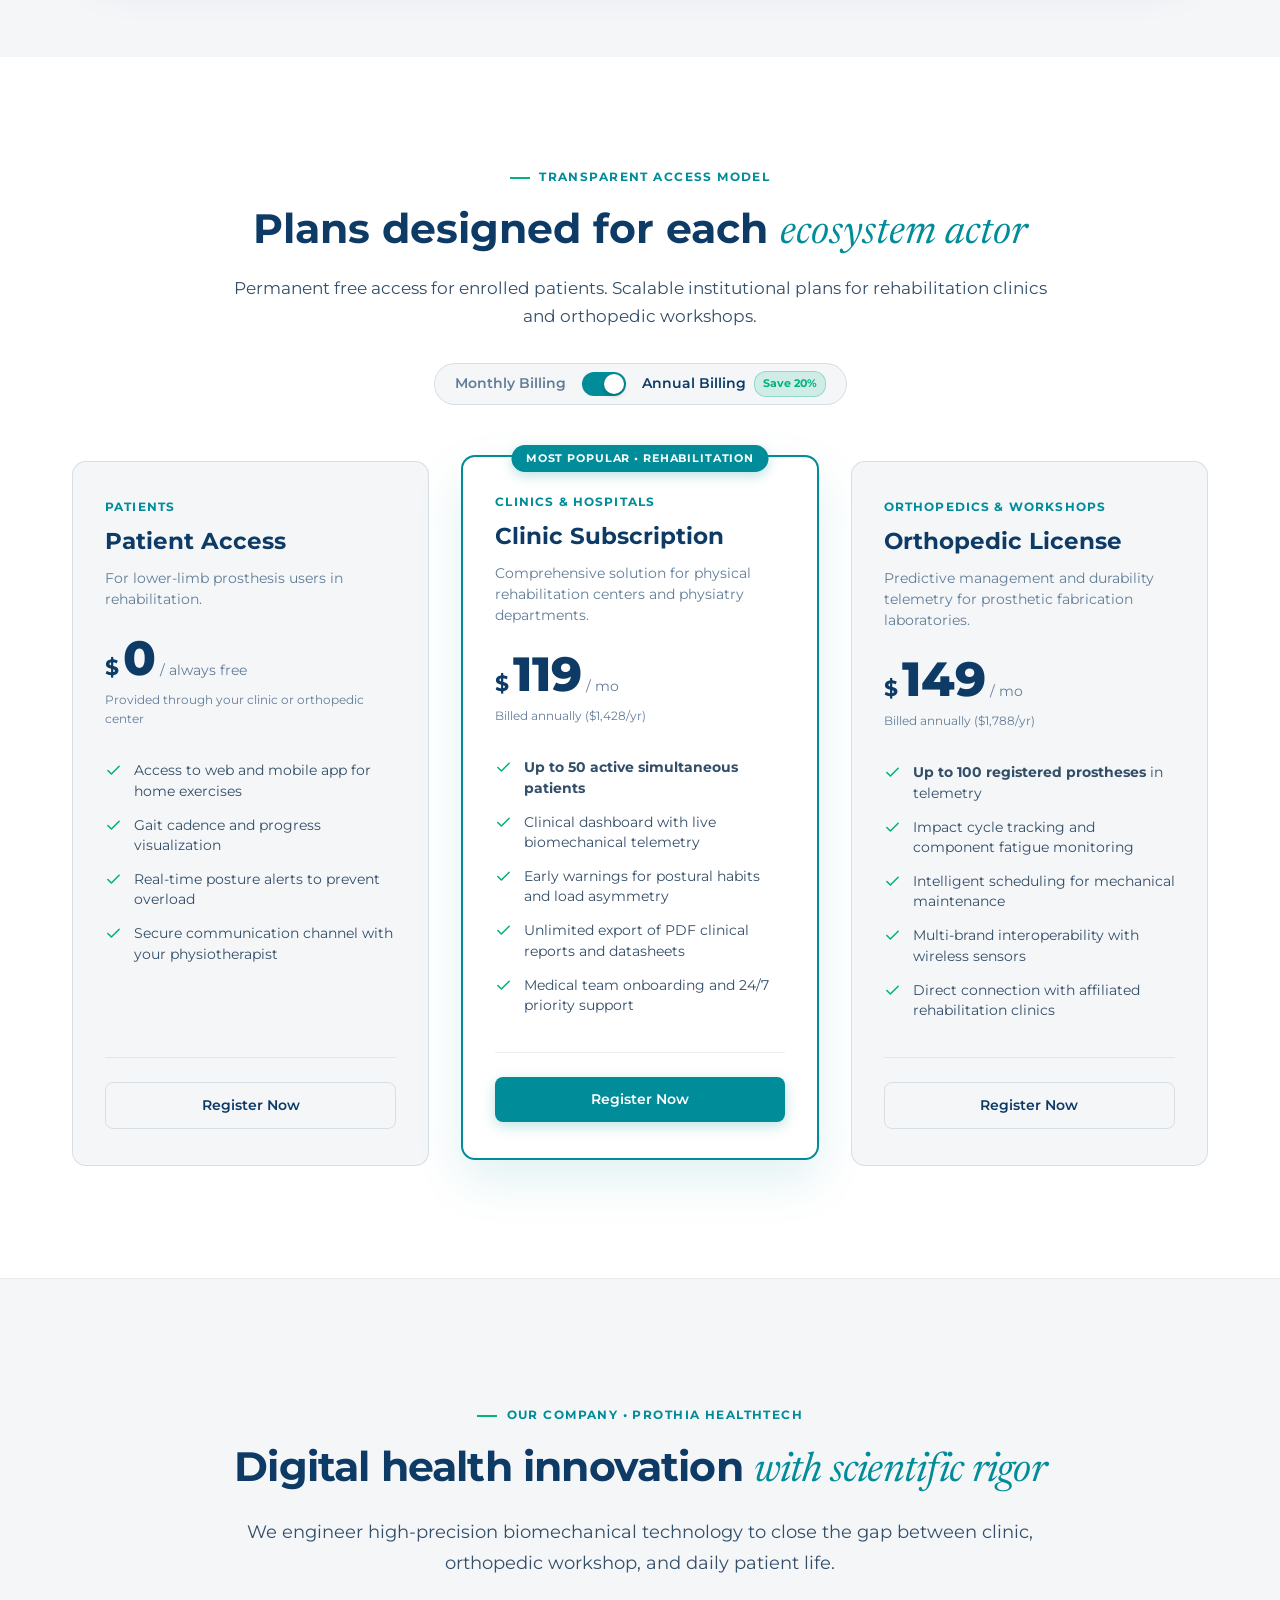
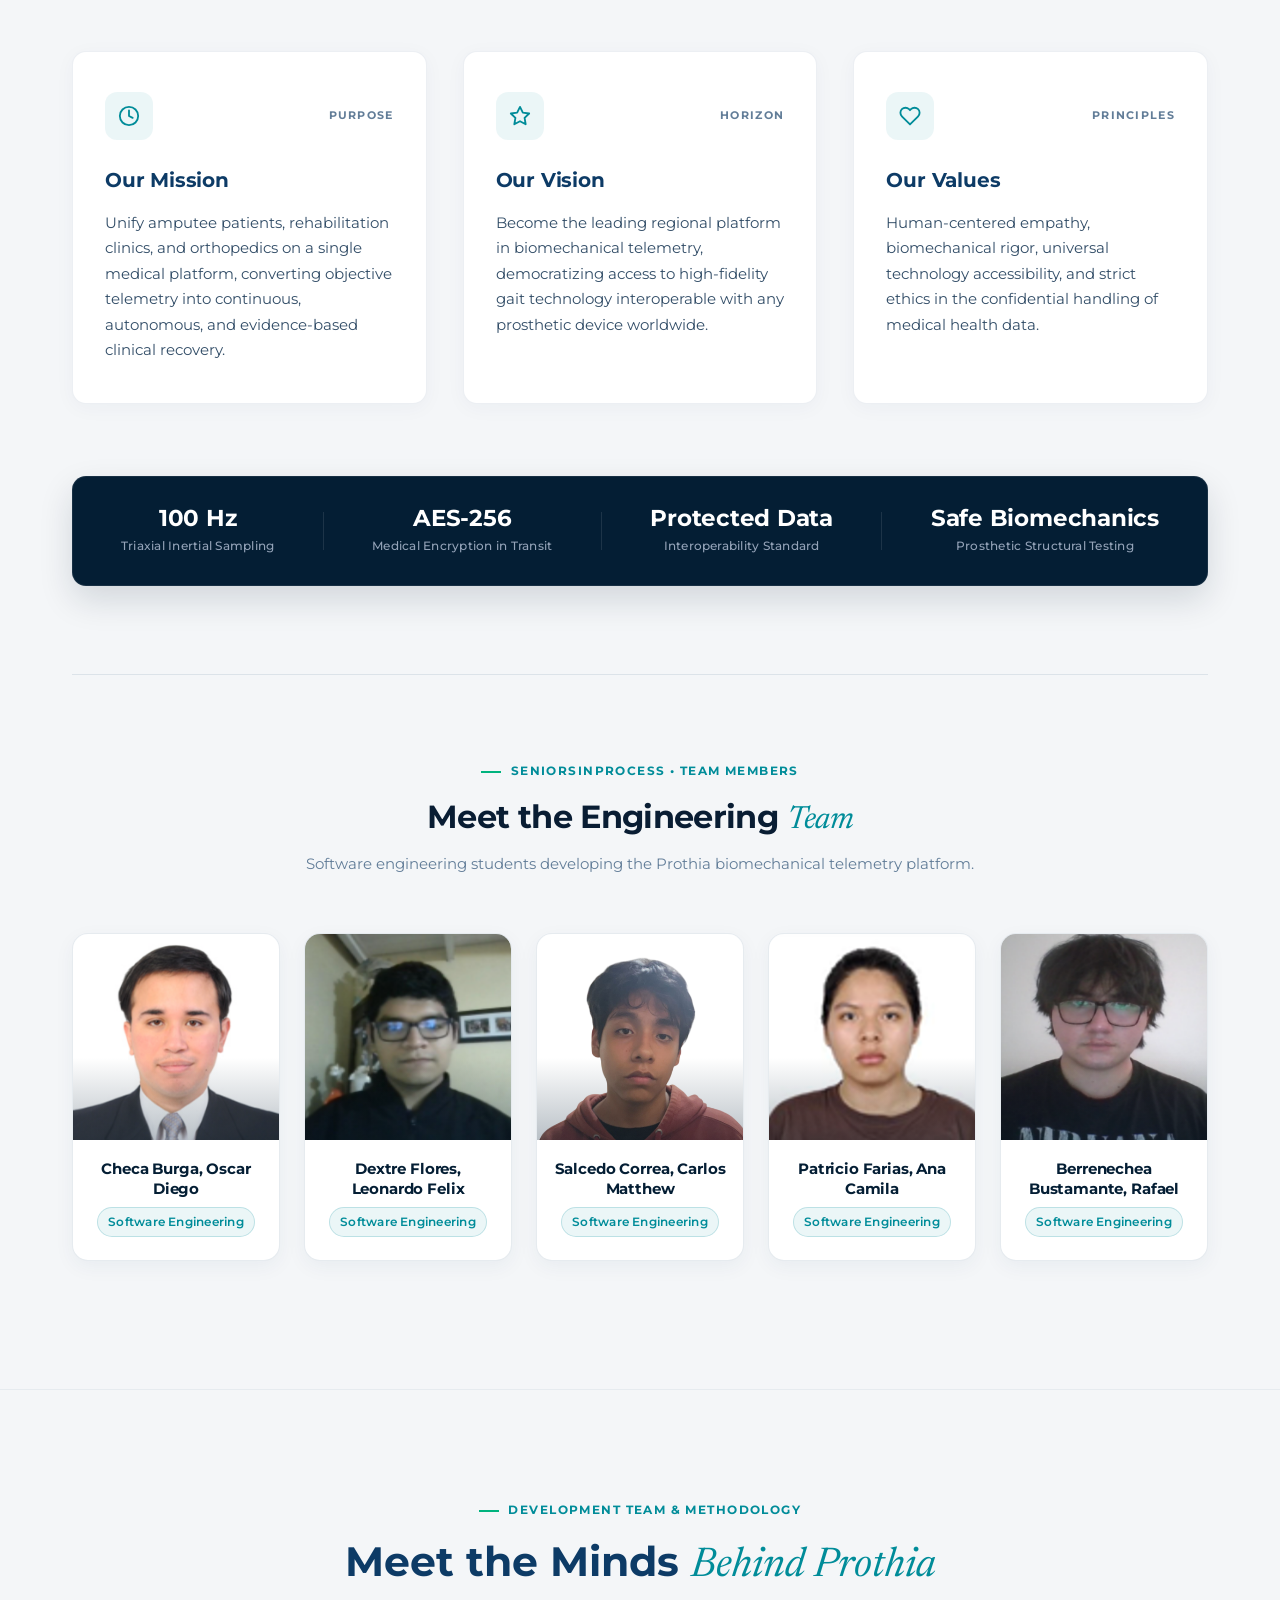
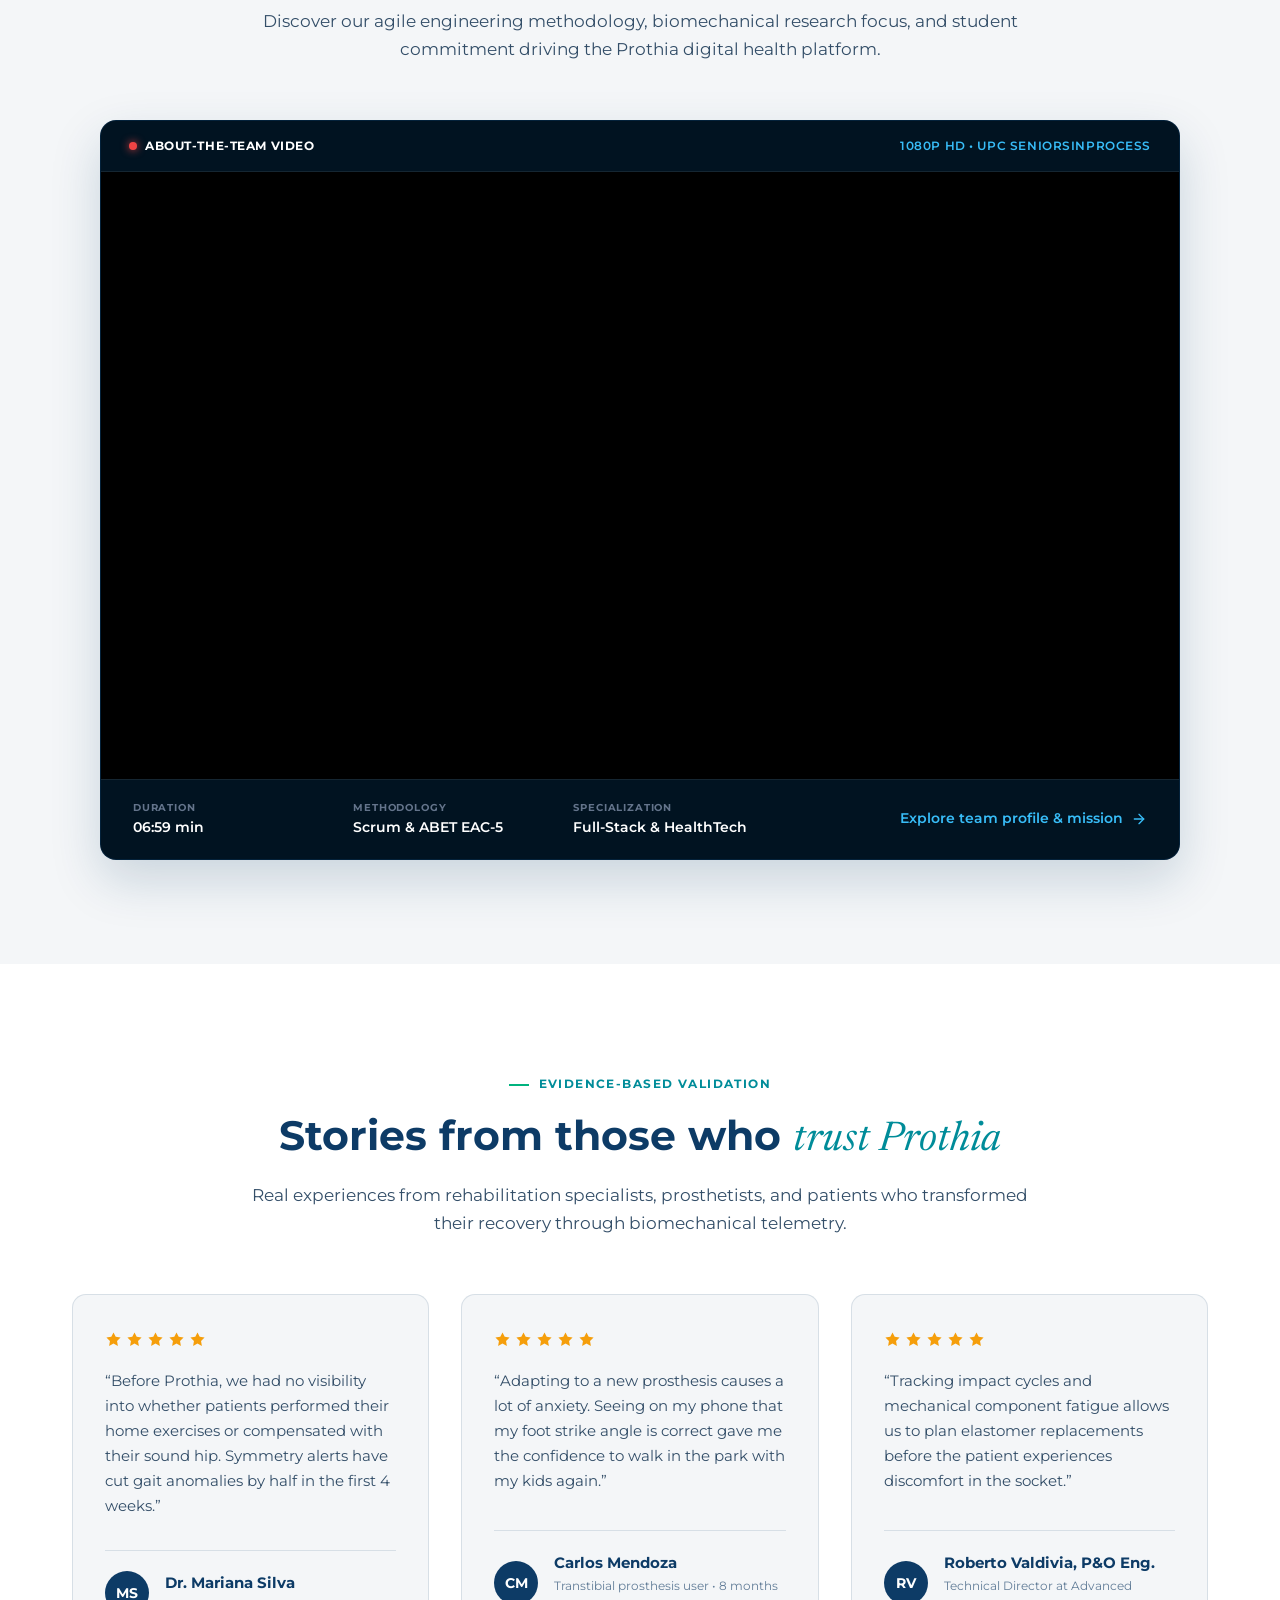
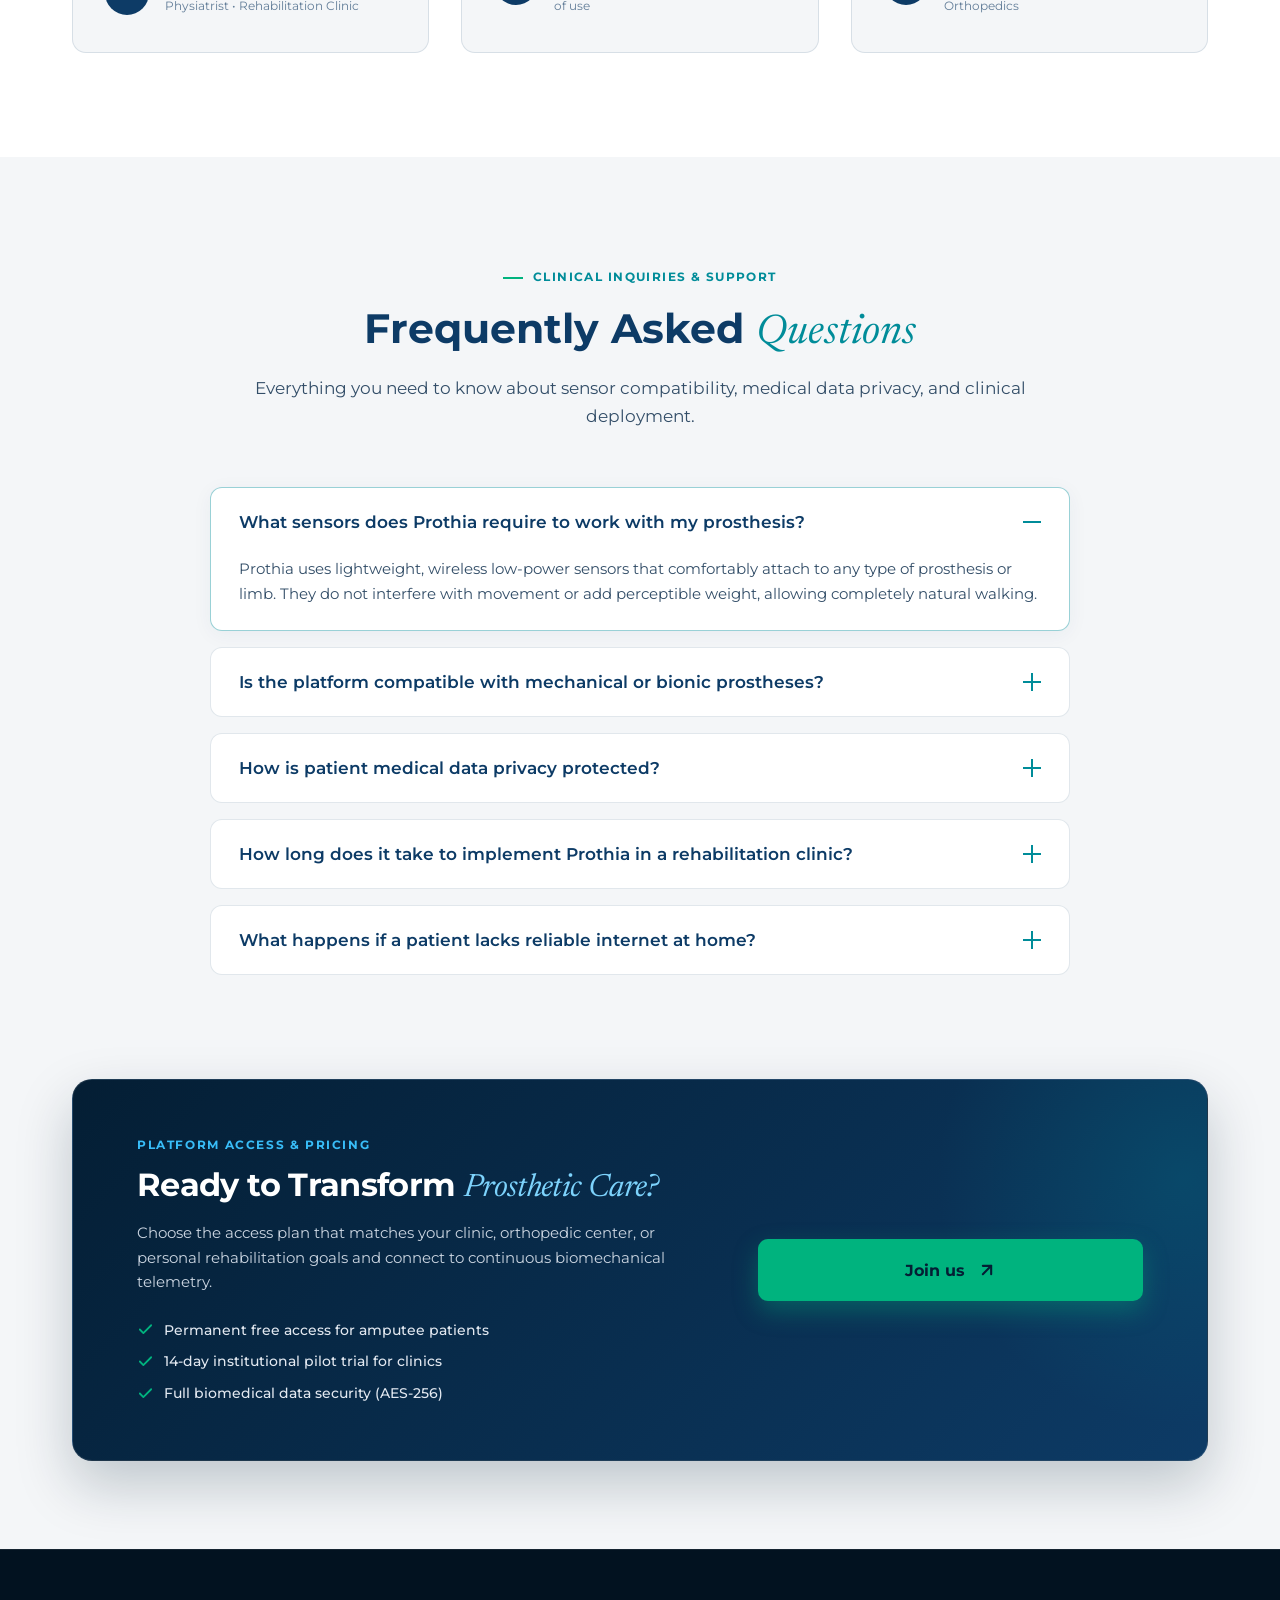
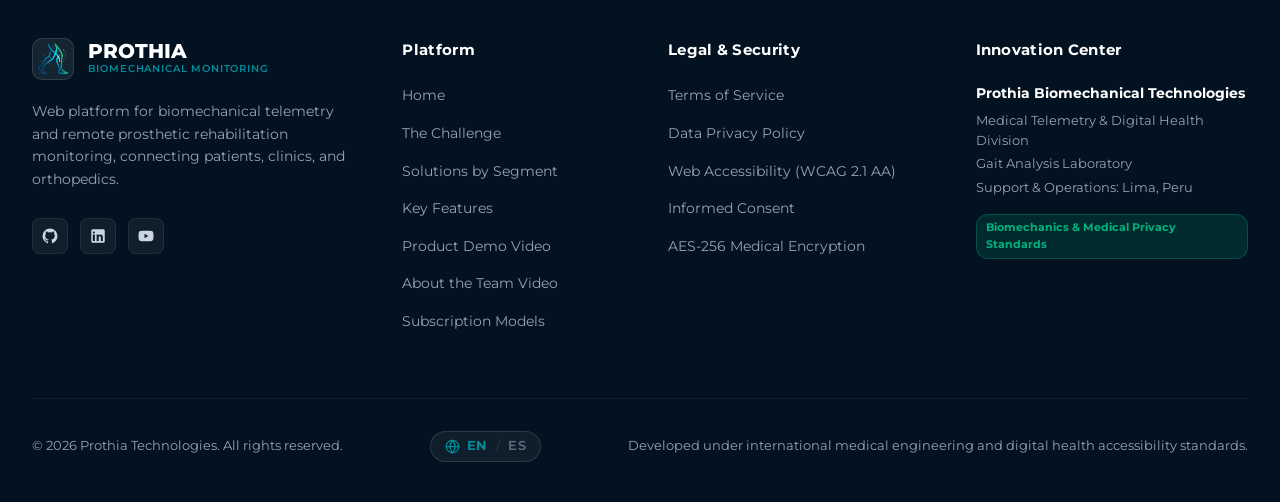
==== commit 231e1163: "feat(video): embed about-the-team youtube video and remove placeholder" ====
--- a/index.html
+++ b/index.html
@@ -1597,28 +1597,22 @@
             <span class="video-resolution-pill" data-i18n="videoTeamResolution">1080P HD • UPC SENIORSINPROCESS</span>
           </div>
 
-          <div class="video-poster-art">
-            <div class="video-ambient-glow"></div>
-
-            <button class="video-play-btn" id="btnPlayTeamVideo" aria-label="Play about the team video" data-i18n-aria="videoTeamPlayAria">
-              <svg viewBox="0 0 24 24" fill="currentColor">
-                <polygon points="5 3 19 12 5 21 5 3"></polygon>
-              </svg>
-            </button>
-
-            <div class="video-overlay-details">
-              <span class="video-category" data-i18n="videoTeamCategory">SeniorsInProcess • UPC Software Engineering</span>
-              <h3 class="video-card-title" data-i18n="videoTeamCardTitle">About the Team: Development Process &amp; Clinical Vision</h3>
-              <p class="video-card-summary" data-i18n="videoTeamCardSummary">
-                A comprehensive walkthrough of our agile team dynamics, sprint iterations, biomechanical telemetry architecture, and collaborative validation with clinical specialists.
-              </p>
-            </div>
+          <div class="video-embed-responsive">
+            <iframe
+              src="https://www.youtube.com/embed/YzWYOWRyu6U"
+              title="About the Team - SeniorsInProcess"
+              aria-label="About the Team Video - SeniorsInProcess"
+              data-i18n-aria="videoTeamIframeAria"
+              allow="accelerometer; autoplay; clipboard-write; encrypted-media; gyroscope; picture-in-picture; web-share"
+              referrerpolicy="strict-origin-when-cross-origin"
+              allowfullscreen>
+            </iframe>
           </div>
 
           <div class="video-specs-dock">
             <div class="spec-col">
               <span class="spec-label" data-i18n="videoTeamSpecDurLabel">DURATION</span>
-              <span class="spec-val" data-i18n="videoTeamSpecDurVal">03:30 min</span>
+              <span class="spec-val" data-i18n="videoTeamSpecDurVal">06:59 min</span>
             </div>
             <div class="spec-col">
               <span class="spec-label" data-i18n="videoTeamSpecMethodLabel">METHODOLOGY</span>
--- a/css/styles.css
+++ b/css/styles.css
@@ -2289,6 +2289,20 @@
   letter-spacing: 0.05em;
 }
 
+.video-embed-responsive {
+  position: relative;
+  width: 100%;
+  aspect-ratio: 16 / 9;
+  background: #000000;
+  display: flex;
+}
+
+.video-embed-responsive iframe {
+  width: 100%;
+  height: 100%;
+  border: 0;
+}
+
 .video-poster-art {
   aspect-ratio: 16 / 9;
   background: linear-gradient(135deg, #091D33 0%, #041E34 60%, #008C99 100%);
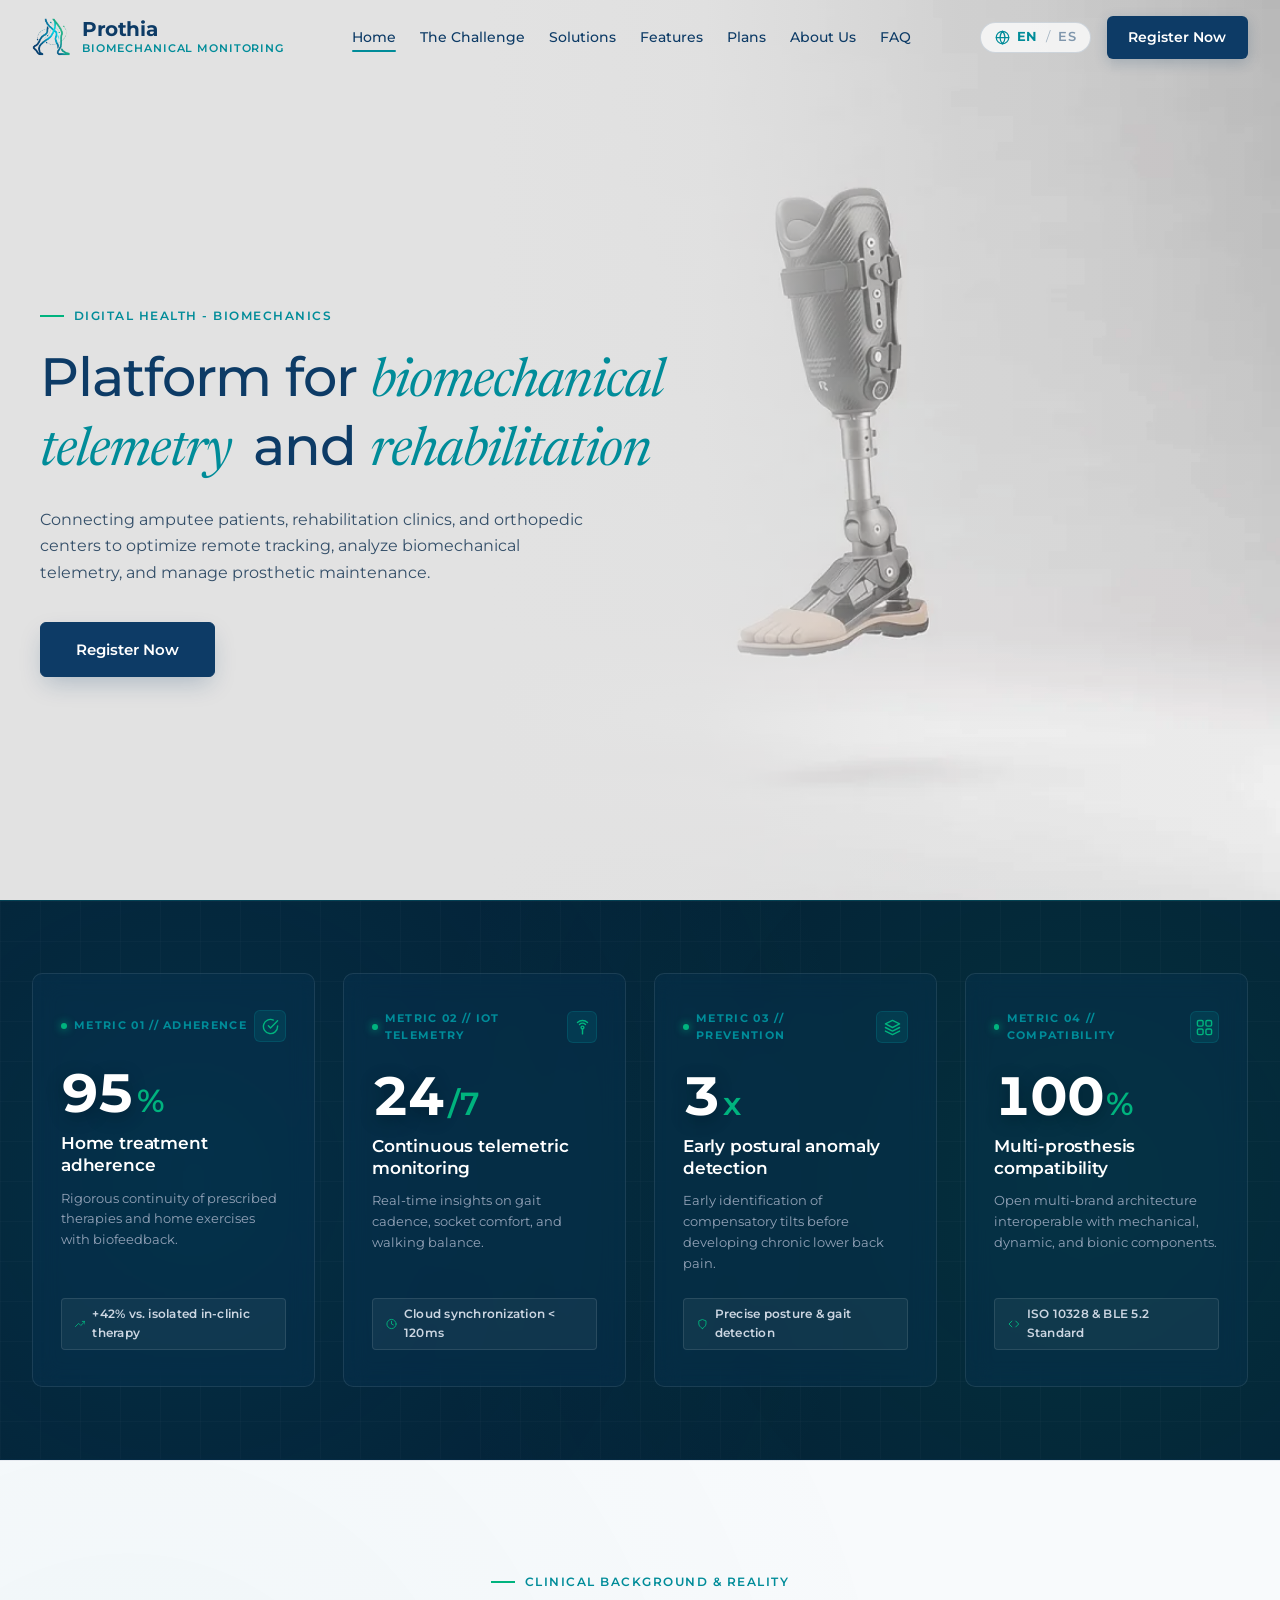
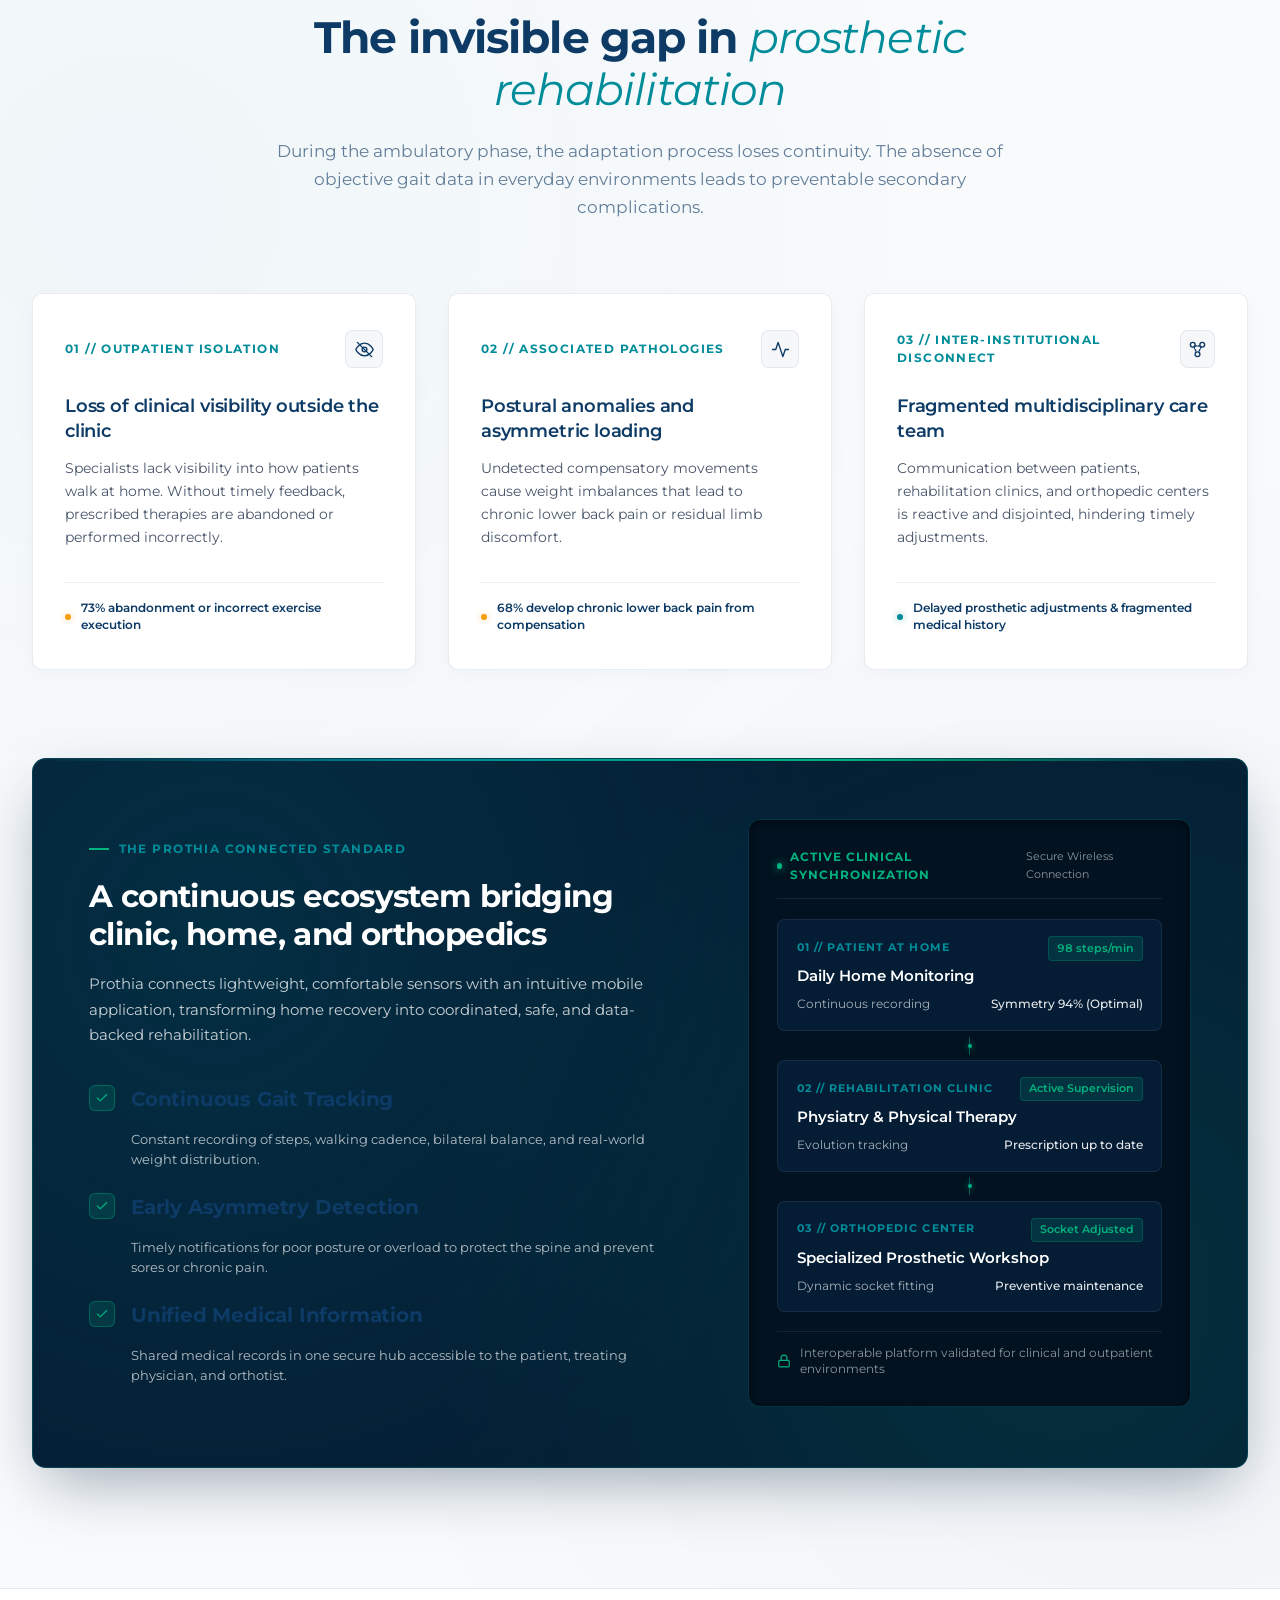
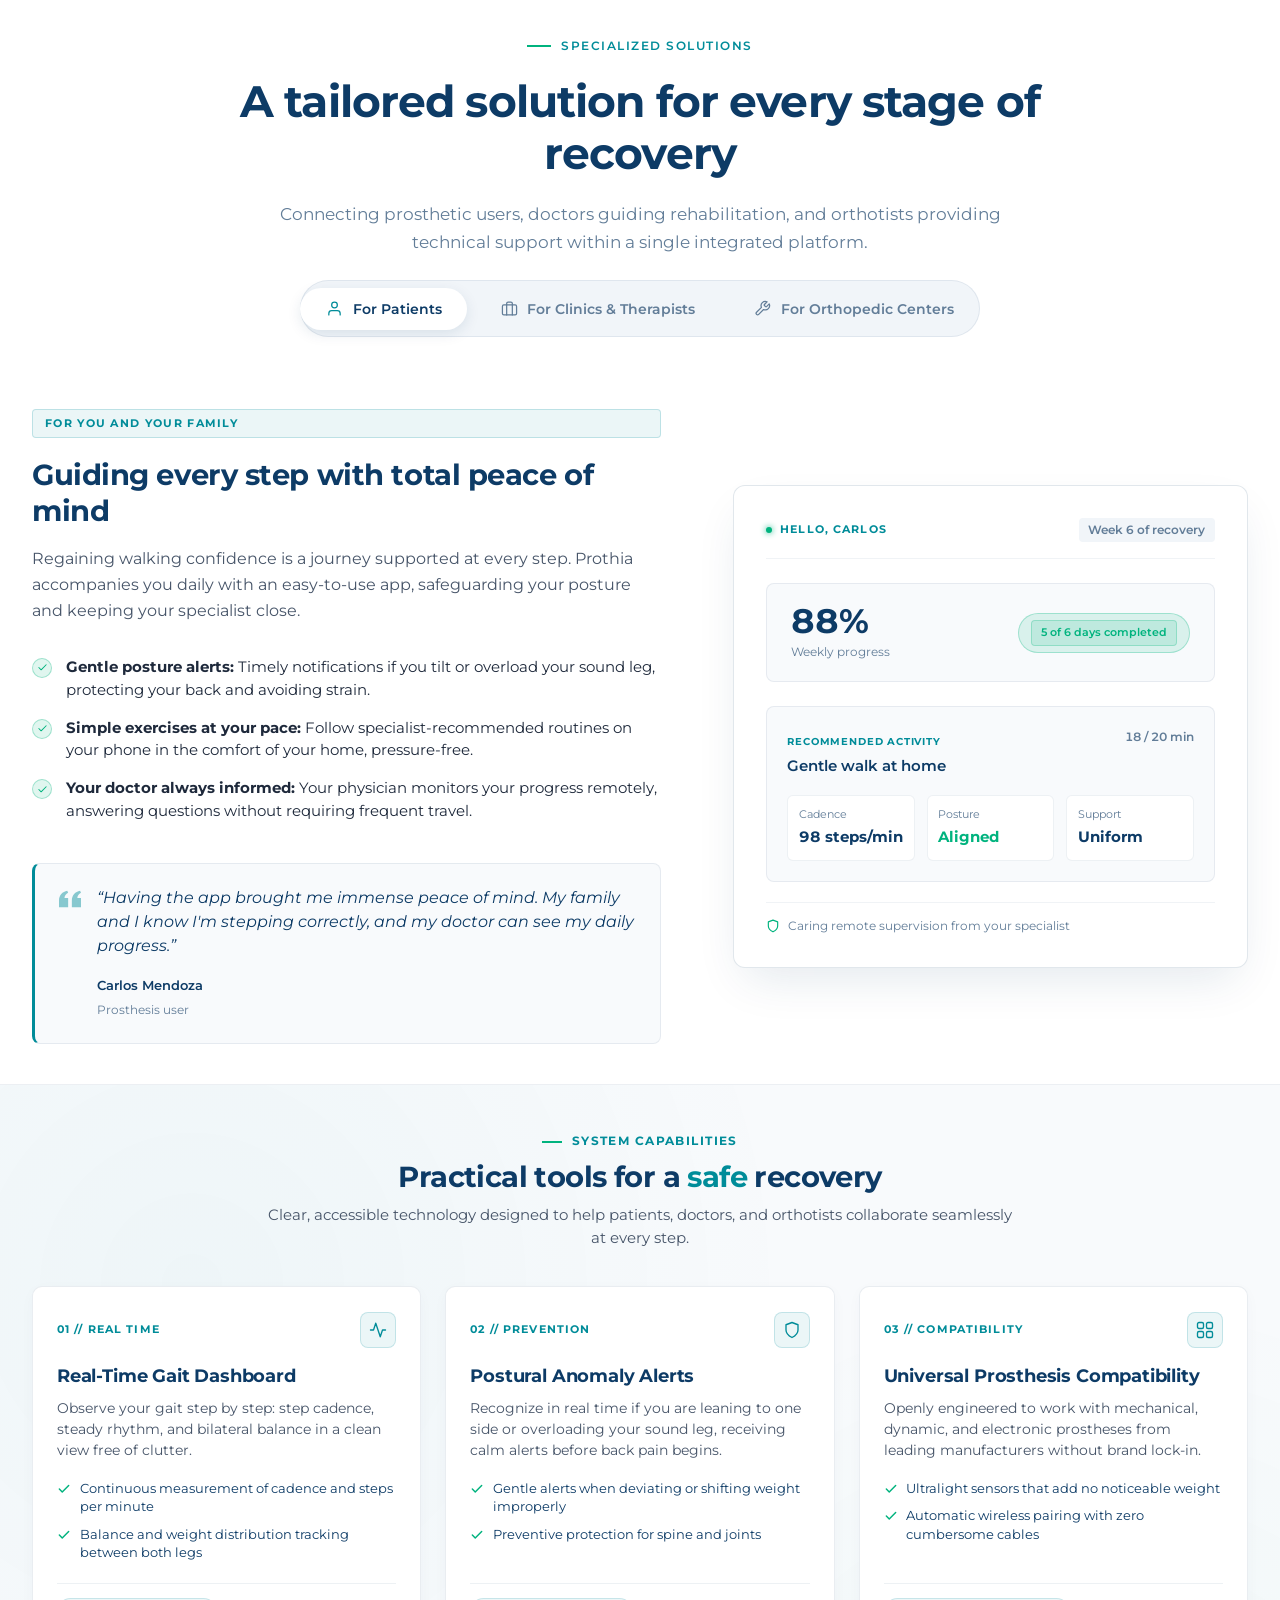
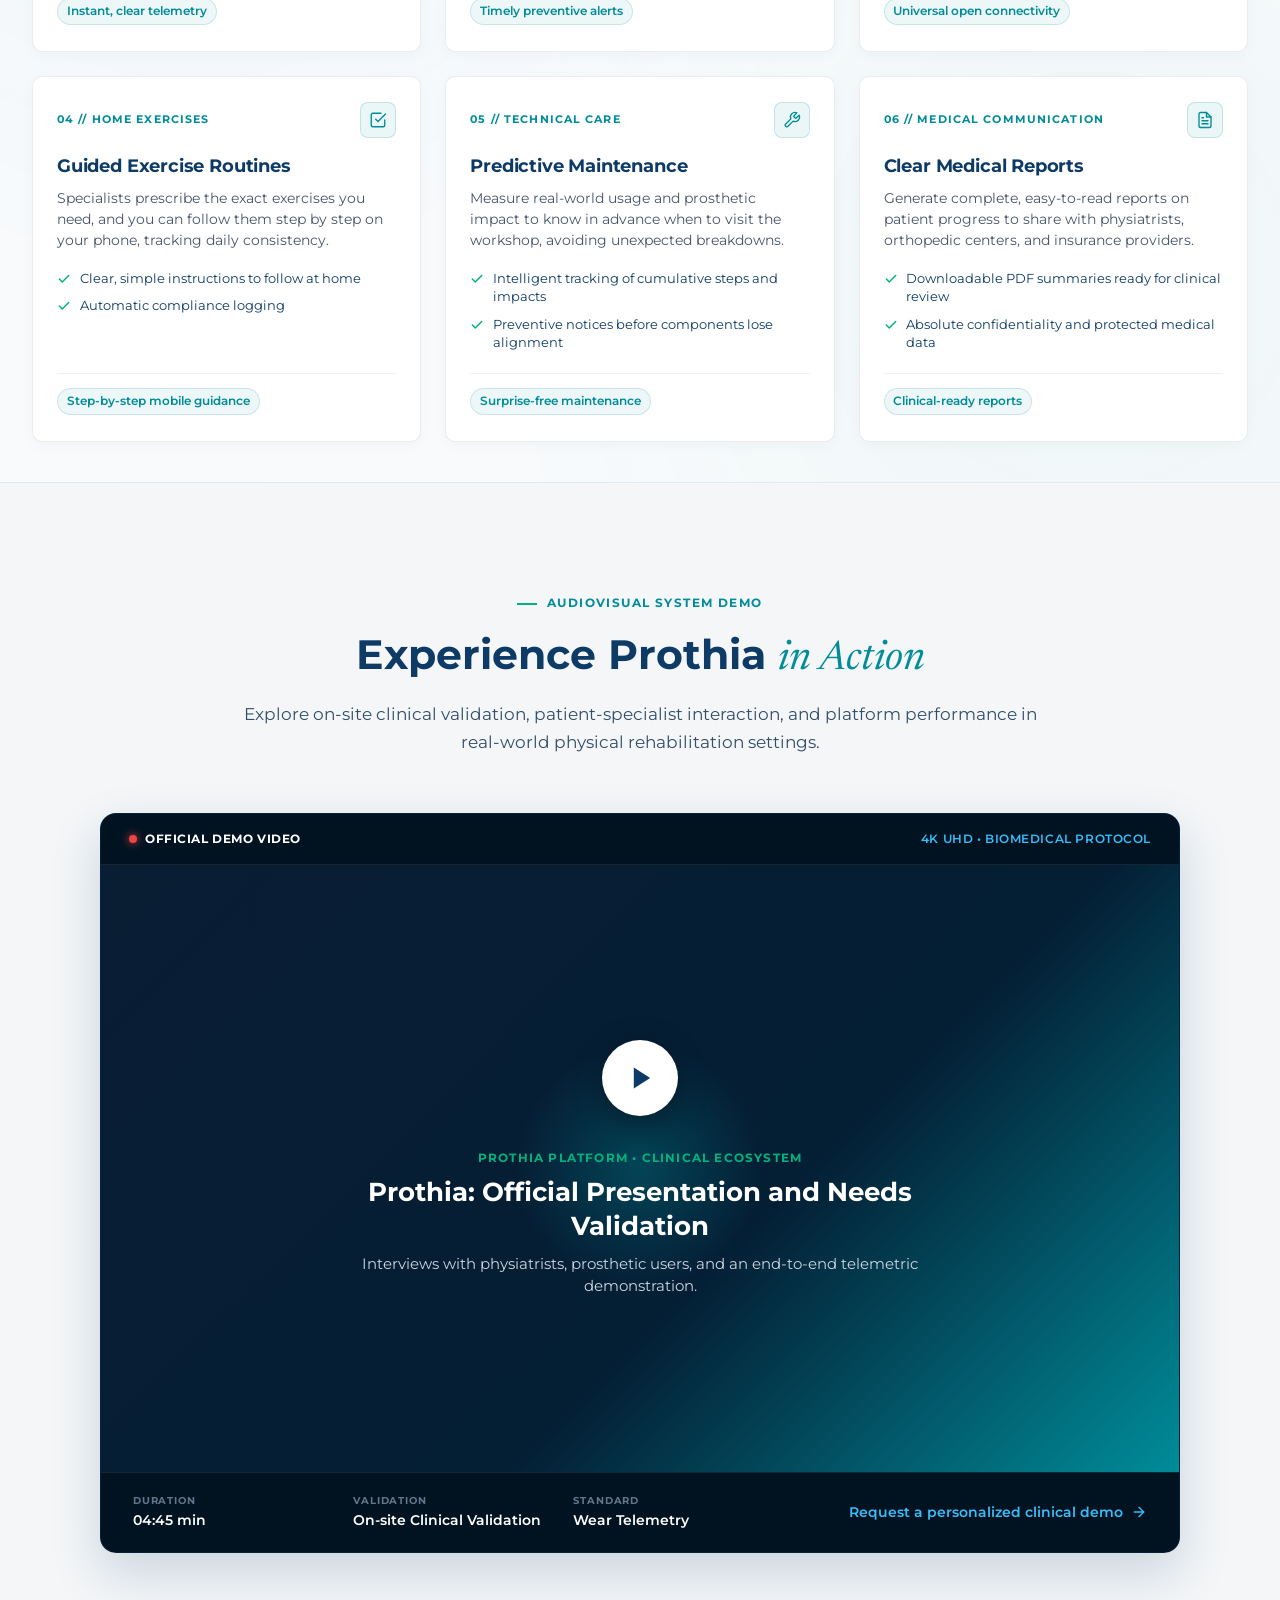
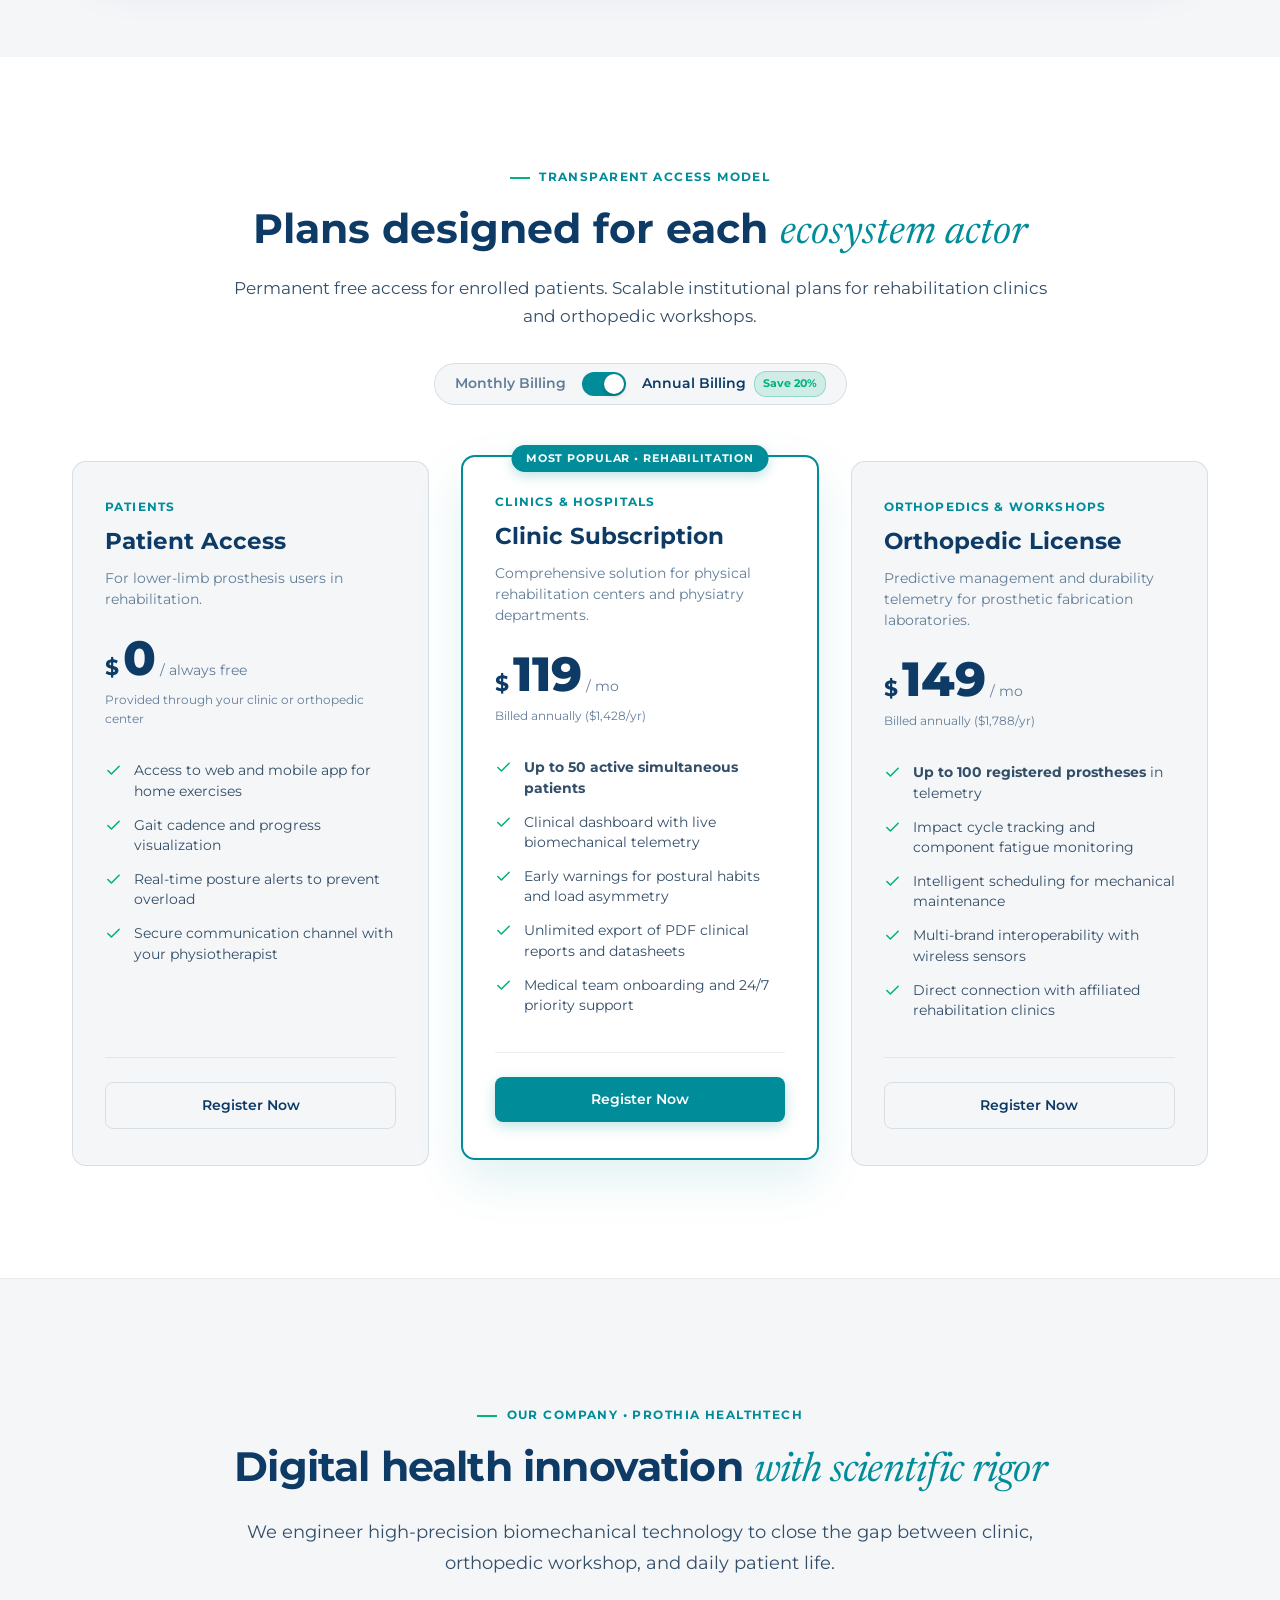
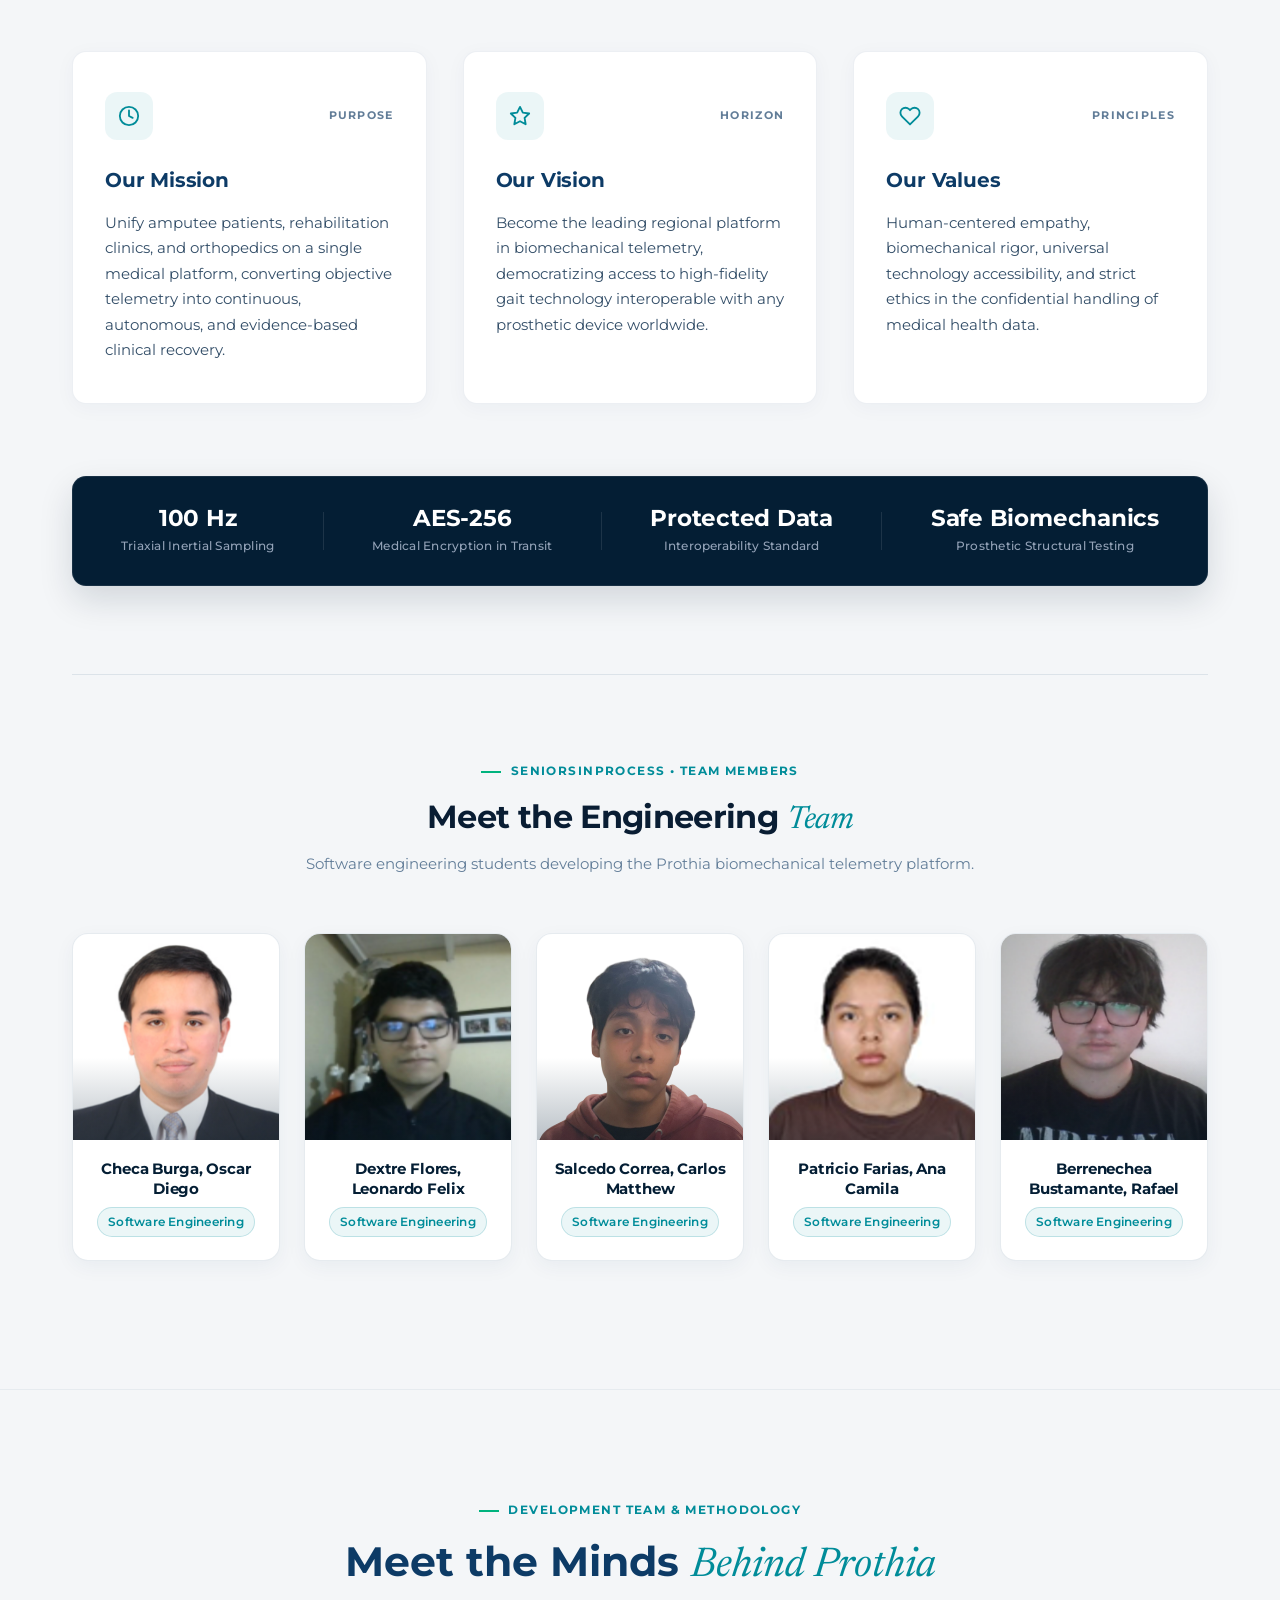
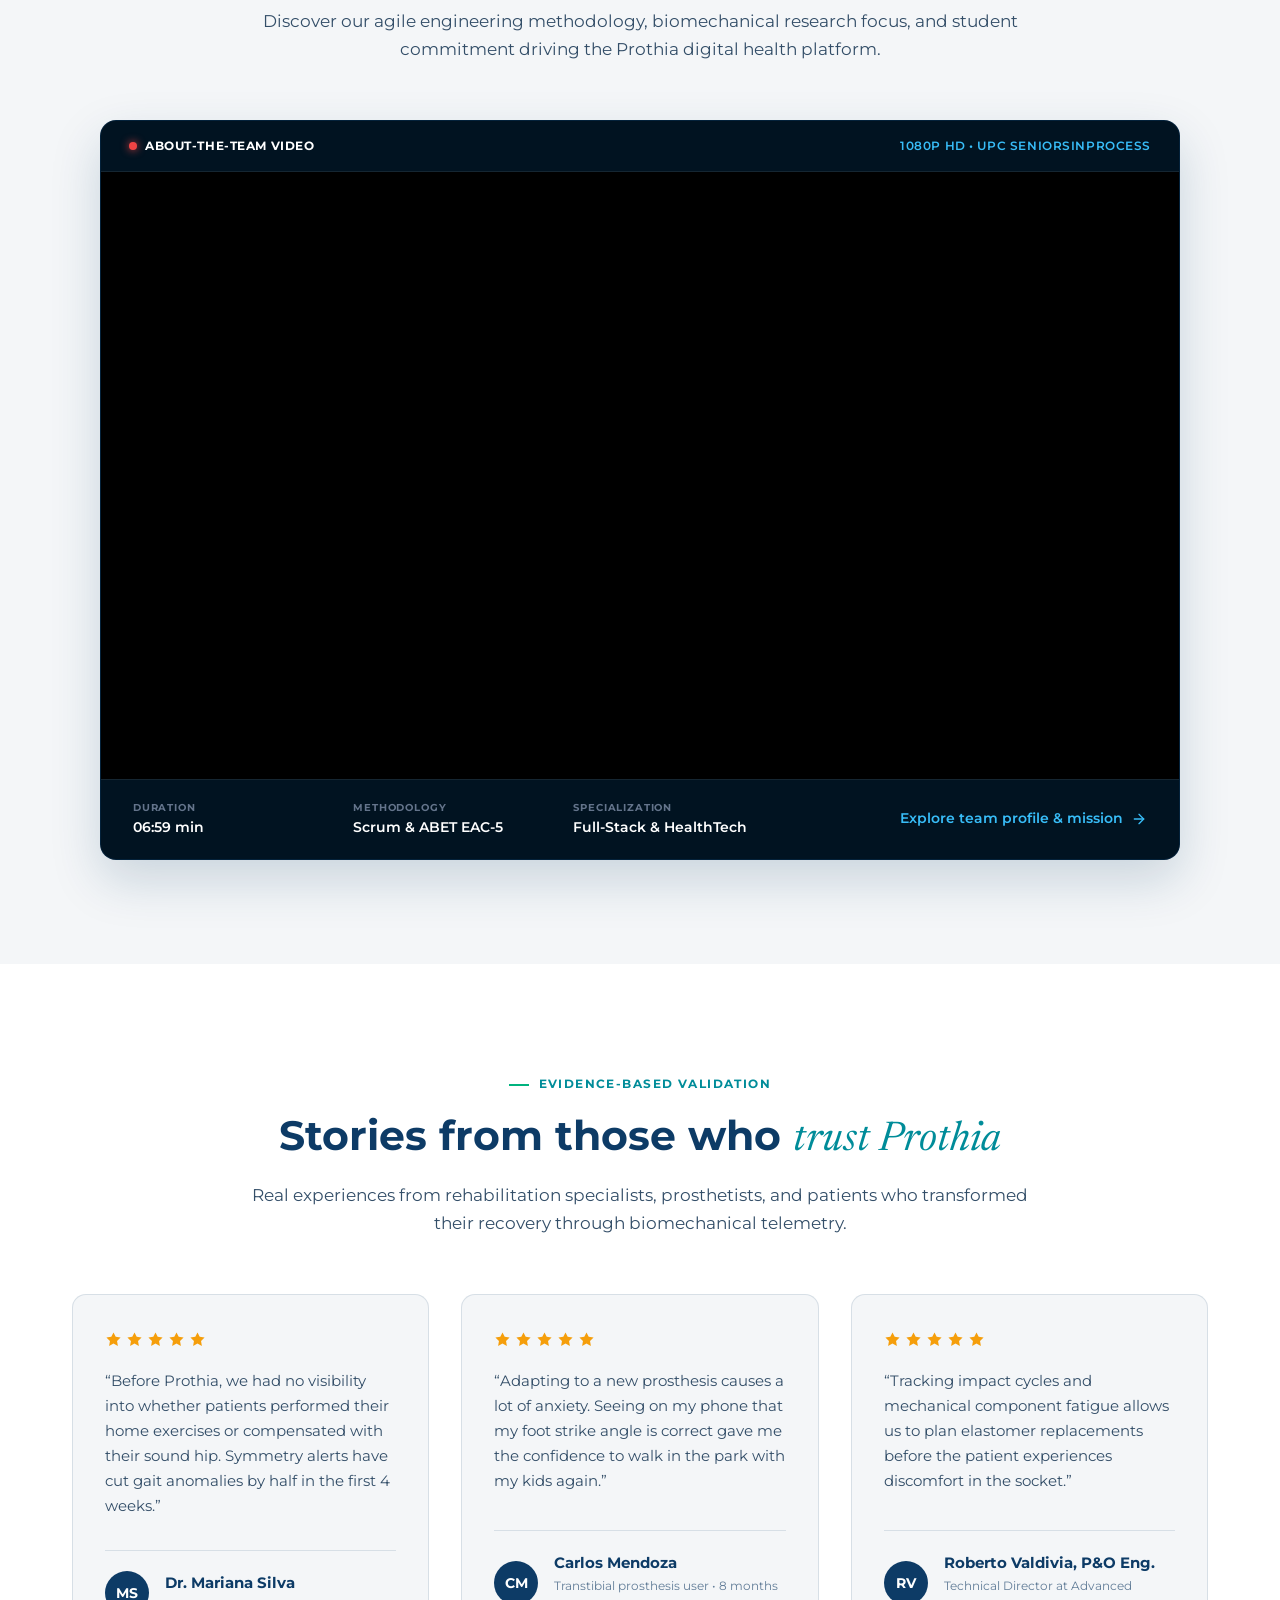
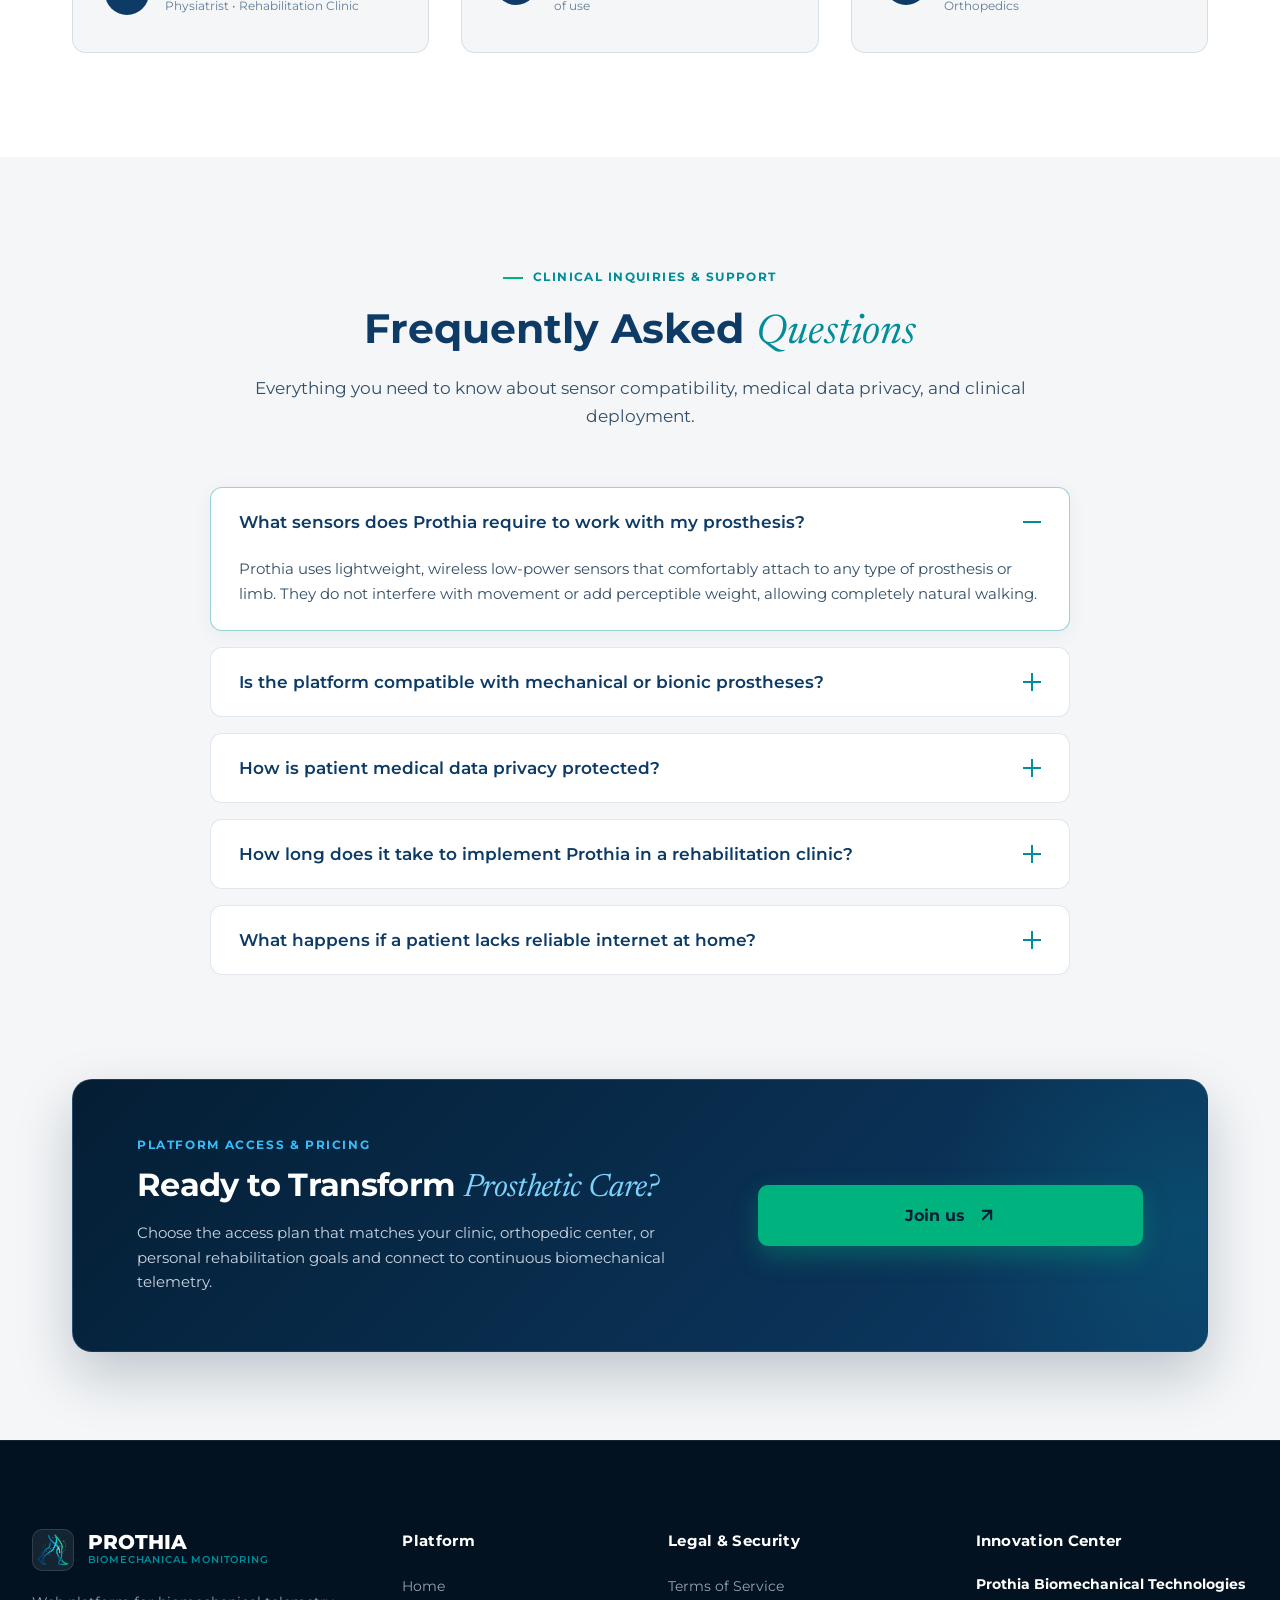
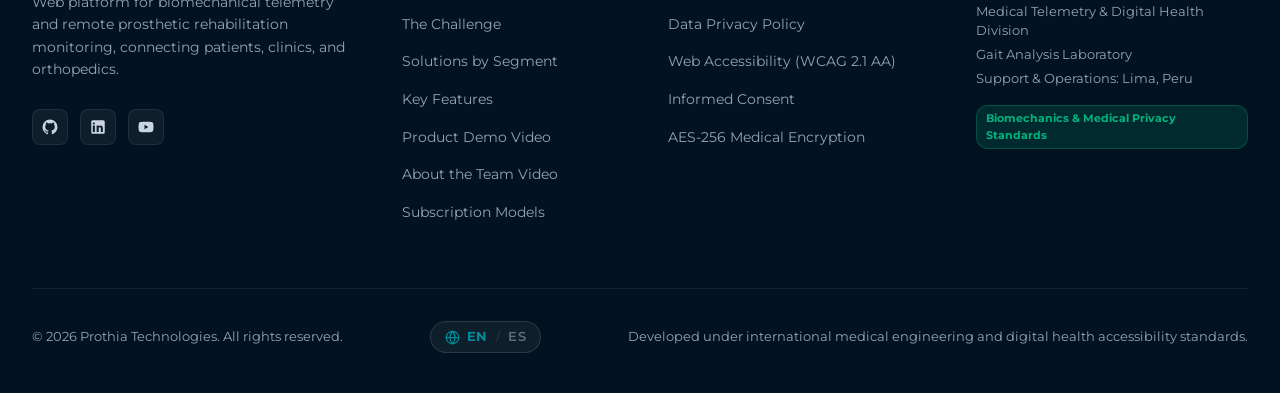
==== commit eb564834: "feat(cta): remove trust items from final call to action banner" ====
--- a/index.html
+++ b/index.html
@@ -1817,27 +1817,6 @@
           <p class="cta-banner-subtitle" data-i18n="ctaBannerSubtitle">
             Choose the access plan that matches your clinic, orthopedic center, or personal rehabilitation goals and connect to continuous biomechanical telemetry.
           </p>
-
-          <div class="cta-trust-list">
-            <span class="cta-trust-item">
-              <svg viewBox="0 0 24 24" fill="none" stroke="currentColor" stroke-width="2.5" stroke-linecap="round" stroke-linejoin="round" aria-hidden="true">
-                <polyline points="20 6 9 17 4 12"></polyline>
-              </svg>
-              <span data-i18n="ctaBannerTrust1">Permanent free access for amputee patients</span>
-            </span>
-            <span class="cta-trust-item">
-              <svg viewBox="0 0 24 24" fill="none" stroke="currentColor" stroke-width="2.5" stroke-linecap="round" stroke-linejoin="round" aria-hidden="true">
-                <polyline points="20 6 9 17 4 12"></polyline>
-              </svg>
-              <span data-i18n="ctaBannerTrust2">14-day institutional pilot trial for clinics</span>
-            </span>
-            <span class="cta-trust-item">
-              <svg viewBox="0 0 24 24" fill="none" stroke="currentColor" stroke-width="2.5" stroke-linecap="round" stroke-linejoin="round" aria-hidden="true">
-                <polyline points="20 6 9 17 4 12"></polyline>
-              </svg>
-              <span data-i18n="ctaBannerTrust3">Full biomedical data security (AES-256)</span>
-            </span>
-          </div>
         </div>
 
         <div class="cta-banner-actions-col">
--- a/css/styles.css
+++ b/css/styles.css
@@ -3344,6 +3344,10 @@
   max-width: 620px;
 }
 
+.cta-banner-card .cta-banner-subtitle {
+  margin-bottom: 0;
+}
+
 .cta-trust-list {
   display: flex;
   flex-direction: column;
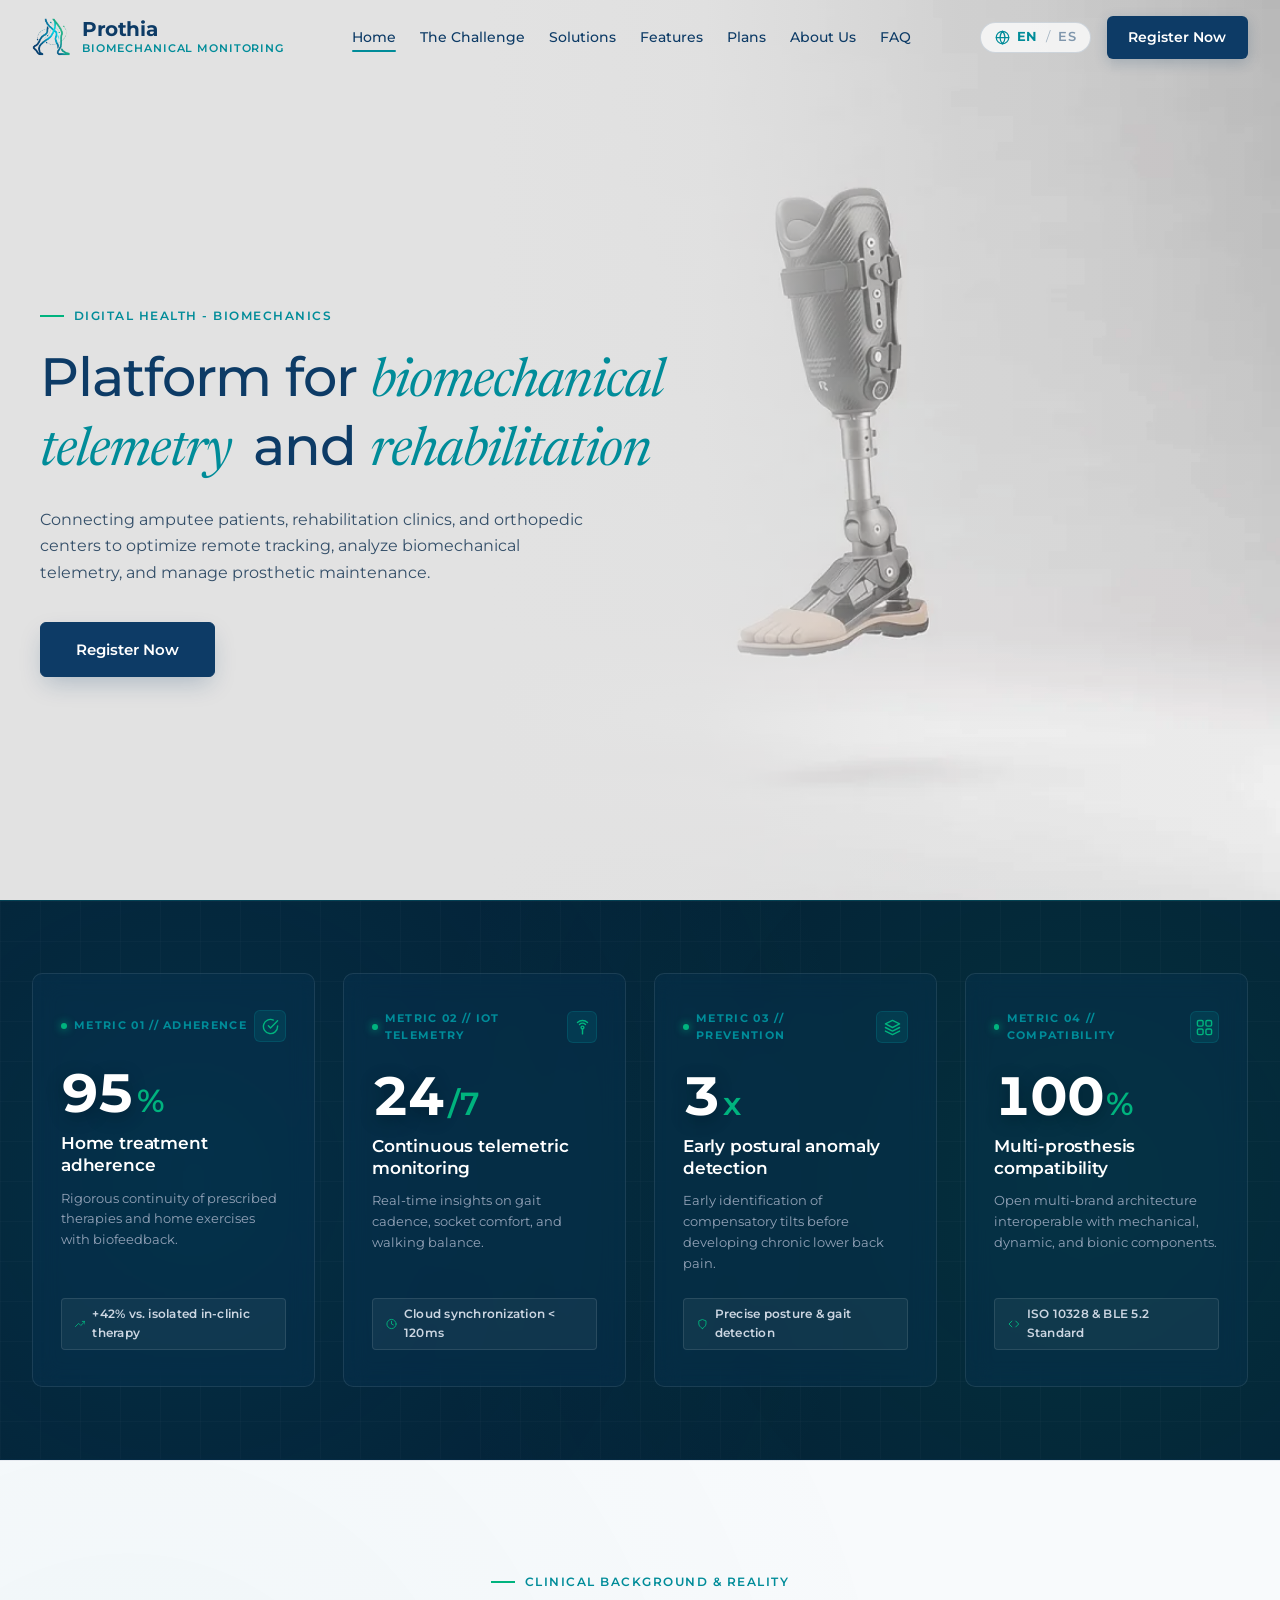
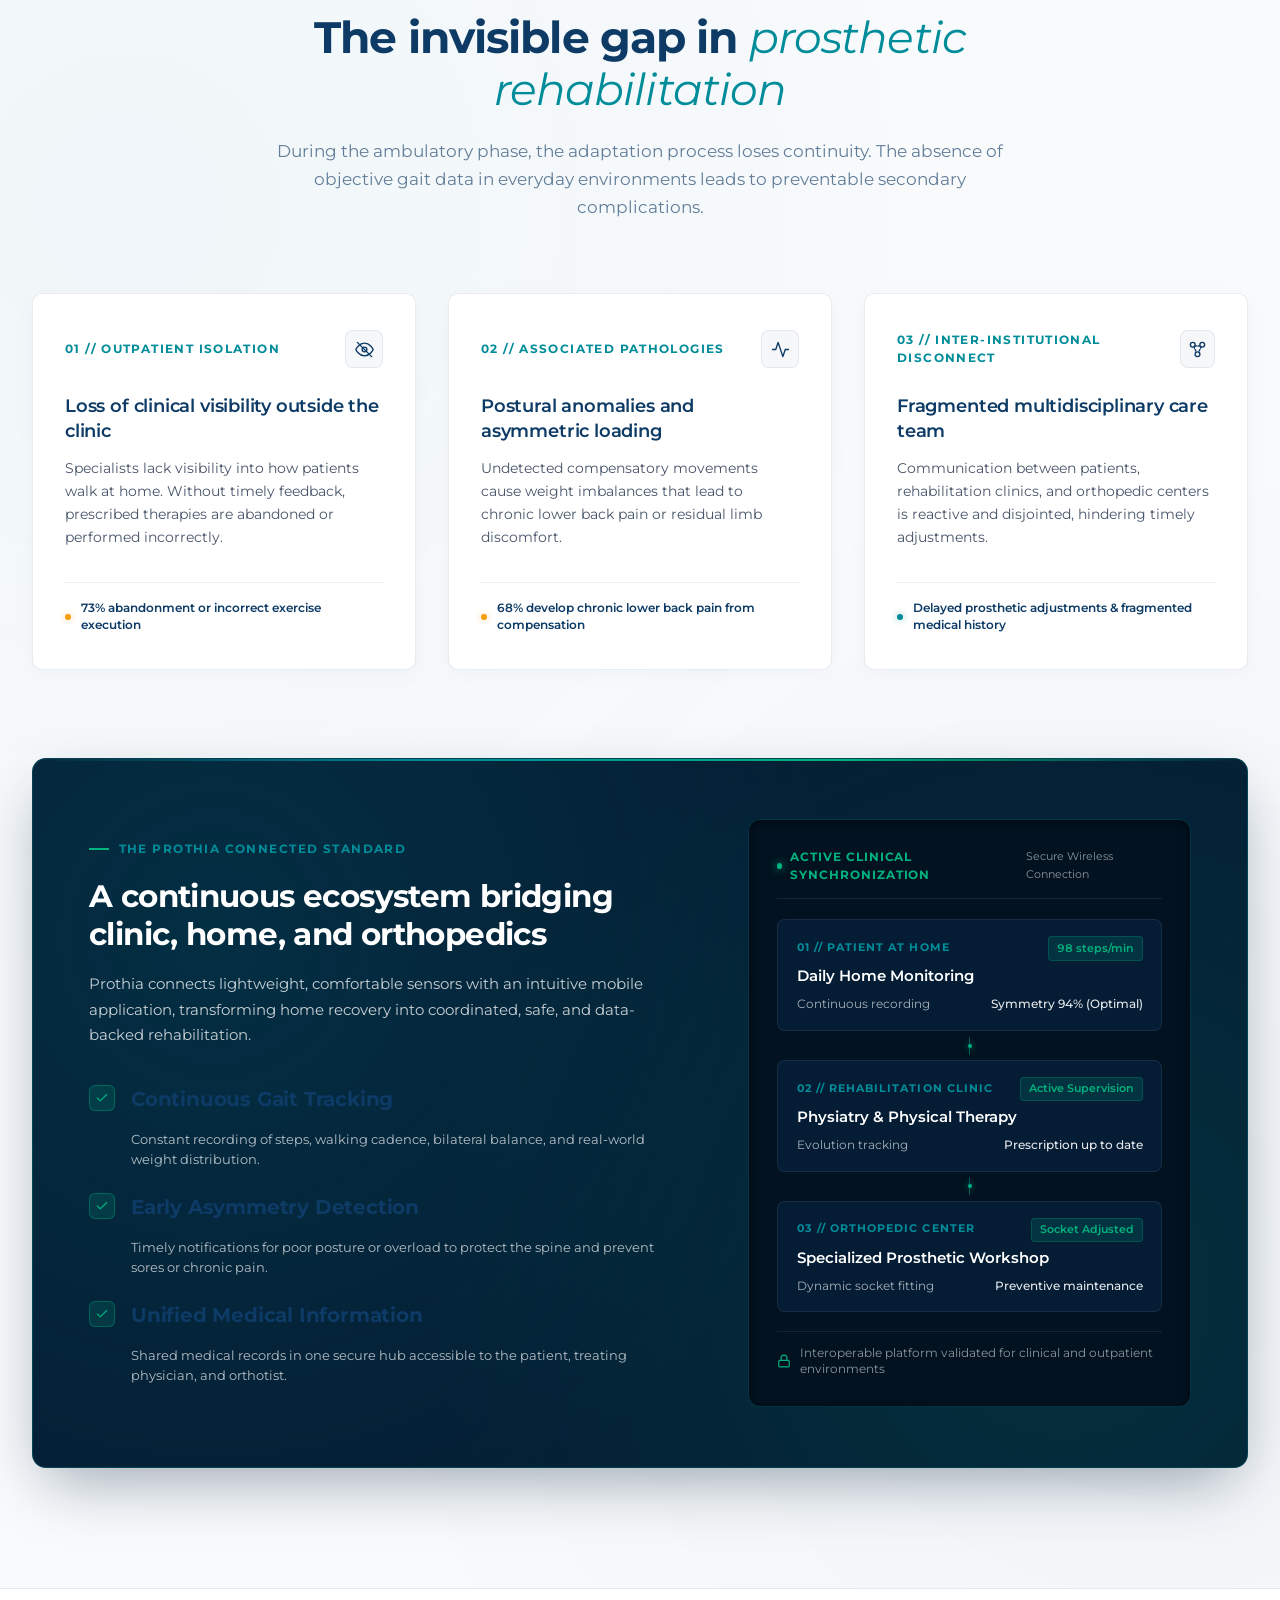
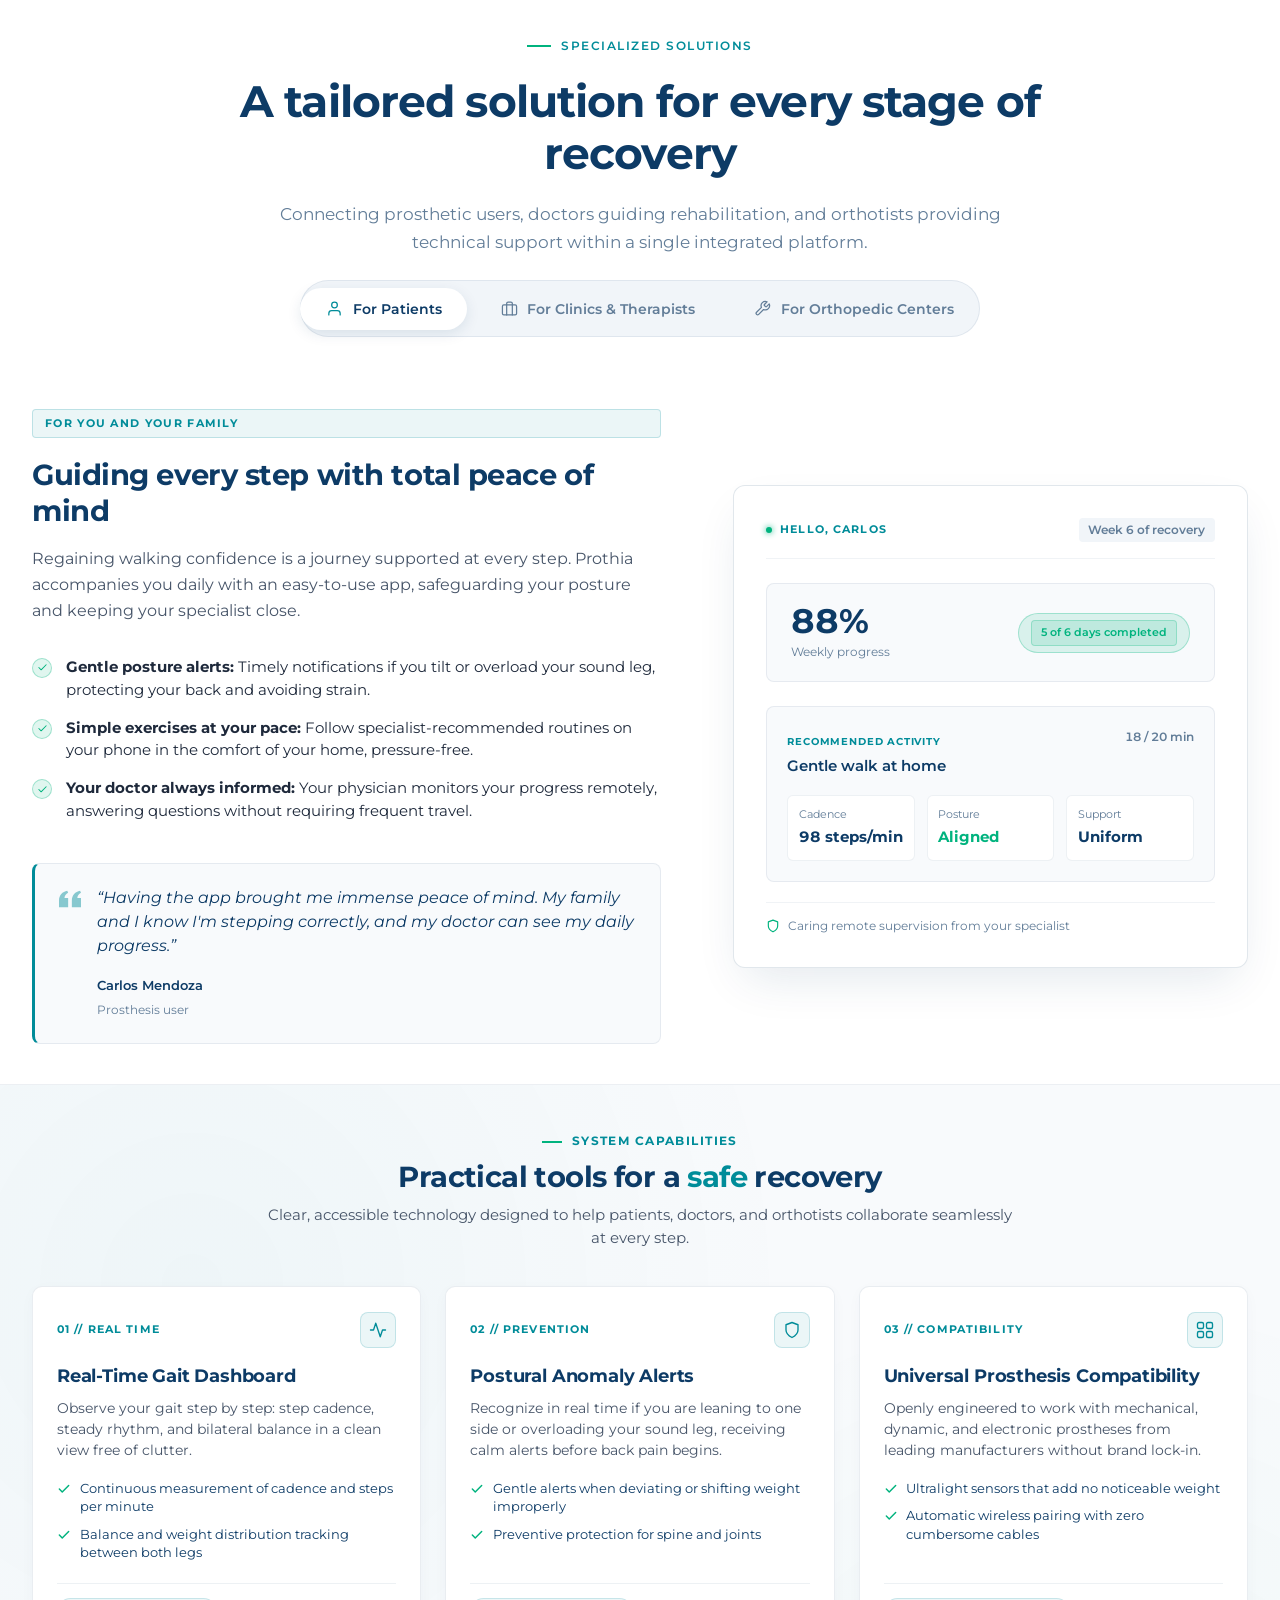
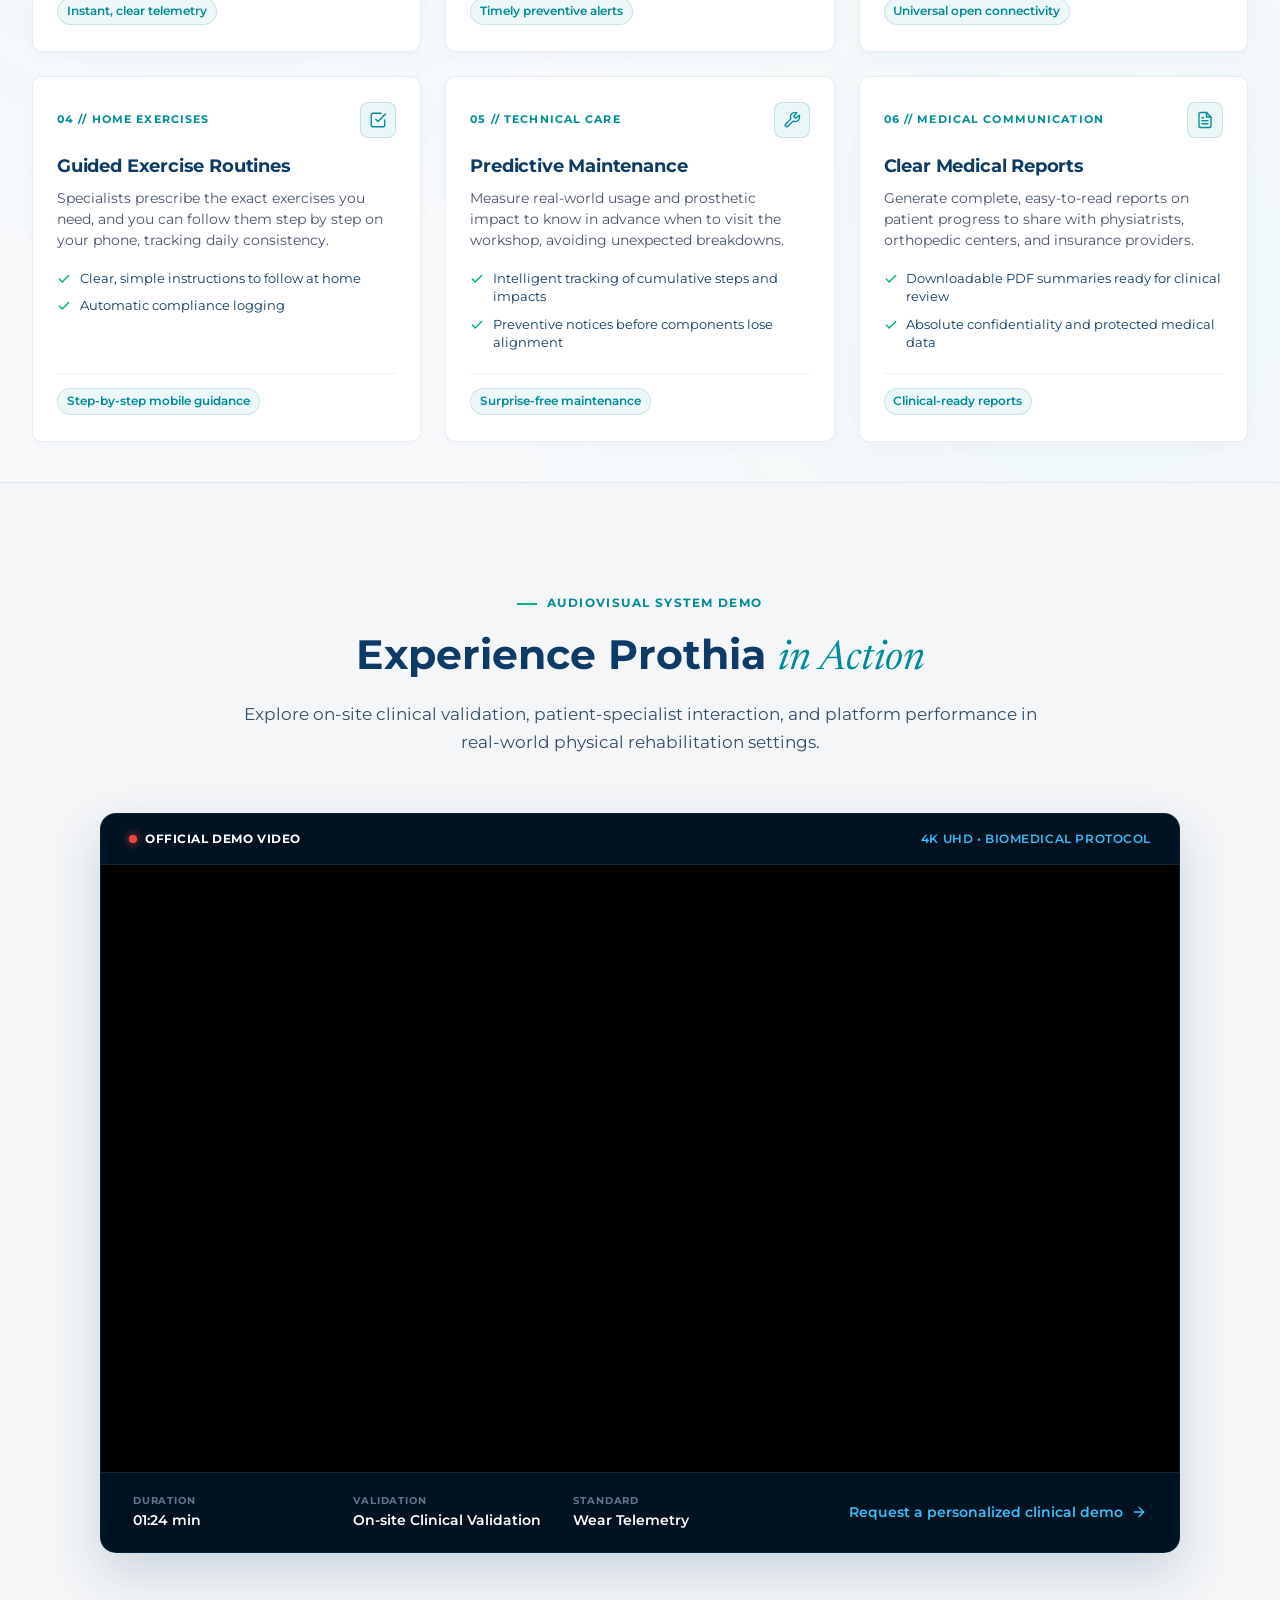
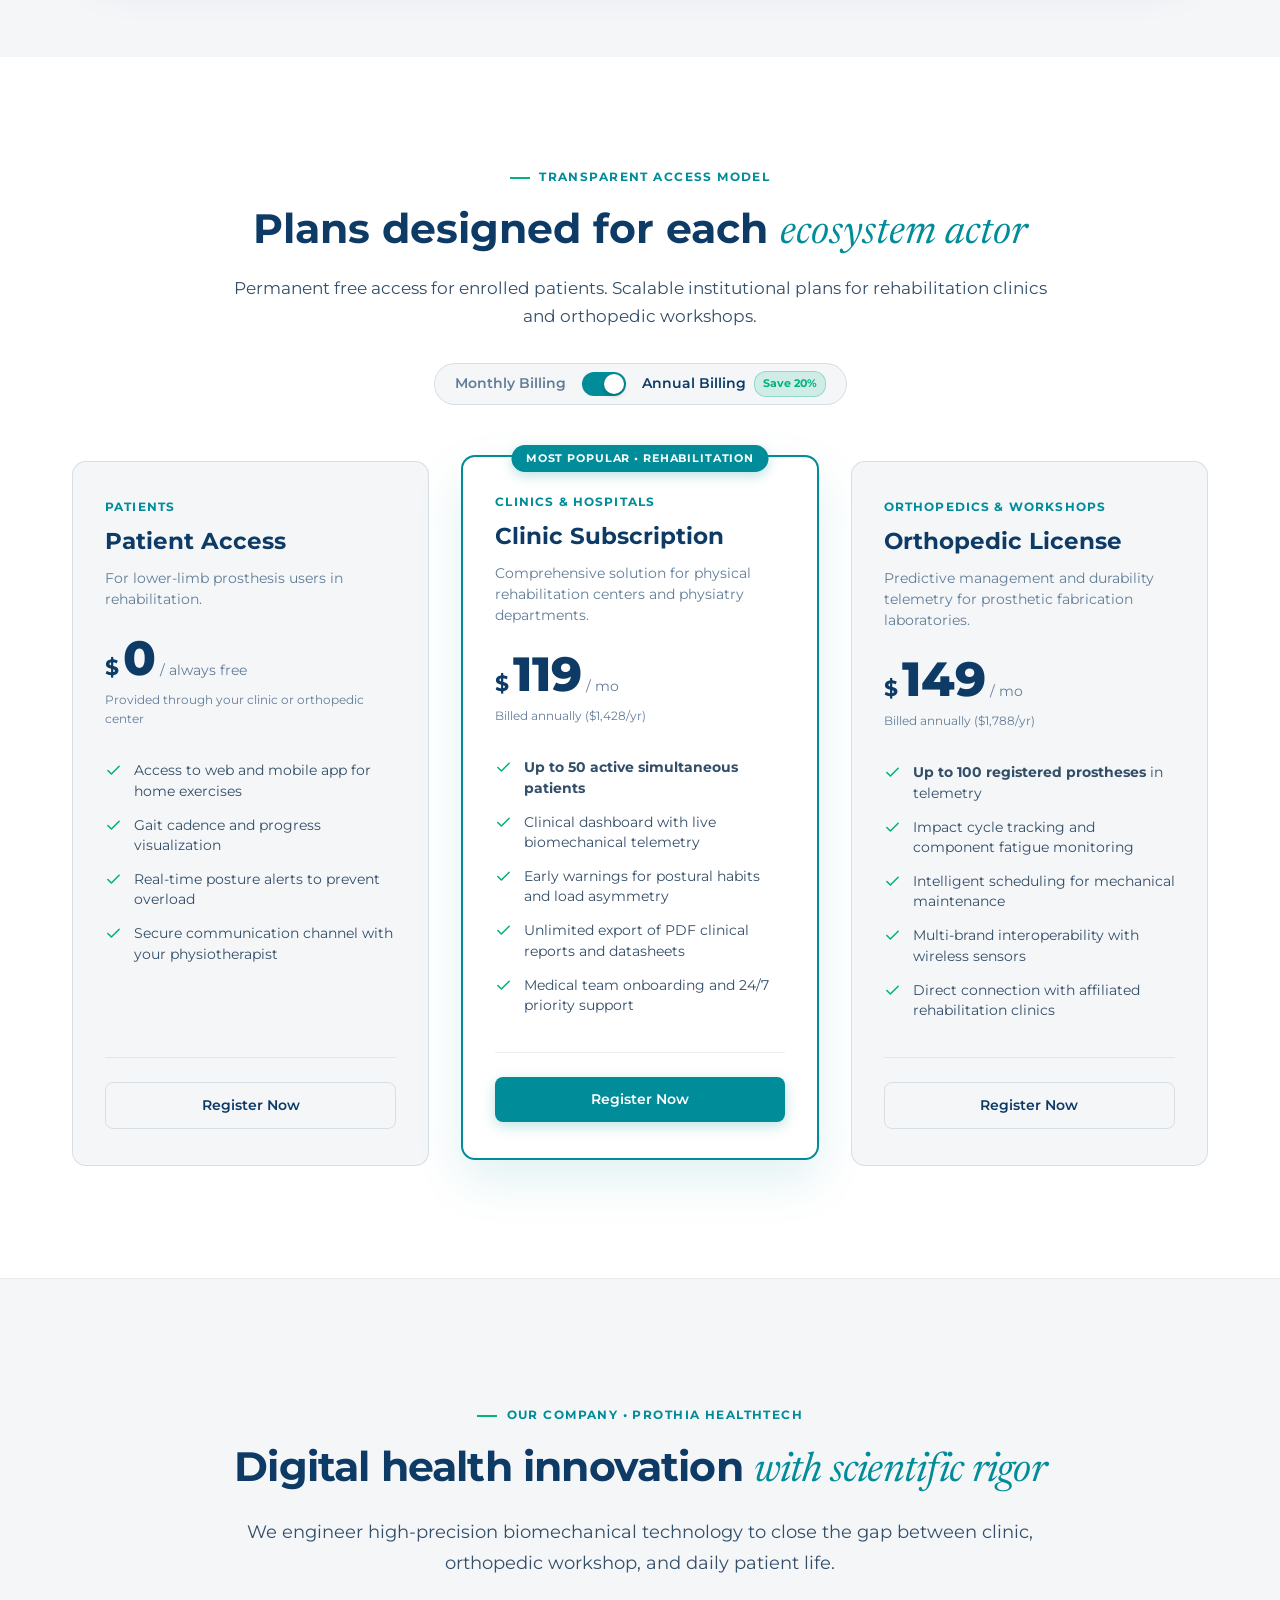
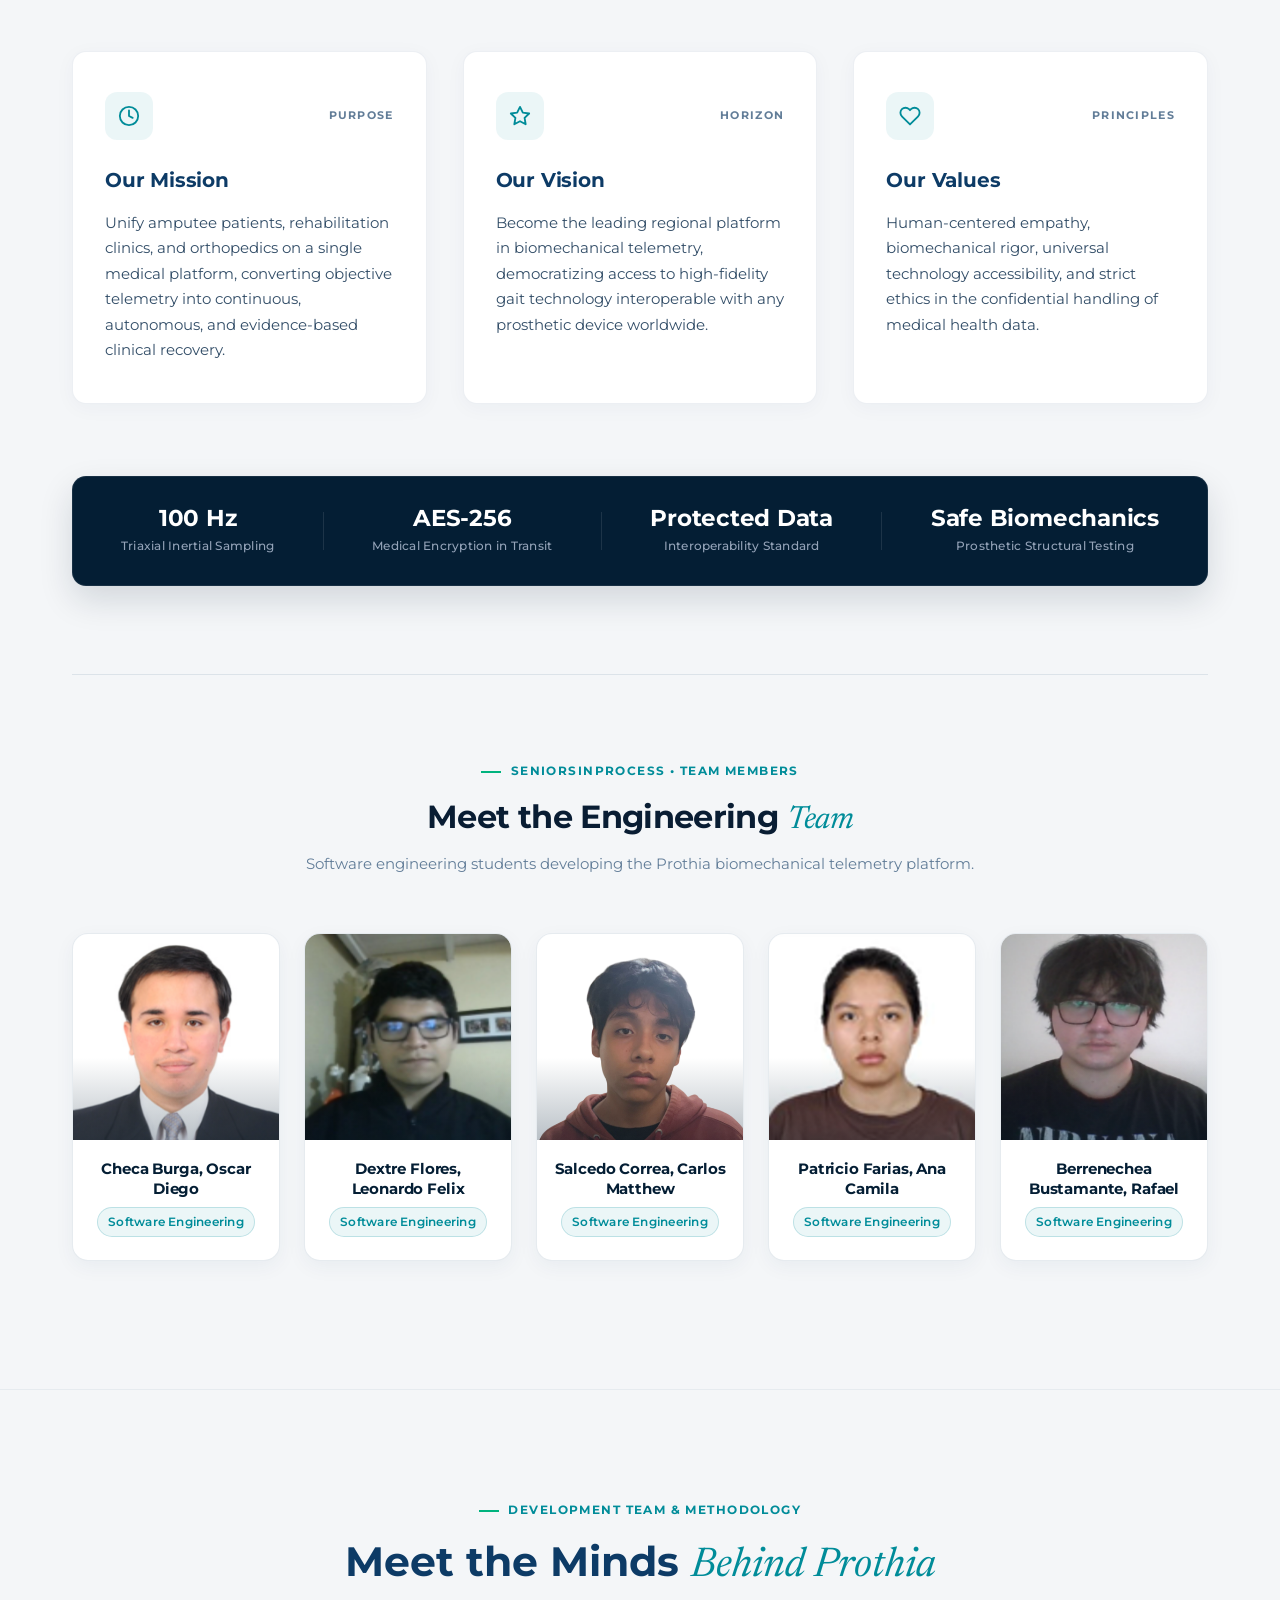
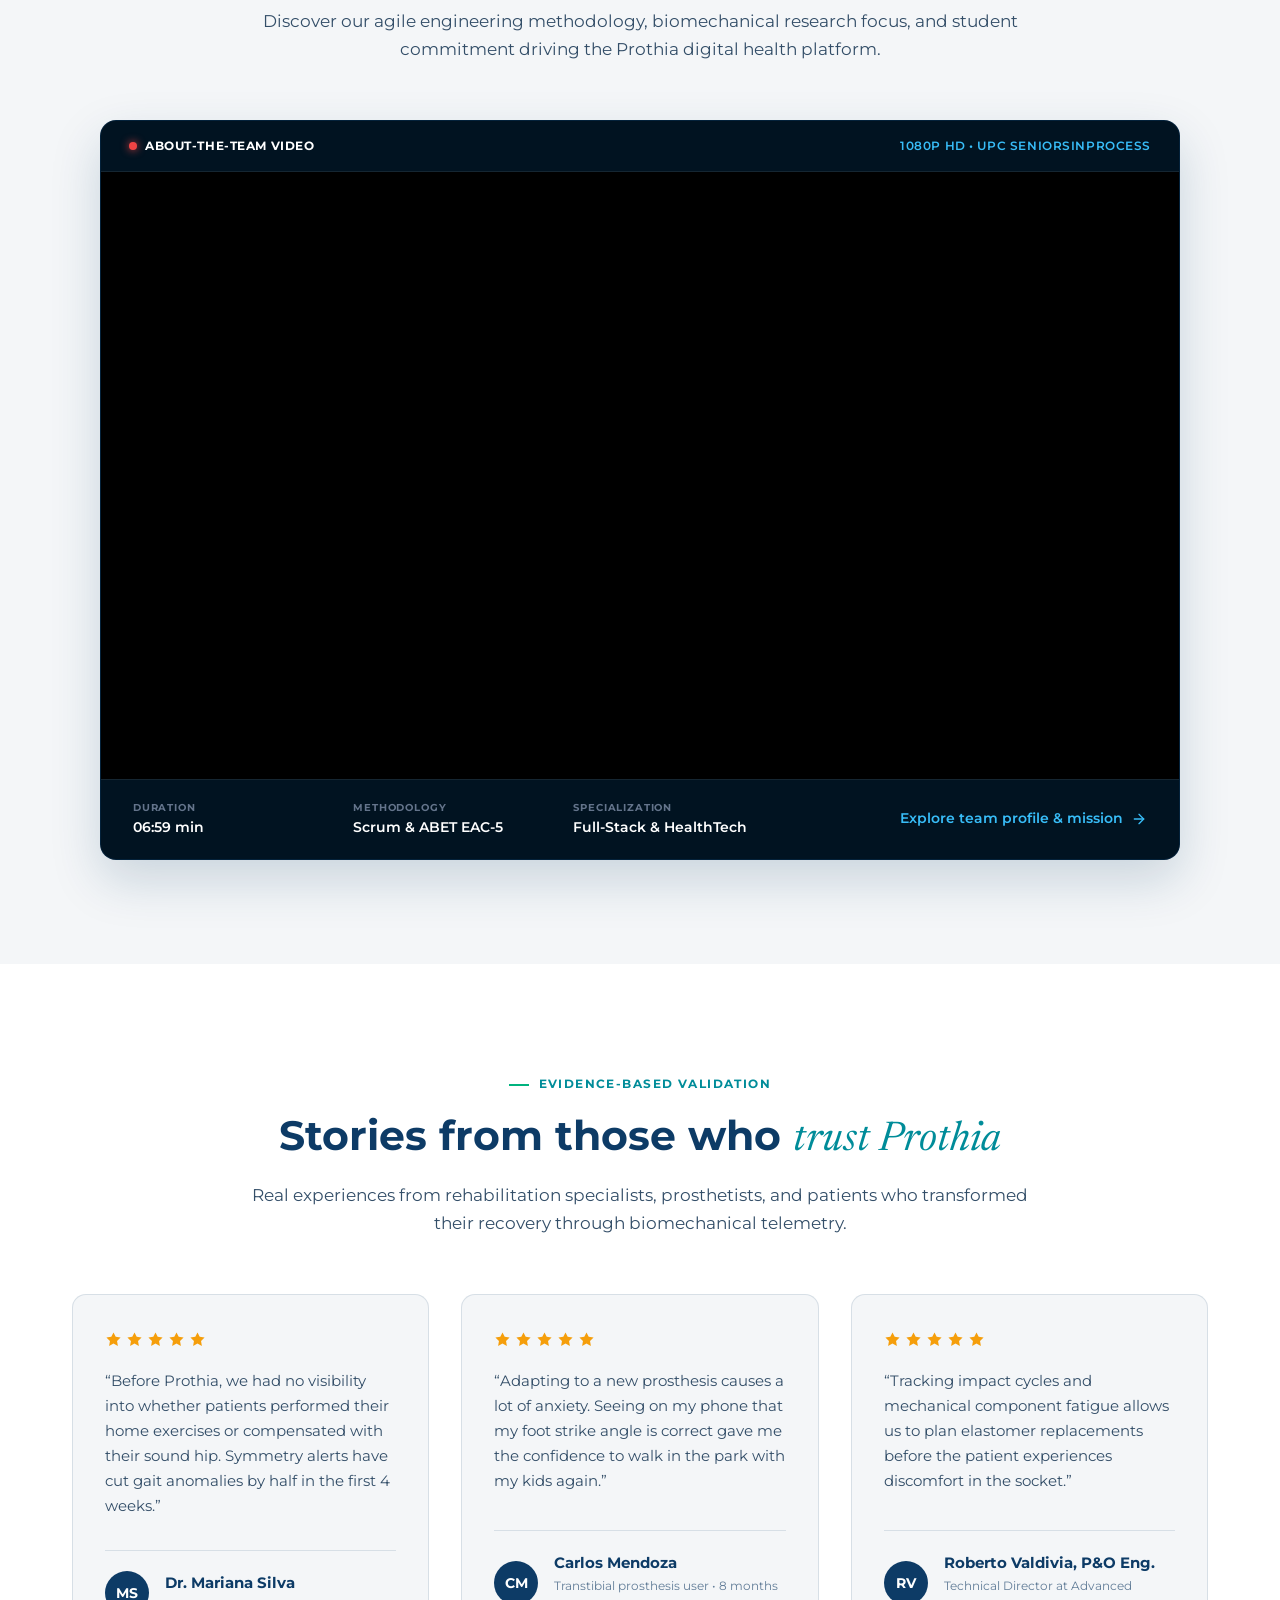
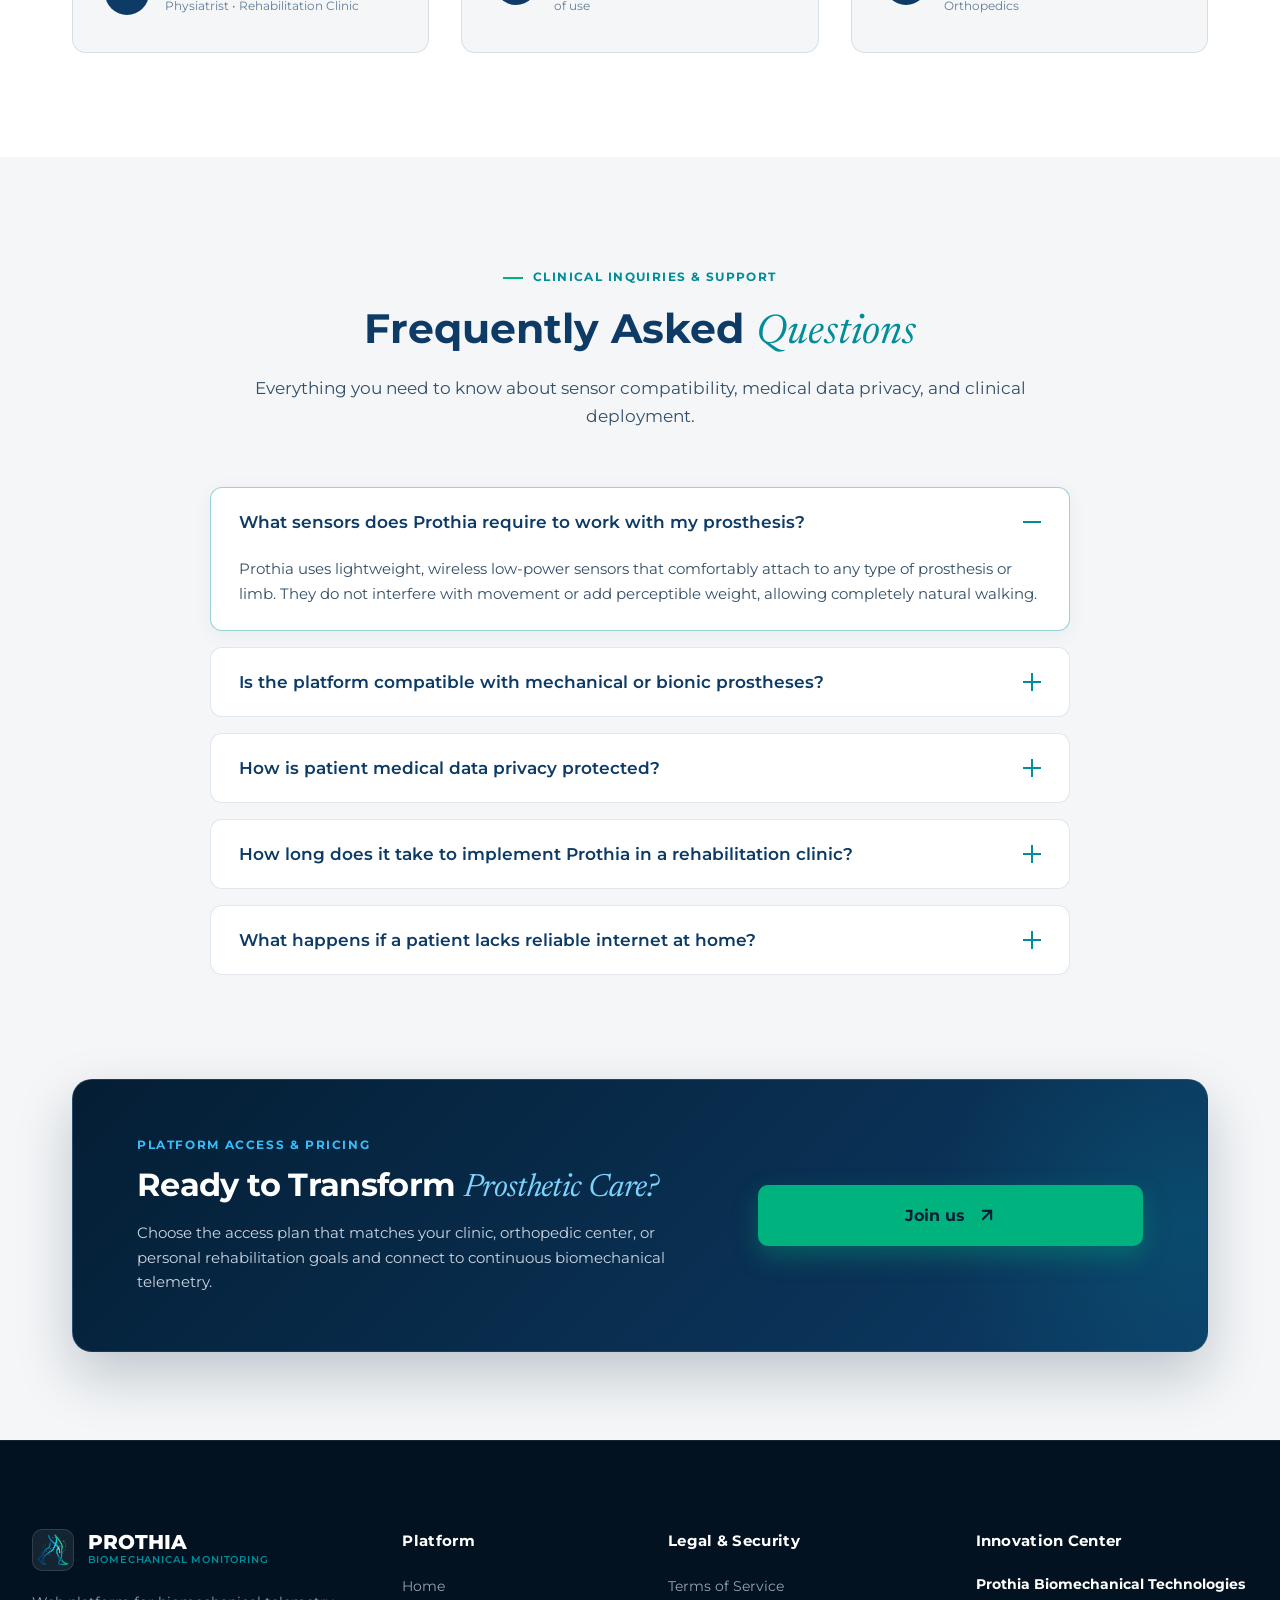
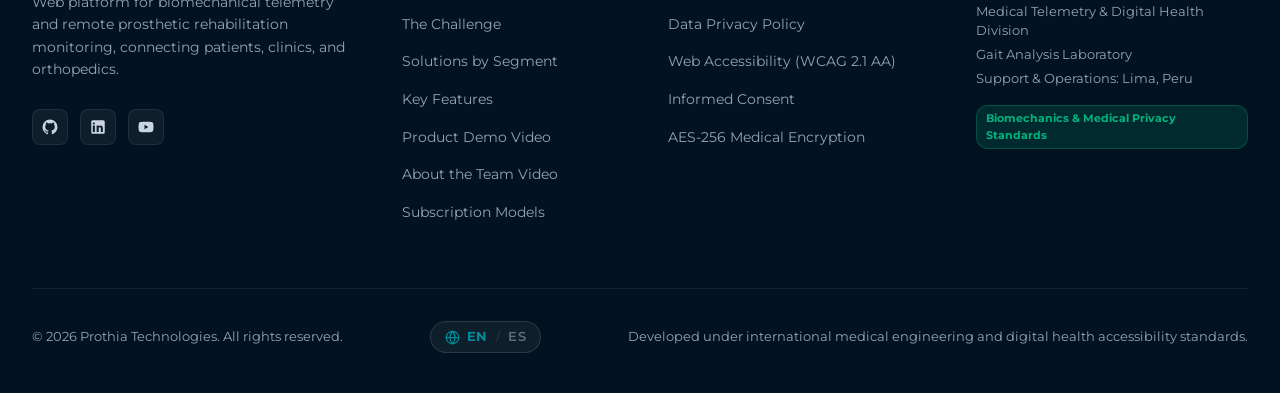
==== commit 2c7b71b5: "feat(video): embed about-the-product youtube video and remove placeholder" ====
--- a/index.html
+++ b/index.html
@@ -1197,28 +1197,22 @@
             <span class="video-resolution-pill" data-i18n="videoResolution">4K UHD • BIOMEDICAL PROTOCOL</span>
           </div>
 
-          <div class="video-poster-art">
-            <div class="video-ambient-glow"></div>
-
-            <button class="video-play-btn" id="btnPlayVideo" aria-label="Play demo video" data-i18n-aria="videoPlayAria">
-              <svg viewBox="0 0 24 24" fill="currentColor">
-                <polygon points="5 3 19 12 5 21 5 3"></polygon>
-              </svg>
-            </button>
-
-            <div class="video-overlay-details">
-              <span class="video-category" data-i18n="videoCategory">Prothia Platform • Clinical Ecosystem</span>
-              <h3 class="video-card-title" data-i18n="videoCardTitle">Prothia: Official Presentation and Needs Validation</h3>
-              <p class="video-card-summary" data-i18n="videoCardSummary">
-                Interviews with physiatrists, prosthetic users, and an end-to-end telemetric demonstration.
-              </p>
-            </div>
+          <div class="video-embed-responsive">
+            <iframe
+              src="https://www.youtube.com/embed/kC9kLyM71bk"
+              title="About the Product - Prothia"
+              aria-label="About the Product Video - Prothia"
+              data-i18n-aria="videoIframeAria"
+              allow="accelerometer; autoplay; clipboard-write; encrypted-media; gyroscope; picture-in-picture; web-share"
+              referrerpolicy="strict-origin-when-cross-origin"
+              allowfullscreen>
+            </iframe>
           </div>
 
           <div class="video-specs-dock">
             <div class="spec-col">
               <span class="spec-label" data-i18n="videoSpecDurLabel">DURATION</span>
-              <span class="spec-val" data-i18n="videoSpecDurVal">04:45 min</span>
+              <span class="spec-val" data-i18n="videoSpecDurVal">01:24 min</span>
             </div>
             <div class="spec-col">
               <span class="spec-label" data-i18n="videoSpecValLabel">VALIDATION</span>
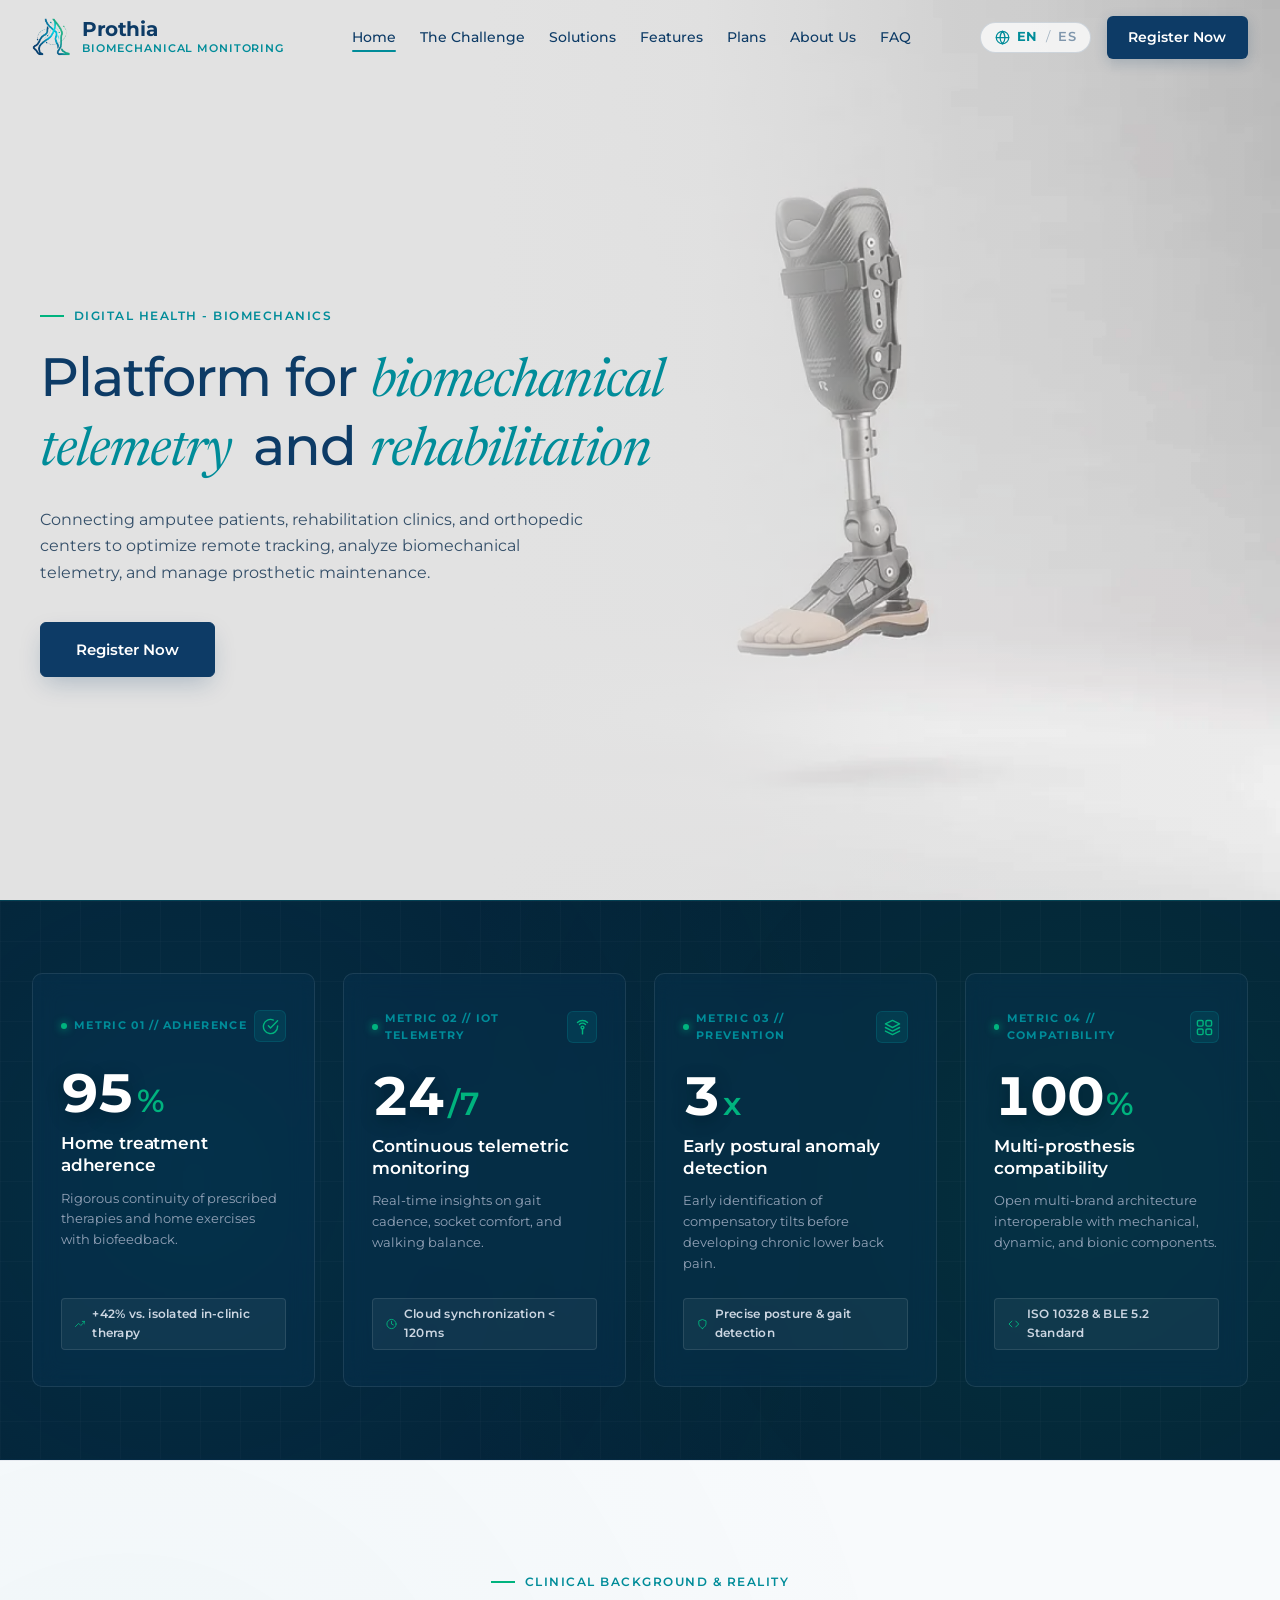
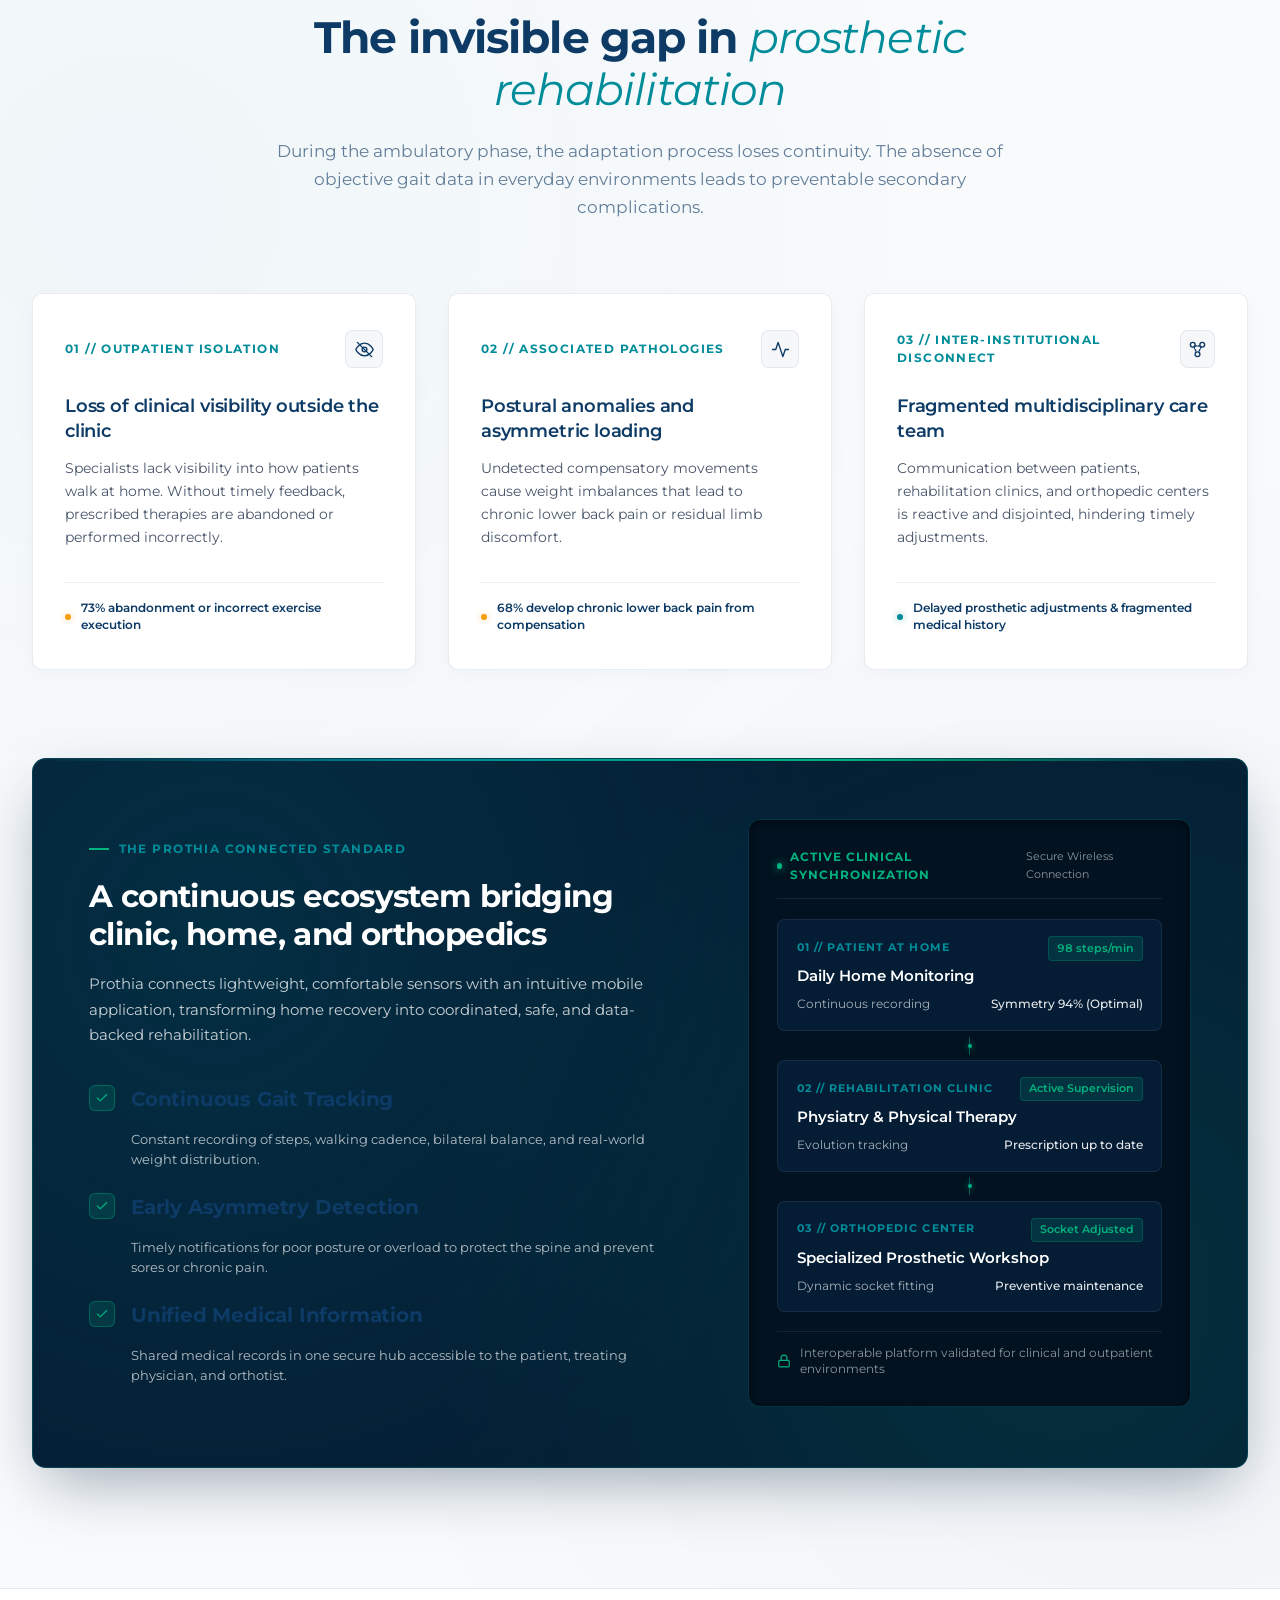
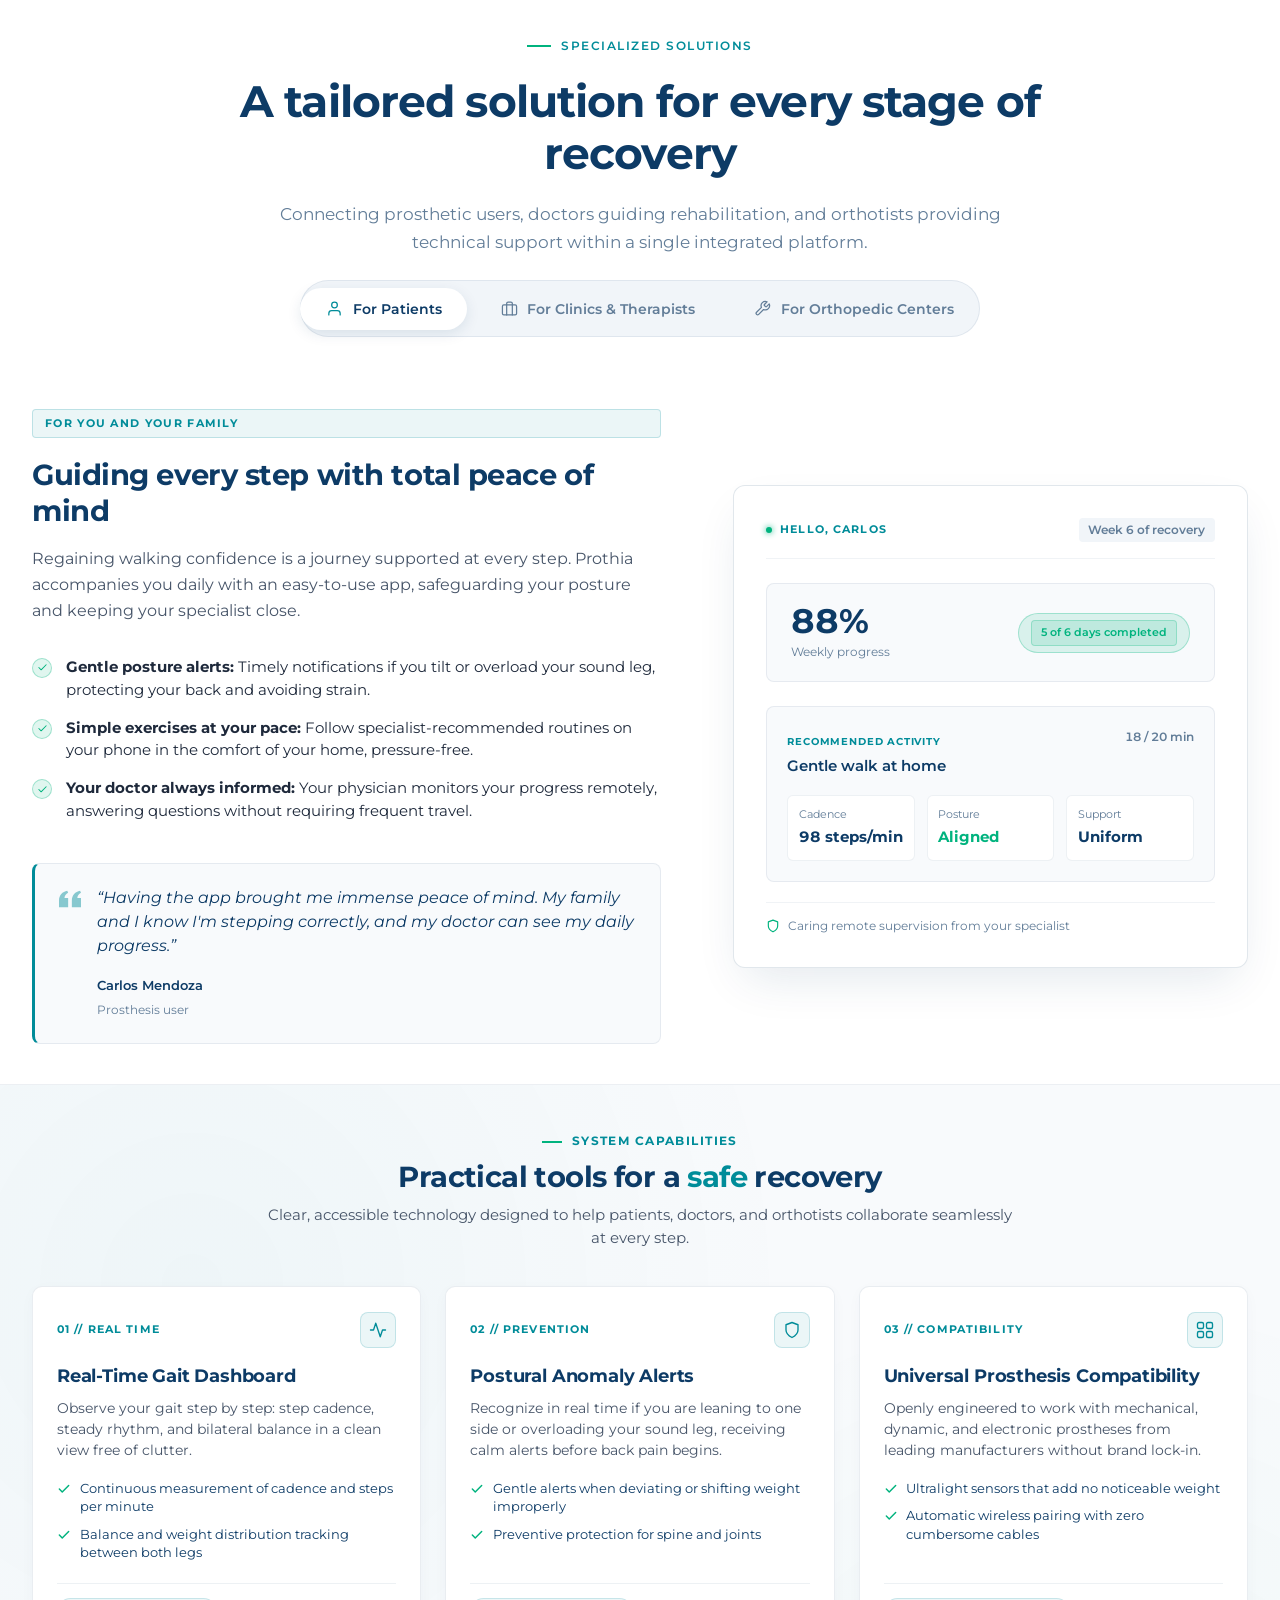
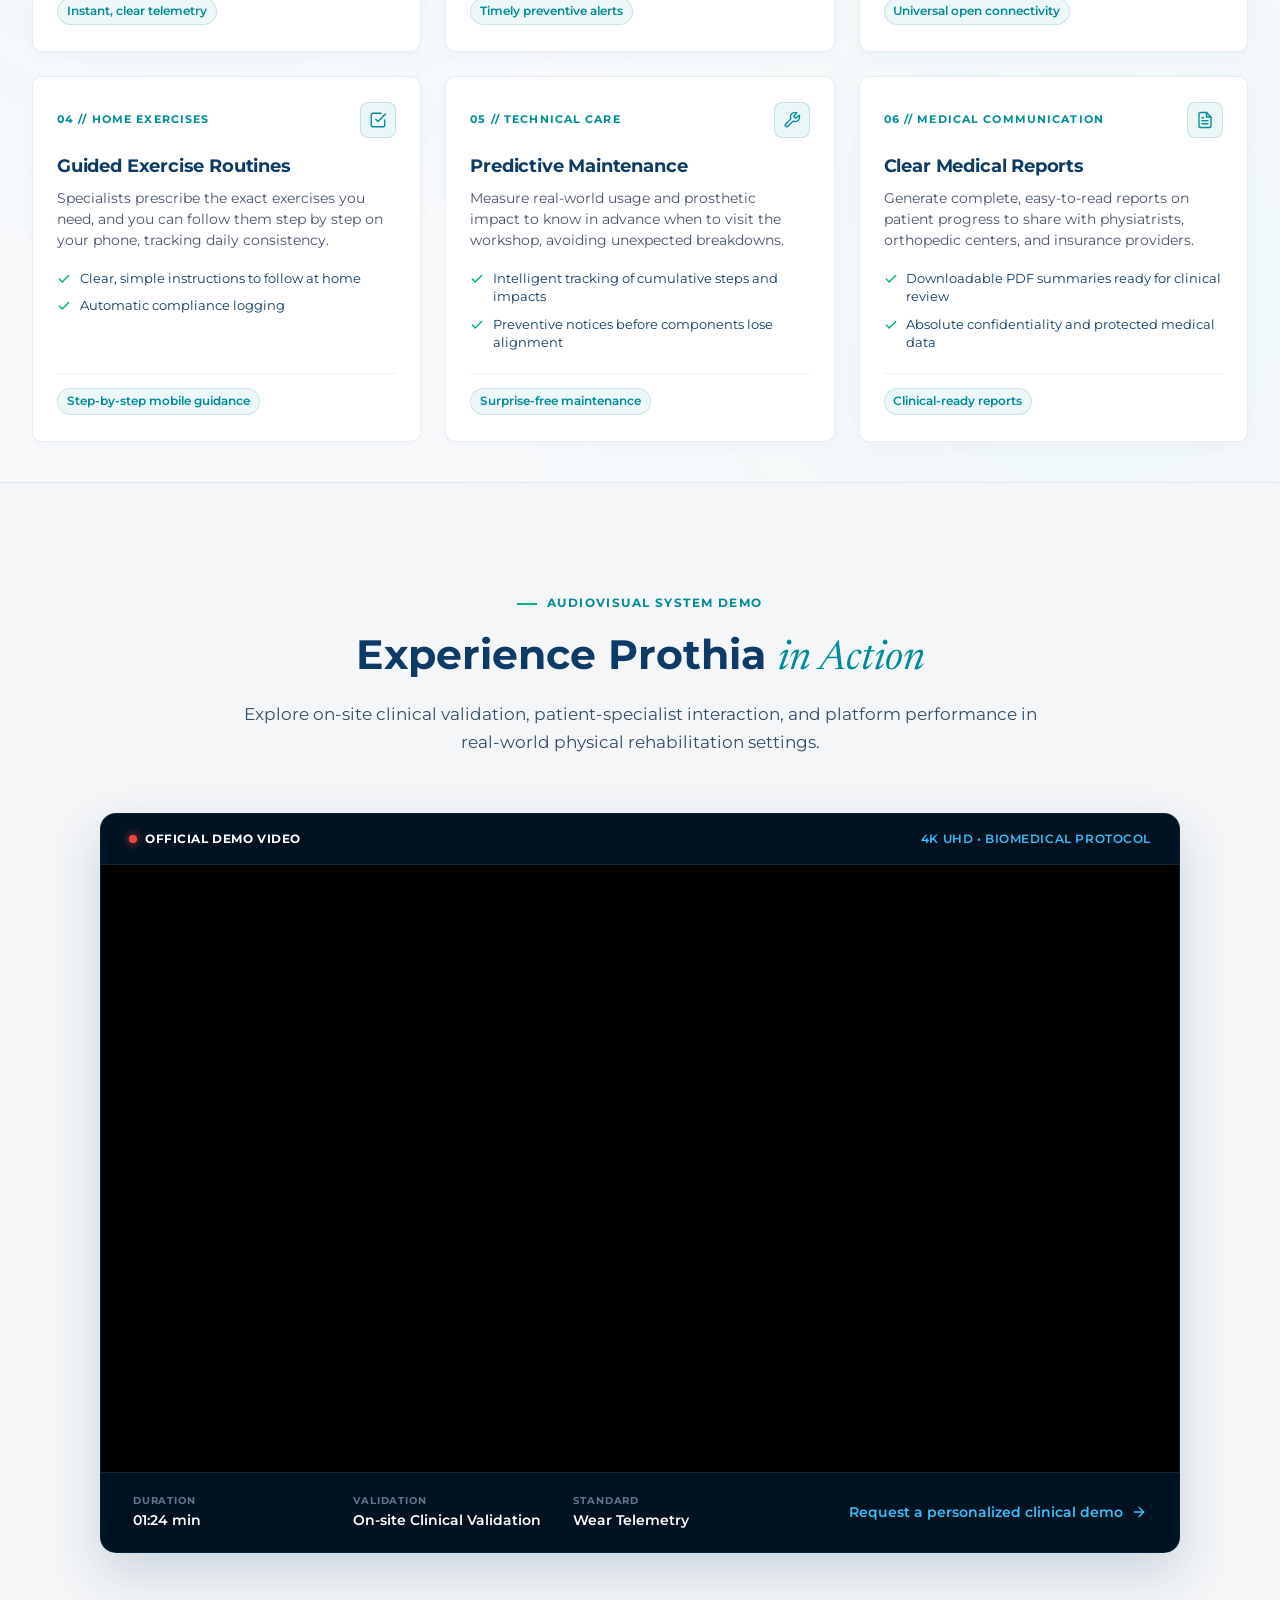
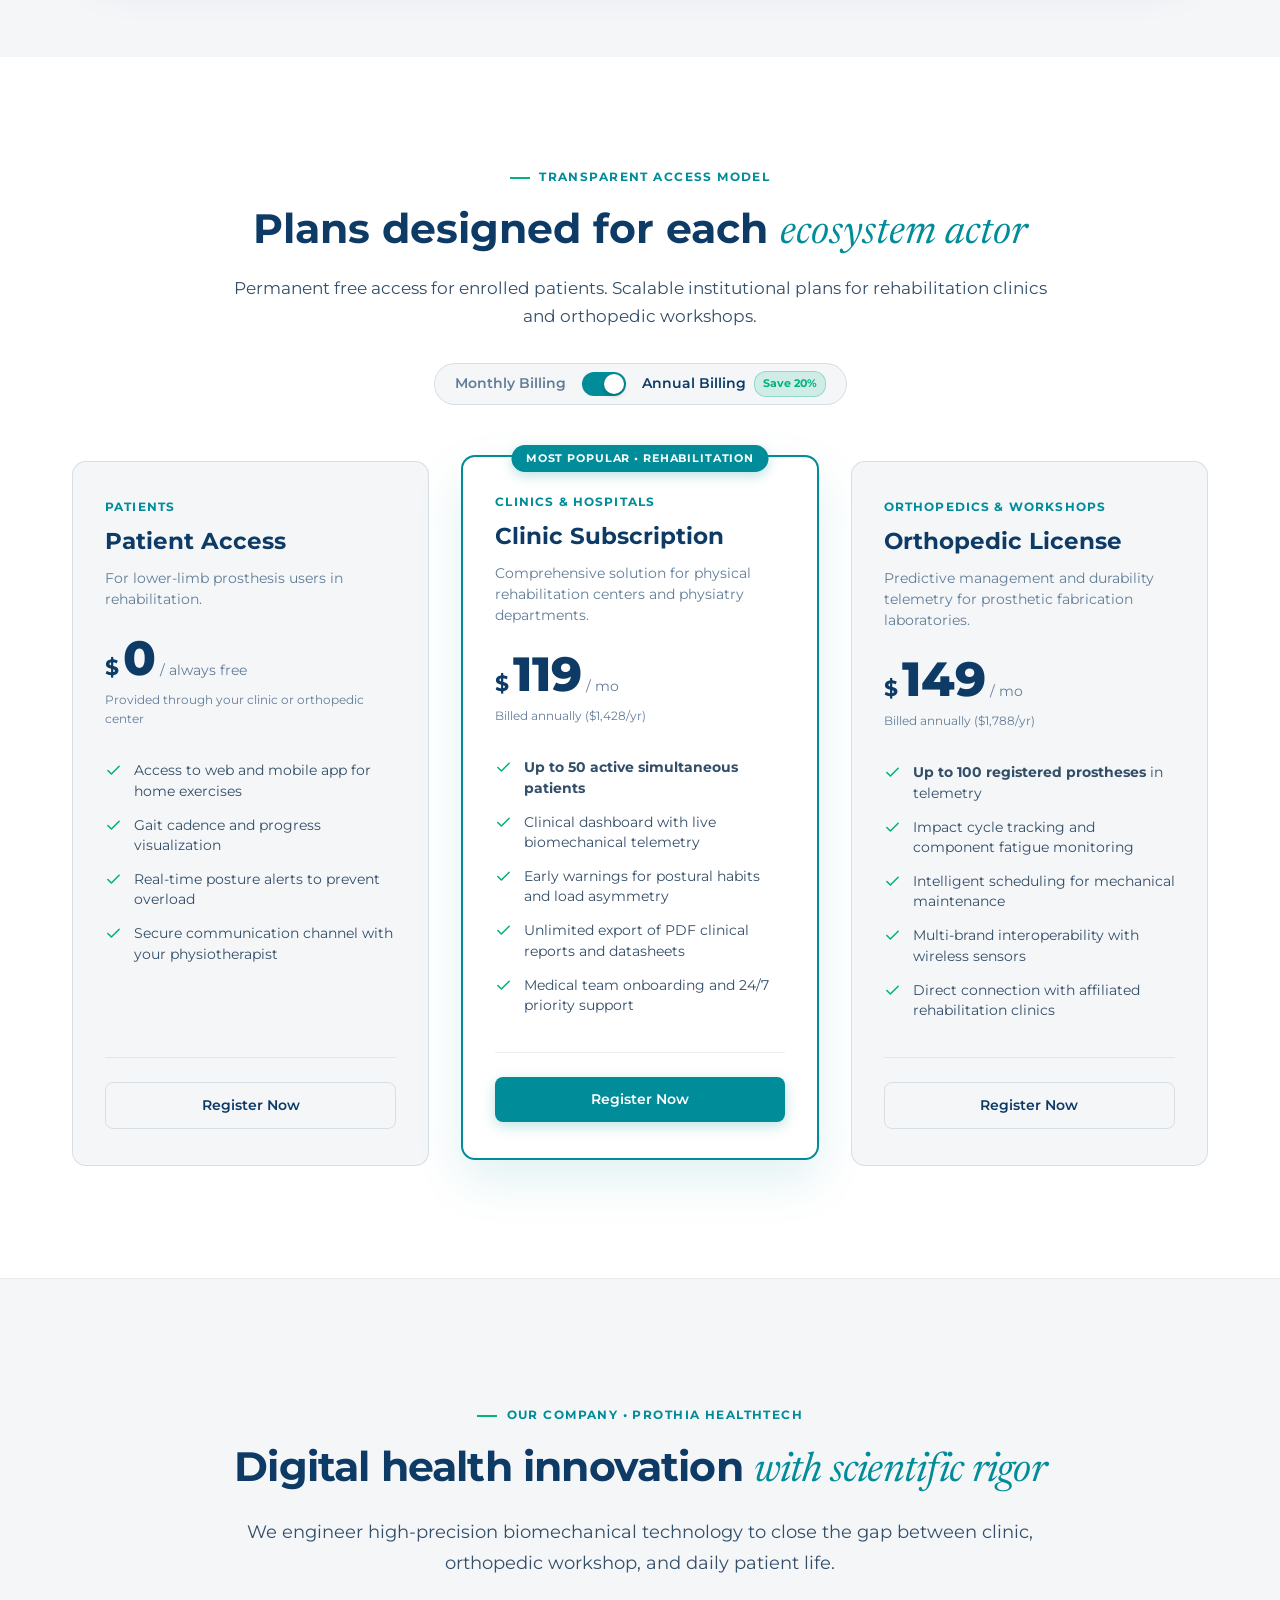
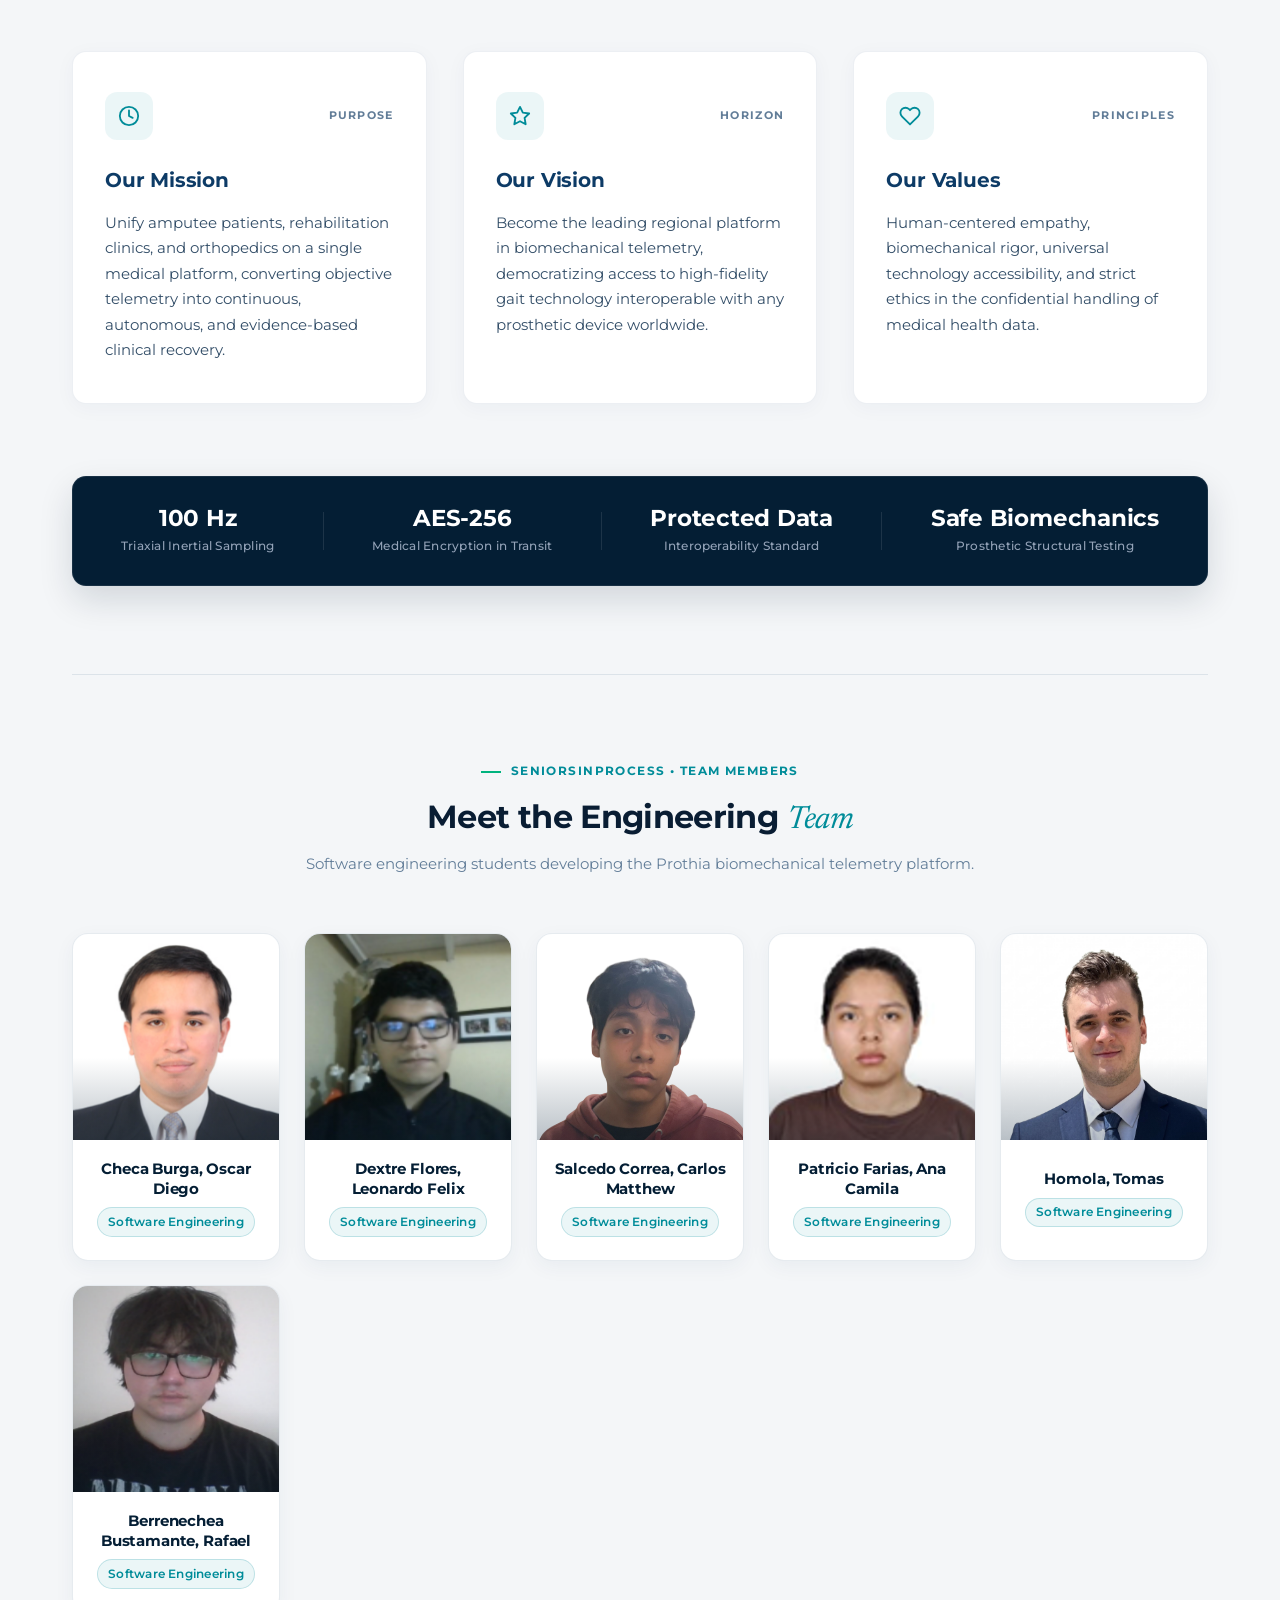
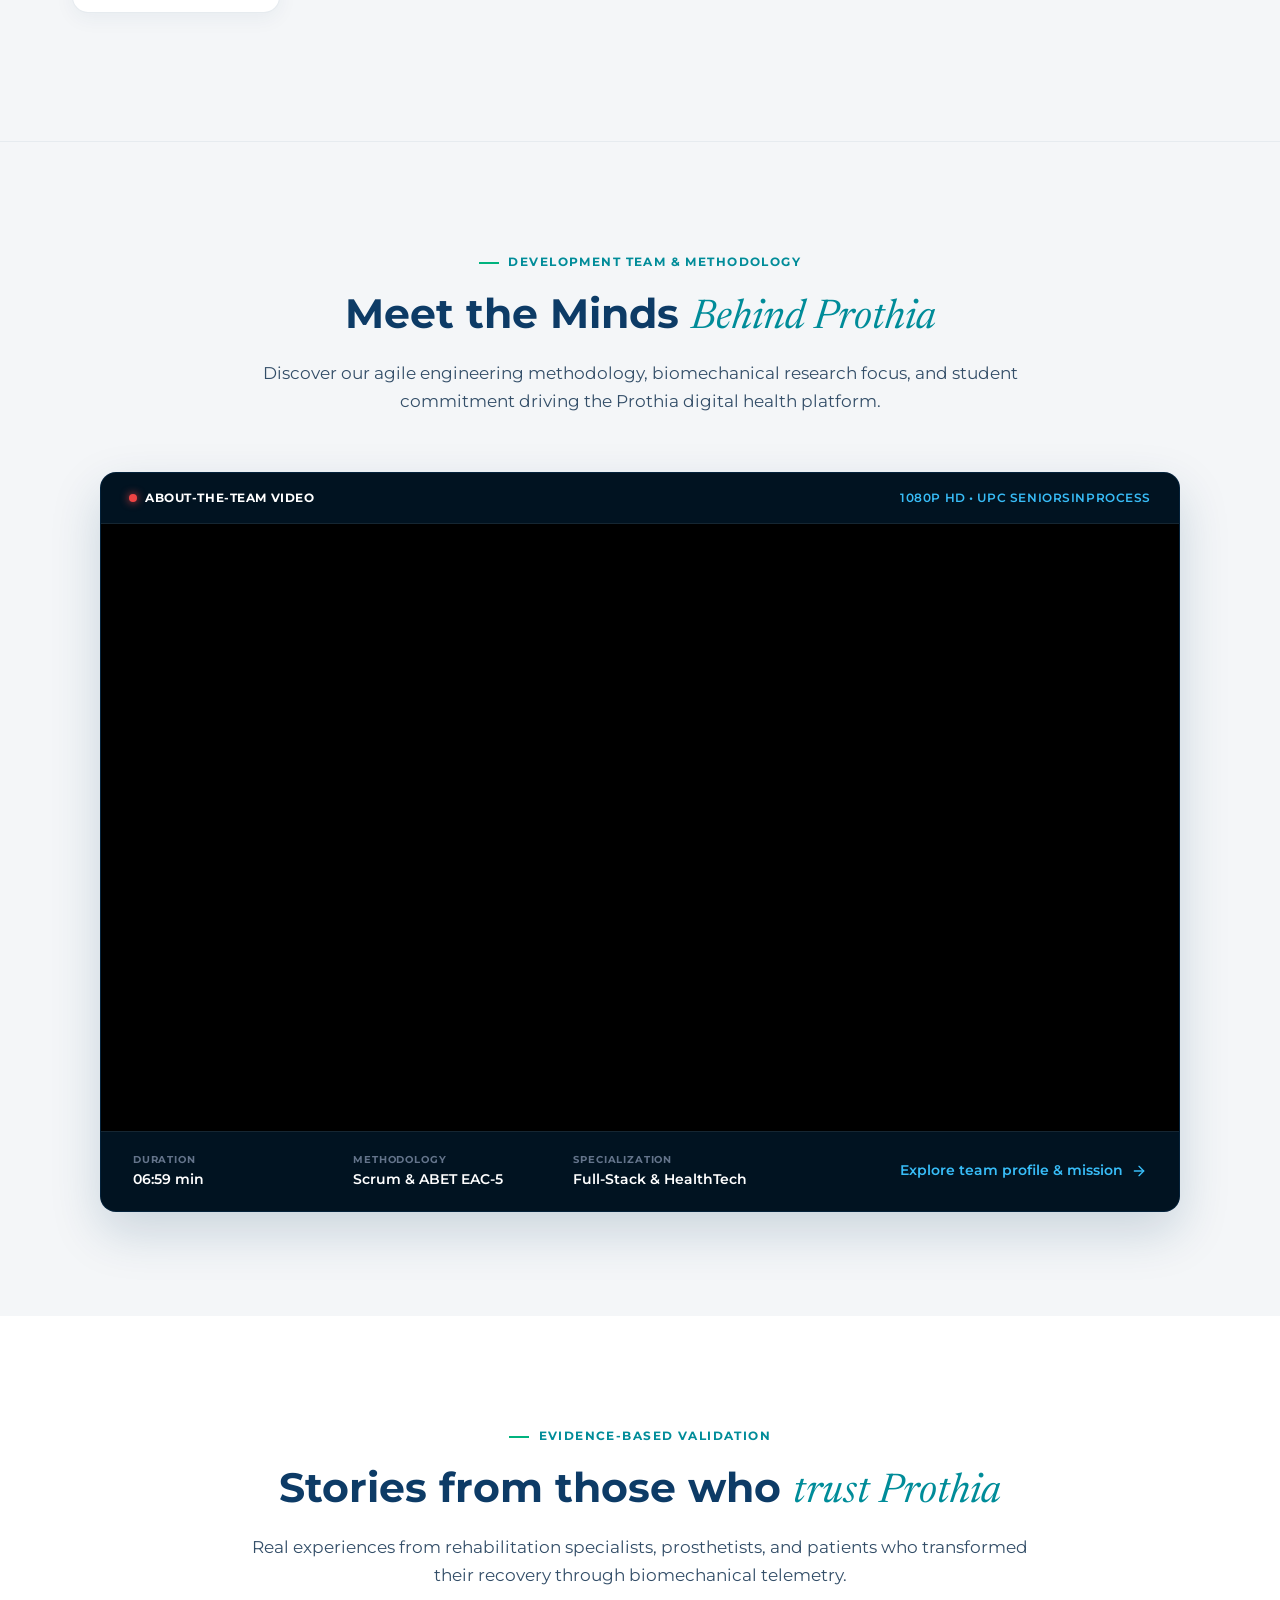
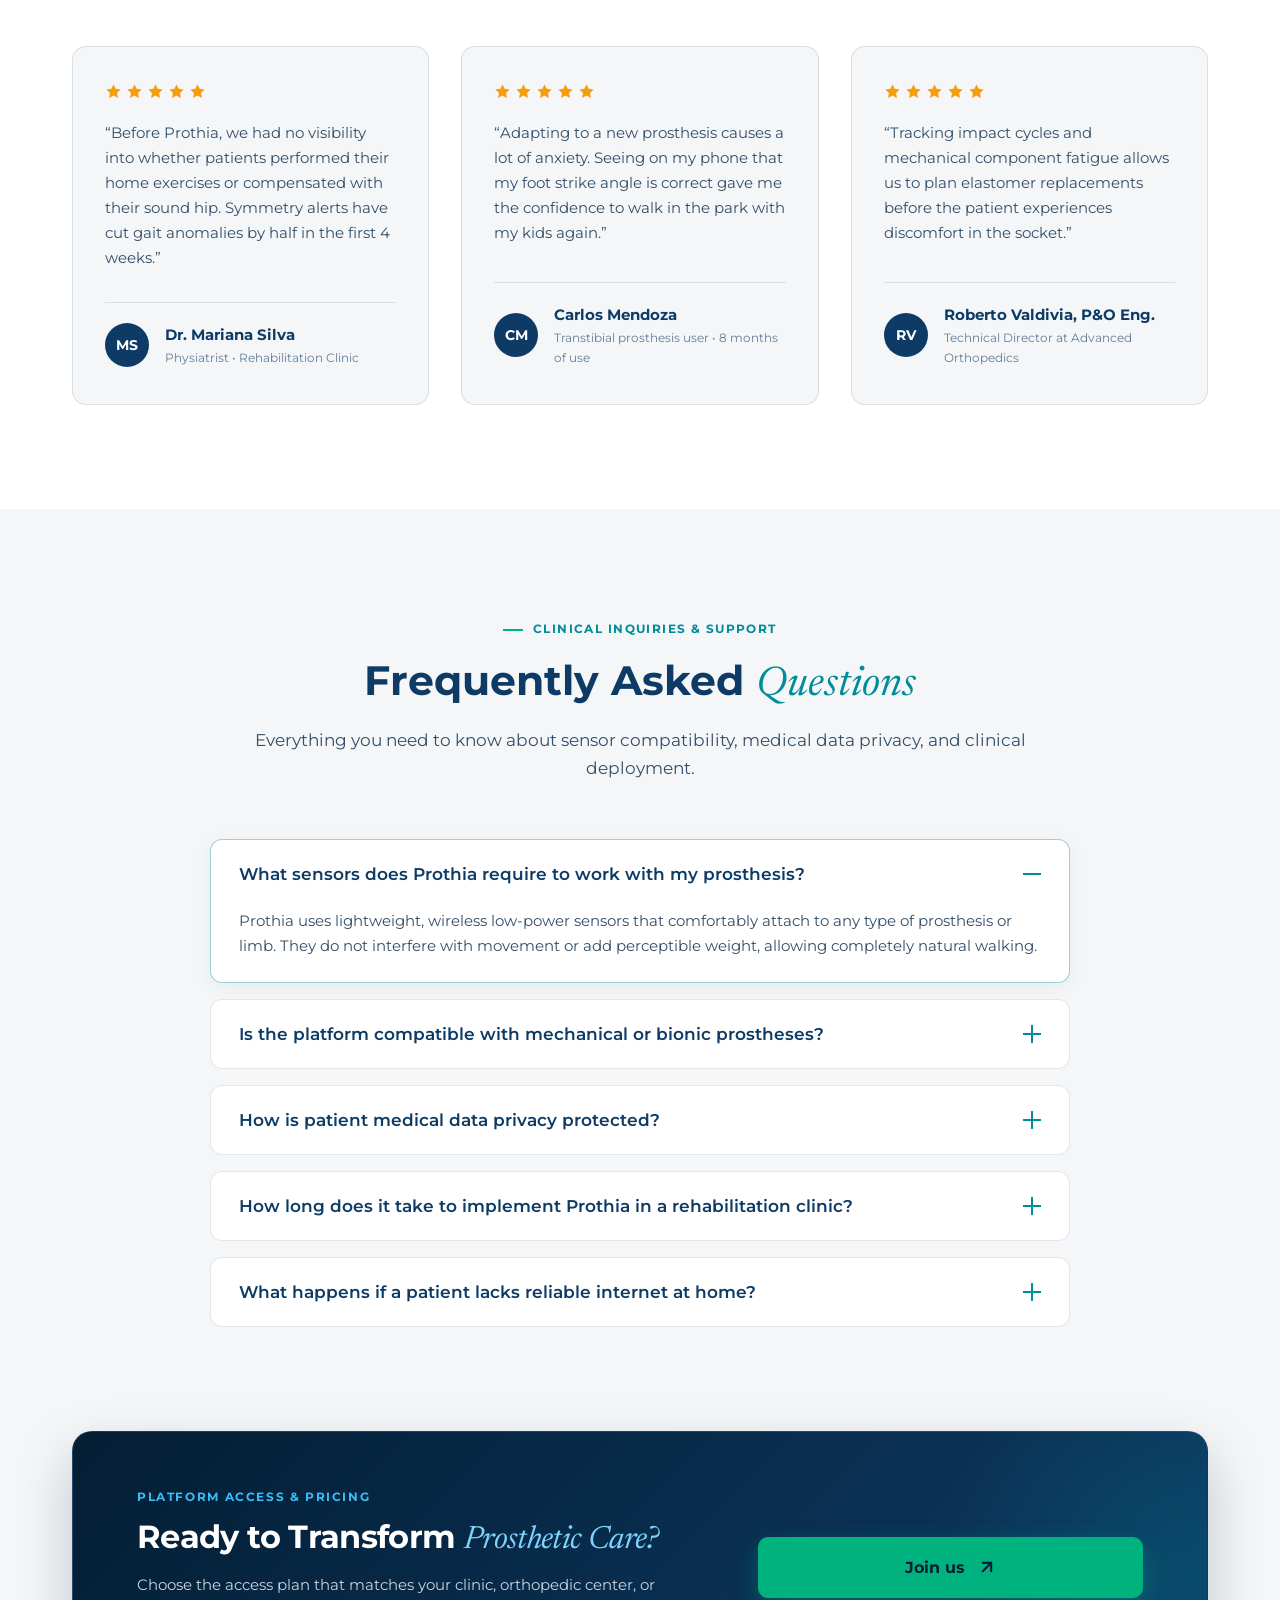
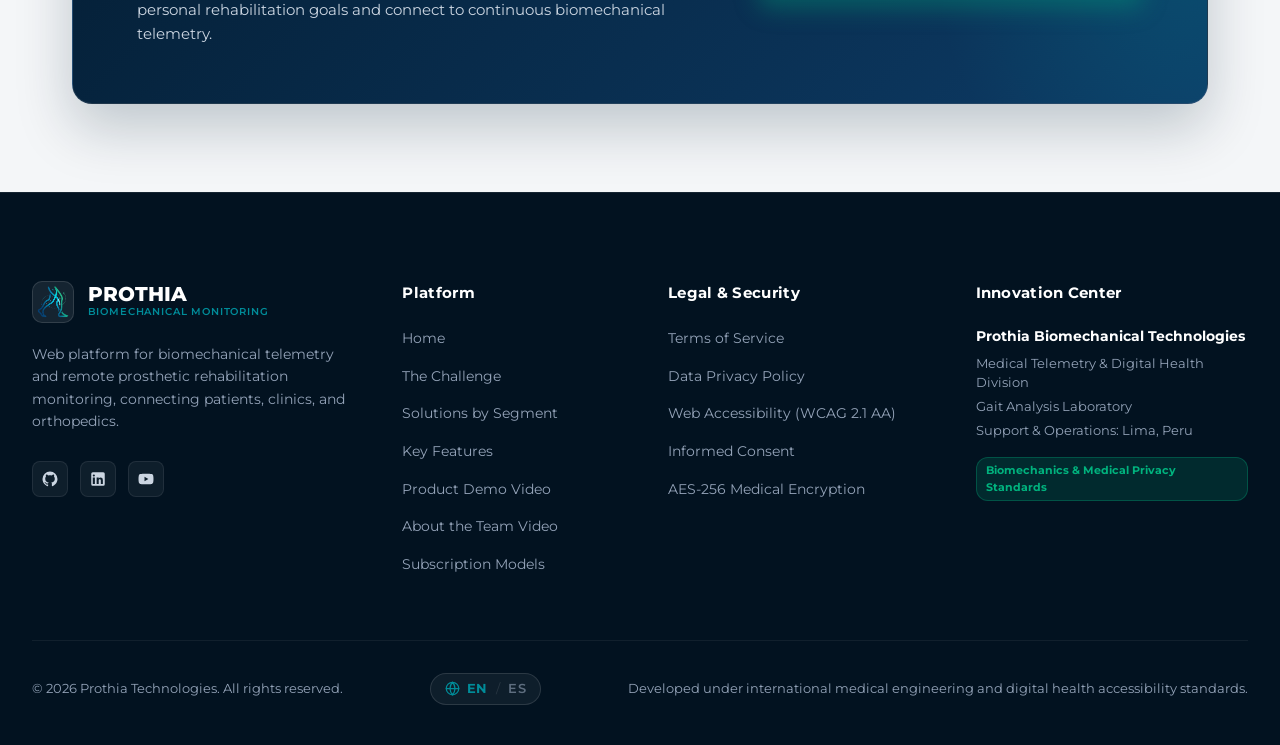
==== commit 95c592f7: "feat(add-new-developer): add Tomas Homola to the team section and update member identifiers" ====
--- a/index.html
+++ b/index.html
@@ -1548,11 +1548,22 @@
 
           <article class="team-card">
             <div class="team-card-photo-box">
+              <img src="assets/Tomas_Homola.jpeg" alt="Homola, Tomas" class="team-photo" loading="lazy">
+              <div class="team-photo-gradient"></div>
+            </div>
+            <div class="team-card-body">
+              <h4 class="team-member-name" data-i18n="member5Name">Homola, Tomas</h4>
+              <span class="team-member-career" data-i18n="memberCareer">Software Engineering</span>
+            </div>
+          </article>
+
+          <article class="team-card">
+            <div class="team-card-photo-box">
               <img src="assets/Rafael Berrenechea.png" alt="Berrenechea Bustamante, Rafael" class="team-photo" loading="lazy">
               <div class="team-photo-gradient"></div>
             </div>
             <div class="team-card-body">
-              <h4 class="team-member-name" data-i18n="member5Name">Berrenechea Bustamante, Rafael</h4>
+              <h4 class="team-member-name" data-i18n="member6Name">Berrenechea Bustamante, Rafael</h4>
               <span class="team-member-career" data-i18n="memberCareer">Software Engineering</span>
             </div>
           </article>
